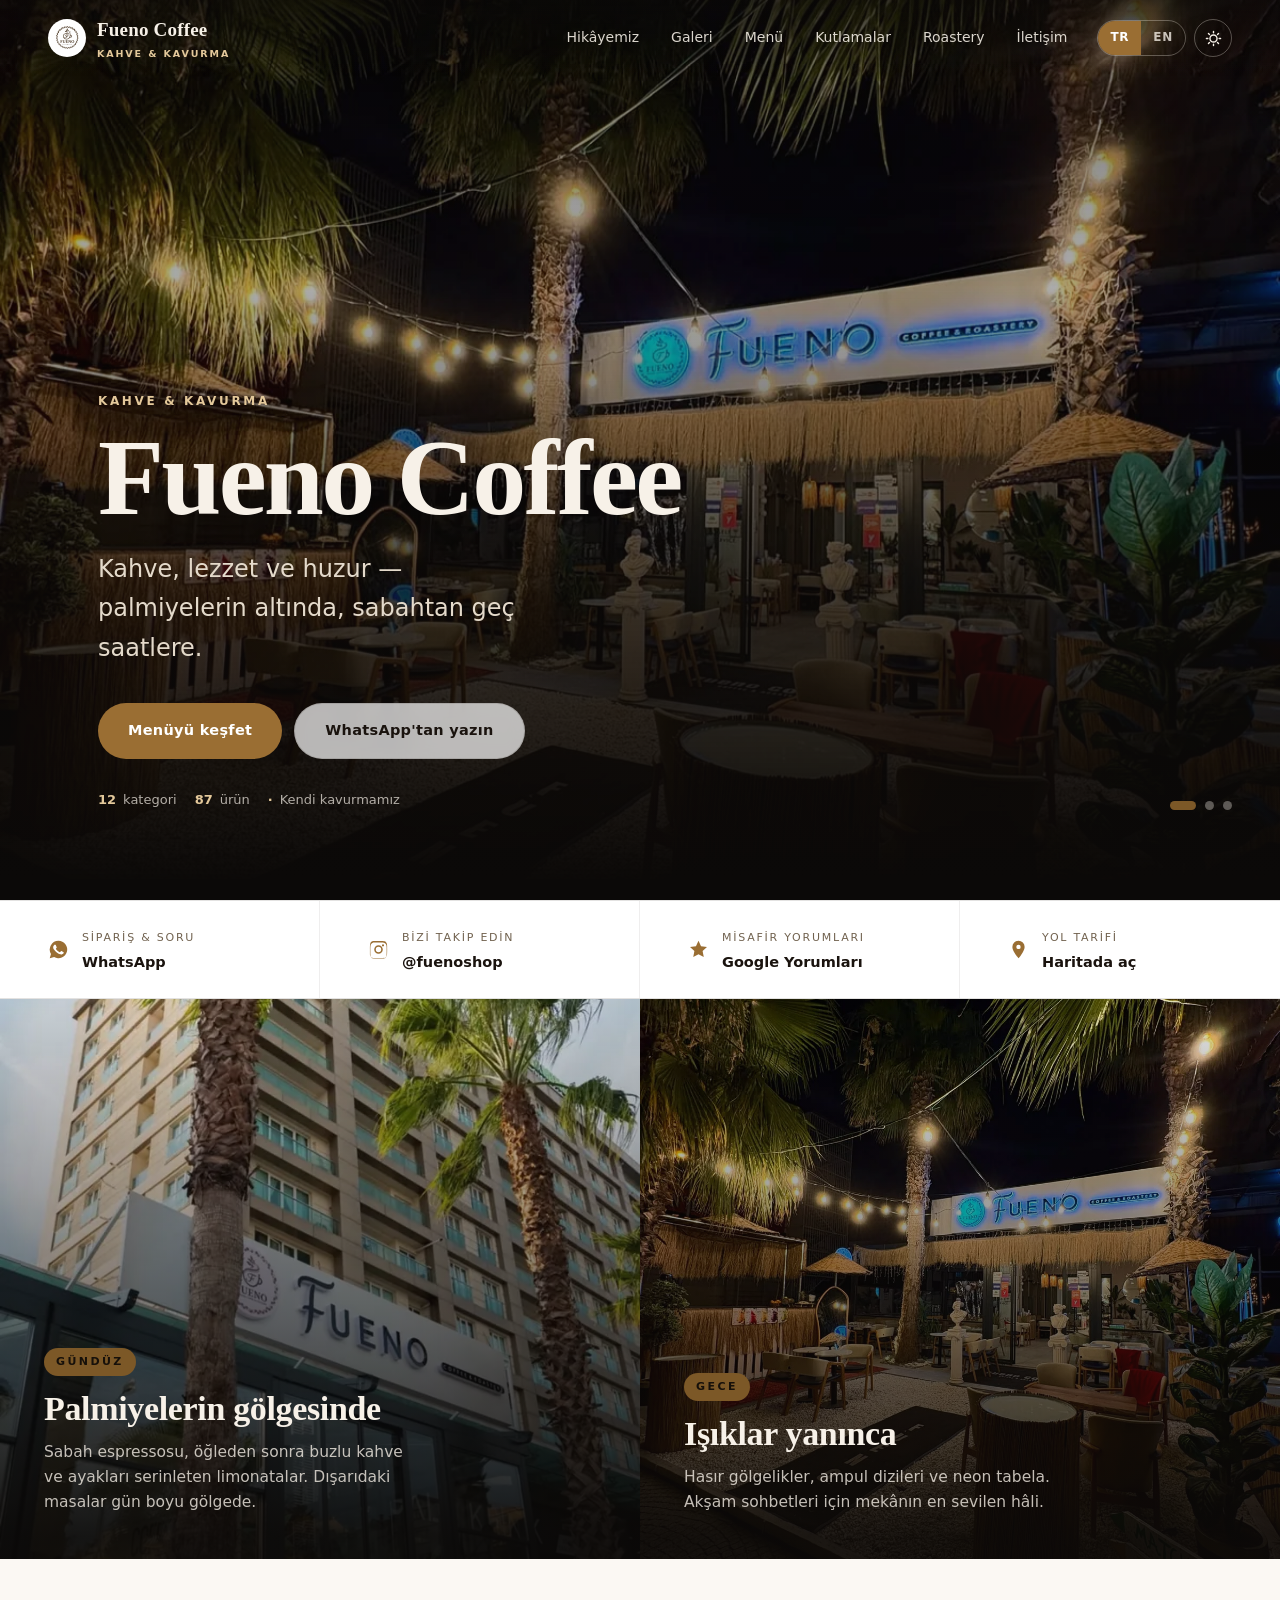
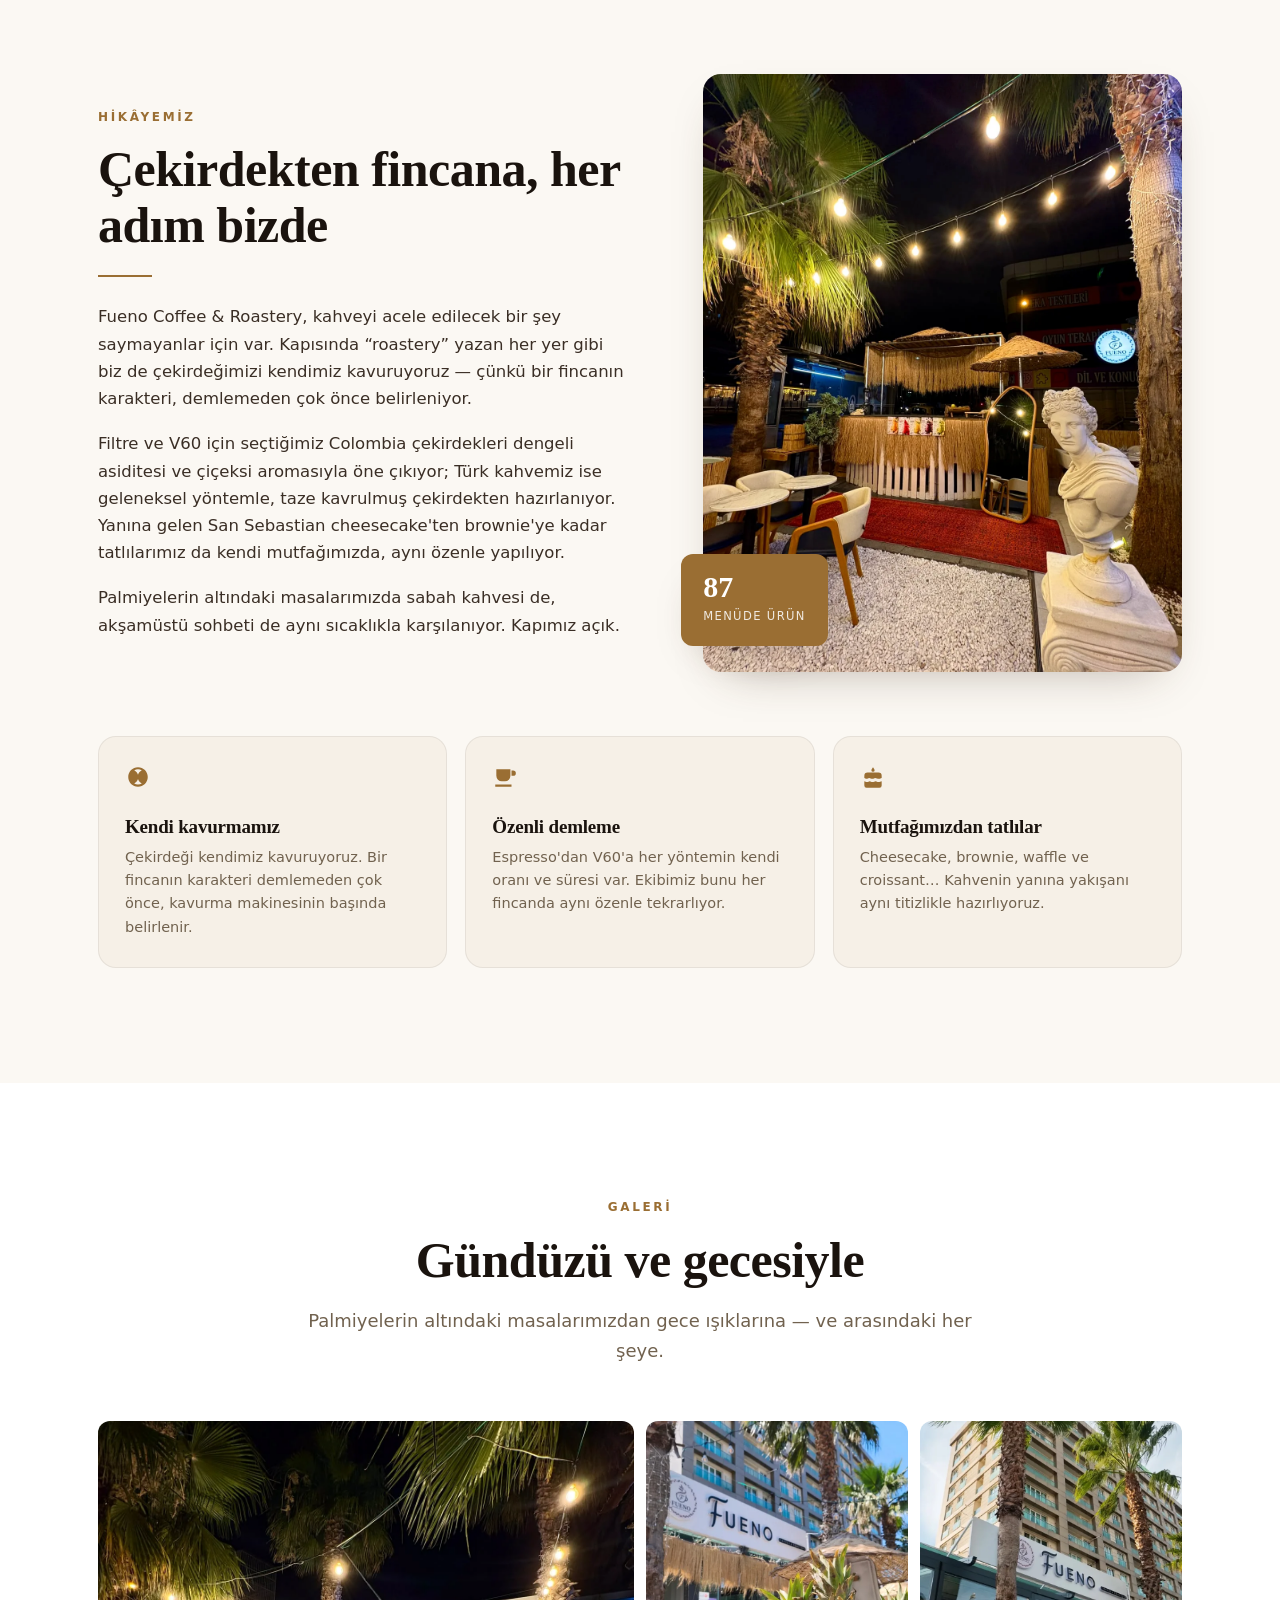
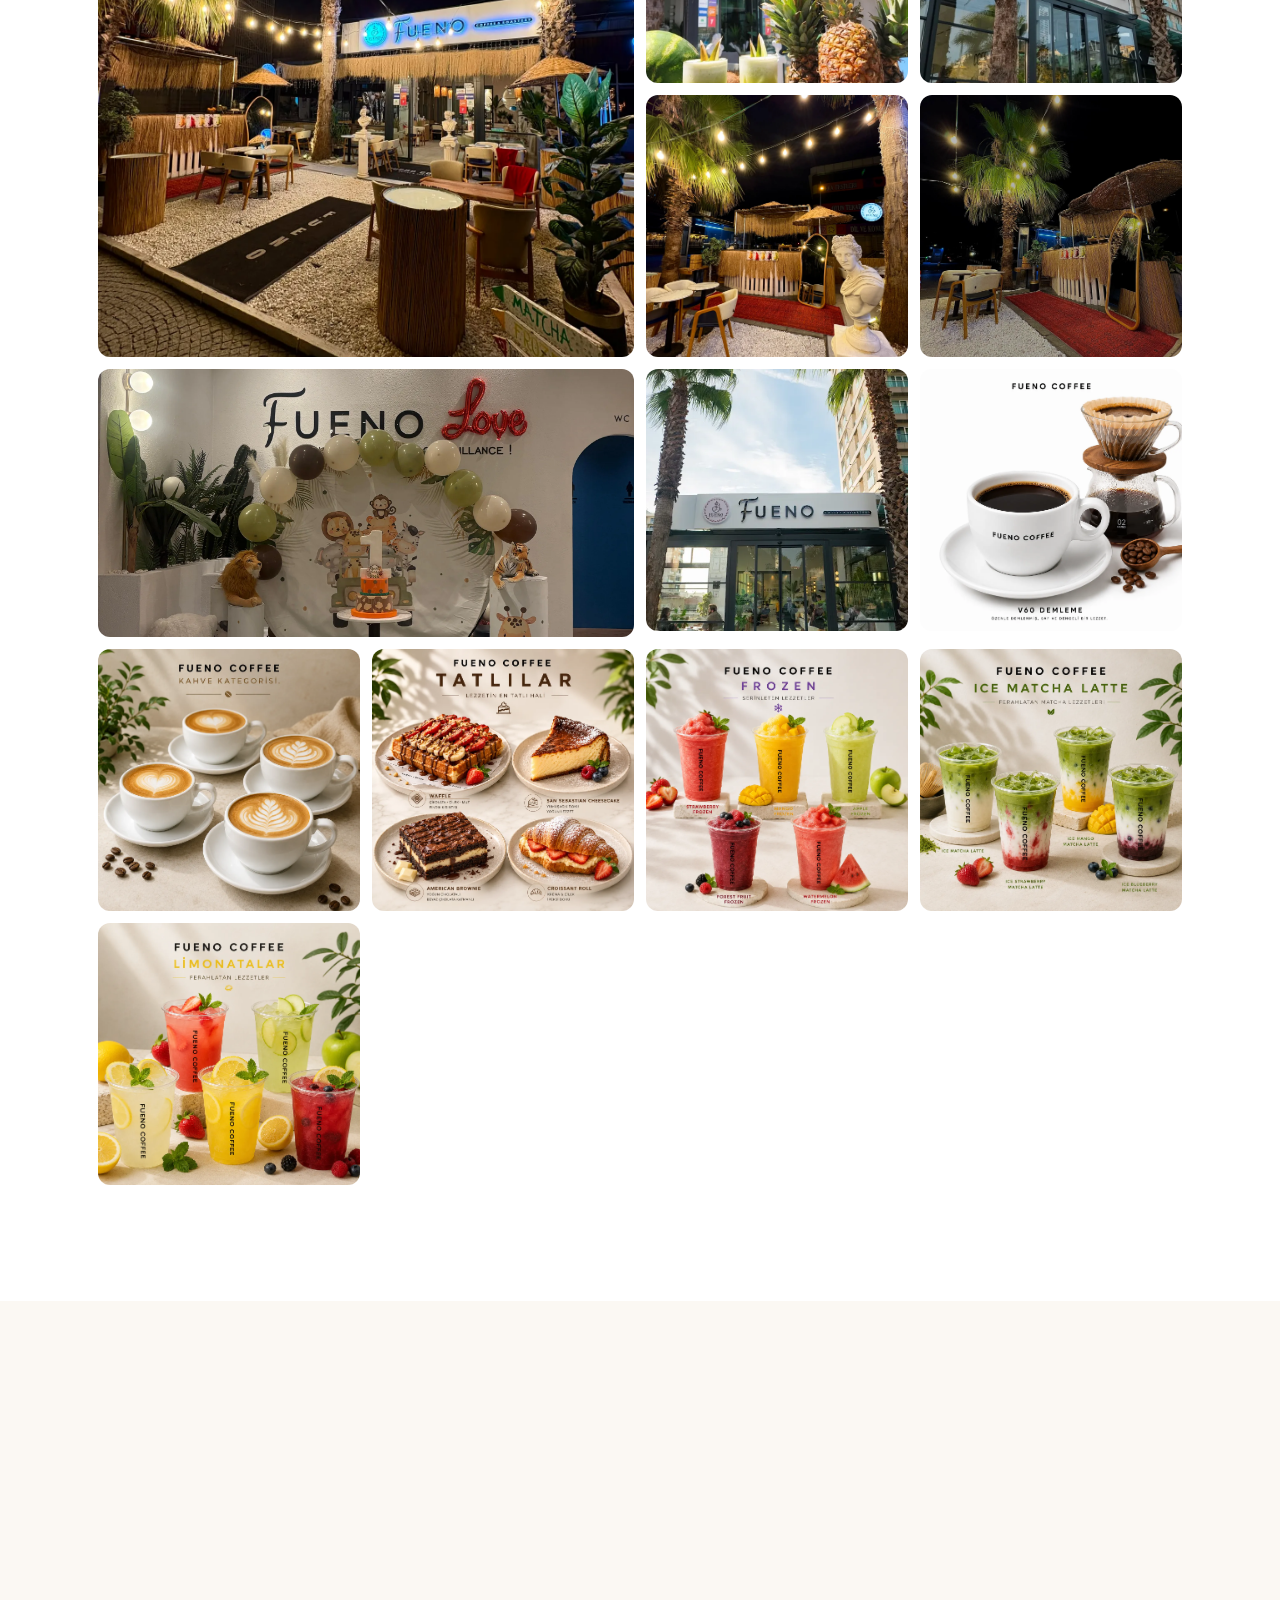
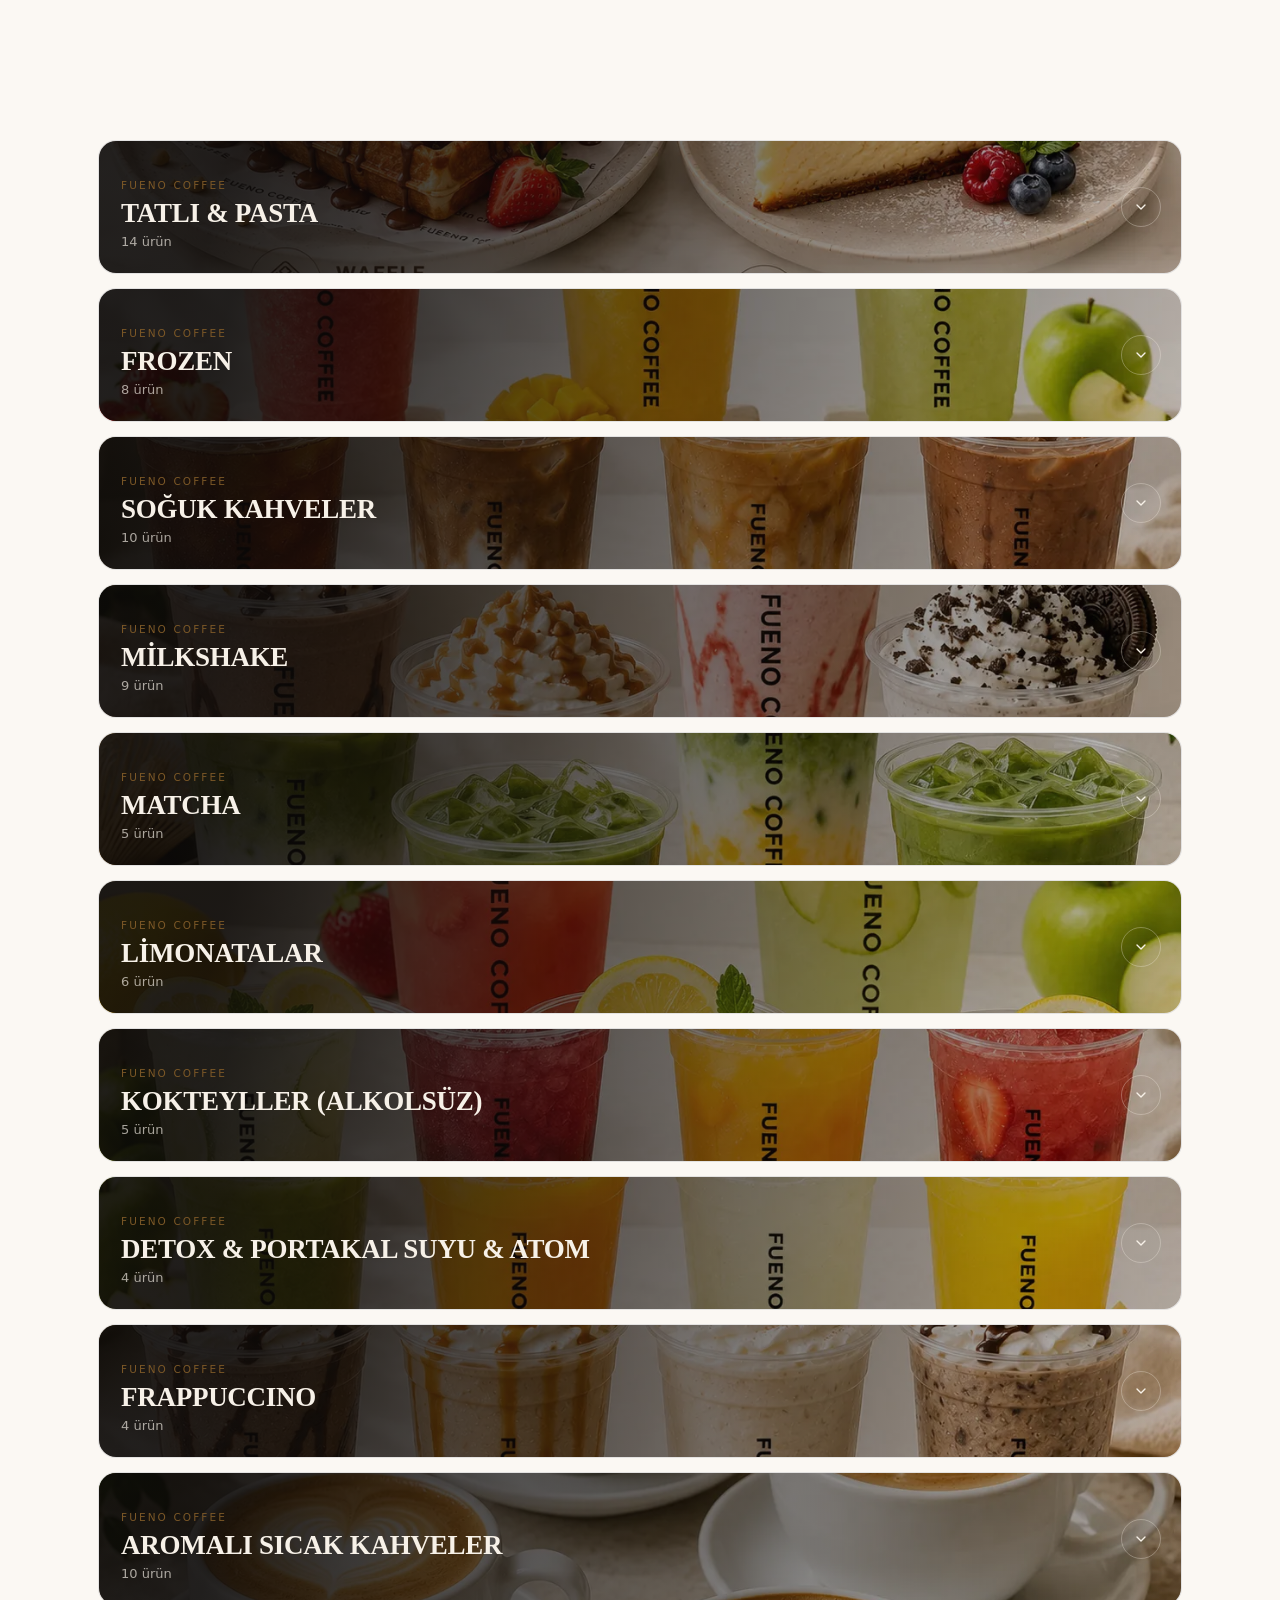
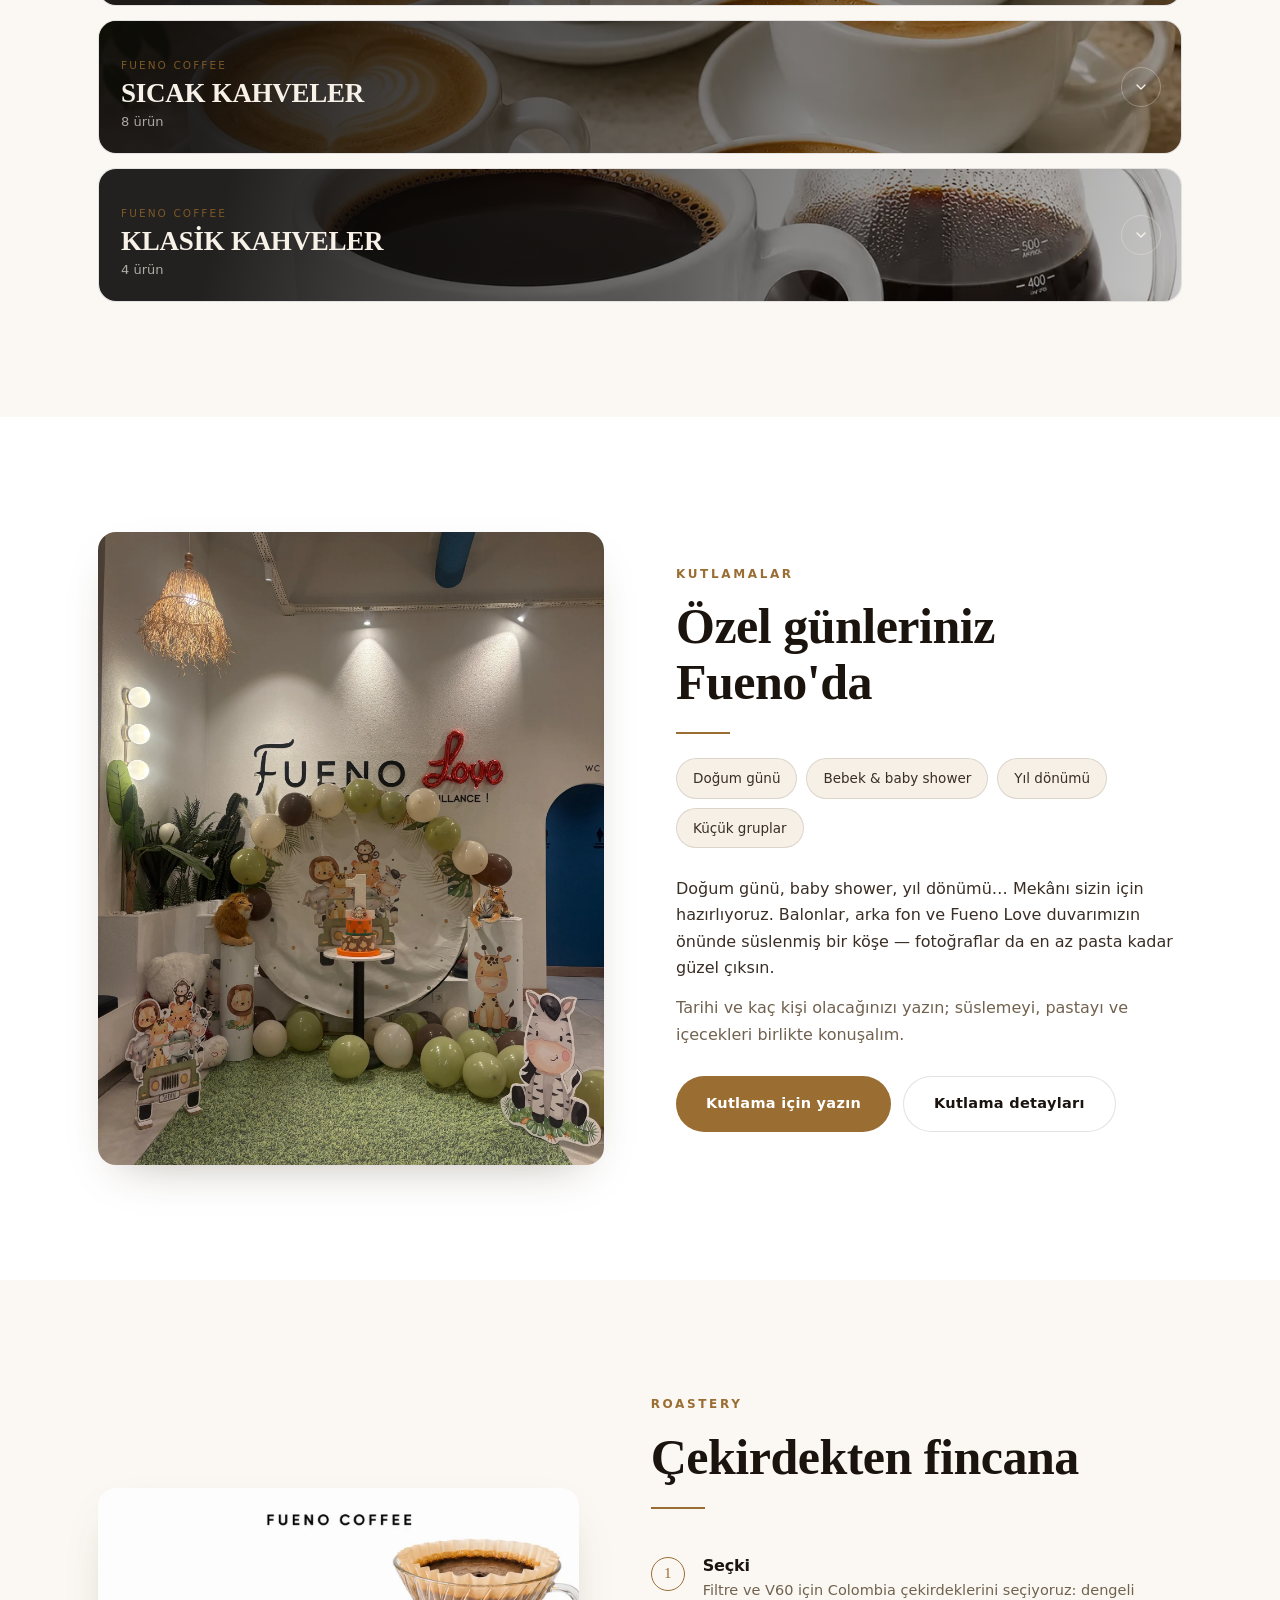
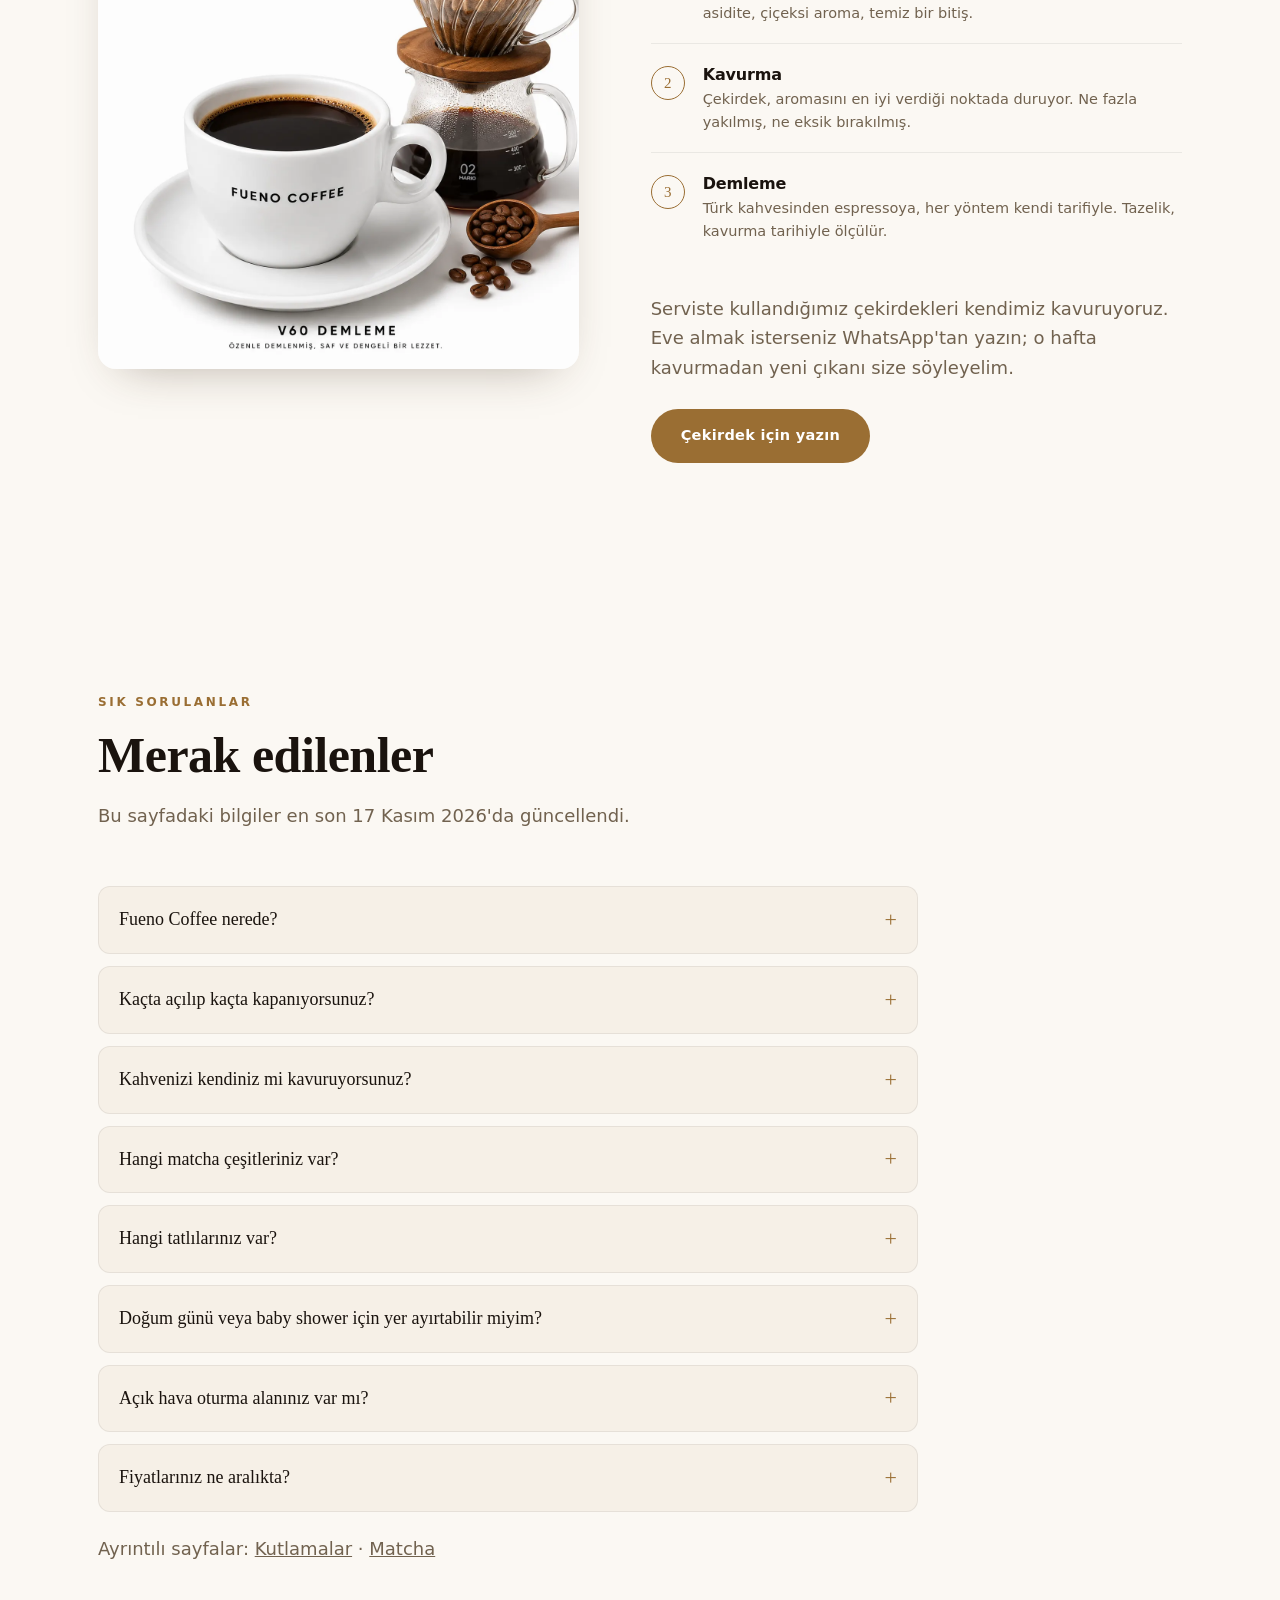
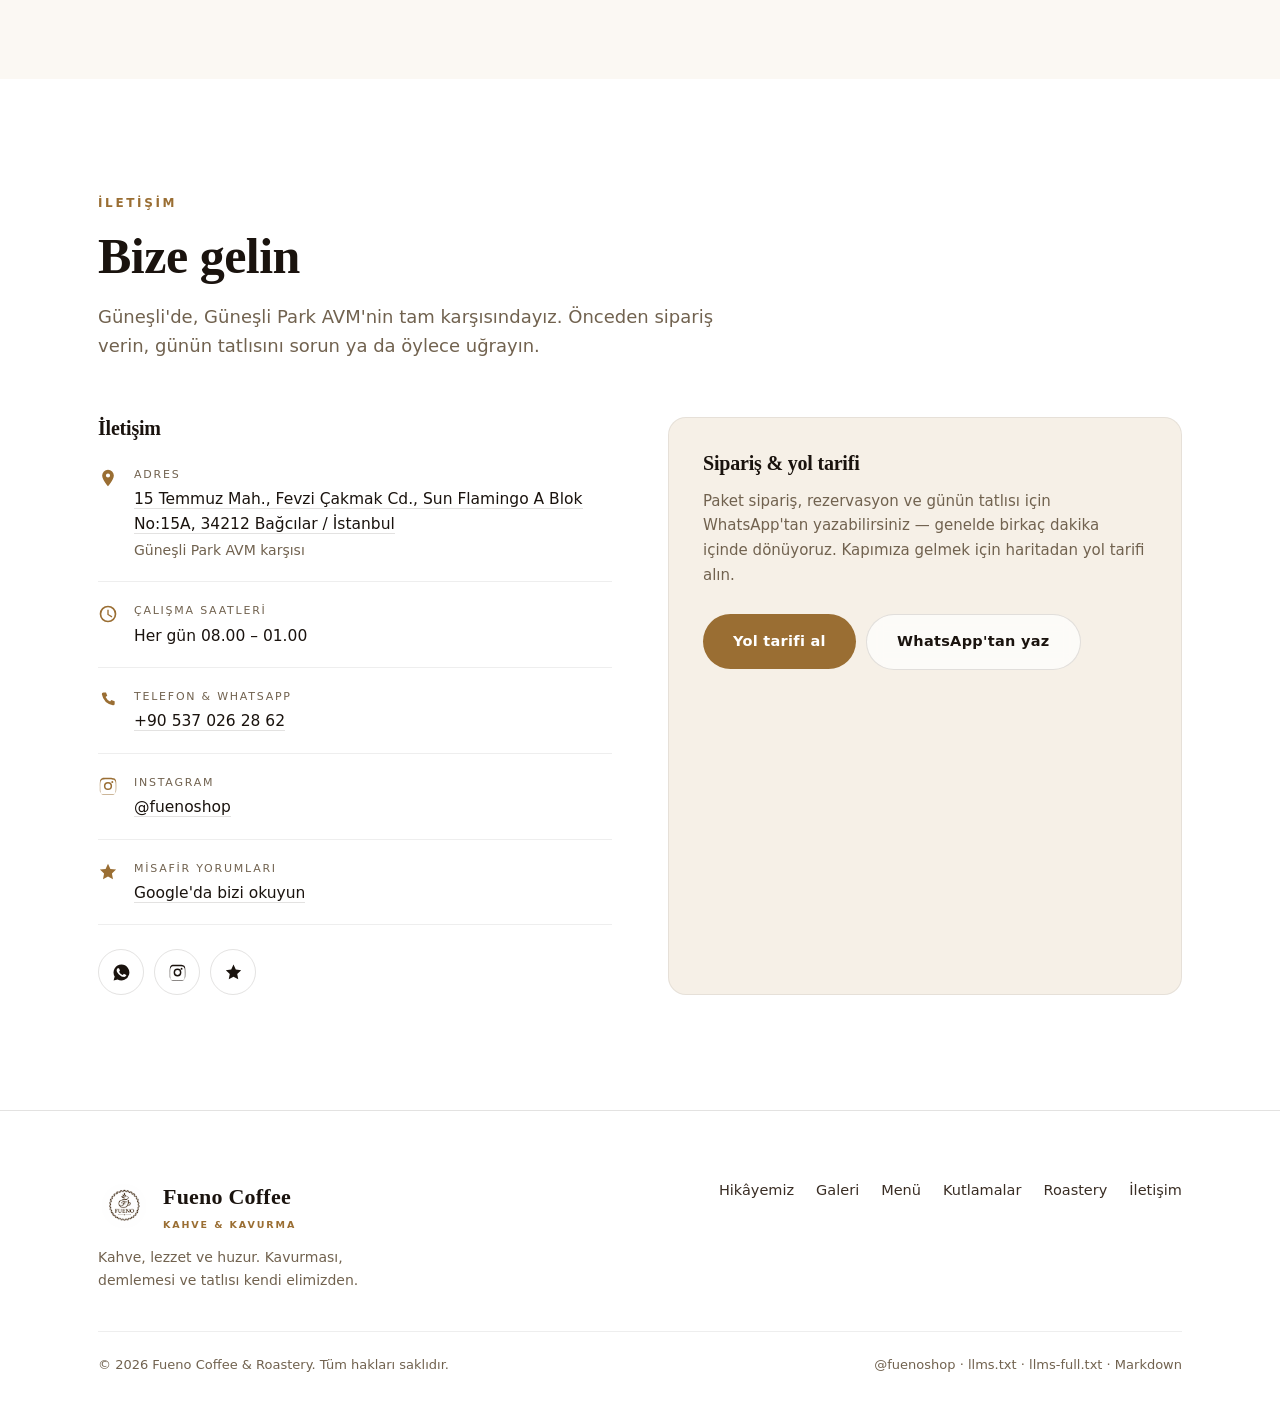
==== index.html @ aafc090a "Maps linkleri google.com/maps?cid= biçimine (Meta FindLocation tetikleyicisiyle uyumlu)" ====
<!DOCTYPE html>
<html lang="tr" data-theme="dark">
<head>
  <script async src="https://www.googletagmanager.com/gtm.js?id=GTM-WMSZH3JG"></script>
  <script>
    window.dataLayer = window.dataLayer || [];
    function gtag(){dataLayer.push(arguments);}
    gtag('js', new Date());
  </script>
<meta charset="UTF-8">
<meta name="viewport" content="width=device-width, initial-scale=1">

<title>Fueno Coffee &amp; Roastery | Güneşli'de Kahve, Matcha &amp; Tatlı — Bağcılar, İstanbul</title>
<meta name="description" content="Güneşli Park AVM karşısında, kahvesini kendi kavuran kafe: V60, Türk kahvesi, ice matcha latte, San Sebastian cheesecake ve el yapımı tatlılar. Her gün 08.00–01.00 açık. Menü, fiyatlar ve yol tarifi.">
<meta name="author" content="Fueno Coffee &amp; Roastery">
<meta name="theme-color" content="#0B0908">
<meta name="robots" content="index, follow, max-image-preview:large, max-snippet:-1">
<meta name="geo.region" content="TR-34">
<meta name="geo.placename" content="Bağcılar, İstanbul">
<meta name="geo.position" content="41.0327293;28.8230029">
<meta name="ICBM" content="41.0327293, 28.8230029">
<link rel="canonical" href="https://fuenoshop.com/">
<link rel="alternate" type="text/markdown" href="/index.md" title="Fueno Coffee — Markdown">
<link rel="alternate" type="text/plain" href="/llms.txt" title="llms.txt">
<link rel="alternate" hreflang="tr" href="https://fuenoshop.com/">
<link rel="alternate" hreflang="en" href="https://fuenoshop.com/?lang=en">
<link rel="alternate" hreflang="x-default" href="https://fuenoshop.com/">

<meta property="og:type" content="restaurant.restaurant">
<meta property="og:site_name" content="Fueno Coffee &amp; Roastery">
<meta property="og:locale" content="tr_TR">
<meta property="og:locale:alternate" content="en_US">
<meta property="og:title" content="Fueno Coffee &amp; Roastery — Güneşli, İstanbul">
<meta property="og:description" content="Sıcak ve soğuk kahveler, Türk kahvesi, V60, matcha, milkshake, tatlı &amp; pasta. Güncel menümüzü keşfedin.">
<meta property="og:url" content="https://fuenoshop.com/">
<meta property="og:image" content="https://fuenoshop.com/og-image.jpg">
<meta property="og:image:width" content="1200">
<meta property="og:image:height" content="630">
<meta property="og:image:alt" content="Fueno Coffee &amp; Roastery">
<meta name="twitter:card" content="summary_large_image">
<meta name="twitter:title" content="Fueno Coffee &amp; Roastery — Güneşli, İstanbul">
<meta name="twitter:description" content="Sıcak ve soğuk kahveler, Türk kahvesi, V60, matcha, milkshake, tatlı &amp; pasta.">
<meta name="twitter:image" content="https://fuenoshop.com/og-image.jpg">

<link rel="icon" href="/favicon.ico" sizes="any">
<link rel="icon" type="image/png" sizes="32x32" href="/icons/favicon-32.png">
<link rel="apple-touch-icon" sizes="180x180" href="/icons/apple-touch-icon.png">
<link rel="manifest" href="/site.webmanifest">

<link rel="preconnect" href="https://fonts.googleapis.com">
<link rel="preconnect" href="https://fonts.gstatic.com" crossorigin>
<link rel="preload" as="image" href="/images/mekan-gece-genis.webp" fetchpriority="high">
<link rel="stylesheet" href="/assets/fonts.css">
<link rel="stylesheet" href="/assets/site.css">
</head>
<body>

<a class="sr-only" href="#menu">Menüye geç</a>

<header class="site-header">
  <a class="brand" href="#top">
    <img src="/images/1784562322836-d685b6be70e5f.webp" alt="Fueno Coffee" width="38" height="38">
    <span class="brand-name">Fueno Coffee<span class="brand-sub" data-i18n="brand.sub">Kahve &amp; Kavurma</span></span>
  </a>
  <nav class="site-nav" id="site-nav" aria-label="Ana menü" data-i18n="nav.aria" data-i18n-attr="aria-label"><a href="#hikayemiz" data-i18n="nav#hikayemiz">Hikâyemiz</a><a href="#galeri" data-i18n="nav#galeri">Galeri</a><a href="#menu" data-i18n="nav#menu">Menü</a><a href="#kutlama" data-i18n="nav#kutlama">Kutlamalar</a><a href="#roastery" data-i18n="nav#roastery">Roastery</a><a href="#ziyaret" data-i18n="nav#ziyaret">İletişim</a></nav>
  <div class="header-tools">
    <div class="lang-switch" role="group" aria-label="Dil / Language">
      <button type="button" data-lang="tr" aria-pressed="true">TR</button>
      <button type="button" data-lang="en" aria-pressed="false">EN</button>
    </div>
    <button type="button" class="icon-btn" id="theme-toggle" aria-pressed="true"
            data-label-light="Açık moda geç" data-label-dark="Koyu moda geç">
      <svg viewBox="0 0 24 24" fill="currentColor" aria-hidden="true"><path d="M12 17a5 5 0 1 0 0-10 5 5 0 0 0 0 10Zm0-13V2m0 20v-2m8-8h2M2 12h2m13.7-5.7 1.4-1.4M4.9 19.1l1.4-1.4m11.4 0 1.4 1.4M4.9 4.9l1.4 1.4" fill="none" stroke="currentColor" stroke-width="2" stroke-linecap="round"/></svg><span class="sr-only" data-i18n="theme.toLight">Açık moda geç</span>
    </button>
    <button type="button" class="icon-btn nav-toggle" id="nav-toggle" aria-expanded="false" aria-controls="site-nav">
      <svg class="ic-open" viewBox="0 0 24 24" fill="currentColor" aria-hidden="true"><path d="M4 7h16M4 12h16M4 17h16" fill="none" stroke="currentColor" stroke-width="2" stroke-linecap="round"/></svg>
      <svg class="ic-close" viewBox="0 0 24 24" fill="currentColor" aria-hidden="true"><path d="M6 6l12 12M18 6L6 18" fill="none" stroke="currentColor" stroke-width="2" stroke-linecap="round"/></svg>
      <span class="sr-only">Menüyü aç / kapat</span>
    </button>
  </div>
</header>
<div class="nav-scrim" id="nav-scrim"></div>

<main id="top">

<!-- ============================================================ HERO -->
<section class="hero">
  <div class="hero-media">
    <img class="hero-slide is-active" src="/images/mekan-gece-genis.webp"
         alt="Fueno Coffee gece terası" data-i18n="hero.slide.0" data-i18n-attr="alt"
         fetchpriority="high">
    <img class="hero-slide" src="/images/cephe-gunduz.webp"
         alt="Fueno Coffee dış cephe" data-i18n="hero.slide.1" data-i18n-attr="alt"
         loading="lazy">
    <img class="hero-slide" src="/images/kokteyl-gunduz.webp"
         alt="Taze meyveli kokteyller" data-i18n="hero.slide.2" data-i18n-attr="alt"
         loading="lazy">
  </div>
  <div class="hero-dots" role="group" aria-label="Fotoğraflar"><button type="button" data-slide="0" aria-current="true" aria-label="1. fotoğraf"></button><button type="button" data-slide="1" aria-current="false" aria-label="2. fotoğraf"></button><button type="button" data-slide="2" aria-current="false" aria-label="3. fotoğraf"></button></div>
  <div class="wrap">
    <span class="eyebrow hero-eyebrow" data-i18n="hero.eyebrow">Kahve &amp; Kavurma</span>
    <h1>Fueno Coffee</h1>
    <p class="hero-tagline" data-i18n="hero.tagline">Kahve, lezzet ve huzur — palmiyelerin altında, sabahtan geç saatlere.</p>
    <div class="hero-actions">
      <a class="btn btn--primary" href="#menu" data-i18n="hero.cta1">Menüyü keşfet</a>
      <a class="btn btn--ghost" href="https://wa.me/905370262862" target="_blank" rel="noopener" data-i18n="hero.cta2">WhatsApp'tan yazın</a>
    </div>
    <p class="hero-note">
      <span><b>12</b> <span data-i18n="hero.note1">kategori</span></span>
      <span><b>87</b> <span data-i18n="hero.note2">ürün</span></span>
      <span><b>·</b> <span data-i18n="hero.note3">Kendi kavurmamız</span></span>
    </p>
  </div>
</section>

<!-- ========================================================== STRIP -->
<section class="strip">
  <div class="strip-inner">
    <a href="https://wa.me/905370262862" target="_blank" rel="noopener">
      <svg viewBox="0 0 24 24" fill="currentColor" aria-hidden="true"><path d="M12 2a10 10 0 0 0-8.6 15.1L2 22l5-1.3A10 10 0 1 0 12 2Zm5.6 14.2c-.2.7-1.4 1.3-2 1.4-.5.1-1.1.1-1.8-.1-.4-.1-1-.3-1.7-.6-3-1.3-4.9-4.3-5-4.5-.2-.2-1.2-1.6-1.2-3s.8-2.1 1-2.4c.3-.3.6-.4.8-.4h.6c.2 0 .4 0 .7.5l.9 2.2c.1.2.1.4 0 .6l-.4.5-.3.4c-.1.1-.3.3-.1.6.2.3.8 1.3 1.7 2.1 1.2 1 2.1 1.4 2.4 1.5.3.1.5.1.7-.1l.9-1c.2-.2.4-.2.6-.1l2 1c.3.1.5.2.5.3.1.2.1.8-.2 1.5Z"/></svg><span><span class="strip-label" data-i18n="strip.wa.l">Sipariş &amp; soru</span><br><span class="strip-value" data-i18n="strip.wa.v">WhatsApp</span></span>
    </a>
    <a href="https://www.instagram.com/fuenoshop/" target="_blank" rel="noopener">
      <svg viewBox="0 0 24 24" fill="currentColor" aria-hidden="true"><path d="M12 2.2c3.2 0 3.6 0 4.9.1 1.2.1 1.8.2 2.2.4.6.2 1 .5 1.4.9.4.4.7.8.9 1.4.2.4.4 1 .4 2.2.1 1.3.1 1.7.1 4.9s0 3.6-.1 4.9c-.1 1.2-.2 1.8-.4 2.2-.2.6-.5 1-.9 1.4-.4.4-.8.7-1.4.9-.4.2-1 .4-2.2.4-1.3.1-1.7.1-4.9.1s-3.6 0-4.9-.1c-1.2-.1-1.8-.2-2.2-.4-.6-.2-1-.5-1.4-.9-.4-.4-.7-.8-.9-1.4-.2-.4-.4-1-.4-2.2C2.2 15.6 2.2 15.2 2.2 12s0-3.6.1-4.9c.1-1.2.2-1.8.4-2.2.2-.6.5-1 .9-1.4.4-.4.8-.7 1.4-.9.4-.2 1-.4 2.2-.4C8.4 2.2 8.8 2.2 12 2.2Zm0 1.8c-3.1 0-3.5 0-4.7.1-1.1 0-1.7.2-2.1.4-.5.2-.9.4-1.2.8-.4.3-.6.7-.8 1.2-.2.4-.3 1-.4 2.1-.1 1.2-.1 1.6-.1 4.7s0 3.5.1 4.7c0 1.1.2 1.7.4 2.1.2.5.4.9.8 1.2.3.4.7.6 1.2.8.4.2 1 .3 2.1.4 1.2.1 1.6.1 4.7.1s3.5 0 4.7-.1c1.1 0 1.7-.2 2.1-.4.5-.2.9-.4 1.2-.8.4-.3.6-.7.8-1.2.2-.4.3-1 .4-2.1.1-1.2.1-1.6.1-4.7s0-3.5-.1-4.7c0-1.1-.2-1.7-.4-2.1a3.2 3.2 0 0 0-.8-1.2 3.2 3.2 0 0 0-1.2-.8c-.4-.2-1-.3-2.1-.4-1.2-.1-1.6-.1-4.7-.1Zm0 3.1a4.9 4.9 0 1 1 0 9.8 4.9 4.9 0 0 1 0-9.8Zm0 8a3.1 3.1 0 1 0 0-6.2 3.1 3.1 0 0 0 0 6.2Zm6.3-8.2a1.2 1.2 0 1 1-2.3 0 1.2 1.2 0 0 1 2.3 0Z"/></svg><span><span class="strip-label" data-i18n="strip.ig.l">Bizi takip edin</span><br><span class="strip-value" data-i18n="strip.ig.v">@fuenoshop</span></span>
    </a>
    <a href="https://www.google.com/maps?cid=3563461678465468717" target="_blank" rel="noopener">
      <svg viewBox="0 0 24 24" fill="currentColor" aria-hidden="true"><path d="m12 2 2.9 6.3 6.8.8-5 4.7 1.3 6.8L12 17.3 6 20.6l1.3-6.8-5-4.7 6.8-.8L12 2Z"/></svg><span><span class="strip-label" data-i18n="strip.rev.l">Misafir yorumları</span><br><span class="strip-value" data-i18n="strip.rev.v">Google Yorumları</span></span>
    </a>
    <a href="https://www.google.com/maps?cid=3563461678465468717" target="_blank" rel="noopener">
      <svg viewBox="0 0 24 24" fill="currentColor" aria-hidden="true"><path d="M12 2a7 7 0 0 0-7 7c0 5 7 13 7 13s7-8 7-13a7 7 0 0 0-7-7Zm0 9.5A2.5 2.5 0 1 1 12 6.5a2.5 2.5 0 0 1 0 5Z"/></svg><span><span class="strip-label" data-i18n="strip.map.l">Yol tarifi</span><br><span class="strip-value" data-i18n="strip.map.v">Haritada aç</span></span>
    </a>
  </div>
</section>

<!-- =================================================== GÜNDÜZ / GECE -->
<section class="split">
  <article class="split-panel">
    <img src="/images/cephe-gunduz.webp" alt="Palmiyelerin gölgesinde" loading="lazy">
    <div class="split-body">
      <span class="split-kicker" data-i18n="split.0.k">Gündüz</span>
      <h3 data-i18n="split.0.t">Palmiyelerin gölgesinde</h3>
      <p data-i18n="split.0.d">Sabah espressosu, öğleden sonra buzlu kahve ve ayakları serinleten limonatalar. Dışarıdaki masalar gün boyu gölgede.</p>
    </div>
  </article>
  <article class="split-panel">
    <img src="/images/mekan-gece-genis.webp" alt="Işıklar yanınca" loading="lazy">
    <div class="split-body">
      <span class="split-kicker" data-i18n="split.1.k">Gece</span>
      <h3 data-i18n="split.1.t">Işıklar yanınca</h3>
      <p data-i18n="split.1.d">Hasır gölgelikler, ampul dizileri ve neon tabela. Akşam sohbetleri için mekânın en sevilen hâli.</p>
    </div>
  </article>
</section>

<!-- ========================================================== STORY -->
<section class="section" id="hikayemiz">
  <div class="wrap">
    <div class="story-grid reveal">
      <div class="story-copy">
        <span class="eyebrow" data-i18n="story.eyebrow">Hikâyemiz</span>
        <h2 class="section-title" data-i18n="story.title">Çekirdekten fincana, her adım bizde</h2>
        <hr class="rule">
        <div style="margin-top:26px">
          <p data-i18n="story.p1">Fueno Coffee &amp; Roastery, kahveyi acele edilecek bir şey saymayanlar için var. Kapısında “roastery” yazan her yer gibi biz de çekirdeğimizi kendimiz kavuruyoruz — çünkü bir fincanın karakteri, demlemeden çok önce belirleniyor.</p>
          <p data-i18n="story.p2">Filtre ve V60 için seçtiğimiz Colombia çekirdekleri dengeli asiditesi ve çiçeksi aromasıyla öne çıkıyor; Türk kahvemiz ise geleneksel yöntemle, taze kavrulmuş çekirdekten hazırlanıyor. Yanına gelen San Sebastian cheesecake'ten brownie'ye kadar tatlılarımız da kendi mutfağımızda, aynı özenle yapılıyor.</p>
          <p data-i18n="story.p3">Palmiyelerin altındaki masalarımızda sabah kahvesi de, akşamüstü sohbeti de aynı sıcaklıkla karşılanıyor. Kapımız açık.</p>
        </div>
      </div>
      <div class="story-media">
        <img src="/images/teras-gece-bar.webp" alt="Fueno Coffee gece terası ve hasır bar" loading="lazy" width="1200" height="1600">
        <div class="story-badge">
          <b data-i18n="story.badge.n">87</b>
          <span data-i18n="story.badge.l">menüde ürün</span>
        </div>
      </div>
    </div>

    <div class="pillars">
      <article class="pillar reveal">
        <svg viewBox="0 0 24 24" fill="currentColor" aria-hidden="true"><path d="M12 2C7 2 3 6 3 11s4 9 9 9 9-4 9-9-4-9-9-9Zm0 2c1.3 0 2.5.4 3.5 1-1.9.8-3 2.3-3.5 4-.5-1.7-1.6-3.2-3.5-4 1-.6 2.2-1 3.5-1Zm0 14c-1.3 0-2.5-.4-3.5-1 1.9-.8 3-2.3 3.5-4 .5 1.7 1.6 3.2 3.5 4-1 .6-2.2 1-3.5 1Z"/></svg>
        <h3 data-i18n="pillar.0.t">Kendi kavurmamız</h3>
        <p data-i18n="pillar.0.d">Çekirdeği kendimiz kavuruyoruz. Bir fincanın karakteri demlemeden çok önce, kavurma makinesinin başında belirlenir.</p>
      </article>
      <article class="pillar reveal">
        <svg viewBox="0 0 24 24" fill="currentColor" aria-hidden="true"><path d="M4 4h13v6a5 5 0 0 1-5 5H9a5 5 0 0 1-5-5V4Zm14 1h1.5a2.5 2.5 0 0 1 0 5H18V5ZM3 18h15v2H3v-2Z"/></svg>
        <h3 data-i18n="pillar.1.t">Özenli demleme</h3>
        <p data-i18n="pillar.1.d">Espresso&#x27;dan V60&#x27;a her yöntemin kendi oranı ve süresi var. Ekibimiz bunu her fincanda aynı özenle tekrarlıyor.</p>
      </article>
      <article class="pillar reveal">
        <svg viewBox="0 0 24 24" fill="currentColor" aria-hidden="true"><path d="M12 2c.9 1.2 1.5 2 1.5 2.8a1.5 1.5 0 1 1-3 0C10.5 4 11.1 3.2 12 2ZM7 7h10a3 3 0 0 1 3 3v2c-1 0-1.3.8-2.5.8S15 12 14 12s-1.3.8-2.5.8S9.5 12 8.5 12 7 12.8 6 12.8 5 12 4 12v-2a3 3 0 0 1 3-3Zm13 8v4a2 2 0 0 1-2 2H6a2 2 0 0 1-2-2v-4c1 0 1.3.8 2.5.8S8 15 9 15s1.3.8 2.5.8S13.5 15 14.5 15s1.3.8 2.5.8S19 15 20 15Z"/></svg>
        <h3 data-i18n="pillar.2.t">Mutfağımızdan tatlılar</h3>
        <p data-i18n="pillar.2.d">Cheesecake, brownie, waffle ve croissant… Kahvenin yanına yakışanı aynı titizlikle hazırlıyoruz.</p>
      </article>
    </div>
  </div>
</section>

<!-- ======================================================== GALLERY -->
<section class="section section--alt" id="galeri">
  <div class="wrap">
    <div class="section-head section-head--center reveal">
      <span class="eyebrow" data-i18n="gallery.eyebrow">Galeri</span>
      <h2 class="section-title" data-i18n="gallery.title">Gündüzü ve gecesiyle</h2>
      <p class="section-lede" data-i18n="gallery.lede">Palmiyelerin altındaki masalarımızdan gece ışıklarına — ve arasındaki her şeye.</p>
    </div>
    <div class="gallery reveal">
      <button type="button" data-full="/images/mekan-gece-genis.webp" aria-label="Gece terası, neon tabela ve ışıklar">
        <img src="/images/mekan-gece-genis.webp" alt="Gece terası, neon tabela ve ışıklar" loading="lazy" data-i18n="gal.0" data-i18n-attr="alt">
      </button>
      <button type="button" data-full="/images/kokteyl-gunduz.webp" aria-label="Taze meyveli kokteyller">
        <img src="/images/kokteyl-gunduz.webp" alt="Taze meyveli kokteyller" loading="lazy" data-i18n="gal.1" data-i18n-attr="alt">
      </button>
      <button type="button" data-full="/images/cephe-gunduz.webp" aria-label="Palmiyelerin altında dış cephe">
        <img src="/images/cephe-gunduz.webp" alt="Palmiyelerin altında dış cephe" loading="lazy" data-i18n="gal.2" data-i18n-attr="alt">
      </button>
      <button type="button" data-full="/images/teras-gece-bar.webp" aria-label="Gece hasır bar">
        <img src="/images/teras-gece-bar.webp" alt="Gece hasır bar" loading="lazy" data-i18n="gal.3" data-i18n-attr="alt">
      </button>
      <button type="button" data-full="/images/teras-gece-fener.webp" aria-label="Işıklar altında dış oturma alanı">
        <img src="/images/teras-gece-fener.webp" alt="Işıklar altında dış oturma alanı" loading="lazy" data-i18n="gal.4" data-i18n-attr="alt">
      </button>
      <button type="button" data-full="/images/kutlama-ic-mekan.webp" aria-label="İç mekân ve kutlama alanı">
        <img src="/images/kutlama-ic-mekan.webp" alt="İç mekân ve kutlama alanı" loading="lazy" data-i18n="gal.5" data-i18n-attr="alt">
      </button>
      <button type="button" data-full="/images/1784562232582-9fb1624ead2f5.webp" aria-label="Fueno Coffee girişi">
        <img src="/images/1784562232582-9fb1624ead2f5.webp" alt="Fueno Coffee girişi" loading="lazy" data-i18n="gal.6" data-i18n-attr="alt">
      </button>
      <button type="button" data-full="/images/1784837890788-c1b47b716d0b2.webp" aria-label="V60 demleme">
        <img src="/images/1784837890788-c1b47b716d0b2.webp" alt="V60 demleme" loading="lazy" data-i18n="gal.7" data-i18n-attr="alt">
      </button>
      <button type="button" data-full="/images/1784837874986-f2c3549566315.webp" aria-label="Sıcak kahveler">
        <img src="/images/1784837874986-f2c3549566315.webp" alt="Sıcak kahveler" loading="lazy" data-i18n="gal.8" data-i18n-attr="alt">
      </button>
      <button type="button" data-full="/images/1784840693332-af03e63cc9982.webp" aria-label="Tatlı ve pastalar">
        <img src="/images/1784840693332-af03e63cc9982.webp" alt="Tatlı ve pastalar" loading="lazy" data-i18n="gal.9" data-i18n-attr="alt">
      </button>
      <button type="button" data-full="/images/1784839544255-85f1765cbc15f.webp" aria-label="Frozen içecekler">
        <img src="/images/1784839544255-85f1765cbc15f.webp" alt="Frozen içecekler" loading="lazy" data-i18n="gal.10" data-i18n-attr="alt">
      </button>
      <button type="button" data-full="/images/1784839444552-3e74b4aeb8b8d.webp" aria-label="Matcha">
        <img src="/images/1784839444552-3e74b4aeb8b8d.webp" alt="Matcha" loading="lazy" data-i18n="gal.11" data-i18n-attr="alt">
      </button>
      <button type="button" data-full="/images/1784839430939-f5a6090f46d79.webp" aria-label="Limonatalar">
        <img src="/images/1784839430939-f5a6090f46d79.webp" alt="Limonatalar" loading="lazy" data-i18n="gal.12" data-i18n-attr="alt">
      </button>
    </div>
  </div>
</section>

<!-- =========================================================== MENU -->
<section class="section" id="menu">
  <div class="wrap">
    <div class="section-head section-head--center reveal">
      <span class="eyebrow" data-i18n="menu.eyebrow">Menü</span>
      <h2 class="section-title" data-i18n="menu.title">Menümüz</h2>
      <p class="section-lede" data-i18n="menu.lede">12 kategori, 87 ürün. Kategoriye dokunarak açabilir ya da canınızın çektiğini aratabilirsiniz.</p>
    </div>

    <div class="menu-search reveal">
      <svg viewBox="0 0 24 24" fill="currentColor" aria-hidden="true" class="search-icon"><path d="M11 4a7 7 0 1 0 4.2 12.6l3.6 3.6 1.4-1.4-3.6-3.6A7 7 0 0 0 11 4Zm0 2a5 5 0 1 1 0 10 5 5 0 0 1 0-10Z"/></svg>
      <label class="sr-only" for="menu-search">Ürün ara</label>
      <input type="search" id="menu-search" autocomplete="off" placeholder="Menüde ara…"
             data-i18n="menu.search" data-i18n-attr="placeholder">
      <button type="button" class="clear-btn" id="menu-search-clear" hidden aria-label="Aramayı temizle">×</button>
    </div>
    <p class="search-empty" id="menu-search-empty" hidden data-i18n="menu.empty">Aramanıza uygun ürün bulunamadı.</p>

    <div class="categories">
      <details class="category" data-total="14">
        <summary>
          <div class="cat-head">
            <img src="/images/1784840693332-af03e63cc9982.webp" alt="Fueno Coffee Tatli &amp; Pasta" loading="lazy">
            <div class="cat-copy">
              <div class="cat-kicker">Fueno Coffee</div>
              <h3 class="cat-name">TATLI &amp; PASTA</h3>
              <div class="cat-count" data-tmpl="{n} ürün">14 ürün</div>
            </div>
            <span class="cat-toggle"><svg viewBox="0 0 24 24" fill="currentColor" aria-hidden="true"><path d="M6 9l6 6 6-6" fill="none" stroke="currentColor" stroke-width="2" stroke-linecap="round" stroke-linejoin="round"/></svg></span>
          </div>
        </summary>
        <div class="products">
          <article class="product" data-search="san sebastian cheesecake disi hafif karamelize, ici yogun kivamli ve ipeksi dokusuyla hazirlanan san sebastian cheesecake. kendine ozgu hafif yanik aromasi ve kremamsi lezzetiyle her lokmada essiz bir tat deneyimi sunar. belcika cikolatasiyla tavsiye edilir. tatli &amp; pasta">
            
            <div class="product-body">
              <div class="product-top">
                <span class="product-name">SAN SEBASTİAN CHEESECAKE</span>
                <span class="product-dots"></span>
                <span class="product-price">₺290</span>
              </div>
              <p class="product-desc">Dışı hafif karamelize, içi yoğun kıvamlı ve ipeksi dokusuyla hazırlanan San Sebastian Cheesecake. Kendine özgü hafif yanık aroması ve kremamsı lezzetiyle her lokmada eşsiz bir tat deneyimi sunar. Belçika çikolatasıyla tavsiye edilir.</p>
            </div>
          </article>
          <article class="product" data-search="fistikli san sebastian cheesecake disi hafif karamelize, ici yogun gercek antep fistigi ve ipeksi dokusuyla hazirlanan fistikli san sebastian cheesecake. kendine ozgu hafif yanik aromasi ve kremamsi lezzetiyle her lokmada essiz bir tat deneyimi sunar.belcika cikolatasiyla tavsiye edilir. tatli &amp; pasta">
            
            <div class="product-body">
              <div class="product-top">
                <span class="product-name">FISTIKLI SAN SEBASTİAN CHEESECAKE</span>
                <span class="product-dots"></span>
                <span class="product-price">₺300</span>
              </div>
              <p class="product-desc">Dışı hafif karamelize, içi yoğun gerçek antep fıstığı ve ipeksi dokusuyla hazırlanan Fıstıklı San Sebastian Cheesecake. Kendine özgü hafif yanık aroması ve kremamsı lezzetiyle her lokmada eşsiz bir tat deneyimi sunar.Belçika çikolatasıyla tavsiye edilir.</p>
            </div>
          </article>
          <article class="product" data-search="american brownie yogun kakao lezzeti, disi hafif kitir, ici yumusacik beyaz cikolatali dokusuyla american brownie. gercek cikolatanin zengin aromasiyla her lokmada essiz bir tatli keyfi sunar. tatli &amp; pasta">
            
            <div class="product-body">
              <div class="product-top">
                <span class="product-name">AMERİCAN BROWNİE</span>
                <span class="product-dots"></span>
                <span class="product-price">₺290</span>
              </div>
              <p class="product-desc">Yoğun kakao lezzeti, dışı hafif kıtır, içi yumuşacık beyaz çikolatalı dokusuyla American Brownie. Gerçek çikolatanın zengin aromasıyla her lokmada eşsiz bir tatlı keyfi sunar.</p>
            </div>
          </article>
          <article class="product" data-search="cilek cup (magnolia) en altta kek kirintilari, cilek parcaciklari ve nefis pastaci kremasinin birlestigi bir cup klasigi. tatli &amp; pasta">
            
            <div class="product-body">
              <div class="product-top">
                <span class="product-name">ÇİLEK CUP (MAGNOLİA)</span>
                <span class="product-dots"></span>
                <span class="product-price">₺230</span>
              </div>
              <p class="product-desc">En altta kek kırıntıları, çilek parçacıkları ve nefis pastacı kremasının birleştiği bir cup klasiği.</p>
            </div>
          </article>
          <article class="product" data-search="lotus cup (magnolia) en altta kek kirintilari, lotus cikolatasi, lotus biskuvi parcaciklari ve nefis pastaci kremasinin birlestigi bir cup klasigi. tatli &amp; pasta">
            
            <div class="product-body">
              <div class="product-top">
                <span class="product-name">LOTUS CUP (MAGNOLİA)</span>
                <span class="product-dots"></span>
                <span class="product-price">₺230</span>
              </div>
              <p class="product-desc">En altta kek kırıntıları, lotus çikolatası, lotus bisküvi parçacıkları ve nefis pastacı kremasının birleştiği bir cup klasiği.</p>
            </div>
          </article>
          <article class="product" data-search="fistik cup (magnolia) en altta kek kirintilari,lezzetli antep fistigi cikolatasi, antep fistigi kirintilari ve nefis pastaci kremasinin birlestigi bir cup klasigi. tatli &amp; pasta">
            
            <div class="product-body">
              <div class="product-top">
                <span class="product-name">FISTIK CUP (MAGNOLİA)</span>
                <span class="product-dots"></span>
                <span class="product-price">₺230</span>
              </div>
              <p class="product-desc">En altta kek kırıntıları,lezzetli antep fıstığı çikolatası, antep fıstığı kırıntıları ve nefis pastacı kremasının birleştiği bir cup klasiği.</p>
            </div>
          </article>
          <article class="product" data-search="oreo cup (magnolia) en altta kek kirintilari,oreo parcaciklari ve nefis pastaci kremasinin birlestigi bir cup klasigi. tatli &amp; pasta">
            
            <div class="product-body">
              <div class="product-top">
                <span class="product-name">OREO CUP (MAGNOLİA)</span>
                <span class="product-dots"></span>
                <span class="product-price">₺230</span>
              </div>
              <p class="product-desc">En altta kek kırıntıları,oreo parçacıkları ve nefis pastacı kremasının birleştiği bir cup klasiği.</p>
            </div>
          </article>
          <article class="product" data-search="kruvasan cream cilek nefis tereyagli kruvasan icerisine enfes pastaci kremasi,taze cilek marmelat ve taze cilek parcacilari ile olusan lezzetli bir fransiz esintisi. tatli &amp; pasta">
            
            <div class="product-body">
              <div class="product-top">
                <span class="product-name">KRUVASAN CREAM ÇİLEK</span>
                <span class="product-dots"></span>
                <span class="product-price">₺310</span>
              </div>
              <p class="product-desc">Nefis tereyağlı kruvasan içerisine enfes pastacı kreması,taze çilek marmelat ve taze çilek parçacıları ile oluşan lezzetli bir fransız esintisi.</p>
            </div>
          </article>
          <article class="product" data-search="kruvasan cream lotus nefis tereyagli kruvasan icerisine enfes pastaci kremasi,akiskan lotus cikolatasi ve lotus biskuvileri ile olusan lezzetli bir fransiz esintisi. tatli &amp; pasta">
            
            <div class="product-body">
              <div class="product-top">
                <span class="product-name">KRUVASAN CREAM LOTUS</span>
                <span class="product-dots"></span>
                <span class="product-price">₺310</span>
              </div>
              <p class="product-desc">Nefis tereyağlı kruvasan içerisine enfes pastacı kreması,akışkan lotus çikolatası ve lotus bisküvileri ile oluşan lezzetli bir fransız esintisi.</p>
            </div>
          </article>
          <article class="product" data-search="kruvasan cream fistik nefis tereyagli kruvasan icerisine enfes pastaci kremasi,antep fistigi cikolatasi ve antep fistigi parcaciklari ile olusan lezzetli bir fransiz esintisi. tatli &amp; pasta">
            
            <div class="product-body">
              <div class="product-top">
                <span class="product-name">KRUVASAN CREAM FISTIK</span>
                <span class="product-dots"></span>
                <span class="product-price">₺310</span>
              </div>
              <p class="product-desc">Nefis tereyağlı kruvasan içerisine enfes pastacı kreması,antep fıstığı çikolatası ve antep fıstığı parçacıkları ile oluşan lezzetli bir fransız esintisi.</p>
            </div>
          </article>
          <article class="product" data-search="cikolatali roll kruvasan nefis tereyagli roll kruvasan icerisine belcika cikolatasi dolgusu, en altta krem santi yatagi ve uzerine tekrar belcika cikolatasi ve fistik parcalari ile servis edilen bir fransiz esintisi. tatli &amp; pasta">
            
            <div class="product-body">
              <div class="product-top">
                <span class="product-name">ÇİKOLATALI ROLL KRUVASAN</span>
                <span class="product-dots"></span>
                <span class="product-price">₺310</span>
              </div>
              <p class="product-desc">Nefis tereyağlı roll kruvasan içerisine belçika çikolatası dolgusu, en altta krem şanti yatağı ve üzerine tekrar belçika çikolatası ve fıstık parçaları ile servis edilen bir fransız esintisi.</p>
            </div>
          </article>
          <article class="product" data-search="fueno waffle citir belcika hamuru uzerine, belcika cikolatasi, cilek, muz ve cesitli cikolata parcaciklari ile servis edilir. tatli &amp; pasta">
            
            <div class="product-body">
              <div class="product-top">
                <span class="product-name">FUENO WAFFLE</span>
                <span class="product-dots"></span>
                <span class="product-price">₺290</span>
              </div>
              <p class="product-desc">Çıtır belçika hamuru üzerine, belçika çikolatası, çilek, muz ve çeşitli çikolata parçacıkları ile servis edilir.</p>
            </div>
          </article>
          <article class="product" data-search="dondurmali american brownie yogun kakao lezzeti, disi hafif kitir, ici yumusacik beyaz cikolatali dokusuyla american brownie uzerine sececeginiz 1 top dondurma eklenerek servis edilir. tatli &amp; pasta">
            
            <div class="product-body">
              <div class="product-top">
                <span class="product-name">DONDURMALI AMERİCAN BROWNİE</span>
                <span class="product-dots"></span>
                <span class="product-price">₺360</span>
              </div>
              <p class="product-desc">Yoğun kakao lezzeti, dışı hafif kıtır, içi yumuşacık beyaz çikolatalı dokusuyla American Brownie üzerine seçeceğiniz 1 top dondurma eklenerek servis edilir.</p>
            </div>
          </article>
          <article class="product" data-search="cikolatali mousse yogun cikolata lezzeti ve ipeksi dokusuyla hazirlanan hafif bir tatli. her kasikta dengeli tatliligi ve kremsi yapisiyla keyifli bir lezzet deneyimi sunar. tatli &amp; pasta">
            <img class="product-thumb" src="/images/1785521035752-816d844d766bc.webp" alt="ÇİKOLATALI MOUSSE — Fueno Coffee" loading="lazy">
            <div class="product-body">
              <div class="product-top">
                <span class="product-name">ÇİKOLATALI MOUSSE</span>
                <span class="product-dots"></span>
                <span class="product-price">₺250</span>
              </div>
              <p class="product-desc">Yoğun çikolata lezzeti ve ipeksi dokusuyla hazırlanan hafif bir tatlı. Her kaşıkta dengeli tatlılığı ve kremsi yapısıyla keyifli bir lezzet deneyimi sunar.</p>
            </div>
          </article>
        </div>
      </details>
      <details class="category" data-total="8">
        <summary>
          <div class="cat-head">
            <img src="/images/1784839544255-85f1765cbc15f.webp" alt="Fueno Coffee Frozen" loading="lazy">
            <div class="cat-copy">
              <div class="cat-kicker">Fueno Coffee</div>
              <h3 class="cat-name">FROZEN</h3>
              <div class="cat-count" data-tmpl="{n} ürün">8 ürün</div>
            </div>
            <span class="cat-toggle"><svg viewBox="0 0 24 24" fill="currentColor" aria-hidden="true"><path d="M6 9l6 6 6-6" fill="none" stroke="currentColor" stroke-width="2" stroke-linecap="round" stroke-linejoin="round"/></svg></span>
          </div>
        </summary>
        <div class="products">
          <article class="product" data-search="cilek frozen taptaze cileklerin buzla mukemmel uyumuyla hazirlanan cilek frozen, yaz gunlerinde ferahlamanin en lezzetli yolunu sunuyor. yogun meyve aromasi ve buz gibi dokusuyla damaklarda kalici bir tat birakiyor. frozen">
            <img class="product-thumb" src="/images/1784640790477-67eac18ae7741.webp" alt="ÇİLEK FROZEN — Fueno Coffee" loading="lazy">
            <div class="product-body">
              <div class="product-top">
                <span class="product-name">ÇİLEK FROZEN</span>
                <span class="product-dots"></span>
                <span class="product-price">₺250</span>
              </div>
              <p class="product-desc">Taptaze çileklerin buzla mükemmel uyumuyla hazırlanan Çilek Frozen, yaz günlerinde ferahlamanın en lezzetli yolunu sunuyor. Yoğun meyve aroması ve buz gibi dokusuyla damaklarda kalıcı bir tat bırakıyor.</p>
            </div>
          </article>
          <article class="product" data-search="yesil elma frozen yesil elmanin canlandirici ve keskin eksimsi lezzeti, buzun serinligiyle bu bardakta bulusuyor. her yudumda enerjinizi tazeleyecek ferahlatici bir mola sunuyor. frozen">
            <img class="product-thumb" src="/images/1784640854867-a4e4011eeff5e.webp" alt="YEŞİL ELMA FROZEN — Fueno Coffee" loading="lazy">
            <div class="product-body">
              <div class="product-top">
                <span class="product-name">YEŞİL ELMA FROZEN</span>
                <span class="product-dots"></span>
                <span class="product-price">₺250</span>
              </div>
              <p class="product-desc">Yeşil elmanın canlandırıcı ve keskin ekşimsi lezzeti, buzun serinliğiyle bu bardakta buluşuyor. Her yudumda enerjinizi tazeleyecek ferahlatıcı bir mola sunuyor.</p>
            </div>
          </article>
          <article class="product" data-search="karpuz frozen karpuzun canlandirici ve ferah lezzeti, buzun serinligiyle bu bardakta bulusuyor. her yudumda enerjinizi tazeleyecek ferahlatici bir mola sunuyor. frozen">
            <img class="product-thumb" src="/images/1784640950855-97d23483532ec.webp" alt="KARPUZ FROZEN — Fueno Coffee" loading="lazy">
            <div class="product-body">
              <div class="product-top">
                <span class="product-name">KARPUZ FROZEN</span>
                <span class="product-dots"></span>
                <span class="product-price">₺250</span>
              </div>
              <p class="product-desc">Karpuzun canlandırıcı ve ferah lezzeti, buzun serinliğiyle bu bardakta buluşuyor. Her yudumda enerjinizi tazeleyecek ferahlatıcı bir mola sunuyor.</p>
            </div>
          </article>
          <article class="product" data-search="mango frozen tropik tatta olan mangolarin buzla bulustugu bu serinletici icecek, yogun tropikal aromasiyla yaz gunlerinin favorisidir. buz gibi yapisiyla aninda ferahlik saglar. frozen">
            <img class="product-thumb" src="/images/1784641136862-6acd6b6233097.webp" alt="MANGO FROZEN — Fueno Coffee" loading="lazy">
            <div class="product-body">
              <div class="product-top">
                <span class="product-name">MANGO FROZEN</span>
                <span class="product-dots"></span>
                <span class="product-price">₺250</span>
              </div>
              <p class="product-desc">Tropik tatta olan mangoların buzla buluştuğu bu serinletici içecek, yoğun tropikal aromasıyla yaz günlerinin favorisidir. Buz gibi yapısıyla anında ferahlık sağlar.</p>
            </div>
          </article>
          <article class="product" data-search="orman meyveli frozen kirmizi orman meyvelerinin buzla bulustugu bu serinletici icecek, yogun meyve aromasiyla yaz gunlerinin favorisidir. buz gibi yapisiyla aninda ferahlik saglar. frozen">
            <img class="product-thumb" src="/images/1784641217608-d6c97f4d8352e.webp" alt="ORMAN MEYVELİ FROZEN — Fueno Coffee" loading="lazy">
            <div class="product-body">
              <div class="product-top">
                <span class="product-name">ORMAN MEYVELİ FROZEN</span>
                <span class="product-dots"></span>
                <span class="product-price">₺250</span>
              </div>
              <p class="product-desc">Kırmızı orman meyvelerinin buzla buluştuğu bu serinletici içecek, yoğun meyve aromasıyla yaz günlerinin favorisidir. Buz gibi yapısıyla anında ferahlık sağlar.</p>
            </div>
          </article>
          <article class="product" data-search="yaban mersini frozen ozenle secilen yaban mersinlerinin buzla harmanlandigi bu lezzet, hafif eksimsi ve tatli dengesiyle damakta kalici bir ferahlik birakir. frozen">
            <img class="product-thumb" src="/images/1784647307476-01598c6170b4e.webp" alt="YABAN MERSİNİ FROZEN — Fueno Coffee" loading="lazy">
            <div class="product-body">
              <div class="product-top">
                <span class="product-name">YABAN MERSİNİ FROZEN</span>
                <span class="product-dots"></span>
                <span class="product-price">₺250</span>
              </div>
              <p class="product-desc">Özenle seçilen yaban mersinlerinin buzla harmanlandığı bu lezzet, hafif ekşimsi ve tatlı dengesiyle damakta kalıcı bir ferahlık bırakır.</p>
            </div>
          </article>
          <article class="product" data-search="ananas frozen tropikal ananas lezzetinin en tatli ve serin hali olan bu icecek, ferahlatici yapisiyla gun boyu enerji verir. frozen">
            <img class="product-thumb" src="/images/1784647440979-72c6e1418c8a.webp" alt="ANANAS FROZEN — Fueno Coffee" loading="lazy">
            <div class="product-body">
              <div class="product-top">
                <span class="product-name">ANANAS FROZEN</span>
                <span class="product-dots"></span>
                <span class="product-price">₺250</span>
              </div>
              <p class="product-desc">Tropikal ananas lezzetinin en tatlı ve serin hali olan bu içecek, ferahlatıcı yapısıyla gün boyu enerji verir.</p>
            </div>
          </article>
          <article class="product" data-search="eksi - tatli frozen birkac meyveden olusan ve eksi-tatli lezzetinin en serin hali olan bu icecek, ferahlatici yapisiyla gun boyu enerji verir. frozen">
            <img class="product-thumb" src="/images/1784647642523-a461f4747f0a9.webp" alt="EKŞİ - TATLI FROZEN — Fueno Coffee" loading="lazy">
            <div class="product-body">
              <div class="product-top">
                <span class="product-name">EKŞİ - TATLI FROZEN</span>
                <span class="product-dots"></span>
                <span class="product-price">₺250</span>
              </div>
              <p class="product-desc">Birkaç meyveden oluşan ve ekşi-tatlı lezzetinin en serin hali olan bu içecek, ferahlatıcı yapısıyla gün boyu enerji verir.</p>
            </div>
          </article>
        </div>
      </details>
      <details class="category" data-total="10">
        <summary>
          <div class="cat-head">
            <img src="/images/1784840685387-dab4f01f4e828.webp" alt="Fueno Coffee Soğuk Kahveler" loading="lazy">
            <div class="cat-copy">
              <div class="cat-kicker">Fueno Coffee</div>
              <h3 class="cat-name">SOĞUK KAHVELER</h3>
              <div class="cat-count" data-tmpl="{n} ürün">10 ürün</div>
            </div>
            <span class="cat-toggle"><svg viewBox="0 0 24 24" fill="currentColor" aria-hidden="true"><path d="M6 9l6 6 6-6" fill="none" stroke="currentColor" stroke-width="2" stroke-linecap="round" stroke-linejoin="round"/></svg></span>
          </div>
        </summary>
        <div class="products">
          <article class="product" data-search="ice lungo klasik lungo&#x27;nun en serin hali. uzun cekim espresso ve buzun essiz uyumuyla hazirlanan bu lezzet, sert ve ferahlatici bir kahve deneyimi sunuyor. sicak gunlerde kahve krizinize en taze cozum. soguk kahveler">
            <img class="product-thumb" src="/images/1784567313662-934fa7482a3fc.webp" alt="ICE LUNGO — Fueno Coffee" loading="lazy">
            <div class="product-body">
              <div class="product-top">
                <span class="product-name">ICE LUNGO</span>
                <span class="product-dots"></span>
                <span class="product-price">₺180</span>
              </div>
              <p class="product-desc">Klasik Lungo&#x27;nun en serin hali. Uzun çekim espresso ve buzun eşsiz uyumuyla hazırlanan bu lezzet, sert ve ferahlatıcı bir kahve deneyimi sunuyor. Sıcak günlerde kahve krizinize en taze çözüm.</p>
            </div>
          </article>
          <article class="product" data-search="ice americano cift shot espresso ve soguk su ile hazirlanir. yogun kahve aromasina sahip, sekersiz ve ferahlatici bir icecektir. sade kahve sevenler icin ideal bir secimdir. soguk kahveler">
            <img class="product-thumb" src="/images/1784568694380-1fd26cae644d7.webp" alt="ICE AMERİCANO — Fueno Coffee" loading="lazy">
            <div class="product-body">
              <div class="product-top">
                <span class="product-name">ICE AMERİCANO</span>
                <span class="product-dots"></span>
                <span class="product-price">₺180</span>
              </div>
              <p class="product-desc">Çift shot espresso ve soğuk su ile hazırlanır. Yoğun kahve aromasına sahip, şekersiz ve ferahlatıcı bir içecektir. Sade kahve sevenler için ideal bir seçimdir.</p>
            </div>
          </article>
          <article class="product" data-search="ice latte cift shot espresso ve soguk sut ile hazirlanir. yumusak icimi ve dengeli kahve aromasiyla one cikar. serinletici ve hafif bir kahve deneyimi sunar.sekersizdir . soguk kahveler">
            <img class="product-thumb" src="/images/1784572233668-58b5189cad703.webp" alt="ICE LATTE — Fueno Coffee" loading="lazy">
            <div class="product-body">
              <div class="product-top">
                <span class="product-name">ICE LATTE</span>
                <span class="product-dots"></span>
                <span class="product-price">₺200</span>
              </div>
              <p class="product-desc">Çift shot espresso ve soğuk süt ile hazırlanır. Yumuşak içimi ve dengeli kahve aromasıyla öne çıkar. Serinletici ve hafif bir kahve deneyimi sunar. Şekersizdir.</p>
            </div>
          </article>
          <article class="product" data-search="ice white mocha tatli beyaz cikolata, soguk sut ve espressonun bulustugu yumusak icimli, buz gibi bir kahve keyfi. soguk kahveler">
            <img class="product-thumb" src="/images/1784572680757-a07c2b840c0ca.webp" alt="ICE WHİTE MOCHA — Fueno Coffee" loading="lazy">
            <div class="product-body">
              <div class="product-top">
                <span class="product-name">ICE WHİTE MOCHA</span>
                <span class="product-dots"></span>
                <span class="product-price">₺250</span>
              </div>
              <p class="product-desc">Tatlı beyaz çikolata, soğuk süt ve espressonun buluştuğu yumuşak içimli, buz gibi bir kahve keyfi.</p>
            </div>
          </article>
          <article class="product" data-search="ice mocha zengin cikolata, soguk sut ve espressonun bulustugu yumusak icimli, buz gibi bir kahve keyfi. soguk kahveler">
            <img class="product-thumb" src="/images/1784572764954-6410487f0d562.webp" alt="ICE MOCHA — Fueno Coffee" loading="lazy">
            <div class="product-body">
              <div class="product-top">
                <span class="product-name">ICE MOCHA</span>
                <span class="product-dots"></span>
                <span class="product-price">₺250</span>
              </div>
              <p class="product-desc">Zengin çikolata, soğuk süt ve espressonun buluştuğu yumuşak içimli, buz gibi bir kahve keyfi.</p>
            </div>
          </article>
          <article class="product" data-search="ice caramel latte zengin karamel aromasi, soguk sut ve espressonun bulustugu yumusak icimli, buz gibi bir kahve keyfi. soguk kahveler">
            <img class="product-thumb" src="/images/1784572839621-ac61977c02fcc.webp" alt="ICE CARAMEL LATTE — Fueno Coffee" loading="lazy">
            <div class="product-body">
              <div class="product-top">
                <span class="product-name">ICE CARAMEL LATTE</span>
                <span class="product-dots"></span>
                <span class="product-price">₺250</span>
              </div>
              <p class="product-desc">Zengin karamel aroması, soğuk süt ve espressonun buluştuğu yumuşak içimli, buz gibi bir kahve keyfi.</p>
            </div>
          </article>
          <article class="product" data-search="ice salted caramel latte nefis tuzlu karamel, soguk sut ve espressonun bulustugu yumusak icimli, buz gibi bir kahve keyfi. soguk kahveler">
            <img class="product-thumb" src="/images/1784573033317-67956ec3dceb4.webp" alt="ICE SALTED CARAMEL LATTE — Fueno Coffee" loading="lazy">
            <div class="product-body">
              <div class="product-top">
                <span class="product-name">ICE SALTED CARAMEL LATTE</span>
                <span class="product-dots"></span>
                <span class="product-price">₺250</span>
              </div>
              <p class="product-desc">Nefis tuzlu karamel, soğuk süt ve espressonun buluştuğu yumuşak içimli, buz gibi bir kahve keyfi.</p>
            </div>
          </article>
          <article class="product" data-search="ice pistachio latte nefis antep fistigi lezzeti, soguk sut ve espressonun bulustugu yumusak icimli, buz gibi bir kahve keyfi. soguk kahveler">
            <img class="product-thumb" src="/images/1784573377836-527650083d732.webp" alt="ICE PİSTACHİO LATTE — Fueno Coffee" loading="lazy">
            <div class="product-body">
              <div class="product-top">
                <span class="product-name">ICE PİSTACHİO LATTE</span>
                <span class="product-dots"></span>
                <span class="product-price">₺250</span>
              </div>
              <p class="product-desc">Nefis Antep fıstığı lezzeti, soğuk süt ve espressonun buluştuğu yumuşak içimli, buz gibi bir kahve keyfi.</p>
            </div>
          </article>
          <article class="product" data-search="ice coconut latte nefis hindistan cevizi aromasi, soguk sut ve espressonun bulustugu yumusak icimli, buz gibi bir kahve keyfi. soguk kahveler">
            <img class="product-thumb" src="/images/1784573811018-4533b5dd7721.webp" alt="ICE COCONUT LATTE — Fueno Coffee" loading="lazy">
            <div class="product-body">
              <div class="product-top">
                <span class="product-name">ICE COCONUT LATTE</span>
                <span class="product-dots"></span>
                <span class="product-price">₺250</span>
              </div>
              <p class="product-desc">Nefis Hindistan cevizi aroması, soğuk süt ve espressonun buluştuğu yumuşak içimli, buz gibi bir kahve keyfi.</p>
            </div>
          </article>
          <article class="product" data-search="ice wega latte nefis vanilya, hindistan cevizi ve karamel aromasi, soguk sut ve espressonun bulustugu yumusak icimli, buz gibi bir kahve keyfi. soguk kahveler">
            <img class="product-thumb" src="/images/1784574522327-6c38839d44473.webp" alt="ICE WEGA LATTE — Fueno Coffee" loading="lazy">
            <div class="product-body">
              <div class="product-top">
                <span class="product-name">ICE WEGA LATTE</span>
                <span class="product-dots"></span>
                <span class="product-price">₺250</span>
              </div>
              <p class="product-desc">Nefis Vanilya, Hindistan cevizi ve Karamel aroması, soğuk süt ve espressonun buluştuğu yumuşak içimli, buz gibi bir kahve keyfi.</p>
            </div>
          </article>
        </div>
      </details>
      <details class="category" data-total="9">
        <summary>
          <div class="cat-head">
            <img src="/images/1784839571822-8115fa5a3c60e.webp" alt="Fueno Coffee Mi̇lkshake" loading="lazy">
            <div class="cat-copy">
              <div class="cat-kicker">Fueno Coffee</div>
              <h3 class="cat-name">MİLKSHAKE</h3>
              <div class="cat-count" data-tmpl="{n} ürün">9 ürün</div>
            </div>
            <span class="cat-toggle"><svg viewBox="0 0 24 24" fill="currentColor" aria-hidden="true"><path d="M6 9l6 6 6-6" fill="none" stroke="currentColor" stroke-width="2" stroke-linecap="round" stroke-linejoin="round"/></svg></span>
          </div>
        </summary>
        <div class="products">
          <article class="product" data-search="vanilla milkshake nefis vanilya dondurmasi ve soguk sutun bulustugu yumusak ve kremamsi icimli, serinletici bir klasik. milkshake">
            <img class="product-thumb" src="/images/1784639549598-7796d143a83d8.webp" alt="VANİLLA MİLKSHAKE — Fueno Coffee" loading="lazy">
            <div class="product-body">
              <div class="product-top">
                <span class="product-name">VANİLLA MİLKSHAKE</span>
                <span class="product-dots"></span>
                <span class="product-price">₺250</span>
              </div>
              <p class="product-desc">Nefis vanilya dondurması ve soğuk sütün buluştuğu yumuşak ve kremamsı içimli, serinletici bir klasik.</p>
            </div>
          </article>
          <article class="product" data-search="karamel milkshake nefis karamel, karamel dondurmasi ve soguk sutun bulustugu yumusak icimli, serinletici bir klasik. milkshake">
            <img class="product-thumb" src="/images/1784639609466-e8c9a03bccaf2.webp" alt="KARAMEL MİLKSHAKE — Fueno Coffee" loading="lazy">
            <div class="product-body">
              <div class="product-top">
                <span class="product-name">KARAMEL MİLKSHAKE</span>
                <span class="product-dots"></span>
                <span class="product-price">₺250</span>
              </div>
              <p class="product-desc">Nefis karamel, karamel dondurması ve soğuk sütün buluştuğu yumuşak içimli, serinletici bir klasik.</p>
            </div>
          </article>
          <article class="product" data-search="cilek milkshake ferahlatici cilek aromasi, vanilyali dondurma ve soguk sutun bulustugu yumusak icimli, meyveli bir serinlik. milkshake">
            <img class="product-thumb" src="/images/1784639677432-6c5df0837bd01.webp" alt="ÇİLEK MİLKSHAKE — Fueno Coffee" loading="lazy">
            <div class="product-body">
              <div class="product-top">
                <span class="product-name">ÇİLEK MİLKSHAKE</span>
                <span class="product-dots"></span>
                <span class="product-price">₺250</span>
              </div>
              <p class="product-desc">Ferahlatıcı çilek aroması, vanilyalı dondurma ve soğuk sütün buluştuğu yumuşak içimli, meyveli bir serinlik.</p>
            </div>
          </article>
          <article class="product" data-search="cikolatali milkshake yogun cikolata, cikolatali dondurma ve soguk sutun bulustugu yumusak icimli, cikolata dolu bir serinlik. milkshake">
            <img class="product-thumb" src="/images/1784639719900-0da5a116df8b5.webp" alt="ÇİKOLATALI MİLKSHAKE — Fueno Coffee" loading="lazy">
            <div class="product-body">
              <div class="product-top">
                <span class="product-name">ÇİKOLATALI MİLKSHAKE</span>
                <span class="product-dots"></span>
                <span class="product-price">₺250</span>
              </div>
              <p class="product-desc">Yoğun çikolata, çikolatalı dondurma ve soğuk sütün buluştuğu yumuşak içimli, çikolata dolu bir serinlik.</p>
            </div>
          </article>
          <article class="product" data-search="pistachio milkshake zengin antep fistigi lezzeti, dondurma ve soguk sutun bulustugu yumusak icimli, nefis bir milkshake keyfi. milkshake">
            <img class="product-thumb" src="/images/1784639757387-b01bf3cfeeeb.webp" alt="PİSTACHİO MİLKSHAKE — Fueno Coffee" loading="lazy">
            <div class="product-body">
              <div class="product-top">
                <span class="product-name">PİSTACHİO MİLKSHAKE</span>
                <span class="product-dots"></span>
                <span class="product-price">₺250</span>
              </div>
              <p class="product-desc">Zengin Antep fıstığı lezzeti, dondurma ve soğuk sütün buluştuğu yumuşak içimli, nefis bir milkshake keyfi.</p>
            </div>
          </article>
          <article class="product" data-search="lotus milkshake nefis lotus aromasi,lotus biskuvi, dondurma ve soguk sutun bulustugu yumusak icimli, nefis bir milkshake keyfi. milkshake">
            <img class="product-thumb" src="/images/1784639909915-d5019420e39fa.webp" alt="LOTUS MİLKSHAKE — Fueno Coffee" loading="lazy">
            <div class="product-body">
              <div class="product-top">
                <span class="product-name">LOTUS MİLKSHAKE</span>
                <span class="product-dots"></span>
                <span class="product-price">₺250</span>
              </div>
              <p class="product-desc">Nefis lotus aroması,lotus bisküvi, dondurma ve soğuk sütün buluştuğu yumuşak içimli, nefis bir milkshake keyfi.</p>
            </div>
          </article>
          <article class="product" data-search="sweet cookie milkshake cici bebe biskuvileri, beyaz cikolata, dondurma ve soguk sutun bulustugu yumusak icimli, nefis bir milkshake keyfi. milkshake">
            <img class="product-thumb" src="/images/1784639964178-dd21bf6f44532.webp" alt="SWEET COOKİE MİLKSHAKE — Fueno Coffee" loading="lazy">
            <div class="product-body">
              <div class="product-top">
                <span class="product-name">SWEET COOKİE MİLKSHAKE</span>
                <span class="product-dots"></span>
                <span class="product-price">₺250</span>
              </div>
              <p class="product-desc">Cici bebe bisküvileri, beyaz çikolata, dondurma ve soğuk sütün buluştuğu yumuşak içimli, nefis bir milkshake keyfi.</p>
            </div>
          </article>
          <article class="product" data-search="mango milkshake zengin mango lezzeti, dondurma ve soguk sutun bulustugu yumusak icimli, nefis bir milkshake keyfi. milkshake">
            <img class="product-thumb" src="/images/1784640042125-9328ef130b54f.webp" alt="MANGO MİLKSHAKE — Fueno Coffee" loading="lazy">
            <div class="product-body">
              <div class="product-top">
                <span class="product-name">MANGO MİLKSHAKE</span>
                <span class="product-dots"></span>
                <span class="product-price">₺250</span>
              </div>
              <p class="product-desc">Zengin mango lezzeti, dondurma ve soğuk sütün buluştuğu yumuşak içimli, nefis bir milkshake keyfi.</p>
            </div>
          </article>
          <article class="product" data-search="tropic milkshake mango, kavun ve seftalinin, dondurma ve soguk sut ile bulustugu yumusak icimli, nefis bir milkshake keyfi. milkshake">
            <img class="product-thumb" src="/images/1784640459887-be8f0be817def.webp" alt="TROPİC MİLKSHAKE — Fueno Coffee" loading="lazy">
            <div class="product-body">
              <div class="product-top">
                <span class="product-name">TROPİC MİLKSHAKE</span>
                <span class="product-dots"></span>
                <span class="product-price">₺250</span>
              </div>
              <p class="product-desc">Mango, kavun ve şeftalinin, dondurma ve soğuk süt ile buluştuğu yumuşak içimli, nefis bir milkshake keyfi.</p>
            </div>
          </article>
        </div>
      </details>
      <details class="category" data-total="5">
        <summary>
          <div class="cat-head">
            <img src="/images/1784839444552-3e74b4aeb8b8d.webp" alt="Fueno Coffee Matcha" loading="lazy">
            <div class="cat-copy">
              <div class="cat-kicker">Fueno Coffee</div>
              <h3 class="cat-name">MATCHA</h3>
              <div class="cat-count" data-tmpl="{n} ürün">5 ürün</div>
            </div>
            <span class="cat-toggle"><svg viewBox="0 0 24 24" fill="currentColor" aria-hidden="true"><path d="M6 9l6 6 6-6" fill="none" stroke="currentColor" stroke-width="2" stroke-linecap="round" stroke-linejoin="round"/></svg></span>
          </div>
        </summary>
        <div class="products">
          <article class="product" data-search="ice matcha latte ozenle hazirlanan japon matchasi ve taze sutun mukemmel uyumuyla hazirlanan ice matcha latte, yumusak icimi ve ferahlatici lezzetiyle gunun her anina eslik eder. matcha">
            <img class="product-thumb" src="/images/1784827694963-00ee3e3fa8d15.webp" alt="ICE MATCHA LATTE — Fueno Coffee" loading="lazy">
            <div class="product-body">
              <div class="product-top">
                <span class="product-name">ICE MATCHA LATTE</span>
                <span class="product-dots"></span>
                <span class="product-price">₺230</span>
              </div>
              <p class="product-desc">Özenle hazırlanan Japon matchası ve taze sütün mükemmel uyumuyla hazırlanan Ice Matcha Latte, yumuşak içimi ve ferahlatıcı lezzetiyle günün her anına eşlik eder.</p>
            </div>
          </article>
          <article class="product" data-search="ice strawberry matcha latte ozenle hazirlanan matcha, taze cilekler ve sutun mukemmel uyumuyla hazirlanan ice matcha latte, yumusak icimi ve ferahlatici lezzetiyle gunun her anina eslik eder. matcha">
            <img class="product-thumb" src="/images/1784827561799-c26565f20c841.webp" alt="ICE STRAWBERRY MATCHA LATTE — Fueno Coffee" loading="lazy">
            <div class="product-body">
              <div class="product-top">
                <span class="product-name">ICE STRAWBERRY MATCHA LATTE</span>
                <span class="product-dots"></span>
                <span class="product-price">₺250</span>
              </div>
              <p class="product-desc">Özenle hazırlanan matcha, taze çilekler ve sütün mükemmel uyumuyla hazırlanan Ice Matcha Latte, yumuşak içimi ve ferahlatıcı lezzetiyle günün her anına eşlik eder.</p>
            </div>
          </article>
          <article class="product" data-search="ice vanilla matcha latte ozenle hazirlanan matcha, nefis vanilla aromasi ve taze sutun mukemmel uyumuyla hazirlanan ice matcha latte, yumusak icimi ve ferahlatici lezzetiyle gunun her anina eslik eder. matcha">
            <img class="product-thumb" src="/images/1784827597576-92f016f84725b.webp" alt="ICE VANİLLA MATCHA LATTE — Fueno Coffee" loading="lazy">
            <div class="product-body">
              <div class="product-top">
                <span class="product-name">ICE VANİLLA MATCHA LATTE</span>
                <span class="product-dots"></span>
                <span class="product-price">₺250</span>
              </div>
              <p class="product-desc">Özenle hazırlanan matcha, nefis vanilla aroması ve taze sütün mükemmel uyumuyla hazırlanan Ice Matcha Latte, yumuşak içimi ve ferahlatıcı lezzetiyle günün her anına eşlik eder.</p>
            </div>
          </article>
          <article class="product" data-search="ice blueberry matcha latte ozenle hazirlanan matcha, yaban mersini aromasi ve taze sutun mukemmel uyumuyla hazirlanan ice matcha latte, yumusak icimi ve ferahlatici lezzetiyle gunun her anina eslik eder. matcha">
            <img class="product-thumb" src="/images/1784827631846-c3d129cbe2658.webp" alt="ICE BLUEBERRY MATCHA LATTE — Fueno Coffee" loading="lazy">
            <div class="product-body">
              <div class="product-top">
                <span class="product-name">ICE BLUEBERRY MATCHA LATTE</span>
                <span class="product-dots"></span>
                <span class="product-price">₺250</span>
              </div>
              <p class="product-desc">Özenle hazırlanan matcha, yaban mersini aroması ve taze sütün mükemmel uyumuyla hazırlanan Ice Matcha Latte, yumuşak içimi ve ferahlatıcı lezzetiyle günün her anına eşlik eder.</p>
            </div>
          </article>
          <article class="product" data-search="ice mango matcha latte ozenle hazirlanan matcha, tropik mango lezzeti ve taze sutun mukemmel uyumuyla hazirlanan ice matcha latte, yumusak icimi ve ferahlatici lezzetiyle gunun her anina eslik eder. matcha">
            <img class="product-thumb" src="/images/1784827666783-7030cbac67db9.webp" alt="ICE MANGO MATCHA LATTE — Fueno Coffee" loading="lazy">
            <div class="product-body">
              <div class="product-top">
                <span class="product-name">ICE MANGO MATCHA LATTE</span>
                <span class="product-dots"></span>
                <span class="product-price">₺250</span>
              </div>
              <p class="product-desc">Özenle hazırlanan matcha, tropik mango lezzeti ve taze sütün mükemmel uyumuyla hazırlanan Ice Matcha Latte, yumuşak içimi ve ferahlatıcı lezzetiyle günün her anına eşlik eder.</p>
            </div>
          </article>
        </div>
      </details>
      <details class="category" data-total="6">
        <summary>
          <div class="cat-head">
            <img src="/images/1784839430939-f5a6090f46d79.webp" alt="Fueno Coffee Li̇monatalar" loading="lazy">
            <div class="cat-copy">
              <div class="cat-kicker">Fueno Coffee</div>
              <h3 class="cat-name">LİMONATALAR</h3>
              <div class="cat-count" data-tmpl="{n} ürün">6 ürün</div>
            </div>
            <span class="cat-toggle"><svg viewBox="0 0 24 24" fill="currentColor" aria-hidden="true"><path d="M6 9l6 6 6-6" fill="none" stroke="currentColor" stroke-width="2" stroke-linecap="round" stroke-linejoin="round"/></svg></span>
          </div>
        </summary>
        <div class="products">
          <article class="product" data-search="original limonata taze sikilmis limonlarin ferahlatici eksiligi ve tam kivaminda tatliligiyla hazirlanan geleneksel bir lezzet. katkisiz, bol buzlu ferahligiyla sunulan, her yudumda serinleten tam bir klasik. limonatalar">
            <img class="product-thumb" src="/images/1784665031574-3f3e22e1b1b07.webp" alt="ORİGİNAL LİMONATA — Fueno Coffee" loading="lazy">
            <div class="product-body">
              <div class="product-top">
                <span class="product-name">ORİGİNAL LİMONATA</span>
                <span class="product-dots"></span>
                <span class="product-price">₺200</span>
              </div>
              <p class="product-desc">Taze sıkılmış limonların ferahlatıcı ekşiliği ve tam kıvamında tatlılığıyla hazırlanan geleneksel bir lezzet. Katkısız, bol buzlu ferahlığıyla sunulan, her yudumda serinleten tam bir klasik.</p>
            </div>
          </article>
          <article class="product" data-search="cilekli limonata taze el yapimi limonata gercek cileklerin tatli aromasiyla bulusuyor. eksi ve tatli dengesiyle serinleten, bol buzlu ve taptaze bir yaz klasigi. limonatalar">
            <img class="product-thumb" src="/images/1784665653365-85ad605df8517.webp" alt="ÇİLEKLİ LİMONATA — Fueno Coffee" loading="lazy">
            <div class="product-body">
              <div class="product-top">
                <span class="product-name">ÇİLEKLİ LİMONATA</span>
                <span class="product-dots"></span>
                <span class="product-price">₺230</span>
              </div>
              <p class="product-desc">Taze el yapımı limonata gerçek çileklerin tatlı aromasıyla buluşuyor. Ekşi ve tatlı dengesiyle serinleten, bol buzlu ve taptaze bir yaz klasiği.</p>
            </div>
          </article>
          <article class="product" data-search="naneli limonata nefis el yapimi limonata icerisine, taze ve ferah nane yapraklariyla bulusuyor. bol buzla sunulan, her yudumda ekstra serinlik ve tazelik veren vazgecilmez bir klasik. limonatalar">
            <img class="product-thumb" src="/images/1784665737326-988ef13458591.webp" alt="NANELİ LİMONATA — Fueno Coffee" loading="lazy">
            <div class="product-body">
              <div class="product-top">
                <span class="product-name">NANELİ LİMONATA</span>
                <span class="product-dots"></span>
                <span class="product-price">₺230</span>
              </div>
              <p class="product-desc">Nefis el yapımı limonata içerisine, taze ve ferah nane yapraklarıyla buluşuyor. Bol buzla sunulan, her yudumda ekstra serinlik ve tazelik veren vazgeçilmez bir klasik.</p>
            </div>
          </article>
          <article class="product" data-search="mangolu limonata nefis el yapimi limonata ,tropik mango lezzetiyle bulusuyor. bol buzla sunulan, her yudumda ekstra serinlik ve tazelik veren vazgecilmez bir fueno klasigi. limonatalar">
            <img class="product-thumb" src="/images/1784665990923-6c4478e429afb.webp" alt="MANGOLU LİMONATA — Fueno Coffee" loading="lazy">
            <div class="product-body">
              <div class="product-top">
                <span class="product-name">MANGOLU LİMONATA</span>
                <span class="product-dots"></span>
                <span class="product-price">₺240</span>
              </div>
              <p class="product-desc">Nefis el yapımı limonata ,tropik mango lezzetiyle buluşuyor. Bol buzla sunulan, her yudumda ekstra serinlik ve tazelik veren vazgeçilmez bir Fueno klasiği.</p>
            </div>
          </article>
          <article class="product" data-search="hibiscus limonata nefis el yapimi limonata efsane hibiscus lezzetiyle bulusuyor. bol buzla sunulan, her yudumda ekstra serinlik ve tazelik veren vazgecilmez bir fueno klasigi. limonatalar">
            <img class="product-thumb" src="/images/1784666245210-9026de36aceaa.webp" alt="HİBİSCUS LİMONATA — Fueno Coffee" loading="lazy">
            <div class="product-body">
              <div class="product-top">
                <span class="product-name">HİBİSCUS LİMONATA</span>
                <span class="product-dots"></span>
                <span class="product-price">₺240</span>
              </div>
              <p class="product-desc">Nefis el yapımı limonata efsane hibiscus lezzetiyle buluşuyor. Bol buzla sunulan, her yudumda ekstra serinlik ve tazelik veren vazgeçilmez bir Fueno klasiği.</p>
            </div>
          </article>
          <article class="product" data-search="blueberry limonata nefis el yapimi limonata zengin yaban mersini lezzetiyle bulusuyor. bol buzla sunulan, her yudumda ekstra serinlik ve tazelik veren vazgecilmez bir fueno klasigi. limonatalar">
            <img class="product-thumb" src="/images/1784666297456-6487d290ffca2.webp" alt="BLUEBERRY LİMONATA — Fueno Coffee" loading="lazy">
            <div class="product-body">
              <div class="product-top">
                <span class="product-name">BLUEBERRY LİMONATA</span>
                <span class="product-dots"></span>
                <span class="product-price">₺230</span>
              </div>
              <p class="product-desc">Nefis el yapımı limonata zengin yaban mersini lezzetiyle buluşuyor. Bol buzla sunulan, her yudumda ekstra serinlik ve tazelik veren vazgeçilmez bir Fueno klasiği.</p>
            </div>
          </article>
        </div>
      </details>
      <details class="category" data-total="5">
        <summary>
          <div class="cat-head">
            <img src="/images/1784840305168-238cb5751e7ff.webp" alt="Fueno Coffee Kokteyller (Alkolsüz)" loading="lazy">
            <div class="cat-copy">
              <div class="cat-kicker">Fueno Coffee</div>
              <h3 class="cat-name">KOKTEYLLER (ALKOLSÜZ)</h3>
              <div class="cat-count" data-tmpl="{n} ürün">5 ürün</div>
            </div>
            <span class="cat-toggle"><svg viewBox="0 0 24 24" fill="currentColor" aria-hidden="true"><path d="M6 9l6 6 6-6" fill="none" stroke="currentColor" stroke-width="2" stroke-linecap="round" stroke-linejoin="round"/></svg></span>
          </div>
        </summary>
        <div class="products">
          <article class="product" data-search="cool - lime ferahlatici misket limonu ve taze nane notalarinin buzlu dokusuyla birlestigi ferahlatici bir icecektir. canlandirici etkisiyle sicak gunlerde aninda serinlik saglar. her yudumda damakta temiz ve tazelik dolu bir tat birakir. kokteyller (alkolsuz)">
            <img class="product-thumb" src="/images/1784661767621-b25ca8d3216f9.webp" alt="COOL - LİME — Fueno Coffee" loading="lazy">
            <div class="product-body">
              <div class="product-top">
                <span class="product-name">COOL - LİME</span>
                <span class="product-dots"></span>
                <span class="product-price">₺230</span>
              </div>
              <p class="product-desc">Ferahlatıcı misket limonu ve taze nane notalarının buzlu dokusuyla birleştiği ferahlatıcı bir içecektir. Canlandırıcı etkisiyle sıcak günlerde anında serinlik sağlar. Her yudumda damakta temiz ve tazelik dolu bir tat bırakır.</p>
            </div>
          </article>
          <article class="product" data-search="hibiscus berry hibiscus&#x27;un ciceksi aromasi ve orman meyvelerinin canli lezzetiyle hazirlanan ferahlatici icecek. her yudumunda dengeli ve taze bir tat deneyimi sunar. kokteyller (alkolsuz)">
            <img class="product-thumb" src="/images/1784662104641-04ccd9883bca8.webp" alt="HİBİSCUS BERRY — Fueno Coffee" loading="lazy">
            <div class="product-body">
              <div class="product-top">
                <span class="product-name">HİBİSCUS BERRY</span>
                <span class="product-dots"></span>
                <span class="product-price">₺230</span>
              </div>
              <p class="product-desc">Hibiscus&#x27;un çiçeksi aroması ve orman meyvelerinin canlı lezzetiyle hazırlanan ferahlatıcı içecek. Her yudumunda dengeli ve taze bir tat deneyimi sunar.</p>
            </div>
          </article>
          <article class="product" data-search="orange mango taze portakalin ferahlatici tadi ve tropikal mangonun dogal tatliligi bir arada. gunun her aninda serinlemek ve enerji dolmak icin ideal, buz gibi bir lezzet. kokteyller (alkolsuz)">
            <img class="product-thumb" src="/images/1784663723802-f3ce690e17cbc.webp" alt="ORANGE MANGO — Fueno Coffee" loading="lazy">
            <div class="product-body">
              <div class="product-top">
                <span class="product-name">ORANGE MANGO</span>
                <span class="product-dots"></span>
                <span class="product-price">₺230</span>
              </div>
              <p class="product-desc">Taze portakalın ferahlatıcı tadı ve tropikal mangonun doğal tatlılığı bir arada. Günün her anında serinlemek ve enerji dolmak için ideal, buz gibi bir lezzet.</p>
            </div>
          </article>
          <article class="product" data-search="strawberry &amp; acai taze cileklerin tatli aromasi, antioksidan deposu tropikal acai meyvesiyle bulusuyor. gunun her aninda tazelenmek icin hafif, ferahlatici ve buz gibi bir tercih. kokteyller (alkolsuz)">
            <img class="product-thumb" src="/images/1784663897362-1b1695377658f.webp" alt="STRAWBERRY &amp; ACAİ — Fueno Coffee" loading="lazy">
            <div class="product-body">
              <div class="product-top">
                <span class="product-name">STRAWBERRY &amp; ACAİ</span>
                <span class="product-dots"></span>
                <span class="product-price">₺230</span>
              </div>
              <p class="product-desc">Taze çileklerin tatlı aroması, antioksidan deposu tropikal acai meyvesiyle buluşuyor. Günün her anında tazelenmek için hafif, ferahlatıcı ve buz gibi bir tercih.</p>
            </div>
          </article>
          <article class="product" data-search="mango cool- lime taze misket limonu, nane ferahligi ve tropikal mangonun dogal tatliligi bir arada. buz gibi icimi ve hafif yapisiyla gun boyu serinlemek icin birebir. kokteyller (alkolsuz)">
            <img class="product-thumb" src="/images/1784666493159-99d4c8a2bb4c7.webp" alt="MANGO COOL- LİME — Fueno Coffee" loading="lazy">
            <div class="product-body">
              <div class="product-top">
                <span class="product-name">MANGO COOL- LİME</span>
                <span class="product-dots"></span>
                <span class="product-price">₺230</span>
              </div>
              <p class="product-desc">Taze misket limonu, nane ferahlığı ve tropikal mangonun doğal tatlılığı bir arada. Buz gibi içimi ve hafif yapısıyla gün boyu serinlemek için birebir.</p>
            </div>
          </article>
        </div>
      </details>
      <details class="category" data-total="4">
        <summary>
          <div class="cat-head">
            <img src="/images/1784839906907-de1dfee6e1f7.webp" alt="Fueno Coffee Detox &amp; Portakal Suyu &amp; Atom" loading="lazy">
            <div class="cat-copy">
              <div class="cat-kicker">Fueno Coffee</div>
              <h3 class="cat-name">DETOX &amp; PORTAKAL SUYU &amp; ATOM</h3>
              <div class="cat-count" data-tmpl="{n} ürün">4 ürün</div>
            </div>
            <span class="cat-toggle"><svg viewBox="0 0 24 24" fill="currentColor" aria-hidden="true"><path d="M6 9l6 6 6-6" fill="none" stroke="currentColor" stroke-width="2" stroke-linecap="round" stroke-linejoin="round"/></svg></span>
          </div>
        </summary>
        <div class="products">
          <article class="product" data-search="green detox taze yesil elma, limon , maydonoz, salatalik ve nane yapraklarinin dogal ferahligi tek bir bardakta. vucudunuzu tazelemek ve gune hafif, enerjik bir baslangic yapmak icin ideal bir secim. detox &amp; portakal suyu &amp; atom">
            <img class="product-thumb" src="/images/1784666639753-23723a851c0bb.webp" alt="GREEN DETOX — Fueno Coffee" loading="lazy">
            <div class="product-body">
              <div class="product-top">
                <span class="product-name">GREEN DETOX</span>
                <span class="product-dots"></span>
                <span class="product-price">₺230</span>
              </div>
              <p class="product-desc">Taze yeşil elma, limon , maydonoz, salatalık ve nane yapraklarının doğal ferahlığı tek bir bardakta. Vücudunuzu tazelemek ve güne hafif, enerjik bir başlangıç yapmak için ideal bir seçim.</p>
            </div>
          </article>
          <article class="product" data-search="aloevera blend saksidan kesilen aloevera, taze zencefil, salatalik , limon ve nane yapraklarinin dogal ferahligi tek bir bardakta. vucudunuzu tazelemek ve gune hafif, enerjik bir baslangic yapmak icin ideal bir secim. **imza urundur** detox &amp; portakal suyu &amp; atom">
            <img class="product-thumb" src="/images/1784666803721-9eed284e17ba7.webp" alt="ALOEVERA BLEND — Fueno Coffee" loading="lazy">
            <div class="product-body">
              <div class="product-top">
                <span class="product-name">ALOEVERA BLEND</span>
                <span class="product-dots"></span>
                <span class="product-price">₺250</span>
              </div>
              <p class="product-desc">Saksıdan kesilen Aloevera, taze zencefil, salatalık , limon ve nane yapraklarının doğal ferahlığı tek bir bardakta. Vücudunuzu tazelemek ve güne hafif, enerjik bir başlangıç yapmak için ideal bir seçim. **İMZA ÜRÜNDÜR**</p>
            </div>
          </article>
          <article class="product" data-search="taze sikilmis portakal suyu taze olarak sikilan portakal suyu.buzlu bardakta servis edilen taze portakal suyu tam bir c vitamini deposudur. cocuklar ve saglikli beslenmek isteyenler icin en ideal yaz icecegidir.katkisizdir. detox &amp; portakal suyu &amp; atom">
            <img class="product-thumb" src="/images/1784671917006-ae6bb2c3336ba.webp" alt="TAZE SIKILMIŞ PORTAKAL SUYU — Fueno Coffee" loading="lazy">
            <div class="product-body">
              <div class="product-top">
                <span class="product-name">TAZE SIKILMIŞ PORTAKAL SUYU</span>
                <span class="product-dots"></span>
                <span class="product-price">₺240</span>
              </div>
              <p class="product-desc">Taze olarak sıkılan portakal suyu.Buzlu bardakta servis edilen taze portakal suyu tam bir C vitamini deposudur. Çocuklar ve sağlıklı beslenmek isteyenler için en ideal yaz içeceğidir.Katkısızdır.</p>
            </div>
          </article>
          <article class="product" data-search="atom muz, bal, yulaf ve sutun muazzam birlesimi. hem doyurucu bir ogun, hem saglikli bir lezzet, hem de enerji deposu. detox &amp; portakal suyu &amp; atom">
            <img class="product-thumb" src="/images/1784828169425-7c88ce8d2e772.webp" alt="ATOM — Fueno Coffee" loading="lazy">
            <div class="product-body">
              <div class="product-top">
                <span class="product-name">ATOM</span>
                <span class="product-dots"></span>
                <span class="product-price">₺250</span>
              </div>
              <p class="product-desc">Muz, bal, yulaf ve sütün muazzam birleşimi. Hem doyurucu bir öğün, hem sağlıklı bir lezzet, hem de enerji deposu.</p>
            </div>
          </article>
        </div>
      </details>
      <details class="category" data-total="4">
        <summary>
          <div class="cat-head">
            <img src="/images/1784840855436-1adbb72781421.webp" alt="Fueno Coffee Frappucci̇noo&#x27;S" loading="lazy">
            <div class="cat-copy">
              <div class="cat-kicker">Fueno Coffee</div>
              <h3 class="cat-name">FRAPPUCCINO</h3>
              <div class="cat-count" data-tmpl="{n} ürün">4 ürün</div>
            </div>
            <span class="cat-toggle"><svg viewBox="0 0 24 24" fill="currentColor" aria-hidden="true"><path d="M6 9l6 6 6-6" fill="none" stroke="currentColor" stroke-width="2" stroke-linecap="round" stroke-linejoin="round"/></svg></span>
          </div>
        </summary>
        <div class="products">
          <article class="product" data-search="vanilla frappuccino vanilyanin ikonik lezzetinin kahve,buz ve krema ile mukemmel uyumu. sicak gunlerde tatli ve serinletici bir kacamak arayanlar icin ideal bir tercihtir. frappuccinoo&#x27;s">
            <img class="product-thumb" src="/images/1784841247235-fd7acef5345dd.webp" alt="VANİLLA FRAPPUCCİNO — Fueno Coffee" loading="lazy">
            <div class="product-body">
              <div class="product-top">
                <span class="product-name">VANİLLA FRAPPUCCİNO</span>
                <span class="product-dots"></span>
                <span class="product-price">₺250</span>
              </div>
              <p class="product-desc">Vanilyanın ikonik lezzetinin kahve,buz ve krema ile mükemmel uyumu. Sıcak günlerde tatlı ve serinletici bir kaçamak arayanlar için ideal bir tercihtir.</p>
            </div>
          </article>
          <article class="product" data-search="karamel frappuccino karamelin ikonik lezzetinin kahve,buz ve krema ile mukemmel uyumu. sicak gunlerde tatli ve serinletici bir kacamak arayanlar icin ideal bir tercihtir. frappuccinoo&#x27;s">
            <img class="product-thumb" src="/images/1784841301375-fac2297181a5d.webp" alt="KARAMEL FRAPPUCCİNO — Fueno Coffee" loading="lazy">
            <div class="product-body">
              <div class="product-top">
                <span class="product-name">KARAMEL FRAPPUCCİNO</span>
                <span class="product-dots"></span>
                <span class="product-price">₺250</span>
              </div>
              <p class="product-desc">Karamelin ikonik lezzetinin kahve,buz ve krema ile mükemmel uyumu. Sıcak günlerde tatlı ve serinletici bir kaçamak arayanlar için ideal bir tercihtir.</p>
            </div>
          </article>
          <article class="product" data-search="chocolate frappuccino cikolatanin ikonik lezzetinin kahve,buz ve krema ile mukemmel uyumu. sicak gunlerde tatli ve serinletici bir kacamak arayanlar icin ideal bir tercihtir. frappuccinoo&#x27;s">
            <img class="product-thumb" src="/images/1784841342155-c99f11d536c0f.webp" alt="CHOCOLATE FRAPPUCCİNO — Fueno Coffee" loading="lazy">
            <div class="product-body">
              <div class="product-top">
                <span class="product-name">CHOCOLATE FRAPPUCCİNO</span>
                <span class="product-dots"></span>
                <span class="product-price">₺250</span>
              </div>
              <p class="product-desc">Çikolatanın ikonik lezzetinin kahve,buz ve krema ile mükemmel uyumu. Sıcak günlerde tatlı ve serinletici bir kaçamak arayanlar için ideal bir tercihtir.</p>
            </div>
          </article>
          <article class="product" data-search="sugar free frappuccino sekersiz kahvenin,buz ve krema ile mukemmel uyumu. sicak gunlerde tatli ve serinletici bir kacamak arayanlar icin ideal bir tercihtir. frappuccinoo&#x27;s">
            <img class="product-thumb" src="/images/1784841475591-aa76a653d7d2c.webp" alt="SUGAR FREE FRAPPUCCİNO — Fueno Coffee" loading="lazy">
            <div class="product-body">
              <div class="product-top">
                <span class="product-name">SUGAR FREE FRAPPUCCİNO</span>
                <span class="product-dots"></span>
                <span class="product-price">₺250</span>
              </div>
              <p class="product-desc">Şekersiz kahvenin,buz ve krema ile mükemmel uyumu. Sıcak günlerde tatlı ve serinletici bir kaçamak arayanlar için ideal bir tercihtir.</p>
            </div>
          </article>
        </div>
      </details>
      <details class="category" data-total="10">
        <summary>
          <div class="cat-head">
            <img src="/images/1784839645246-06ebdaf4f139f.webp" alt="Fueno Coffee Aromali Sicak Kahveler" loading="lazy">
            <div class="cat-copy">
              <div class="cat-kicker">Fueno Coffee</div>
              <h3 class="cat-name">AROMALI SICAK KAHVELER</h3>
              <div class="cat-count" data-tmpl="{n} ürün">10 ürün</div>
            </div>
            <span class="cat-toggle"><svg viewBox="0 0 24 24" fill="currentColor" aria-hidden="true"><path d="M6 9l6 6 6-6" fill="none" stroke="currentColor" stroke-width="2" stroke-linecap="round" stroke-linejoin="round"/></svg></span>
          </div>
        </summary>
        <div class="products">
          <article class="product" data-search="white mocha tatli beyaz cikolata, sicak sut ve espressonun bulustugu yumusak icimli, sicacik bir kahve keyfi. aromali sicak kahveler">
            <img class="product-thumb" src="/images/1784577177407-c0b13d4d4ed93.webp" alt="WHİTE MOCHA — Fueno Coffee" loading="lazy">
            <div class="product-body">
              <div class="product-top">
                <span class="product-name">WHİTE MOCHA</span>
                <span class="product-dots"></span>
                <span class="product-price">₺240</span>
              </div>
              <p class="product-desc">Tatlı beyaz çikolata, sıcak süt ve espressonun buluştuğu yumuşak içimli, sıcacık bir kahve keyfi.</p>
            </div>
          </article>
          <article class="product" data-search="mocha zengin cikolata, sicak sut ve espressonun bulustugu yumusak icimli, sicacik bir kahve keyfi. aromali sicak kahveler">
            <img class="product-thumb" src="/images/1784577250875-c1f18ce0c4b69.webp" alt="MOCHA — Fueno Coffee" loading="lazy">
            <div class="product-body">
              <div class="product-top">
                <span class="product-name">MOCHA</span>
                <span class="product-dots"></span>
                <span class="product-price">₺240</span>
              </div>
              <p class="product-desc">Zengin çikolata, sıcak süt ve espressonun buluştuğu yumuşak içimli, sıcacık bir kahve keyfi.</p>
            </div>
          </article>
          <article class="product" data-search="vanilla latte nefis vanilya aromasi, sicak sut ve espressonun bulustugu yumusak icimli, sicacik bir kahve keyfi. aromali sicak kahveler">
            <img class="product-thumb" src="/images/1784577325772-421bc700f33f3.webp" alt="VANİLLA LATTE — Fueno Coffee" loading="lazy">
            <div class="product-body">
              <div class="product-top">
                <span class="product-name">VANİLLA LATTE</span>
                <span class="product-dots"></span>
                <span class="product-price">₺240</span>
              </div>
              <p class="product-desc">Nefis vanilya aroması, sıcak süt ve espressonun buluştuğu yumuşak içimli, sıcacık bir kahve keyfi.</p>
            </div>
          </article>
          <article class="product" data-search="caramel cream latte tatli karamel, sicak sut ve espressonun bulustugu yumusak icimli, sicacik bir kahve keyfi. aromali sicak kahveler">
            <img class="product-thumb" src="/images/1784577372853-46746df6387ed.webp" alt="CARAMEL CREAM LATTE — Fueno Coffee" loading="lazy">
            <div class="product-body">
              <div class="product-top">
                <span class="product-name">CARAMEL CREAM LATTE</span>
                <span class="product-dots"></span>
                <span class="product-price">₺240</span>
              </div>
              <p class="product-desc">Tatlı karamel, sıcak süt ve espressonun buluştuğu yumuşak içimli, sıcacık bir kahve keyfi.</p>
            </div>
          </article>
          <article class="product" data-search="salted caramel latte nefis tuzlu karamel, sicak sut ve espressonun bulustugu yumusak icimli, sicacik bir kahve keyfi. aromali sicak kahveler">
            <img class="product-thumb" src="/images/1784577396433-7c824d6f92b9a.webp" alt="SALTED CARAMEL LATTE — Fueno Coffee" loading="lazy">
            <div class="product-body">
              <div class="product-top">
                <span class="product-name">SALTED CARAMEL LATTE</span>
                <span class="product-dots"></span>
                <span class="product-price">₺240</span>
              </div>
              <p class="product-desc">Nefis tuzlu karamel, sıcak süt ve espressonun buluştuğu yumuşak içimli, sıcacık bir kahve keyfi.</p>
            </div>
          </article>
          <article class="product" data-search="toffeenut latte nefis karamel ve findik aromasi birlesimi, sicak sut ve espressonun bulustugu yumusak icimli, sicacik bir kahve keyfi. aromali sicak kahveler">
            <img class="product-thumb" src="/images/1784577525000-23f290f17ce11.webp" alt="TOFFEENUT LATTE — Fueno Coffee" loading="lazy">
            <div class="product-body">
              <div class="product-top">
                <span class="product-name">TOFFEENUT LATTE</span>
                <span class="product-dots"></span>
                <span class="product-price">₺240</span>
              </div>
              <p class="product-desc">Nefis karamel ve fındık aroması birleşimi, sıcak süt ve espressonun buluştuğu yumuşak içimli, sıcacık bir kahve keyfi.</p>
            </div>
          </article>
          <article class="product" data-search="lotus latte nefis lotus cikolatasi, sicak sut ve espressonun bulustugu yumusak icimli, sicacik bir kahve keyfi. aromali sicak kahveler">
            <img class="product-thumb" src="/images/1784577563212-538eab7df7f16.webp" alt="LOTUS LATTE — Fueno Coffee" loading="lazy">
            <div class="product-body">
              <div class="product-top">
                <span class="product-name">LOTUS LATTE</span>
                <span class="product-dots"></span>
                <span class="product-price">₺240</span>
              </div>
              <p class="product-desc">Nefis lotus çikolatası, sıcak süt ve espressonun buluştuğu yumuşak içimli, sıcacık bir kahve keyfi.</p>
            </div>
          </article>
          <article class="product" data-search="wega latte nefis vanilya,karamel,hindistan cevizi aromasi, sicak sut ve espressonun bulustugu yumusak icimli, sicacik bir kahve keyfi. aromali sicak kahveler">
            <img class="product-thumb" src="/images/1784577638927-6dd729e60efeb.webp" alt="WEGA LATTE — Fueno Coffee" loading="lazy">
            <div class="product-body">
              <div class="product-top">
                <span class="product-name">WEGA LATTE</span>
                <span class="product-dots"></span>
                <span class="product-price">₺240</span>
              </div>
              <p class="product-desc">Nefis vanilya,karamel,hindistan cevizi aroması, sıcak süt ve espressonun buluştuğu yumuşak içimli, sıcacık bir kahve keyfi.</p>
            </div>
          </article>
          <article class="product" data-search="coconut latte nefis hindistan cevizi, sicak sut ve espressonun bulustugu yumusak icimli, sicacik bir kahve keyfi. aromali sicak kahveler">
            <img class="product-thumb" src="/images/1784577680755-e49c0008ec06f.webp" alt="COCONUT LATTE — Fueno Coffee" loading="lazy">
            <div class="product-body">
              <div class="product-top">
                <span class="product-name">COCONUT LATTE</span>
                <span class="product-dots"></span>
                <span class="product-price">₺240</span>
              </div>
              <p class="product-desc">Nefis hindistan cevizi, sıcak süt ve espressonun buluştuğu yumuşak içimli, sıcacık bir kahve keyfi.</p>
            </div>
          </article>
          <article class="product" data-search="pistachio latte nefis antep fistigi cikolata, sicak sut ve espressonun bulustugu yumusak icimli, sicacik bir kahve keyfi. aromali sicak kahveler">
            <img class="product-thumb" src="/images/1784577748731-7688aa61e8164.webp" alt="PİSTACHİO LATTE — Fueno Coffee" loading="lazy">
            <div class="product-body">
              <div class="product-top">
                <span class="product-name">PİSTACHİO LATTE</span>
                <span class="product-dots"></span>
                <span class="product-price">₺240</span>
              </div>
              <p class="product-desc">Nefis antep fıstığı çikolata, sıcak süt ve espressonun buluştuğu yumuşak içimli, sıcacık bir kahve keyfi.</p>
            </div>
          </article>
        </div>
      </details>
      <details class="category" data-total="8">
        <summary>
          <div class="cat-head">
            <img src="/images/1784837874986-f2c3549566315.webp" alt="Fueno Coffee Sicak Kahveler" loading="lazy">
            <div class="cat-copy">
              <div class="cat-kicker">Fueno Coffee</div>
              <h3 class="cat-name">SICAK KAHVELER</h3>
              <div class="cat-count" data-tmpl="{n} ürün">8 ürün</div>
            </div>
            <span class="cat-toggle"><svg viewBox="0 0 24 24" fill="currentColor" aria-hidden="true"><path d="M6 9l6 6 6-6" fill="none" stroke="currentColor" stroke-width="2" stroke-linecap="round" stroke-linejoin="round"/></svg></span>
          </div>
        </summary>
        <div class="products">
          <article class="product" data-search="espresso zengin aroma, yogun govde ve dolgun krema. kahvenin en saf ve sert hali. sicak kahveler">
            <img class="product-thumb" src="/images/1784574988234-3a9c38c422e19.webp" alt="Espresso — Fueno Coffee" loading="lazy">
            <div class="product-body">
              <div class="product-top">
                <span class="product-name">Espresso</span>
                <span class="product-dots"></span>
                <span class="product-price">₺110</span>
              </div>
              <p class="product-desc">Zengin aroma, yoğun gövde ve dolgun krema. Kahvenin en saf ve sert hali.</p>
            </div>
          </article>
          <article class="product" data-search="double espresso cift shot espresso. daha yogun ve sert kahve lezzeti arayanlar icin. sicak kahveler">
            <img class="product-thumb" src="/images/1784575671128-35c3e4ebaba61.webp" alt="DOUBLE ESPRESSO — Fueno Coffee" loading="lazy">
            <div class="product-body">
              <div class="product-top">
                <span class="product-name">DOUBLE ESPRESSO</span>
                <span class="product-dots"></span>
                <span class="product-price">₺130</span>
              </div>
              <p class="product-desc">Çift shot espresso. Daha yoğun ve sert kahve lezzeti arayanlar için.</p>
            </div>
          </article>
          <article class="product" data-search="lungo daha uzun su akisiyla demlenen, yogun kahve lezzetini yumusak icimle sunan sicak kahve. ( uzun cekim espresso ) sicak kahveler">
            <img class="product-thumb" src="/images/1784576159948-7cf61208ecf2c.webp" alt="LUNGO — Fueno Coffee" loading="lazy">
            <div class="product-body">
              <div class="product-top">
                <span class="product-name">LUNGO</span>
                <span class="product-dots"></span>
                <span class="product-price">₺160</span>
              </div>
              <p class="product-desc">Daha uzun su akışıyla demlenen, yoğun kahve lezzetini yumuşak içimle sunan sıcak kahve. ( Uzun çekim espresso )</p>
            </div>
          </article>
          <article class="product" data-search="americano sicak su ile yumusatilmis double espresso. sert aromayi uzun icimle sevenler icin. sicak kahveler">
            <img class="product-thumb" src="/images/1784576287572-b37c33c2adb2.webp" alt="AMERİCANO — Fueno Coffee" loading="lazy">
            <div class="product-body">
              <div class="product-top">
                <span class="product-name">AMERİCANO</span>
                <span class="product-dots"></span>
                <span class="product-price">₺160</span>
              </div>
              <p class="product-desc">Sıcak su ile yumuşatılmış double espresso. Sert aromayı uzun içimle sevenler için.</p>
            </div>
          </article>
          <article class="product" data-search="cortado esit oranda espresso ve sicak sutun bulustugu, kahve tadi belirgin sutlu ve sert icimli bir lezzet. sicak kahveler">
            <img class="product-thumb" src="/images/1784576797090-b6f36f82661c6.webp" alt="CORTADO — Fueno Coffee" loading="lazy">
            <div class="product-body">
              <div class="product-top">
                <span class="product-name">CORTADO</span>
                <span class="product-dots"></span>
                <span class="product-price">₺180</span>
              </div>
              <p class="product-desc">Eşit oranda espresso ve sıcak sütün buluştuğu, kahve tadı belirgin sütlü ve sert içimli bir lezzet.</p>
            </div>
          </article>
          <article class="product" data-search="flat white cift shot espresso ve puruzsuz sicak sutun mukemmel uyumu. yogun kahve tadinda yumusak icim. sicak kahveler">
            <img class="product-thumb" src="/images/1784576935932-32410495ee2d2.webp" alt="FLAT WHİTE — Fueno Coffee" loading="lazy">
            <div class="product-body">
              <div class="product-top">
                <span class="product-name">FLAT WHİTE</span>
                <span class="product-dots"></span>
                <span class="product-price">₺200</span>
              </div>
              <p class="product-desc">Çift shot espresso ve pürüzsüz sıcak sütün mükemmel uyumu. Yoğun kahve tadında yumuşak içim.</p>
            </div>
          </article>
          <article class="product" data-search="latte taze espresso ve bol sicak sutun bulustugu, son derece yumusak icimli ve klasik bir kahve lezzeti. sicak kahveler">
            <img class="product-thumb" src="/images/1784576992563-c12996c9bdc85.webp" alt="LATTE — Fueno Coffee" loading="lazy">
            <div class="product-body">
              <div class="product-top">
                <span class="product-name">LATTE</span>
                <span class="product-dots"></span>
                <span class="product-price">₺190</span>
              </div>
              <p class="product-desc">Taze espresso ve bol sıcak sütün buluştuğu, son derece yumuşak içimli ve klasik bir kahve lezzeti.</p>
            </div>
          </article>
          <article class="product" data-search="cappuccino taze espresso, sicak sut ve yogun sut kopugunun bulustugu, kopuksu dokusuyla yumusak icimli klasik bir lezzet. sicak kahveler">
            <img class="product-thumb" src="/images/1784577110419-d7ef08b5a1c5e.webp" alt="CAPPUCCİNO — Fueno Coffee" loading="lazy">
            <div class="product-body">
              <div class="product-top">
                <span class="product-name">CAPPUCCİNO</span>
                <span class="product-dots"></span>
                <span class="product-price">₺190</span>
              </div>
              <p class="product-desc">Taze espresso, sıcak süt ve yoğun süt köpüğünün buluştuğu, köpüksü dokusuyla yumuşak içimli klasik bir lezzet.</p>
            </div>
          </article>
        </div>
      </details>
      <details class="category" data-total="4">
        <summary>
          <div class="cat-head">
            <img src="/images/1784837890788-c1b47b716d0b2.webp" alt="Fueno Coffee Klasi̇k Kahveler" loading="lazy">
            <div class="cat-copy">
              <div class="cat-kicker">Fueno Coffee</div>
              <h3 class="cat-name">KLASİK KAHVELER</h3>
              <div class="cat-count" data-tmpl="{n} ürün">4 ürün</div>
            </div>
            <span class="cat-toggle"><svg viewBox="0 0 24 24" fill="currentColor" aria-hidden="true"><path d="M6 9l6 6 6-6" fill="none" stroke="currentColor" stroke-width="2" stroke-linecap="round" stroke-linejoin="round"/></svg></span>
          </div>
        </summary>
        <div class="products">
          <article class="product" data-search="turk kahvesi geleneksel yontemle ve ozenle kavrulmus taze cekirdeklerle hazirlanan turk kahvemiz, yogun aromasi ve essiz kopuguyle her yudumda gercek kahve keyfi sunar. klasik kahveler">
            <img class="product-thumb" src="/images/1784672943994-4ea8f0afdbe44.webp" alt="TÜRK KAHVESİ — Fueno Coffee" loading="lazy">
            <div class="product-body">
              <div class="product-top">
                <span class="product-name">TÜRK KAHVESİ</span>
                <span class="product-dots"></span>
                <span class="product-price">₺150</span>
              </div>
              <p class="product-desc">Geleneksel yöntemle ve özenle kavrulmuş taze çekirdeklerle hazırlanan Türk kahvemiz, yoğun aroması ve eşsiz köpüğüyle her yudumda gerçek kahve keyfi sunar.</p>
            </div>
          </article>
          <article class="product" data-search="double turk kahvesi geleneksel yontemle ve ozenle kavrulmus cekirdeklerle hazirlanan turk kahvemiz, yogun aromasi ve essiz kopuguyle her yudumda gercek kahve keyfi sunar. klasik kahveler">
            <img class="product-thumb" src="/images/1784673092446-fbcf9246c069b.webp" alt="DOUBLE TÜRK KAHVESİ — Fueno Coffee" loading="lazy">
            <div class="product-body">
              <div class="product-top">
                <span class="product-name">DOUBLE TÜRK KAHVESİ</span>
                <span class="product-dots"></span>
                <span class="product-price">₺180</span>
              </div>
              <p class="product-desc">Geleneksel yöntemle ve özenle kavrulmuş çekirdeklerle hazırlanan Türk kahvemiz, yoğun aroması ve eşsiz köpüğüyle her yudumda gerçek kahve keyfi sunar.</p>
            </div>
          </article>
          <article class="product" data-search="filtre kahve seckin colombia cekirdeklerinden demlenen filtre kahvemiz, dengeli aromasi ve yumusak icimiyle kahve keyfini en dogal haliyle sunar. gunun her ani icin ideal bir secim. klasik kahveler">
            <img class="product-thumb" src="/images/1784673412776-c6a12877be5c5.webp" alt="FİLTRE KAHVE — Fueno Coffee" loading="lazy">
            <div class="product-body">
              <div class="product-top">
                <span class="product-name">FİLTRE KAHVE</span>
                <span class="product-dots"></span>
                <span class="product-price">₺160</span>
              </div>
              <p class="product-desc">Seçkin Colombia çekirdeklerinden demlenen filtre kahvemiz, dengeli aroması ve yumuşak içimiyle kahve keyfini en doğal haliyle sunar. Günün her anı için ideal bir seçim.</p>
            </div>
          </article>
          <article class="product" data-search="v60 demleme colombia cekirdeklerinden v60 demleme yontemiyle ozenle hazirlanan kahvemiz, ciceksi aromalari, dengeli asiditesi ve temiz icimiyle one cikar. her fincanda cekirdegin dogal karakterini en saf haliyle kesfedin. klasik kahveler">
            <img class="product-thumb" src="/images/1784673631089-0f6a6319fd14f.webp" alt="V60 DEMLEME — Fueno Coffee" loading="lazy">
            <div class="product-body">
              <div class="product-top">
                <span class="product-name">V60 DEMLEME</span>
                <span class="product-dots"></span>
                <span class="product-price">₺250</span>
              </div>
              <p class="product-desc">Colombia çekirdeklerinden V60 demleme yöntemiyle özenle hazırlanan kahvemiz, çiçeksi aromaları, dengeli asiditesi ve temiz içimiyle öne çıkar. Her fincanda çekirdeğin doğal karakterini en saf haliyle keşfedin.</p>
            </div>
          </article>
        </div>
      </details>
    </div>
  </div>
</section>

<!-- ====================================================== KUTLAMALAR -->
<section class="section section--alt" id="kutlama">
  <div class="wrap">
    <div class="celebrate-grid reveal">
      <div class="celebrate-media">
        <img src="/images/kutlama-ic-mekan.webp" alt="Fueno Coffee iç mekânında hazırlanmış doğum günü kutlaması" loading="lazy" width="1800" height="2400">
      </div>
      <div>
        <span class="eyebrow" data-i18n="celeb.eyebrow">Kutlamalar</span>
        <h2 class="section-title" data-i18n="celeb.title">Özel günleriniz Fueno'da</h2>
        <hr class="rule">
        <div class="tag-row"><span class="tag" data-i18n="tag.0">Doğum günü</span><span class="tag" data-i18n="tag.1">Bebek &amp; baby shower</span><span class="tag" data-i18n="tag.2">Yıl dönümü</span><span class="tag" data-i18n="tag.3">Küçük gruplar</span></div>
        <p style="color:var(--text)" data-i18n="celeb.p1">Doğum günü, baby shower, yıl dönümü… Mekânı sizin için hazırlıyoruz. Balonlar, arka fon ve <em>Fueno Love</em> duvarımızın önünde süslenmiş bir köşe — fotoğraflar da en az pasta kadar güzel çıksın.</p>
        <p style="color:var(--muted);margin-top:14px" data-i18n="celeb.p2">Tarihi ve kaç kişi olacağınızı yazın; süslemeyi, pastayı ve içecekleri birlikte konuşalım.</p>
        <div class="hero-actions" style="margin-top:28px">
          <a class="btn btn--primary" href="https://wa.me/905370262862" target="_blank" rel="noopener" data-i18n="celeb.cta">Kutlama için yazın</a>
          <a class="btn btn--ghost" href="/kutlamalar/" data-i18n="celeb.more">Kutlama detayları</a>
        </div>
      </div>
    </div>
  </div>
</section>

<!-- ======================================================= ROASTERY -->
<section class="section roast" id="roastery">
  <div class="wrap">
    <div class="roast-grid reveal">
      <div class="roast-media">
        <img src="/images/1784837890788-c1b47b716d0b2.webp" alt="V60 demleme ve kahve çekirdekleri" loading="lazy">
      </div>
      <div>
        <span class="eyebrow" data-i18n="roast.eyebrow">Roastery</span>
        <h2 class="section-title" data-i18n="roast.title">Çekirdekten fincana</h2>
        <hr class="rule">
        <div class="steps">
          <div class="step">
            <span class="step-num">1</span>
            <div>
              <h3 data-i18n="step.0.t">Seçki</h3>
              <p data-i18n="step.0.d">Filtre ve V60 için Colombia çekirdeklerini seçiyoruz: dengeli asidite, çiçeksi aroma, temiz bir bitiş.</p>
            </div>
          </div>
          <div class="step">
            <span class="step-num">2</span>
            <div>
              <h3 data-i18n="step.1.t">Kavurma</h3>
              <p data-i18n="step.1.d">Çekirdek, aromasını en iyi verdiği noktada duruyor. Ne fazla yakılmış, ne eksik bırakılmış.</p>
            </div>
          </div>
          <div class="step">
            <span class="step-num">3</span>
            <div>
              <h3 data-i18n="step.2.t">Demleme</h3>
              <p data-i18n="step.2.d">Türk kahvesinden espressoya, her yöntem kendi tarifiyle. Tazelik, kavurma tarihiyle ölçülür.</p>
            </div>
          </div>
        </div>
        <p class="section-lede" style="margin-top:0" data-i18n="roast.lede">Serviste kullandığımız çekirdekleri kendimiz kavuruyoruz. Eve almak isterseniz WhatsApp'tan yazın; o hafta kavurmadan yeni çıkanı size söyleyelim.</p>
        <div class="hero-actions" style="margin-top:26px">
          <a class="btn btn--primary" href="https://wa.me/905370262862" target="_blank" rel="noopener" data-i18n="roast.cta">Çekirdek için yazın</a>
        </div>
      </div>
    </div>
  </div>
</section>

<!-- ========================================================== VISIT -->
<!-- ============================================================ SSS -->
<section class="section" id="sss">
  <div class="wrap">
    <div class="section-head reveal">
      <span class="eyebrow" data-i18n="faq.eyebrow">Sık sorulanlar</span>
      <h2 class="section-title" data-i18n="faq.title">Merak edilenler</h2>
      <p class="section-lede" data-i18n="faq.updated">Bu sayfadaki bilgiler en son 17 Kasım 2026'da güncellendi.</p>
    </div>
    <div class="faq-list reveal">
      <details class="faq-item"><summary data-i18n="faq.0.q">Fueno Coffee nerede?</summary><p data-i18n="faq.0.a">İstanbul Bağcılar'da, Güneşli Park AVM'nin karşısındaki Sun Flamingo'dayız: 15 Temmuz Mah., Fevzi Çakmak Cd., Sun Flamingo A Blok No:15A, 34212 Bağcılar / İstanbul.</p></details>
      <details class="faq-item"><summary data-i18n="faq.1.q">Kaçta açılıp kaçta kapanıyorsunuz?</summary><p data-i18n="faq.1.a">Haftanın her günü 08.00'de açılıp gece 01.00'de kapanıyoruz.</p></details>
      <details class="faq-item"><summary data-i18n="faq.2.q">Kahvenizi kendiniz mi kavuruyorsunuz?</summary><p data-i18n="faq.2.a">Evet. Fueno bir roastery; filtre kahve ve V60 için Kolombiya çekirdeklerini kendimiz kavuruyoruz. Türk kahvemizi de taze kavrulmuş çekirdekten, geleneksel yöntemle hazırlıyoruz. Çekirdek almak isterseniz WhatsApp'tan yazabilirsiniz.</p></details>
      <details class="faq-item"><summary data-i18n="faq.3.q">Hangi matcha çeşitleriniz var?</summary><p data-i18n="faq.3.a">Japon matchası ve taze sütle hazırladığımız beş ice matcha latte var: klasik, çilekli, vanilyalı, yaban mersinli ve mangolu. Fiyatlar 230–250 TL arasında.</p></details>
      <details class="faq-item"><summary data-i18n="faq.4.q">Hangi tatlılarınız var?</summary><p data-i18n="faq.4.a">Tatlılarımızı kendi mutfağımızda yapıyoruz: San Sebastian cheesecake (sade ve Antep fıstıklı), American brownie, Magnolia kupları, kremalı kruvasanlar, Fueno waffle ve çikolatalı mousse.</p></details>
      <details class="faq-item"><summary data-i18n="faq.5.q">Doğum günü veya baby shower için yer ayırtabilir miyim?</summary><p data-i18n="faq.5.a">Evet. Doğum günü, baby shower, yıl dönümü ve küçük grup kutlamaları için mekânı süslüyoruz. Tarihi ve kişi sayısını WhatsApp'tan (+90 537 026 28 62) yazmanız yeterli.</p></details>
      <details class="faq-item"><summary data-i18n="faq.6.q">Açık hava oturma alanınız var mı?</summary><p data-i18n="faq.6.a">Evet. Palmiyelerin altında, gündüz gölgeli, akşam ışıklarla aydınlanan bir terasımız var.</p></details>
      <details class="faq-item"><summary data-i18n="faq.7.q">Fiyatlarınız ne aralıkta?</summary><p data-i18n="faq.7.a">Menüdeki ürünler yaklaşık 110 ile 360 TL arasında. Kişi başı harcama genellikle 200–400 TL.</p></details>
    </div>
    <p class="section-lede" style="margin-top:22px"><span data-i18n="faq.more">Ayrıntılı sayfalar:</span> <a href="/kutlamalar/">Kutlamalar</a> · <a href="/matcha/">Matcha</a></p>
  </div>
</section>

<section class="section section--alt" id="ziyaret">
  <div class="wrap">
    <div class="section-head reveal">
      <span class="eyebrow" data-i18n="visit.eyebrow">İletişim</span>
      <h2 class="section-title" data-i18n="visit.title">Bize gelin</h2>
      <p class="section-lede" data-i18n="visit.lede">Güneşli'de, Güneşli Park AVM'nin tam karşısındayız. Önceden sipariş verin, günün tatlısını sorun ya da öylece uğrayın.</p>
    </div>

    <div class="visit-grid reveal">
      <div>
        <h3 style="font-size:20px" data-i18n="visit.contact">İletişim</h3>
        <div class="info-list">
          <div class="info-row">
            <svg viewBox="0 0 24 24" fill="currentColor" aria-hidden="true"><path d="M12 2a7 7 0 0 0-7 7c0 5.2 7 13 7 13s7-7.8 7-13a7 7 0 0 0-7-7Zm0 9.5A2.5 2.5 0 1 1 12 6.5a2.5 2.5 0 0 1 0 5Z"/></svg>
            <div><div class="info-label" data-i18n="visit.address.l">Adres</div>
                 <div class="info-value"><a href="https://www.google.com/maps?cid=3563461678465468717" target="_blank" rel="noopener">15 Temmuz Mah., Fevzi Çakmak Cd., Sun Flamingo A Blok No:15A, 34212 Bağcılar / İstanbul</a><br><span style="color:var(--muted);font-size:14px" data-i18n="visit.address.note">Güneşli Park AVM karşısı</span></div></div>
          </div>
          <div class="info-row">
            <svg viewBox="0 0 24 24" fill="currentColor" aria-hidden="true"><path d="M12 2a10 10 0 1 0 0 20 10 10 0 0 0 0-20Zm0 18a8 8 0 1 1 0-16 8 8 0 0 1 0 16Zm.8-13h-1.6v6l5.2 3.1.8-1.3-4.4-2.6V7Z"/></svg>
            <div><div class="info-label" data-i18n="visit.hours">Çalışma saatleri</div>
                 <div class="info-value" data-i18n="visit.hours.v">Her gün 08.00 – 01.00</div></div>
          </div>
          <div class="info-row">
            <svg viewBox="0 0 24 24" fill="currentColor" aria-hidden="true"><path d="M6.6 3h3l1.5 4-2 1.5a12 12 0 0 0 5.4 5.4l1.5-2 4 1.5v3a2 2 0 0 1-2.2 2A16.9 16.9 0 0 1 4.6 5.2 2 2 0 0 1 6.6 3Z"/></svg>
            <div><div class="info-label" data-i18n="visit.phone.l">Telefon &amp; WhatsApp</div>
                 <div class="info-value"><a href="tel:+905370262862">+90 537 026 28 62</a></div></div>
          </div>
          <div class="info-row">
            <svg viewBox="0 0 24 24" fill="currentColor" aria-hidden="true"><path d="M12 2.2c3.2 0 3.6 0 4.9.1 1.2.1 1.8.2 2.2.4.6.2 1 .5 1.4.9.4.4.7.8.9 1.4.2.4.4 1 .4 2.2.1 1.3.1 1.7.1 4.9s0 3.6-.1 4.9c-.1 1.2-.2 1.8-.4 2.2-.2.6-.5 1-.9 1.4-.4.4-.8.7-1.4.9-.4.2-1 .4-2.2.4-1.3.1-1.7.1-4.9.1s-3.6 0-4.9-.1c-1.2-.1-1.8-.2-2.2-.4-.6-.2-1-.5-1.4-.9-.4-.4-.7-.8-.9-1.4-.2-.4-.4-1-.4-2.2C2.2 15.6 2.2 15.2 2.2 12s0-3.6.1-4.9c.1-1.2.2-1.8.4-2.2.2-.6.5-1 .9-1.4.4-.4.8-.7 1.4-.9.4-.2 1-.4 2.2-.4C8.4 2.2 8.8 2.2 12 2.2Zm0 1.8c-3.1 0-3.5 0-4.7.1-1.1 0-1.7.2-2.1.4-.5.2-.9.4-1.2.8-.4.3-.6.7-.8 1.2-.2.4-.3 1-.4 2.1-.1 1.2-.1 1.6-.1 4.7s0 3.5.1 4.7c0 1.1.2 1.7.4 2.1.2.5.4.9.8 1.2.3.4.7.6 1.2.8.4.2 1 .3 2.1.4 1.2.1 1.6.1 4.7.1s3.5 0 4.7-.1c1.1 0 1.7-.2 2.1-.4.5-.2.9-.4 1.2-.8.4-.3.6-.7.8-1.2.2-.4.3-1 .4-2.1.1-1.2.1-1.6.1-4.7s0-3.5-.1-4.7c0-1.1-.2-1.7-.4-2.1a3.2 3.2 0 0 0-.8-1.2 3.2 3.2 0 0 0-1.2-.8c-.4-.2-1-.3-2.1-.4-1.2-.1-1.6-.1-4.7-.1Zm0 3.1a4.9 4.9 0 1 1 0 9.8 4.9 4.9 0 0 1 0-9.8Zm0 8a3.1 3.1 0 1 0 0-6.2 3.1 3.1 0 0 0 0 6.2Zm6.3-8.2a1.2 1.2 0 1 1-2.3 0 1.2 1.2 0 0 1 2.3 0Z"/></svg>
            <div><div class="info-label" data-i18n="visit.ig.l">Instagram</div>
                 <div class="info-value"><a href="https://www.instagram.com/fuenoshop/" target="_blank" rel="noopener">@fuenoshop</a></div></div>
          </div>
          <div class="info-row">
            <svg viewBox="0 0 24 24" fill="currentColor" aria-hidden="true"><path d="m12 2 2.9 6.3 6.8.8-5 4.7 1.3 6.8L12 17.3 6 20.6l1.3-6.8-5-4.7 6.8-.8L12 2Z"/></svg>
            <div><div class="info-label" data-i18n="visit.rev.l">Misafir yorumları</div>
                 <div class="info-value"><a href="https://www.google.com/maps?cid=3563461678465468717" target="_blank" rel="noopener" data-i18n="visit.rev.v">Google'da bizi okuyun</a></div></div>
          </div>
        </div>

        <div class="social-row">
          <a href="https://wa.me/905370262862" target="_blank" rel="noopener" aria-label="WhatsApp"><svg viewBox="0 0 24 24" fill="currentColor" aria-hidden="true"><path d="M12 2a10 10 0 0 0-8.6 15.1L2 22l5-1.3A10 10 0 1 0 12 2Zm5.6 14.2c-.2.7-1.4 1.3-2 1.4-.5.1-1.1.1-1.8-.1-.4-.1-1-.3-1.7-.6-3-1.3-4.9-4.3-5-4.5-.2-.2-1.2-1.6-1.2-3s.8-2.1 1-2.4c.3-.3.6-.4.8-.4h.6c.2 0 .4 0 .7.5l.9 2.2c.1.2.1.4 0 .6l-.4.5-.3.4c-.1.1-.3.3-.1.6.2.3.8 1.3 1.7 2.1 1.2 1 2.1 1.4 2.4 1.5.3.1.5.1.7-.1l.9-1c.2-.2.4-.2.6-.1l2 1c.3.1.5.2.5.3.1.2.1.8-.2 1.5Z"/></svg></a>
          <a href="https://www.instagram.com/fuenoshop/" target="_blank" rel="noopener" aria-label="Instagram"><svg viewBox="0 0 24 24" fill="currentColor" aria-hidden="true"><path d="M12 2.2c3.2 0 3.6 0 4.9.1 1.2.1 1.8.2 2.2.4.6.2 1 .5 1.4.9.4.4.7.8.9 1.4.2.4.4 1 .4 2.2.1 1.3.1 1.7.1 4.9s0 3.6-.1 4.9c-.1 1.2-.2 1.8-.4 2.2-.2.6-.5 1-.9 1.4-.4.4-.8.7-1.4.9-.4.2-1 .4-2.2.4-1.3.1-1.7.1-4.9.1s-3.6 0-4.9-.1c-1.2-.1-1.8-.2-2.2-.4-.6-.2-1-.5-1.4-.9-.4-.4-.7-.8-.9-1.4-.2-.4-.4-1-.4-2.2C2.2 15.6 2.2 15.2 2.2 12s0-3.6.1-4.9c.1-1.2.2-1.8.4-2.2.2-.6.5-1 .9-1.4.4-.4.8-.7 1.4-.9.4-.2 1-.4 2.2-.4C8.4 2.2 8.8 2.2 12 2.2Zm0 1.8c-3.1 0-3.5 0-4.7.1-1.1 0-1.7.2-2.1.4-.5.2-.9.4-1.2.8-.4.3-.6.7-.8 1.2-.2.4-.3 1-.4 2.1-.1 1.2-.1 1.6-.1 4.7s0 3.5.1 4.7c0 1.1.2 1.7.4 2.1.2.5.4.9.8 1.2.3.4.7.6 1.2.8.4.2 1 .3 2.1.4 1.2.1 1.6.1 4.7.1s3.5 0 4.7-.1c1.1 0 1.7-.2 2.1-.4.5-.2.9-.4 1.2-.8.4-.3.6-.7.8-1.2.2-.4.3-1 .4-2.1.1-1.2.1-1.6.1-4.7s0-3.5-.1-4.7c0-1.1-.2-1.7-.4-2.1a3.2 3.2 0 0 0-.8-1.2 3.2 3.2 0 0 0-1.2-.8c-.4-.2-1-.3-2.1-.4-1.2-.1-1.6-.1-4.7-.1Zm0 3.1a4.9 4.9 0 1 1 0 9.8 4.9 4.9 0 0 1 0-9.8Zm0 8a3.1 3.1 0 1 0 0-6.2 3.1 3.1 0 0 0 0 6.2Zm6.3-8.2a1.2 1.2 0 1 1-2.3 0 1.2 1.2 0 0 1 2.3 0Z"/></svg></a>
          <a href="https://www.google.com/maps?cid=3563461678465468717" target="_blank" rel="noopener" aria-label="Google"><svg viewBox="0 0 24 24" fill="currentColor" aria-hidden="true"><path d="m12 2 2.9 6.3 6.8.8-5 4.7 1.3 6.8L12 17.3 6 20.6l1.3-6.8-5-4.7 6.8-.8L12 2Z"/></svg></a>
        </div>
      </div>

      <div class="visit-card">
        <h3 style="font-size:20px;margin-bottom:14px" data-i18n="visit.order.t">Sipariş &amp; yol tarifi</h3>
        <p style="color:var(--muted);font-size:15px" data-i18n="visit.order.d">Paket sipariş, rezervasyon ve günün tatlısı için WhatsApp'tan yazabilirsiniz — genelde birkaç dakika içinde dönüyoruz. Kapımıza gelmek için haritadan yol tarifi alın.</p>
        <div class="visit-actions">
          <a class="btn btn--primary" href="https://www.google.com/maps?cid=3563461678465468717" target="_blank" rel="noopener" data-i18n="visit.cta.map">Yol tarifi al</a>
          <a class="btn btn--ghost" href="https://wa.me/905370262862" target="_blank" rel="noopener" data-i18n="visit.cta.wa">WhatsApp'tan yaz</a>
        </div>
        <iframe class="visit-map" title="Fueno Coffee &amp; Roastery haritası" src="https://www.google.com/maps?q=41.0327293,28.8230029&amp;z=16&amp;output=embed" loading="lazy" referrerpolicy="no-referrer-when-downgrade"></iframe>
      </div>
    </div>
  </div>
</section>

</main>

<footer class="site-footer">
  <div class="wrap">
    <div class="footer-top">
      <div>
        <a class="footer-brand" href="#top">
          <img src="/images/1784562322836-d685b6be70e5f.webp" alt="Fueno Coffee" width="52" height="52" loading="lazy">
          <span class="brand-name" style="font-size:22px">Fueno Coffee<span class="brand-sub" data-i18n="brand.sub">Kahve &amp; Kavurma</span></span>
        </a>
        <p class="footer-tagline" data-i18n="footer.tagline">Kahve, lezzet ve huzur. Kavurması, demlemesi ve tatlısı kendi elimizden.</p>
      </div>
      <nav class="footer-nav" aria-label="Alt menü"><a href="#hikayemiz" data-i18n="nav#hikayemiz">Hikâyemiz</a><a href="#galeri" data-i18n="nav#galeri">Galeri</a><a href="#menu" data-i18n="nav#menu">Menü</a><a href="#kutlama" data-i18n="nav#kutlama">Kutlamalar</a><a href="#roastery" data-i18n="nav#roastery">Roastery</a><a href="#ziyaret" data-i18n="nav#ziyaret">İletişim</a></nav>
    </div>
    <div class="footer-bottom">
      <span>© 2026 Fueno Coffee &amp; Roastery. <span data-i18n="footer.rights">Tüm hakları saklıdır.</span></span>
      <span><a href="https://www.instagram.com/fuenoshop/" target="_blank" rel="noopener" style="text-decoration:none">@fuenoshop</a> · <a href="/llms.txt" style="text-decoration:none">llms.txt</a> · <a href="/llms-full.txt" style="text-decoration:none">llms-full.txt</a> · <a href="/index.md" style="text-decoration:none">Markdown</a></span>
    </div>
  </div>
</footer>

<div class="lightbox" id="lightbox" role="dialog" aria-modal="true" aria-label="Görsel">
  <button type="button" class="lightbox-close" aria-label="Kapat">×</button>
  <button type="button" class="lightbox-nav prev" aria-label="Önceki">‹</button>
  <img src="" alt="">
  <button type="button" class="lightbox-nav next" aria-label="Sonraki">›</button>
</div>

<button type="button" class="to-top" id="to-top" aria-label="Yukarı çık" data-i18n="totop" data-i18n-attr="aria-label"><svg viewBox="0 0 24 24" fill="currentColor" aria-hidden="true"><path d="M12 5l-7 7h4v7h6v-7h4l-7-7Z"/></svg></button>

<script type="application/ld+json">
{
 "@context": "https://schema.org",
 "@graph": [
  {
   "@type": "CafeOrCoffeeShop",
   "@id": "https://fuenoshop.com/#cafe",
   "name": "Fueno Coffee & Roastery",
   "alternateName": [
    "Fueno Coffee",
    "Fueno"
   ],
   "description": "İstanbul Güneşli'de, Güneşli Park AVM karşısında kahvesini kendi kavuran kafe. Kolombiya çekirdeğiyle filtre kahve ve V60, Türk kahvesi, Japon matchasıyla ice matcha latte, milkshake, frozen, limonata, alkolsüz kokteyl ve kendi mutfağında yapılan tatlılar (San Sebastian cheesecake, brownie, kruvasan, waffle). Palmiyeli açık terası var; doğum günü ve baby shower kutlamaları için rezervasyon alır.",
   "url": "https://fuenoshop.com/",
   "image": [
    "https://fuenoshop.com/og-image.jpg",
    "https://fuenoshop.com/images/kutlama-ic-mekan.webp"
   ],
   "logo": "https://fuenoshop.com/icons/icon-512.png",
   "telephone": "+905370262862",
   "priceRange": "₺200–400",
   "currenciesAccepted": "TRY",
   "servesCuisine": [
    "Kahve",
    "Specialty kahve",
    "Matcha",
    "Tatlı",
    "Pasta"
   ],
   "address": {
    "@type": "PostalAddress",
    "streetAddress": "15 Temmuz Mah., Fevzi Çakmak Cd., Sun Flamingo A Blok No:15A",
    "addressLocality": "Bağcılar",
    "addressRegion": "İstanbul",
    "postalCode": "34212",
    "addressCountry": "TR"
   },
   "geo": {
    "@type": "GeoCoordinates",
    "latitude": 41.0327293,
    "longitude": 28.8230029
   },
   "hasMap": "https://www.google.com/maps?cid=3563461678465468717",
   "areaServed": [
    "Güneşli",
    "Bağcılar",
    "İstanbul"
   ],
   "openingHoursSpecification": [
    {
     "@type": "OpeningHoursSpecification",
     "dayOfWeek": [
      "Monday",
      "Tuesday",
      "Wednesday",
      "Thursday",
      "Friday",
      "Saturday",
      "Sunday"
     ],
     "opens": "08:00",
     "closes": "01:00"
    }
   ],
   "acceptsReservations": "True",
   "amenityFeature": [
    {
     "@type": "LocationFeatureSpecification",
     "name": "Açık hava terası",
     "value": true
    },
    {
     "@type": "LocationFeatureSpecification",
     "name": "Özel gün kutlamaları",
     "value": true
    },
    {
     "@type": "LocationFeatureSpecification",
     "name": "Kendi kavurduğu kahve",
     "value": true
    }
   ],
   "hasMenu": {
    "@id": "https://fuenoshop.com/#menu"
   },
   "sameAs": [
    "https://www.instagram.com/fuenoshop/",
    "https://www.google.com/maps?cid=3563461678465468717",
    "https://www.facebook.com/61584094380142"
   ]
  },
  {
   "@type": "WebSite",
   "@id": "https://fuenoshop.com/#website",
   "url": "https://fuenoshop.com/",
   "name": "Fueno Coffee & Roastery",
   "inLanguage": [
    "tr-TR",
    "en"
   ],
   "publisher": {
    "@id": "https://fuenoshop.com/#cafe"
   }
  },
  {
   "@type": "Menu",
   "@id": "https://fuenoshop.com/#menu",
   "name": "Fueno Coffee Menü",
   "url": "https://fuenoshop.com/#menu",
   "inLanguage": "tr-TR",
   "hasMenuSection": [
    {
     "@type": "MenuSection",
     "name": "Tatlı & Pasta",
     "hasMenuItem": [
      {
       "@type": "MenuItem",
       "name": "San Sebastian Cheesecake",
       "description": "Dışı hafif karamelize, içi yoğun kıvamlı ve ipeksi dokusuyla hazırlanan San Sebastian Cheesecake. Kendine özgü hafif yanık aroması ve kremamsı lezzetiyle her lokmada eşsiz bir tat deneyimi sunar. Belçika çikolatasıyla tavsiye edilir.",
       "offers": {
        "@type": "Offer",
        "price": "290",
        "priceCurrency": "TRY"
       }
      },
      {
       "@type": "MenuItem",
       "name": "Fıstıklı San Sebastian Cheesecake",
       "description": "Dışı hafif karamelize, içi yoğun gerçek antep fıstığı ve ipeksi dokusuyla hazırlanan Fıstıklı San Sebastian Cheesecake. Kendine özgü hafif yanık aroması ve kremamsı lezzetiyle her lokmada eşsiz bir tat deneyimi sunar.Belçika çikolatasıyla tavsiye edilir.",
       "offers": {
        "@type": "Offer",
        "price": "300",
        "priceCurrency": "TRY"
       }
      },
      {
       "@type": "MenuItem",
       "name": "American Brownie",
       "description": "Yoğun kakao lezzeti, dışı hafif kıtır, içi yumuşacık beyaz çikolatalı dokusuyla American Brownie. Gerçek çikolatanın zengin aromasıyla her lokmada eşsiz bir tatlı keyfi sunar.",
       "offers": {
        "@type": "Offer",
        "price": "290",
        "priceCurrency": "TRY"
       }
      },
      {
       "@type": "MenuItem",
       "name": "Çilek Cup (Magnolia)",
       "description": "En altta kek kırıntıları, çilek parçacıkları ve nefis pastacı kremasının birleştiği bir cup klasiği.",
       "offers": {
        "@type": "Offer",
        "price": "230",
        "priceCurrency": "TRY"
       }
      },
      {
       "@type": "MenuItem",
       "name": "Lotus Cup (Magnolia)",
       "description": "En altta kek kırıntıları, lotus çikolatası, lotus bisküvi parçacıkları ve nefis pastacı kremasının birleştiği bir cup klasiği.",
       "offers": {
        "@type": "Offer",
        "price": "230",
        "priceCurrency": "TRY"
       }
      },
      {
       "@type": "MenuItem",
       "name": "Fıstık Cup (Magnolia)",
       "description": "En altta kek kırıntıları,lezzetli antep fıstığı çikolatası, antep fıstığı kırıntıları ve nefis pastacı kremasının birleştiği bir cup klasiği.",
       "offers": {
        "@type": "Offer",
        "price": "230",
        "priceCurrency": "TRY"
       }
      },
      {
       "@type": "MenuItem",
       "name": "Oreo Cup (Magnolia)",
       "description": "En altta kek kırıntıları,oreo parçacıkları ve nefis pastacı kremasının birleştiği bir cup klasiği.",
       "offers": {
        "@type": "Offer",
        "price": "230",
        "priceCurrency": "TRY"
       }
      },
      {
       "@type": "MenuItem",
       "name": "Kruvasan Cream Çilek",
       "description": "Nefis tereyağlı kruvasan içerisine enfes pastacı kreması,taze çilek marmelat ve taze çilek parçacıları ile oluşan lezzetli bir fransız esintisi.",
       "offers": {
        "@type": "Offer",
        "price": "310",
        "priceCurrency": "TRY"
       }
      },
      {
       "@type": "MenuItem",
       "name": "Kruvasan Cream Lotus",
       "description": "Nefis tereyağlı kruvasan içerisine enfes pastacı kreması,akışkan lotus çikolatası ve lotus bisküvileri ile oluşan lezzetli bir fransız esintisi.",
       "offers": {
        "@type": "Offer",
        "price": "310",
        "priceCurrency": "TRY"
       }
      },
      {
       "@type": "MenuItem",
       "name": "Kruvasan Cream Fıstık",
       "description": "Nefis tereyağlı kruvasan içerisine enfes pastacı kreması,antep fıstığı çikolatası ve antep fıstığı parçacıkları ile oluşan lezzetli bir fransız esintisi.",
       "offers": {
        "@type": "Offer",
        "price": "310",
        "priceCurrency": "TRY"
       }
      },
      {
       "@type": "MenuItem",
       "name": "Çikolatalı Roll Kruvasan",
       "description": "Nefis tereyağlı roll kruvasan içerisine belçika çikolatası dolgusu, en altta krem şanti yatağı ve üzerine tekrar belçika çikolatası ve fıstık parçaları ile servis edilen bir fransız esintisi.",
       "offers": {
        "@type": "Offer",
        "price": "310",
        "priceCurrency": "TRY"
       }
      },
      {
       "@type": "MenuItem",
       "name": "Fueno Waffle",
       "description": "Çıtır belçika hamuru üzerine, belçika çikolatası, çilek, muz ve çeşitli çikolata parçacıkları ile servis edilir.",
       "offers": {
        "@type": "Offer",
        "price": "290",
        "priceCurrency": "TRY"
       }
      },
      {
       "@type": "MenuItem",
       "name": "Dondurmalı American Brownie",
       "description": "Yoğun kakao lezzeti, dışı hafif kıtır, içi yumuşacık beyaz çikolatalı dokusuyla American Brownie üzerine seçeceğiniz 1 top dondurma eklenerek servis edilir.",
       "offers": {
        "@type": "Offer",
        "price": "360",
        "priceCurrency": "TRY"
       }
      },
      {
       "@type": "MenuItem",
       "name": "Çikolatalı Mousse",
       "description": "Yoğun çikolata lezzeti ve ipeksi dokusuyla hazırlanan hafif bir tatlı. Her kaşıkta dengeli tatlılığı ve kremsi yapısıyla keyifli bir lezzet deneyimi sunar.",
       "offers": {
        "@type": "Offer",
        "price": "250",
        "priceCurrency": "TRY"
       }
      }
     ]
    },
    {
     "@type": "MenuSection",
     "name": "Frozen",
     "hasMenuItem": [
      {
       "@type": "MenuItem",
       "name": "Çilek Frozen",
       "description": "Taptaze çileklerin buzla mükemmel uyumuyla hazırlanan Çilek Frozen, yaz günlerinde ferahlamanın en lezzetli yolunu sunuyor. Yoğun meyve aroması ve buz gibi dokusuyla damaklarda kalıcı bir tat bırakıyor.",
       "offers": {
        "@type": "Offer",
        "price": "250",
        "priceCurrency": "TRY"
       }
      },
      {
       "@type": "MenuItem",
       "name": "Yeşil Elma Frozen",
       "description": "Yeşil elmanın canlandırıcı ve keskin ekşimsi lezzeti, buzun serinliğiyle bu bardakta buluşuyor. Her yudumda enerjinizi tazeleyecek ferahlatıcı bir mola sunuyor.",
       "offers": {
        "@type": "Offer",
        "price": "250",
        "priceCurrency": "TRY"
       }
      },
      {
       "@type": "MenuItem",
       "name": "Karpuz Frozen",
       "description": "Karpuzun canlandırıcı ve ferah lezzeti, buzun serinliğiyle bu bardakta buluşuyor. Her yudumda enerjinizi tazeleyecek ferahlatıcı bir mola sunuyor.",
       "offers": {
        "@type": "Offer",
        "price": "250",
        "priceCurrency": "TRY"
       }
      },
      {
       "@type": "MenuItem",
       "name": "Mango Frozen",
       "description": "Tropik tatta olan mangoların buzla buluştuğu bu serinletici içecek, yoğun tropikal aromasıyla yaz günlerinin favorisidir. Buz gibi yapısıyla anında ferahlık sağlar.",
       "offers": {
        "@type": "Offer",
        "price": "250",
        "priceCurrency": "TRY"
       }
      },
      {
       "@type": "MenuItem",
       "name": "Orman Meyveli Frozen",
       "description": "Kırmızı orman meyvelerinin buzla buluştuğu bu serinletici içecek, yoğun meyve aromasıyla yaz günlerinin favorisidir. Buz gibi yapısıyla anında ferahlık sağlar.",
       "offers": {
        "@type": "Offer",
        "price": "250",
        "priceCurrency": "TRY"
       }
      },
      {
       "@type": "MenuItem",
       "name": "Yaban Mersini Frozen",
       "description": "Özenle seçilen yaban mersinlerinin buzla harmanlandığı bu lezzet, hafif ekşimsi ve tatlı dengesiyle damakta kalıcı bir ferahlık bırakır.",
       "offers": {
        "@type": "Offer",
        "price": "250",
        "priceCurrency": "TRY"
       }
      },
      {
       "@type": "MenuItem",
       "name": "Ananas Frozen",
       "description": "Tropikal ananas lezzetinin en tatlı ve serin hali olan bu içecek, ferahlatıcı yapısıyla gün boyu enerji verir.",
       "offers": {
        "@type": "Offer",
        "price": "250",
        "priceCurrency": "TRY"
       }
      },
      {
       "@type": "MenuItem",
       "name": "Ekşi - Tatlı Frozen",
       "description": "Birkaç meyveden oluşan ve ekşi-tatlı lezzetinin en serin hali olan bu içecek, ferahlatıcı yapısıyla gün boyu enerji verir.",
       "offers": {
        "@type": "Offer",
        "price": "250",
        "priceCurrency": "TRY"
       }
      }
     ]
    },
    {
     "@type": "MenuSection",
     "name": "Soğuk Kahveler",
     "hasMenuItem": [
      {
       "@type": "MenuItem",
       "name": "Ice Lungo",
       "description": "Klasik Lungo'nun en serin hali. Uzun çekim espresso ve buzun eşsiz uyumuyla hazırlanan bu lezzet, sert ve ferahlatıcı bir kahve deneyimi sunuyor. Sıcak günlerde kahve krizinize en taze çözüm.",
       "offers": {
        "@type": "Offer",
        "price": "180",
        "priceCurrency": "TRY"
       }
      },
      {
       "@type": "MenuItem",
       "name": "Ice Americano",
       "description": "Çift shot espresso ve soğuk su ile hazırlanır. Yoğun kahve aromasına sahip, şekersiz ve ferahlatıcı bir içecektir. Sade kahve sevenler için ideal bir seçimdir.",
       "offers": {
        "@type": "Offer",
        "price": "180",
        "priceCurrency": "TRY"
       }
      },
      {
       "@type": "MenuItem",
       "name": "Ice Latte",
       "description": "Çift shot espresso ve soğuk süt ile hazırlanır. Yumuşak içimi ve dengeli kahve aromasıyla öne çıkar. Serinletici ve hafif bir kahve deneyimi sunar. Şekersizdir.",
       "offers": {
        "@type": "Offer",
        "price": "200",
        "priceCurrency": "TRY"
       }
      },
      {
       "@type": "MenuItem",
       "name": "Ice White Mocha",
       "description": "Tatlı beyaz çikolata, soğuk süt ve espressonun buluştuğu yumuşak içimli, buz gibi bir kahve keyfi.",
       "offers": {
        "@type": "Offer",
        "price": "250",
        "priceCurrency": "TRY"
       }
      },
      {
       "@type": "MenuItem",
       "name": "Ice Mocha",
       "description": "Zengin çikolata, soğuk süt ve espressonun buluştuğu yumuşak içimli, buz gibi bir kahve keyfi.",
       "offers": {
        "@type": "Offer",
        "price": "250",
        "priceCurrency": "TRY"
       }
      },
      {
       "@type": "MenuItem",
       "name": "Ice Caramel Latte",
       "description": "Zengin karamel aroması, soğuk süt ve espressonun buluştuğu yumuşak içimli, buz gibi bir kahve keyfi.",
       "offers": {
        "@type": "Offer",
        "price": "250",
        "priceCurrency": "TRY"
       }
      },
      {
       "@type": "MenuItem",
       "name": "Ice Salted Caramel Latte",
       "description": "Nefis tuzlu karamel, soğuk süt ve espressonun buluştuğu yumuşak içimli, buz gibi bir kahve keyfi.",
       "offers": {
        "@type": "Offer",
        "price": "250",
        "priceCurrency": "TRY"
       }
      },
      {
       "@type": "MenuItem",
       "name": "Ice Pistachio Latte",
       "description": "Nefis Antep fıstığı lezzeti, soğuk süt ve espressonun buluştuğu yumuşak içimli, buz gibi bir kahve keyfi.",
       "offers": {
        "@type": "Offer",
        "price": "250",
        "priceCurrency": "TRY"
       }
      },
      {
       "@type": "MenuItem",
       "name": "Ice Coconut Latte",
       "description": "Nefis Hindistan cevizi aroması, soğuk süt ve espressonun buluştuğu yumuşak içimli, buz gibi bir kahve keyfi.",
       "offers": {
        "@type": "Offer",
        "price": "250",
        "priceCurrency": "TRY"
       }
      },
      {
       "@type": "MenuItem",
       "name": "Ice Wega Latte",
       "description": "Nefis Vanilya, Hindistan cevizi ve Karamel aroması, soğuk süt ve espressonun buluştuğu yumuşak içimli, buz gibi bir kahve keyfi.",
       "offers": {
        "@type": "Offer",
        "price": "250",
        "priceCurrency": "TRY"
       }
      }
     ]
    },
    {
     "@type": "MenuSection",
     "name": "Milkshake",
     "hasMenuItem": [
      {
       "@type": "MenuItem",
       "name": "Vanilla Milkshake",
       "description": "Nefis vanilya dondurması ve soğuk sütün buluştuğu yumuşak ve kremamsı içimli, serinletici bir klasik.",
       "offers": {
        "@type": "Offer",
        "price": "250",
        "priceCurrency": "TRY"
       }
      },
      {
       "@type": "MenuItem",
       "name": "Karamel Milkshake",
       "description": "Nefis karamel, karamel dondurması ve soğuk sütün buluştuğu yumuşak içimli, serinletici bir klasik.",
       "offers": {
        "@type": "Offer",
        "price": "250",
        "priceCurrency": "TRY"
       }
      },
      {
       "@type": "MenuItem",
       "name": "Çilek Milkshake",
       "description": "Ferahlatıcı çilek aroması, vanilyalı dondurma ve soğuk sütün buluştuğu yumuşak içimli, meyveli bir serinlik.",
       "offers": {
        "@type": "Offer",
        "price": "250",
        "priceCurrency": "TRY"
       }
      },
      {
       "@type": "MenuItem",
       "name": "Çikolatalı Milkshake",
       "description": "Yoğun çikolata, çikolatalı dondurma ve soğuk sütün buluştuğu yumuşak içimli, çikolata dolu bir serinlik.",
       "offers": {
        "@type": "Offer",
        "price": "250",
        "priceCurrency": "TRY"
       }
      },
      {
       "@type": "MenuItem",
       "name": "Pistachio Milkshake",
       "description": "Zengin Antep fıstığı lezzeti, dondurma ve soğuk sütün buluştuğu yumuşak içimli, nefis bir milkshake keyfi.",
       "offers": {
        "@type": "Offer",
        "price": "250",
        "priceCurrency": "TRY"
       }
      },
      {
       "@type": "MenuItem",
       "name": "Lotus Milkshake",
       "description": "Nefis lotus aroması,lotus bisküvi, dondurma ve soğuk sütün buluştuğu yumuşak içimli, nefis bir milkshake keyfi.",
       "offers": {
        "@type": "Offer",
        "price": "250",
        "priceCurrency": "TRY"
       }
      },
      {
       "@type": "MenuItem",
       "name": "Sweet Cookie Milkshake",
       "description": "Cici bebe bisküvileri, beyaz çikolata, dondurma ve soğuk sütün buluştuğu yumuşak içimli, nefis bir milkshake keyfi.",
       "offers": {
        "@type": "Offer",
        "price": "250",
        "priceCurrency": "TRY"
       }
      },
      {
       "@type": "MenuItem",
       "name": "Mango Milkshake",
       "description": "Zengin mango lezzeti, dondurma ve soğuk sütün buluştuğu yumuşak içimli, nefis bir milkshake keyfi.",
       "offers": {
        "@type": "Offer",
        "price": "250",
        "priceCurrency": "TRY"
       }
      },
      {
       "@type": "MenuItem",
       "name": "Tropic Milkshake",
       "description": "Mango, kavun ve şeftalinin, dondurma ve soğuk süt ile buluştuğu yumuşak içimli, nefis bir milkshake keyfi.",
       "offers": {
        "@type": "Offer",
        "price": "250",
        "priceCurrency": "TRY"
       }
      }
     ]
    },
    {
     "@type": "MenuSection",
     "name": "Matcha",
     "hasMenuItem": [
      {
       "@type": "MenuItem",
       "name": "Ice Matcha Latte",
       "description": "Özenle hazırlanan Japon matchası ve taze sütün mükemmel uyumuyla hazırlanan Ice Matcha Latte, yumuşak içimi ve ferahlatıcı lezzetiyle günün her anına eşlik eder.",
       "offers": {
        "@type": "Offer",
        "price": "230",
        "priceCurrency": "TRY"
       }
      },
      {
       "@type": "MenuItem",
       "name": "Ice Strawberry Matcha Latte",
       "description": "Özenle hazırlanan matcha, taze çilekler ve sütün mükemmel uyumuyla hazırlanan Ice Matcha Latte, yumuşak içimi ve ferahlatıcı lezzetiyle günün her anına eşlik eder.",
       "offers": {
        "@type": "Offer",
        "price": "250",
        "priceCurrency": "TRY"
       }
      },
      {
       "@type": "MenuItem",
       "name": "Ice Vanilla Matcha Latte",
       "description": "Özenle hazırlanan matcha, nefis vanilla aroması ve taze sütün mükemmel uyumuyla hazırlanan Ice Matcha Latte, yumuşak içimi ve ferahlatıcı lezzetiyle günün her anına eşlik eder.",
       "offers": {
        "@type": "Offer",
        "price": "250",
        "priceCurrency": "TRY"
       }
      },
      {
       "@type": "MenuItem",
       "name": "Ice Blueberry Matcha Latte",
       "description": "Özenle hazırlanan matcha, yaban mersini aroması ve taze sütün mükemmel uyumuyla hazırlanan Ice Matcha Latte, yumuşak içimi ve ferahlatıcı lezzetiyle günün her anına eşlik eder.",
       "offers": {
        "@type": "Offer",
        "price": "250",
        "priceCurrency": "TRY"
       }
      },
      {
       "@type": "MenuItem",
       "name": "Ice Mango Matcha Latte",
       "description": "Özenle hazırlanan matcha, tropik mango lezzeti ve taze sütün mükemmel uyumuyla hazırlanan Ice Matcha Latte, yumuşak içimi ve ferahlatıcı lezzetiyle günün her anına eşlik eder.",
       "offers": {
        "@type": "Offer",
        "price": "250",
        "priceCurrency": "TRY"
       }
      }
     ]
    },
    {
     "@type": "MenuSection",
     "name": "Limonatalar",
     "hasMenuItem": [
      {
       "@type": "MenuItem",
       "name": "Original Limonata",
       "description": "Taze sıkılmış limonların ferahlatıcı ekşiliği ve tam kıvamında tatlılığıyla hazırlanan geleneksel bir lezzet. Katkısız, bol buzlu ferahlığıyla sunulan, her yudumda serinleten tam bir klasik.",
       "offers": {
        "@type": "Offer",
        "price": "200",
        "priceCurrency": "TRY"
       }
      },
      {
       "@type": "MenuItem",
       "name": "Çilekli Limonata",
       "description": "Taze el yapımı limonata gerçek çileklerin tatlı aromasıyla buluşuyor. Ekşi ve tatlı dengesiyle serinleten, bol buzlu ve taptaze bir yaz klasiği.",
       "offers": {
        "@type": "Offer",
        "price": "230",
        "priceCurrency": "TRY"
       }
      },
      {
       "@type": "MenuItem",
       "name": "Naneli Limonata",
       "description": "Nefis el yapımı limonata içerisine, taze ve ferah nane yapraklarıyla buluşuyor. Bol buzla sunulan, her yudumda ekstra serinlik ve tazelik veren vazgeçilmez bir klasik.",
       "offers": {
        "@type": "Offer",
        "price": "230",
        "priceCurrency": "TRY"
       }
      },
      {
       "@type": "MenuItem",
       "name": "Mangolu Limonata",
       "description": "Nefis el yapımı limonata ,tropik mango lezzetiyle buluşuyor. Bol buzla sunulan, her yudumda ekstra serinlik ve tazelik veren vazgeçilmez bir Fueno klasiği.",
       "offers": {
        "@type": "Offer",
        "price": "240",
        "priceCurrency": "TRY"
       }
      },
      {
       "@type": "MenuItem",
       "name": "Hibiscus Limonata",
       "description": "Nefis el yapımı limonata efsane hibiscus lezzetiyle buluşuyor. Bol buzla sunulan, her yudumda ekstra serinlik ve tazelik veren vazgeçilmez bir Fueno klasiği.",
       "offers": {
        "@type": "Offer",
        "price": "240",
        "priceCurrency": "TRY"
       }
      },
      {
       "@type": "MenuItem",
       "name": "Blueberry Limonata",
       "description": "Nefis el yapımı limonata zengin yaban mersini lezzetiyle buluşuyor. Bol buzla sunulan, her yudumda ekstra serinlik ve tazelik veren vazgeçilmez bir Fueno klasiği.",
       "offers": {
        "@type": "Offer",
        "price": "230",
        "priceCurrency": "TRY"
       }
      }
     ]
    },
    {
     "@type": "MenuSection",
     "name": "Kokteyller (Alkolsüz)",
     "hasMenuItem": [
      {
       "@type": "MenuItem",
       "name": "Cool - Lime",
       "description": "Ferahlatıcı misket limonu ve taze nane notalarının buzlu dokusuyla birleştiği ferahlatıcı bir içecektir. Canlandırıcı etkisiyle sıcak günlerde anında serinlik sağlar. Her yudumda damakta temiz ve tazelik dolu bir tat bırakır.",
       "offers": {
        "@type": "Offer",
        "price": "230",
        "priceCurrency": "TRY"
       }
      },
      {
       "@type": "MenuItem",
       "name": "Hibiscus Berry",
       "description": "Hibiscus'un çiçeksi aroması ve orman meyvelerinin canlı lezzetiyle hazırlanan ferahlatıcı içecek. Her yudumunda dengeli ve taze bir tat deneyimi sunar.",
       "offers": {
        "@type": "Offer",
        "price": "230",
        "priceCurrency": "TRY"
       }
      },
      {
       "@type": "MenuItem",
       "name": "Orange Mango",
       "description": "Taze portakalın ferahlatıcı tadı ve tropikal mangonun doğal tatlılığı bir arada. Günün her anında serinlemek ve enerji dolmak için ideal, buz gibi bir lezzet.",
       "offers": {
        "@type": "Offer",
        "price": "230",
        "priceCurrency": "TRY"
       }
      },
      {
       "@type": "MenuItem",
       "name": "Strawberry & Acai",
       "description": "Taze çileklerin tatlı aroması, antioksidan deposu tropikal acai meyvesiyle buluşuyor. Günün her anında tazelenmek için hafif, ferahlatıcı ve buz gibi bir tercih.",
       "offers": {
        "@type": "Offer",
        "price": "230",
        "priceCurrency": "TRY"
       }
      },
      {
       "@type": "MenuItem",
       "name": "Mango Cool- Lime",
       "description": "Taze misket limonu, nane ferahlığı ve tropikal mangonun doğal tatlılığı bir arada. Buz gibi içimi ve hafif yapısıyla gün boyu serinlemek için birebir.",
       "offers": {
        "@type": "Offer",
        "price": "230",
        "priceCurrency": "TRY"
       }
      }
     ]
    },
    {
     "@type": "MenuSection",
     "name": "Detox & Portakal Suyu & Atom",
     "hasMenuItem": [
      {
       "@type": "MenuItem",
       "name": "Green Detox",
       "description": "Taze yeşil elma, limon , maydonoz, salatalık ve nane yapraklarının doğal ferahlığı tek bir bardakta. Vücudunuzu tazelemek ve güne hafif, enerjik bir başlangıç yapmak için ideal bir seçim.",
       "offers": {
        "@type": "Offer",
        "price": "230",
        "priceCurrency": "TRY"
       }
      },
      {
       "@type": "MenuItem",
       "name": "Aloevera Blend",
       "description": "Saksıdan kesilen Aloevera, taze zencefil, salatalık , limon ve nane yapraklarının doğal ferahlığı tek bir bardakta. Vücudunuzu tazelemek ve güne hafif, enerjik bir başlangıç yapmak için ideal bir seçim. **İMZA ÜRÜNDÜR**",
       "offers": {
        "@type": "Offer",
        "price": "250",
        "priceCurrency": "TRY"
       }
      },
      {
       "@type": "MenuItem",
       "name": "Taze Sıkılmış Portakal Suyu",
       "description": "Taze olarak sıkılan portakal suyu.Buzlu bardakta servis edilen taze portakal suyu tam bir C vitamini deposudur. Çocuklar ve sağlıklı beslenmek isteyenler için en ideal yaz içeceğidir.Katkısızdır.",
       "offers": {
        "@type": "Offer",
        "price": "240",
        "priceCurrency": "TRY"
       }
      },
      {
       "@type": "MenuItem",
       "name": "Atom",
       "description": "Muz, bal, yulaf ve sütün muazzam birleşimi. Hem doyurucu bir öğün, hem sağlıklı bir lezzet, hem de enerji deposu.",
       "offers": {
        "@type": "Offer",
        "price": "250",
        "priceCurrency": "TRY"
       }
      }
     ]
    },
    {
     "@type": "MenuSection",
     "name": "Frappuccino",
     "hasMenuItem": [
      {
       "@type": "MenuItem",
       "name": "Vanilla Frappuccino",
       "description": "Vanilyanın ikonik lezzetinin kahve,buz ve krema ile mükemmel uyumu. Sıcak günlerde tatlı ve serinletici bir kaçamak arayanlar için ideal bir tercihtir.",
       "offers": {
        "@type": "Offer",
        "price": "250",
        "priceCurrency": "TRY"
       }
      },
      {
       "@type": "MenuItem",
       "name": "Karamel Frappuccino",
       "description": "Karamelin ikonik lezzetinin kahve,buz ve krema ile mükemmel uyumu. Sıcak günlerde tatlı ve serinletici bir kaçamak arayanlar için ideal bir tercihtir.",
       "offers": {
        "@type": "Offer",
        "price": "250",
        "priceCurrency": "TRY"
       }
      },
      {
       "@type": "MenuItem",
       "name": "Chocolate Frappuccino",
       "description": "Çikolatanın ikonik lezzetinin kahve,buz ve krema ile mükemmel uyumu. Sıcak günlerde tatlı ve serinletici bir kaçamak arayanlar için ideal bir tercihtir.",
       "offers": {
        "@type": "Offer",
        "price": "250",
        "priceCurrency": "TRY"
       }
      },
      {
       "@type": "MenuItem",
       "name": "Sugar Free Frappuccino",
       "description": "Şekersiz kahvenin,buz ve krema ile mükemmel uyumu. Sıcak günlerde tatlı ve serinletici bir kaçamak arayanlar için ideal bir tercihtir.",
       "offers": {
        "@type": "Offer",
        "price": "250",
        "priceCurrency": "TRY"
       }
      }
     ]
    },
    {
     "@type": "MenuSection",
     "name": "Aromalı Sıcak Kahveler",
     "hasMenuItem": [
      {
       "@type": "MenuItem",
       "name": "White Mocha",
       "description": "Tatlı beyaz çikolata, sıcak süt ve espressonun buluştuğu yumuşak içimli, sıcacık bir kahve keyfi.",
       "offers": {
        "@type": "Offer",
        "price": "240",
        "priceCurrency": "TRY"
       }
      },
      {
       "@type": "MenuItem",
       "name": "Mocha",
       "description": "Zengin çikolata, sıcak süt ve espressonun buluştuğu yumuşak içimli, sıcacık bir kahve keyfi.",
       "offers": {
        "@type": "Offer",
        "price": "240",
        "priceCurrency": "TRY"
       }
      },
      {
       "@type": "MenuItem",
       "name": "Vanilla Latte",
       "description": "Nefis vanilya aroması, sıcak süt ve espressonun buluştuğu yumuşak içimli, sıcacık bir kahve keyfi.",
       "offers": {
        "@type": "Offer",
        "price": "240",
        "priceCurrency": "TRY"
       }
      },
      {
       "@type": "MenuItem",
       "name": "Caramel Cream Latte",
       "description": "Tatlı karamel, sıcak süt ve espressonun buluştuğu yumuşak içimli, sıcacık bir kahve keyfi.",
       "offers": {
        "@type": "Offer",
        "price": "240",
        "priceCurrency": "TRY"
       }
      },
      {
       "@type": "MenuItem",
       "name": "Salted Caramel Latte",
       "description": "Nefis tuzlu karamel, sıcak süt ve espressonun buluştuğu yumuşak içimli, sıcacık bir kahve keyfi.",
       "offers": {
        "@type": "Offer",
        "price": "240",
        "priceCurrency": "TRY"
       }
      },
      {
       "@type": "MenuItem",
       "name": "Toffeenut Latte",
       "description": "Nefis karamel ve fındık aroması birleşimi, sıcak süt ve espressonun buluştuğu yumuşak içimli, sıcacık bir kahve keyfi.",
       "offers": {
        "@type": "Offer",
        "price": "240",
        "priceCurrency": "TRY"
       }
      },
      {
       "@type": "MenuItem",
       "name": "Lotus Latte",
       "description": "Nefis lotus çikolatası, sıcak süt ve espressonun buluştuğu yumuşak içimli, sıcacık bir kahve keyfi.",
       "offers": {
        "@type": "Offer",
        "price": "240",
        "priceCurrency": "TRY"
       }
      },
      {
       "@type": "MenuItem",
       "name": "Wega Latte",
       "description": "Nefis vanilya,karamel,hindistan cevizi aroması, sıcak süt ve espressonun buluştuğu yumuşak içimli, sıcacık bir kahve keyfi.",
       "offers": {
        "@type": "Offer",
        "price": "240",
        "priceCurrency": "TRY"
       }
      },
      {
       "@type": "MenuItem",
       "name": "Coconut Latte",
       "description": "Nefis hindistan cevizi, sıcak süt ve espressonun buluştuğu yumuşak içimli, sıcacık bir kahve keyfi.",
       "offers": {
        "@type": "Offer",
        "price": "240",
        "priceCurrency": "TRY"
       }
      },
      {
       "@type": "MenuItem",
       "name": "Pistachio Latte",
       "description": "Nefis antep fıstığı çikolata, sıcak süt ve espressonun buluştuğu yumuşak içimli, sıcacık bir kahve keyfi.",
       "offers": {
        "@type": "Offer",
        "price": "240",
        "priceCurrency": "TRY"
       }
      }
     ]
    },
    {
     "@type": "MenuSection",
     "name": "Sıcak Kahveler",
     "hasMenuItem": [
      {
       "@type": "MenuItem",
       "name": "Espresso",
       "description": "Zengin aroma, yoğun gövde ve dolgun krema. Kahvenin en saf ve sert hali.",
       "offers": {
        "@type": "Offer",
        "price": "110",
        "priceCurrency": "TRY"
       }
      },
      {
       "@type": "MenuItem",
       "name": "Double Espresso",
       "description": "Çift shot espresso. Daha yoğun ve sert kahve lezzeti arayanlar için.",
       "offers": {
        "@type": "Offer",
        "price": "130",
        "priceCurrency": "TRY"
       }
      },
      {
       "@type": "MenuItem",
       "name": "Lungo",
       "description": "Daha uzun su akışıyla demlenen, yoğun kahve lezzetini yumuşak içimle sunan sıcak kahve. ( Uzun çekim espresso )",
       "offers": {
        "@type": "Offer",
        "price": "160",
        "priceCurrency": "TRY"
       }
      },
      {
       "@type": "MenuItem",
       "name": "Americano",
       "description": "Sıcak su ile yumuşatılmış double espresso. Sert aromayı uzun içimle sevenler için.",
       "offers": {
        "@type": "Offer",
        "price": "160",
        "priceCurrency": "TRY"
       }
      },
      {
       "@type": "MenuItem",
       "name": "Cortado",
       "description": "Eşit oranda espresso ve sıcak sütün buluştuğu, kahve tadı belirgin sütlü ve sert içimli bir lezzet.",
       "offers": {
        "@type": "Offer",
        "price": "180",
        "priceCurrency": "TRY"
       }
      },
      {
       "@type": "MenuItem",
       "name": "Flat White",
       "description": "Çift shot espresso ve pürüzsüz sıcak sütün mükemmel uyumu. Yoğun kahve tadında yumuşak içim.",
       "offers": {
        "@type": "Offer",
        "price": "200",
        "priceCurrency": "TRY"
       }
      },
      {
       "@type": "MenuItem",
       "name": "Latte",
       "description": "Taze espresso ve bol sıcak sütün buluştuğu, son derece yumuşak içimli ve klasik bir kahve lezzeti.",
       "offers": {
        "@type": "Offer",
        "price": "190",
        "priceCurrency": "TRY"
       }
      },
      {
       "@type": "MenuItem",
       "name": "Cappuccino",
       "description": "Taze espresso, sıcak süt ve yoğun süt köpüğünün buluştuğu, köpüksü dokusuyla yumuşak içimli klasik bir lezzet.",
       "offers": {
        "@type": "Offer",
        "price": "190",
        "priceCurrency": "TRY"
       }
      }
     ]
    },
    {
     "@type": "MenuSection",
     "name": "Klasik Kahveler",
     "hasMenuItem": [
      {
       "@type": "MenuItem",
       "name": "Türk Kahvesi",
       "description": "Geleneksel yöntemle ve özenle kavrulmuş taze çekirdeklerle hazırlanan Türk kahvemiz, yoğun aroması ve eşsiz köpüğüyle her yudumda gerçek kahve keyfi sunar.",
       "offers": {
        "@type": "Offer",
        "price": "150",
        "priceCurrency": "TRY"
       }
      },
      {
       "@type": "MenuItem",
       "name": "Double Türk Kahvesi",
       "description": "Geleneksel yöntemle ve özenle kavrulmuş çekirdeklerle hazırlanan Türk kahvemiz, yoğun aroması ve eşsiz köpüğüyle her yudumda gerçek kahve keyfi sunar.",
       "offers": {
        "@type": "Offer",
        "price": "180",
        "priceCurrency": "TRY"
       }
      },
      {
       "@type": "MenuItem",
       "name": "Filtre Kahve",
       "description": "Seçkin Colombia çekirdeklerinden demlenen filtre kahvemiz, dengeli aroması ve yumuşak içimiyle kahve keyfini en doğal haliyle sunar. Günün her anı için ideal bir seçim.",
       "offers": {
        "@type": "Offer",
        "price": "160",
        "priceCurrency": "TRY"
       }
      },
      {
       "@type": "MenuItem",
       "name": "V60 Demleme",
       "description": "Colombia çekirdeklerinden V60 demleme yöntemiyle özenle hazırlanan kahvemiz, çiçeksi aromaları, dengeli asiditesi ve temiz içimiyle öne çıkar. Her fincanda çekirdeğin doğal karakterini en saf haliyle keşfedin.",
       "offers": {
        "@type": "Offer",
        "price": "250",
        "priceCurrency": "TRY"
       }
      }
     ]
    }
   ]
  },
  {
   "@type": "FAQPage",
   "@id": "https://fuenoshop.com/#sss",
   "mainEntity": [
    {
     "@type": "Question",
     "name": "Fueno Coffee nerede?",
     "acceptedAnswer": {
      "@type": "Answer",
      "text": "İstanbul Bağcılar'da, Güneşli Park AVM'nin karşısındaki Sun Flamingo'dayız: 15 Temmuz Mah., Fevzi Çakmak Cd., Sun Flamingo A Blok No:15A, 34212 Bağcılar / İstanbul."
     }
    },
    {
     "@type": "Question",
     "name": "Kaçta açılıp kaçta kapanıyorsunuz?",
     "acceptedAnswer": {
      "@type": "Answer",
      "text": "Haftanın her günü 08.00'de açılıp gece 01.00'de kapanıyoruz."
     }
    },
    {
     "@type": "Question",
     "name": "Kahvenizi kendiniz mi kavuruyorsunuz?",
     "acceptedAnswer": {
      "@type": "Answer",
      "text": "Evet. Fueno bir roastery; filtre kahve ve V60 için Kolombiya çekirdeklerini kendimiz kavuruyoruz. Türk kahvemizi de taze kavrulmuş çekirdekten, geleneksel yöntemle hazırlıyoruz. Çekirdek almak isterseniz WhatsApp'tan yazabilirsiniz."
     }
    },
    {
     "@type": "Question",
     "name": "Hangi matcha çeşitleriniz var?",
     "acceptedAnswer": {
      "@type": "Answer",
      "text": "Japon matchası ve taze sütle hazırladığımız beş ice matcha latte var: klasik, çilekli, vanilyalı, yaban mersinli ve mangolu. Fiyatlar 230–250 TL arasında."
     }
    },
    {
     "@type": "Question",
     "name": "Hangi tatlılarınız var?",
     "acceptedAnswer": {
      "@type": "Answer",
      "text": "Tatlılarımızı kendi mutfağımızda yapıyoruz: San Sebastian cheesecake (sade ve Antep fıstıklı), American brownie, Magnolia kupları, kremalı kruvasanlar, Fueno waffle ve çikolatalı mousse."
     }
    },
    {
     "@type": "Question",
     "name": "Doğum günü veya baby shower için yer ayırtabilir miyim?",
     "acceptedAnswer": {
      "@type": "Answer",
      "text": "Evet. Doğum günü, baby shower, yıl dönümü ve küçük grup kutlamaları için mekânı süslüyoruz. Tarihi ve kişi sayısını WhatsApp'tan (+90 537 026 28 62) yazmanız yeterli."
     }
    },
    {
     "@type": "Question",
     "name": "Açık hava oturma alanınız var mı?",
     "acceptedAnswer": {
      "@type": "Answer",
      "text": "Evet. Palmiyelerin altında, gündüz gölgeli, akşam ışıklarla aydınlanan bir terasımız var."
     }
    },
    {
     "@type": "Question",
     "name": "Fiyatlarınız ne aralıkta?",
     "acceptedAnswer": {
      "@type": "Answer",
      "text": "Menüdeki ürünler yaklaşık 110 ile 360 TL arasında. Kişi başı harcama genellikle 200–400 TL."
     }
    }
   ]
  }
 ]
}
</script>

<script>
window.FUENO_UI_EN = {"meta.title": "Fueno Coffee & Roastery | Coffee, Matcha & Desserts in Güneşli, Istanbul", "meta.desc": "A café that roasts its own coffee, across from Güneşli Park mall in Istanbul: V60, Turkish coffee, iced matcha lattes, San Sebastian cheesecake and homemade desserts. Open daily 08:00–01:00.", "brand.sub": "Coffee & Roastery", "hero.eyebrow": "Coffee & Roastery", "hero.tagline": "Coffee, flavour and calm — under the palms, from morning to late.", "hero.cta1": "Explore the menu", "hero.cta2": "Message us on WhatsApp", "hero.note1": "12 categories", "hero.note2": "87 items", "hero.note3": "Roasted in-house", "strip.wa.l": "Order & ask", "strip.wa.v": "WhatsApp", "strip.ig.l": "Follow us", "strip.ig.v": "@fuenoshop", "strip.rev.l": "Guest reviews", "strip.rev.v": "Google Reviews", "strip.map.l": "Directions", "strip.map.v": "Open in Maps", "story.eyebrow": "Our Story", "story.title": "Every step from bean to cup", "story.p1": "Fueno Coffee & Roastery exists for people who think coffee is not something to rush. Like every place with “roastery” on the door, we roast our own beans — because the character of a cup is set long before it is brewed.", "story.p2": "The Colombian beans we pick for filter and V60 stand out with balanced acidity and a floral aroma; our Turkish coffee is prepared the traditional way, from freshly roasted beans. And the desserts beside it — from San Sebastian cheesecake to brownies — are made in our own kitchen with the same care.", "story.p3": "At our tables under the palms, the morning coffee and the late-afternoon conversation get the same welcome. The door is open.", "story.badge.n": "87", "story.badge.l": "items on the menu", "gallery.eyebrow": "Gallery", "gallery.title": "By day and by night", "gallery.lede": "From our tables under the palms to the lights after dark — and everything we serve in between.", "menu.eyebrow": "Menu", "menu.title": "Our menu", "menu.lede": "12 categories, 87 items. Tap a category to open it, or search for what you are craving.", "menu.search": "Search the menu…", "menu.empty": "No items match your search.", "menu.count": "{n} items", "roast.eyebrow": "Roastery", "roast.title": "From bean to cup", "roast.lede": "We roast the beans we serve. If you would like to take some home, write to us on WhatsApp and we will tell you what is fresh out of the roaster this week.", "roast.cta": "Ask about beans", "visit.eyebrow": "Visit Us", "visit.title": "Come and see us", "visit.lede": "We are in Güneşli, right across from Güneşli Park mall. Order ahead, ask about today's bakes, or just drop by.", "visit.contact": "Get in touch", "visit.hours": "Opening hours", "visit.address.l": "Address", "visit.phone.l": "Phone & WhatsApp", "visit.ig.l": "Instagram", "visit.rev.l": "Guest reviews", "visit.rev.v": "Read us on Google", "visit.order.t": "Order & directions", "visit.order.d": "Message us on WhatsApp for takeaway, reservations or today's bakes — we usually reply within a few minutes. Open the map for directions to our door.", "visit.cta.map": "Get directions", "visit.cta.wa": "Message on WhatsApp", "footer.tagline": "Coffee, flavour and calm. Roasted, brewed and baked in-house.", "footer.rights": "All rights reserved.", "nav.aria": "Main navigation", "theme.toLight": "Switch to light mode", "theme.toDark": "Switch to dark mode", "totop": "Back to top", "nav#hikayemiz": "Our Story", "nav#galeri": "Gallery", "nav#menu": "Menu", "nav#kutlama": "Celebrations", "nav#roastery": "Roastery", "nav#ziyaret": "Visit Us", "pillar.0.t": "Roasted in-house", "pillar.0.d": "We roast our own beans. A cup's character is decided long before brewing — at the roaster.", "pillar.1.t": "Careful brewing", "pillar.1.d": "From espresso to V60, every method has its own ratio and timing. Our team repeats it with the same care, cup after cup.", "pillar.2.t": "Desserts from our kitchen", "pillar.2.d": "Cheesecake, brownie, waffle, croissant — whatever belongs beside a good coffee, made with the same attention.", "step.0.t": "Sourcing", "step.0.d": "For filter and V60 we choose Colombian beans — balanced acidity, floral aroma, a clean finish.", "step.1.t": "Roasting", "step.1.d": "We stop the roast where the bean gives its best. Never scorched, never underdone.", "step.2.t": "Brewing", "step.2.d": "From Turkish coffee to espresso, each method by its own recipe. Freshness is measured from the roast date.", "hero.slide.0": "The Fueno terrace at night", "hero.slide.1": "Fueno Coffee storefront", "hero.slide.2": "Fresh fruit mocktails", "gal.0": "The terrace at night, neon sign and string lights", "gal.1": "Fresh fruit mocktails", "gal.2": "The storefront under the palms", "gal.3": "The straw bar at night", "gal.4": "Outdoor seating under the lights", "gal.5": "Indoor space set up for a celebration", "gal.6": "The entrance to Fueno Coffee", "gal.7": "V60 pour-over", "gal.8": "Hot coffees", "gal.9": "Desserts and pastries", "gal.10": "Frozen drinks", "gal.11": "Matcha", "gal.12": "Lemonades", "split.0.k": "Daytime", "split.0.t": "In the shade of the palms", "split.0.d": "Morning espresso, iced coffee in the afternoon and lemonades that cool you down. The outside tables stay shaded all day.", "split.1.k": "After dark", "split.1.t": "When the lights come on", "split.1.d": "Straw canopies, strings of bulbs and the neon sign. This is the place at its best — made for long evening conversations.", "tag.0": "Birthdays", "tag.1": "Baby showers", "tag.2": "Anniversaries", "tag.3": "Small groups", "hero.slidelabel": "Show photo {n}", "celeb.eyebrow": "Celebrations", "celeb.title": "Your special days, at Fueno", "celeb.p1": "Birthdays, baby showers, anniversaries — we set the room up for you. Balloons, a backdrop and a decorated corner in front of our Fueno Love wall, so the photos come out as good as the cake.", "celeb.p2": "Tell us the date and how many of you there will be; we will talk through the decoration, the cake and the drinks together.", "celeb.cta": "Ask about a celebration", "visit.address.note": "Across from Güneşli Park mall", "visit.hours.v": "Every day 08:00 – 01:00", "faq.eyebrow": "FAQ", "faq.title": "Good to know", "celeb.more": "Celebration details", "faq.more": "More details:", "faq.updated": "Information on this page was last updated on 17 November 2026.", "faq.0.q": "Where is Fueno Coffee?", "faq.0.a": "We are in Güneşli, Bağcılar (Istanbul), right across from Güneşli Park shopping mall, at Sun Flamingo: 15 Temmuz Mah., Fevzi Çakmak Cd., Sun Flamingo A Blok No:15A, 34212 Bağcılar / İstanbul.", "faq.1.q": "What are your opening hours?", "faq.1.a": "We are open every day from 08:00 until 01:00 (after midnight).", "faq.2.q": "Do you roast your own coffee?", "faq.2.a": "Yes. Fueno is a roastery: we roast Colombian beans ourselves for filter coffee and V60, and make our Turkish coffee the traditional way from freshly roasted beans. Message us on WhatsApp if you would like beans to take home.", "faq.3.q": "What matcha drinks do you serve?", "faq.3.a": "We make five iced matcha lattes with Japanese matcha and fresh milk: classic, strawberry, vanilla, blueberry and mango, priced 230–250 TL.", "faq.4.q": "Which desserts do you have?", "faq.4.a": "Our desserts are made in our own kitchen: San Sebastian cheesecake (plain and pistachio), American brownie, Magnolia cups, cream-filled croissants, the Fueno waffle and chocolate mousse.", "faq.5.q": "Can I book Fueno for a birthday or baby shower?", "faq.5.a": "Yes. We decorate the space for birthdays, baby showers, anniversaries and small groups. Just send the date and number of guests on WhatsApp (+90 537 026 28 62).", "faq.6.q": "Do you have outdoor seating?", "faq.6.a": "Yes. Our terrace sits under palm trees: shaded during the day and lit with string lights in the evening.", "faq.7.q": "How much does it cost?", "faq.7.a": "Menu items range from about 110 to 360 TL; most guests spend 200–400 TL per person."};
window.FUENO_MENU_EN = [{"name":"DESSERTS & PASTRY","products":[{"name":"SAN SEBASTIAN CHEESECAKE","desc":"San Sebastian Cheesecake, lightly caramelized on the outside, rich and silky within. Its distinctive gently burnt aroma and creamy flavour offer a unique taste experience in every bite. Recommended with Belgian chocolate."},{"name":"PISTACHIO SAN SEBASTIAN CHEESECAKE","desc":"Lightly caramelized on the outside, packed with real Antep pistachio and a silky texture, this is our Pistachio San Sebastian Cheesecake. Its distinctive gently burnt aroma and creamy flavour offer a unique taste experience in every bite. Recommended with Belgian chocolate."},{"name":"AMERICAN BROWNIE","desc":"American Brownie, with an intense cocoa flavour, a lightly crisp crust and a soft white-chocolate centre. The rich aroma of real chocolate makes every bite a true dessert pleasure."},{"name":"STRAWBERRY CUP (MAGNOLIA)","desc":"A cup classic bringing together cake crumbs at the bottom, strawberry pieces and delicious pastry cream."},{"name":"LOTUS CUP (MAGNOLIA)","desc":"A cup classic bringing together cake crumbs at the bottom, Lotus chocolate, Lotus biscuit pieces and delicious pastry cream."},{"name":"PISTACHIO CUP (MAGNOLIA)","desc":"A cup classic bringing together cake crumbs at the bottom, delicious Antep pistachio chocolate, pistachio crumbs and delicious pastry cream."},{"name":"OREO CUP (MAGNOLIA)","desc":"A cup classic bringing together cake crumbs at the bottom, Oreo pieces and delicious pastry cream."},{"name":"CROISSANT CREAM STRAWBERRY","desc":"A delicious French touch: a lovely buttery croissant filled with exquisite pastry cream, fresh strawberry jam and fresh strawberry pieces."},{"name":"CROISSANT CREAM LOTUS","desc":"A delicious French touch: a lovely buttery croissant filled with exquisite pastry cream, flowing Lotus chocolate and Lotus biscuits."},{"name":"CROISSANT CREAM PISTACHIO","desc":"A delicious French touch: a lovely buttery croissant filled with exquisite pastry cream, Antep pistachio chocolate and pistachio pieces."},{"name":"CHOCOLATE ROLL CROISSANT","desc":"A French touch: a lovely buttery roll croissant filled with Belgian chocolate, served on a bed of whipped cream and topped with more Belgian chocolate and pistachio pieces."},{"name":"FUENO WAFFLE","desc":"Crispy Belgian waffle served with Belgian chocolate, strawberry, banana and assorted chocolate pieces."},{"name":"AMERICAN BROWNIE WITH ICE CREAM","desc":"American Brownie, with an intense cocoa flavour, a lightly crisp crust and a soft white-chocolate centre, served with 1 scoop of the ice cream of your choice."},{"name":"CHOCOLATE MOUSSE","desc":"A light dessert made with an intense chocolate flavour and a silky texture. Its balanced sweetness and creamy body make every spoonful a delightful taste experience."}]},{"name":"FROZEN","products":[{"name":"STRAWBERRY FROZEN","desc":"Made with the perfect harmony of the freshest strawberries and ice, Strawberry Frozen is the tastiest way to cool down on summer days. Its intense fruit aroma and icy texture leave a lasting taste on the palate."},{"name":"GREEN APPLE FROZEN","desc":"The invigorating, sharp tartness of green apple meets the coolness of ice in this glass. Every sip is a refreshing break that renews your energy."},{"name":"WATERMELON FROZEN","desc":"The invigorating, refreshing flavour of watermelon meets the coolness of ice in this glass. Every sip is a refreshing break that renews your energy."},{"name":"MANGO FROZEN","desc":"This cooling drink, where tropical mangoes meet ice, is a summer favourite with its intense tropical aroma. Its icy body brings instant refreshment."},{"name":"MIXED BERRY FROZEN","desc":"This cooling drink, where red forest berries meet ice, is a summer favourite with its intense fruit aroma. Its icy body brings instant refreshment."},{"name":"BLUEBERRY FROZEN","desc":"Carefully selected blueberries blended with ice, leaving a lasting freshness on the palate with a balance of gentle tartness and sweetness."},{"name":"PINEAPPLE FROZEN","desc":"The sweetest, coolest form of tropical pineapple flavour, this drink gives energy all day long with its refreshing body."},{"name":"SWEET & SOUR FROZEN","desc":"Made from several fruits, this drink is the coolest form of sweet-and-sour flavour and gives energy all day long with its refreshing body."}]},{"name":"COLD COFFEES","products":[{"name":"ICE LUNGO","desc":"The coolest form of the classic Lungo. Made with the unique harmony of long-shot espresso and ice, this is a strong and refreshing coffee experience. The freshest answer to your coffee craving on hot days."},{"name":"ICE AMERICANO","desc":"Made with a double shot of espresso and cold water. An unsweetened, refreshing drink with an intense coffee aroma. An ideal choice for lovers of plain coffee."},{"name":"ICE LATTE","desc":"Made with a double shot of espresso and cold milk. Stands out with its smooth body and balanced coffee aroma. A cooling and light coffee experience. Unsweetened."},{"name":"ICE WHITE MOCHA","desc":"Sweet white chocolate, cold milk and espresso come together for a smooth, ice-cold coffee pleasure."},{"name":"ICE MOCHA","desc":"Rich chocolate, cold milk and espresso come together for a smooth, ice-cold coffee pleasure."},{"name":"ICE CARAMEL LATTE","desc":"Rich caramel aroma, cold milk and espresso come together for a smooth, ice-cold coffee pleasure."},{"name":"ICE SALTED CARAMEL LATTE","desc":"Delicious salted caramel, cold milk and espresso come together for a smooth, ice-cold coffee pleasure."},{"name":"ICE PISTACHIO LATTE","desc":"Delicious Antep pistachio flavour, cold milk and espresso come together for a smooth, ice-cold coffee pleasure."},{"name":"ICE COCONUT LATTE","desc":"Delicious coconut aroma, cold milk and espresso come together for a smooth, ice-cold coffee pleasure."},{"name":"ICE WEGA LATTE","desc":"Delicious vanilla, coconut and caramel aroma, cold milk and espresso come together for a smooth, ice-cold coffee pleasure."}]},{"name":"MILKSHAKES","products":[{"name":"VANILLA MILKSHAKE","desc":"Delicious vanilla ice cream and cold milk come together in a smooth, creamy, cooling classic."},{"name":"CARAMEL MILKSHAKE","desc":"Delicious caramel, caramel ice cream and cold milk come together in a smooth, cooling classic."},{"name":"STRAWBERRY MILKSHAKE","desc":"Refreshing strawberry aroma, vanilla ice cream and cold milk come together in a smooth, fruity coolness."},{"name":"CHOCOLATE MILKSHAKE","desc":"Rich chocolate, chocolate ice cream and cold milk come together in a smooth, chocolate-filled coolness."},{"name":"PISTACHIO MILKSHAKE","desc":"Rich Antep pistachio flavour, ice cream and cold milk come together for a smooth, delicious milkshake pleasure."},{"name":"LOTUS MILKSHAKE","desc":"Delicious Lotus aroma, Lotus biscuit, ice cream and cold milk come together for a smooth, delicious milkshake pleasure."},{"name":"SWEET COOKIE MILKSHAKE","desc":"Cici Bebe biscuits, white chocolate, ice cream and cold milk come together for a smooth, delicious milkshake pleasure."},{"name":"MANGO MILKSHAKE","desc":"Rich mango flavour, ice cream and cold milk come together for a smooth, delicious milkshake pleasure."},{"name":"TROPIC MILKSHAKE","desc":"Mango, melon and peach come together with ice cream and cold milk for a smooth, delicious milkshake pleasure."}]},{"name":"MATCHA","products":[{"name":"ICE MATCHA LATTE","desc":"Made with the perfect harmony of carefully prepared Japanese matcha and fresh milk, Ice Matcha Latte accompanies every moment of your day with its smooth body and refreshing flavour."},{"name":"ICE STRAWBERRY MATCHA LATTE","desc":"Made with the perfect harmony of carefully prepared matcha, fresh strawberries and milk, this Ice Matcha Latte accompanies every moment of your day with its smooth body and refreshing flavour."},{"name":"ICE VANILLA MATCHA LATTE","desc":"Made with the perfect harmony of carefully prepared matcha, delicious vanilla aroma and fresh milk, this Ice Matcha Latte accompanies every moment of your day with its smooth body and refreshing flavour."},{"name":"ICE BLUEBERRY MATCHA LATTE","desc":"Made with the perfect harmony of carefully prepared matcha, blueberry aroma and fresh milk, this Ice Matcha Latte accompanies every moment of your day with its smooth body and refreshing flavour."},{"name":"ICE MANGO MATCHA LATTE","desc":"Made with the perfect harmony of carefully prepared matcha, tropical mango flavour and fresh milk, this Ice Matcha Latte accompanies every moment of your day with its smooth body and refreshing flavour."}]},{"name":"LEMONADES","products":[{"name":"ORIGINAL LEMONADE","desc":"A traditional flavour made with the refreshing tartness of freshly squeezed lemons and just the right sweetness. Additive-free and served ice-cold, a true classic that cools you down with every sip."},{"name":"STRAWBERRY LEMONADE","desc":"Fresh handmade lemonade meets the sweet aroma of real strawberries. A summer classic, cooling with its sweet-and-sour balance, served ice-cold and perfectly fresh."},{"name":"MINT LEMONADE","desc":"Delicious handmade lemonade meets fresh, cool mint leaves. Served with plenty of ice, an indispensable classic that brings extra coolness and freshness with every sip."},{"name":"MANGO LEMONADE","desc":"Delicious handmade lemonade meets tropical mango flavour. Served with plenty of ice, an indispensable Fueno classic that brings extra coolness and freshness with every sip."},{"name":"HIBISCUS LEMONADE","desc":"Delicious handmade lemonade meets legendary hibiscus flavour. Served with plenty of ice, an indispensable Fueno classic that brings extra coolness and freshness with every sip."},{"name":"BLUEBERRY LEMONADE","desc":"Delicious handmade lemonade meets rich blueberry flavour. Served with plenty of ice, an indispensable Fueno classic that brings extra coolness and freshness with every sip."}]},{"name":"COCKTAILS (NON-ALCOHOLIC)","products":[{"name":"COOL - LIME","desc":"A refreshing drink where notes of zesty lime and fresh mint meet an icy texture. Its invigorating effect brings instant coolness on hot days. Every sip leaves a clean, fresh taste on the palate."},{"name":"HIBISCUS BERRY","desc":"A refreshing drink made with the floral aroma of hibiscus and the vivid flavour of forest berries. Every sip offers a balanced and fresh taste experience."},{"name":"ORANGE MANGO","desc":"The refreshing taste of fresh orange and the natural sweetness of tropical mango together. An ice-cold flavour, ideal for cooling down and recharging at any moment of the day."},{"name":"STRAWBERRY & ACAI","desc":"The sweet aroma of fresh strawberries meets tropical acai, a powerhouse of antioxidants. A light, refreshing and ice-cold choice for freshening up at any time of day."},{"name":"MANGO COOL - LIME","desc":"Fresh lime, the coolness of mint and the natural sweetness of tropical mango together. Its ice-cold body and light structure make it perfect for cooling down all day long."}]},{"name":"DETOX & ORANGE JUICE & ATOM","products":[{"name":"GREEN DETOX","desc":"The natural freshness of fresh green apple, lemon, parsley, cucumber and mint leaves in a single glass. An ideal choice to refresh your body and start the day light and energetic."},{"name":"ALOE VERA BLEND","desc":"The natural freshness of aloe vera cut straight from the pot, fresh ginger, cucumber, lemon and mint leaves in a single glass. An ideal choice to refresh your body and start the day light and energetic. **SIGNATURE PRODUCT**"},{"name":"FRESHLY SQUEEZED ORANGE JUICE","desc":"Freshly squeezed orange juice. Served in an iced glass, fresh orange juice is a true storehouse of vitamin C. The most ideal summer drink for children and anyone eating healthily. Additive-free."},{"name":"ATOM","desc":"A magnificent combination of banana, honey, oats and milk. A filling meal, a healthy treat and an energy store all at once."}]},{"name":"FRAPPUCCINOS","products":[{"name":"VANILLA FRAPPUCCINO","desc":"The perfect harmony of vanilla's iconic flavour with coffee, ice and cream. An ideal choice for anyone looking for a sweet, cooling indulgence on hot days."},{"name":"CARAMEL FRAPPUCCINO","desc":"The perfect harmony of caramel's iconic flavour with coffee, ice and cream. An ideal choice for anyone looking for a sweet, cooling indulgence on hot days."},{"name":"CHOCOLATE FRAPPUCCINO","desc":"The perfect harmony of chocolate's iconic flavour with coffee, ice and cream. An ideal choice for anyone looking for a sweet, cooling indulgence on hot days."},{"name":"SUGAR FREE FRAPPUCCINO","desc":"The perfect harmony of sugar-free coffee with ice and cream. An ideal choice for anyone looking for a sweet, cooling indulgence on hot days."}]},{"name":"FLAVOURED HOT COFFEES","products":[{"name":"WHITE MOCHA","desc":"Sweet white chocolate, hot milk and espresso come together for a smooth, warming coffee pleasure."},{"name":"MOCHA","desc":"Rich chocolate, hot milk and espresso come together for a smooth, warming coffee pleasure."},{"name":"VANILLA LATTE","desc":"Delicious vanilla aroma, hot milk and espresso come together for a smooth, warming coffee pleasure."},{"name":"CARAMEL CREAM LATTE","desc":"Sweet caramel, hot milk and espresso come together for a smooth, warming coffee pleasure."},{"name":"SALTED CARAMEL LATTE","desc":"Delicious salted caramel, hot milk and espresso come together for a smooth, warming coffee pleasure."},{"name":"TOFFEENUT LATTE","desc":"A delicious blend of caramel and hazelnut aroma, hot milk and espresso come together for a smooth, warming coffee pleasure."},{"name":"LOTUS LATTE","desc":"Delicious Lotus chocolate, hot milk and espresso come together for a smooth, warming coffee pleasure."},{"name":"WEGA LATTE","desc":"Delicious vanilla, caramel and coconut aroma, hot milk and espresso come together for a smooth, warming coffee pleasure."},{"name":"COCONUT LATTE","desc":"Delicious coconut, hot milk and espresso come together for a smooth, warming coffee pleasure."},{"name":"PISTACHIO LATTE","desc":"Delicious Antep pistachio chocolate, hot milk and espresso come together for a smooth, warming coffee pleasure."}]},{"name":"HOT COFFEES","products":[{"name":"Espresso","desc":"Rich aroma, intense body and full crema. Coffee in its purest and strongest form."},{"name":"DOUBLE ESPRESSO","desc":"A double shot of espresso. For those looking for a more intense and stronger coffee flavour."},{"name":"LUNGO","desc":"A hot coffee brewed with a longer water flow, offering an intense coffee flavour with a smooth body. ( Long-shot espresso )"},{"name":"AMERICANO","desc":"A double espresso softened with hot water. For those who love a strong aroma in a longer drink."},{"name":"CORTADO","desc":"Equal parts espresso and hot milk, a milky flavour with a pronounced coffee taste and a strong body."},{"name":"FLAT WHITE","desc":"The perfect harmony of a double shot of espresso and smooth hot milk. A smooth body with an intense coffee taste."},{"name":"LATTE","desc":"Fresh espresso meets plenty of hot milk in an extremely smooth, classic coffee flavour."},{"name":"CAPPUCCINO","desc":"Fresh espresso, hot milk and dense milk foam come together in a classic flavour with a foamy texture and smooth body."}]},{"name":"CLASSIC COFFEES","products":[{"name":"TURKISH COFFEE","desc":"Prepared by the traditional method with freshly and carefully roasted beans, our Turkish coffee offers real coffee pleasure in every sip with its intense aroma and unique foam."},{"name":"DOUBLE TURKISH COFFEE","desc":"Prepared by the traditional method with carefully roasted beans, our Turkish coffee offers real coffee pleasure in every sip with its intense aroma and unique foam."},{"name":"FILTER COFFEE","desc":"Brewed from select Colombian beans, our filter coffee offers coffee pleasure in its most natural form with a balanced aroma and smooth body. An ideal choice for any moment of the day."},{"name":"V60 POUR OVER","desc":"Carefully prepared from Colombian beans with the V60 brewing method, our coffee stands out with its floral aromas, balanced acidity and clean body. Discover the bean's natural character in its purest form in every cup."}]}];
</script>
<script src="/assets/site.js" defer></script>
</body>
</html>
---- assets/fonts.css ----
/* cyrillic-ext */
@font-face {
  font-family: 'Inter';
  font-style: normal;
  font-weight: 300;
  font-display: swap;
  src: url(https://fonts.gstatic.com/s/inter/v20/UcC73FwrK3iLTeHuS_nVMrMxCp50SjIa2JL7SUc.woff2) format('woff2');
  unicode-range: U+0460-052F, U+1C80-1C8A, U+20B4, U+2DE0-2DFF, U+A640-A69F, U+FE2E-FE2F;
}
/* cyrillic */
@font-face {
  font-family: 'Inter';
  font-style: normal;
  font-weight: 300;
  font-display: swap;
  src: url(https://fonts.gstatic.com/s/inter/v20/UcC73FwrK3iLTeHuS_nVMrMxCp50SjIa0ZL7SUc.woff2) format('woff2');
  unicode-range: U+0301, U+0400-045F, U+0490-0491, U+04B0-04B1, U+2116;
}
/* greek-ext */
@font-face {
  font-family: 'Inter';
  font-style: normal;
  font-weight: 300;
  font-display: swap;
  src: url(https://fonts.gstatic.com/s/inter/v20/UcC73FwrK3iLTeHuS_nVMrMxCp50SjIa2ZL7SUc.woff2) format('woff2');
  unicode-range: U+1F00-1FFF;
}
/* greek */
@font-face {
  font-family: 'Inter';
  font-style: normal;
  font-weight: 300;
  font-display: swap;
  src: url(https://fonts.gstatic.com/s/inter/v20/UcC73FwrK3iLTeHuS_nVMrMxCp50SjIa1pL7SUc.woff2) format('woff2');
  unicode-range: U+0370-0377, U+037A-037F, U+0384-038A, U+038C, U+038E-03A1, U+03A3-03FF;
}
/* vietnamese */
@font-face {
  font-family: 'Inter';
  font-style: normal;
  font-weight: 300;
  font-display: swap;
  src: url(https://fonts.gstatic.com/s/inter/v20/UcC73FwrK3iLTeHuS_nVMrMxCp50SjIa2pL7SUc.woff2) format('woff2');
  unicode-range: U+0102-0103, U+0110-0111, U+0128-0129, U+0168-0169, U+01A0-01A1, U+01AF-01B0, U+0300-0301, U+0303-0304, U+0308-0309, U+0323, U+0329, U+1EA0-1EF9, U+20AB;
}
/* latin-ext */
@font-face {
  font-family: 'Inter';
  font-style: normal;
  font-weight: 300;
  font-display: swap;
  src: url(https://fonts.gstatic.com/s/inter/v20/UcC73FwrK3iLTeHuS_nVMrMxCp50SjIa25L7SUc.woff2) format('woff2');
  unicode-range: U+0100-02BA, U+02BD-02C5, U+02C7-02CC, U+02CE-02D7, U+02DD-02FF, U+0304, U+0308, U+0329, U+1D00-1DBF, U+1E00-1E9F, U+1EF2-1EFF, U+2020, U+20A0-20AB, U+20AD-20C0, U+2113, U+2C60-2C7F, U+A720-A7FF;
}
/* latin */
@font-face {
  font-family: 'Inter';
  font-style: normal;
  font-weight: 300;
  font-display: swap;
  src: url(https://fonts.gstatic.com/s/inter/v20/UcC73FwrK3iLTeHuS_nVMrMxCp50SjIa1ZL7.woff2) format('woff2');
  unicode-range: U+0000-00FF, U+0131, U+0152-0153, U+02BB-02BC, U+02C6, U+02DA, U+02DC, U+0304, U+0308, U+0329, U+2000-206F, U+20AC, U+2122, U+2191, U+2193, U+2212, U+2215, U+FEFF, U+FFFD;
}
/* cyrillic-ext */
@font-face {
  font-family: 'Inter';
  font-style: normal;
  font-weight: 400;
  font-display: swap;
  src: url(https://fonts.gstatic.com/s/inter/v20/UcC73FwrK3iLTeHuS_nVMrMxCp50SjIa2JL7SUc.woff2) format('woff2');
  unicode-range: U+0460-052F, U+1C80-1C8A, U+20B4, U+2DE0-2DFF, U+A640-A69F, U+FE2E-FE2F;
}
/* cyrillic */
@font-face {
  font-family: 'Inter';
  font-style: normal;
  font-weight: 400;
  font-display: swap;
  src: url(https://fonts.gstatic.com/s/inter/v20/UcC73FwrK3iLTeHuS_nVMrMxCp50SjIa0ZL7SUc.woff2) format('woff2');
  unicode-range: U+0301, U+0400-045F, U+0490-0491, U+04B0-04B1, U+2116;
}
/* greek-ext */
@font-face {
  font-family: 'Inter';
  font-style: normal;
  font-weight: 400;
  font-display: swap;
  src: url(https://fonts.gstatic.com/s/inter/v20/UcC73FwrK3iLTeHuS_nVMrMxCp50SjIa2ZL7SUc.woff2) format('woff2');
  unicode-range: U+1F00-1FFF;
}
/* greek */
@font-face {
  font-family: 'Inter';
  font-style: normal;
  font-weight: 400;
  font-display: swap;
  src: url(https://fonts.gstatic.com/s/inter/v20/UcC73FwrK3iLTeHuS_nVMrMxCp50SjIa1pL7SUc.woff2) format('woff2');
  unicode-range: U+0370-0377, U+037A-037F, U+0384-038A, U+038C, U+038E-03A1, U+03A3-03FF;
}
/* vietnamese */
@font-face {
  font-family: 'Inter';
  font-style: normal;
  font-weight: 400;
  font-display: swap;
  src: url(https://fonts.gstatic.com/s/inter/v20/UcC73FwrK3iLTeHuS_nVMrMxCp50SjIa2pL7SUc.woff2) format('woff2');
  unicode-range: U+0102-0103, U+0110-0111, U+0128-0129, U+0168-0169, U+01A0-01A1, U+01AF-01B0, U+0300-0301, U+0303-0304, U+0308-0309, U+0323, U+0329, U+1EA0-1EF9, U+20AB;
}
/* latin-ext */
@font-face {
  font-family: 'Inter';
  font-style: normal;
  font-weight: 400;
  font-display: swap;
  src: url(https://fonts.gstatic.com/s/inter/v20/UcC73FwrK3iLTeHuS_nVMrMxCp50SjIa25L7SUc.woff2) format('woff2');
  unicode-range: U+0100-02BA, U+02BD-02C5, U+02C7-02CC, U+02CE-02D7, U+02DD-02FF, U+0304, U+0308, U+0329, U+1D00-1DBF, U+1E00-1E9F, U+1EF2-1EFF, U+2020, U+20A0-20AB, U+20AD-20C0, U+2113, U+2C60-2C7F, U+A720-A7FF;
}
/* latin */
@font-face {
  font-family: 'Inter';
  font-style: normal;
  font-weight: 400;
  font-display: swap;
  src: url(https://fonts.gstatic.com/s/inter/v20/UcC73FwrK3iLTeHuS_nVMrMxCp50SjIa1ZL7.woff2) format('woff2');
  unicode-range: U+0000-00FF, U+0131, U+0152-0153, U+02BB-02BC, U+02C6, U+02DA, U+02DC, U+0304, U+0308, U+0329, U+2000-206F, U+20AC, U+2122, U+2191, U+2193, U+2212, U+2215, U+FEFF, U+FFFD;
}
/* cyrillic-ext */
@font-face {
  font-family: 'Inter';
  font-style: normal;
  font-weight: 500;
  font-display: swap;
  src: url(https://fonts.gstatic.com/s/inter/v20/UcC73FwrK3iLTeHuS_nVMrMxCp50SjIa2JL7SUc.woff2) format('woff2');
  unicode-range: U+0460-052F, U+1C80-1C8A, U+20B4, U+2DE0-2DFF, U+A640-A69F, U+FE2E-FE2F;
}
/* cyrillic */
@font-face {
  font-family: 'Inter';
  font-style: normal;
  font-weight: 500;
  font-display: swap;
  src: url(https://fonts.gstatic.com/s/inter/v20/UcC73FwrK3iLTeHuS_nVMrMxCp50SjIa0ZL7SUc.woff2) format('woff2');
  unicode-range: U+0301, U+0400-045F, U+0490-0491, U+04B0-04B1, U+2116;
}
/* greek-ext */
@font-face {
  font-family: 'Inter';
  font-style: normal;
  font-weight: 500;
  font-display: swap;
  src: url(https://fonts.gstatic.com/s/inter/v20/UcC73FwrK3iLTeHuS_nVMrMxCp50SjIa2ZL7SUc.woff2) format('woff2');
  unicode-range: U+1F00-1FFF;
}
/* greek */
@font-face {
  font-family: 'Inter';
  font-style: normal;
  font-weight: 500;
  font-display: swap;
  src: url(https://fonts.gstatic.com/s/inter/v20/UcC73FwrK3iLTeHuS_nVMrMxCp50SjIa1pL7SUc.woff2) format('woff2');
  unicode-range: U+0370-0377, U+037A-037F, U+0384-038A, U+038C, U+038E-03A1, U+03A3-03FF;
}
/* vietnamese */
@font-face {
  font-family: 'Inter';
  font-style: normal;
  font-weight: 500;
  font-display: swap;
  src: url(https://fonts.gstatic.com/s/inter/v20/UcC73FwrK3iLTeHuS_nVMrMxCp50SjIa2pL7SUc.woff2) format('woff2');
  unicode-range: U+0102-0103, U+0110-0111, U+0128-0129, U+0168-0169, U+01A0-01A1, U+01AF-01B0, U+0300-0301, U+0303-0304, U+0308-0309, U+0323, U+0329, U+1EA0-1EF9, U+20AB;
}
/* latin-ext */
@font-face {
  font-family: 'Inter';
  font-style: normal;
  font-weight: 500;
  font-display: swap;
  src: url(https://fonts.gstatic.com/s/inter/v20/UcC73FwrK3iLTeHuS_nVMrMxCp50SjIa25L7SUc.woff2) format('woff2');
  unicode-range: U+0100-02BA, U+02BD-02C5, U+02C7-02CC, U+02CE-02D7, U+02DD-02FF, U+0304, U+0308, U+0329, U+1D00-1DBF, U+1E00-1E9F, U+1EF2-1EFF, U+2020, U+20A0-20AB, U+20AD-20C0, U+2113, U+2C60-2C7F, U+A720-A7FF;
}
/* latin */
@font-face {
  font-family: 'Inter';
  font-style: normal;
  font-weight: 500;
  font-display: swap;
  src: url(https://fonts.gstatic.com/s/inter/v20/UcC73FwrK3iLTeHuS_nVMrMxCp50SjIa1ZL7.woff2) format('woff2');
  unicode-range: U+0000-00FF, U+0131, U+0152-0153, U+02BB-02BC, U+02C6, U+02DA, U+02DC, U+0304, U+0308, U+0329, U+2000-206F, U+20AC, U+2122, U+2191, U+2193, U+2212, U+2215, U+FEFF, U+FFFD;
}
/* cyrillic-ext */
@font-face {
  font-family: 'Inter';
  font-style: normal;
  font-weight: 600;
  font-display: swap;
  src: url(https://fonts.gstatic.com/s/inter/v20/UcC73FwrK3iLTeHuS_nVMrMxCp50SjIa2JL7SUc.woff2) format('woff2');
  unicode-range: U+0460-052F, U+1C80-1C8A, U+20B4, U+2DE0-2DFF, U+A640-A69F, U+FE2E-FE2F;
}
/* cyrillic */
@font-face {
  font-family: 'Inter';
  font-style: normal;
  font-weight: 600;
  font-display: swap;
  src: url(https://fonts.gstatic.com/s/inter/v20/UcC73FwrK3iLTeHuS_nVMrMxCp50SjIa0ZL7SUc.woff2) format('woff2');
  unicode-range: U+0301, U+0400-045F, U+0490-0491, U+04B0-04B1, U+2116;
}
/* greek-ext */
@font-face {
  font-family: 'Inter';
  font-style: normal;
  font-weight: 600;
  font-display: swap;
  src: url(https://fonts.gstatic.com/s/inter/v20/UcC73FwrK3iLTeHuS_nVMrMxCp50SjIa2ZL7SUc.woff2) format('woff2');
  unicode-range: U+1F00-1FFF;
}
/* greek */
@font-face {
  font-family: 'Inter';
  font-style: normal;
  font-weight: 600;
  font-display: swap;
  src: url(https://fonts.gstatic.com/s/inter/v20/UcC73FwrK3iLTeHuS_nVMrMxCp50SjIa1pL7SUc.woff2) format('woff2');
  unicode-range: U+0370-0377, U+037A-037F, U+0384-038A, U+038C, U+038E-03A1, U+03A3-03FF;
}
/* vietnamese */
@font-face {
  font-family: 'Inter';
  font-style: normal;
  font-weight: 600;
  font-display: swap;
  src: url(https://fonts.gstatic.com/s/inter/v20/UcC73FwrK3iLTeHuS_nVMrMxCp50SjIa2pL7SUc.woff2) format('woff2');
  unicode-range: U+0102-0103, U+0110-0111, U+0128-0129, U+0168-0169, U+01A0-01A1, U+01AF-01B0, U+0300-0301, U+0303-0304, U+0308-0309, U+0323, U+0329, U+1EA0-1EF9, U+20AB;
}
/* latin-ext */
@font-face {
  font-family: 'Inter';
  font-style: normal;
  font-weight: 600;
  font-display: swap;
  src: url(https://fonts.gstatic.com/s/inter/v20/UcC73FwrK3iLTeHuS_nVMrMxCp50SjIa25L7SUc.woff2) format('woff2');
  unicode-range: U+0100-02BA, U+02BD-02C5, U+02C7-02CC, U+02CE-02D7, U+02DD-02FF, U+0304, U+0308, U+0329, U+1D00-1DBF, U+1E00-1E9F, U+1EF2-1EFF, U+2020, U+20A0-20AB, U+20AD-20C0, U+2113, U+2C60-2C7F, U+A720-A7FF;
}
/* latin */
@font-face {
  font-family: 'Inter';
  font-style: normal;
  font-weight: 600;
  font-display: swap;
  src: url(https://fonts.gstatic.com/s/inter/v20/UcC73FwrK3iLTeHuS_nVMrMxCp50SjIa1ZL7.woff2) format('woff2');
  unicode-range: U+0000-00FF, U+0131, U+0152-0153, U+02BB-02BC, U+02C6, U+02DA, U+02DC, U+0304, U+0308, U+0329, U+2000-206F, U+20AC, U+2122, U+2191, U+2193, U+2212, U+2215, U+FEFF, U+FFFD;
}
/* cyrillic-ext */
@font-face {
  font-family: 'Inter';
  font-style: normal;
  font-weight: 700;
  font-display: swap;
  src: url(https://fonts.gstatic.com/s/inter/v20/UcC73FwrK3iLTeHuS_nVMrMxCp50SjIa2JL7SUc.woff2) format('woff2');
  unicode-range: U+0460-052F, U+1C80-1C8A, U+20B4, U+2DE0-2DFF, U+A640-A69F, U+FE2E-FE2F;
}
/* cyrillic */
@font-face {
  font-family: 'Inter';
  font-style: normal;
  font-weight: 700;
  font-display: swap;
  src: url(https://fonts.gstatic.com/s/inter/v20/UcC73FwrK3iLTeHuS_nVMrMxCp50SjIa0ZL7SUc.woff2) format('woff2');
  unicode-range: U+0301, U+0400-045F, U+0490-0491, U+04B0-04B1, U+2116;
}
/* greek-ext */
@font-face {
  font-family: 'Inter';
  font-style: normal;
  font-weight: 700;
  font-display: swap;
  src: url(https://fonts.gstatic.com/s/inter/v20/UcC73FwrK3iLTeHuS_nVMrMxCp50SjIa2ZL7SUc.woff2) format('woff2');
  unicode-range: U+1F00-1FFF;
}
/* greek */
@font-face {
  font-family: 'Inter';
  font-style: normal;
  font-weight: 700;
  font-display: swap;
  src: url(https://fonts.gstatic.com/s/inter/v20/UcC73FwrK3iLTeHuS_nVMrMxCp50SjIa1pL7SUc.woff2) format('woff2');
  unicode-range: U+0370-0377, U+037A-037F, U+0384-038A, U+038C, U+038E-03A1, U+03A3-03FF;
}
/* vietnamese */
@font-face {
  font-family: 'Inter';
  font-style: normal;
  font-weight: 700;
  font-display: swap;
  src: url(https://fonts.gstatic.com/s/inter/v20/UcC73FwrK3iLTeHuS_nVMrMxCp50SjIa2pL7SUc.woff2) format('woff2');
  unicode-range: U+0102-0103, U+0110-0111, U+0128-0129, U+0168-0169, U+01A0-01A1, U+01AF-01B0, U+0300-0301, U+0303-0304, U+0308-0309, U+0323, U+0329, U+1EA0-1EF9, U+20AB;
}
/* latin-ext */
@font-face {
  font-family: 'Inter';
  font-style: normal;
  font-weight: 700;
  font-display: swap;
  src: url(https://fonts.gstatic.com/s/inter/v20/UcC73FwrK3iLTeHuS_nVMrMxCp50SjIa25L7SUc.woff2) format('woff2');
  unicode-range: U+0100-02BA, U+02BD-02C5, U+02C7-02CC, U+02CE-02D7, U+02DD-02FF, U+0304, U+0308, U+0329, U+1D00-1DBF, U+1E00-1E9F, U+1EF2-1EFF, U+2020, U+20A0-20AB, U+20AD-20C0, U+2113, U+2C60-2C7F, U+A720-A7FF;
}
/* latin */
@font-face {
  font-family: 'Inter';
  font-style: normal;
  font-weight: 700;
  font-display: swap;
  src: url(https://fonts.gstatic.com/s/inter/v20/UcC73FwrK3iLTeHuS_nVMrMxCp50SjIa1ZL7.woff2) format('woff2');
  unicode-range: U+0000-00FF, U+0131, U+0152-0153, U+02BB-02BC, U+02C6, U+02DA, U+02DC, U+0304, U+0308, U+0329, U+2000-206F, U+20AC, U+2122, U+2191, U+2193, U+2212, U+2215, U+FEFF, U+FFFD;
}
/* cyrillic-ext */
@font-face {
  font-family: 'Inter';
  font-style: normal;
  font-weight: 800;
  font-display: swap;
  src: url(https://fonts.gstatic.com/s/inter/v20/UcC73FwrK3iLTeHuS_nVMrMxCp50SjIa2JL7SUc.woff2) format('woff2');
  unicode-range: U+0460-052F, U+1C80-1C8A, U+20B4, U+2DE0-2DFF, U+A640-A69F, U+FE2E-FE2F;
}
/* cyrillic */
@font-face {
  font-family: 'Inter';
  font-style: normal;
  font-weight: 800;
  font-display: swap;
  src: url(https://fonts.gstatic.com/s/inter/v20/UcC73FwrK3iLTeHuS_nVMrMxCp50SjIa0ZL7SUc.woff2) format('woff2');
  unicode-range: U+0301, U+0400-045F, U+0490-0491, U+04B0-04B1, U+2116;
}
/* greek-ext */
@font-face {
  font-family: 'Inter';
  font-style: normal;
  font-weight: 800;
  font-display: swap;
  src: url(https://fonts.gstatic.com/s/inter/v20/UcC73FwrK3iLTeHuS_nVMrMxCp50SjIa2ZL7SUc.woff2) format('woff2');
  unicode-range: U+1F00-1FFF;
}
/* greek */
@font-face {
  font-family: 'Inter';
  font-style: normal;
  font-weight: 800;
  font-display: swap;
  src: url(https://fonts.gstatic.com/s/inter/v20/UcC73FwrK3iLTeHuS_nVMrMxCp50SjIa1pL7SUc.woff2) format('woff2');
  unicode-range: U+0370-0377, U+037A-037F, U+0384-038A, U+038C, U+038E-03A1, U+03A3-03FF;
}
/* vietnamese */
@font-face {
  font-family: 'Inter';
  font-style: normal;
  font-weight: 800;
  font-display: swap;
  src: url(https://fonts.gstatic.com/s/inter/v20/UcC73FwrK3iLTeHuS_nVMrMxCp50SjIa2pL7SUc.woff2) format('woff2');
  unicode-range: U+0102-0103, U+0110-0111, U+0128-0129, U+0168-0169, U+01A0-01A1, U+01AF-01B0, U+0300-0301, U+0303-0304, U+0308-0309, U+0323, U+0329, U+1EA0-1EF9, U+20AB;
}
/* latin-ext */
@font-face {
  font-family: 'Inter';
  font-style: normal;
  font-weight: 800;
  font-display: swap;
  src: url(https://fonts.gstatic.com/s/inter/v20/UcC73FwrK3iLTeHuS_nVMrMxCp50SjIa25L7SUc.woff2) format('woff2');
  unicode-range: U+0100-02BA, U+02BD-02C5, U+02C7-02CC, U+02CE-02D7, U+02DD-02FF, U+0304, U+0308, U+0329, U+1D00-1DBF, U+1E00-1E9F, U+1EF2-1EFF, U+2020, U+20A0-20AB, U+20AD-20C0, U+2113, U+2C60-2C7F, U+A720-A7FF;
}
/* latin */
@font-face {
  font-family: 'Inter';
  font-style: normal;
  font-weight: 800;
  font-display: swap;
  src: url(https://fonts.gstatic.com/s/inter/v20/UcC73FwrK3iLTeHuS_nVMrMxCp50SjIa1ZL7.woff2) format('woff2');
  unicode-range: U+0000-00FF, U+0131, U+0152-0153, U+02BB-02BC, U+02C6, U+02DA, U+02DC, U+0304, U+0308, U+0329, U+2000-206F, U+20AC, U+2122, U+2191, U+2193, U+2212, U+2215, U+FEFF, U+FFFD;
}
/* cyrillic */
@font-face {
  font-family: 'Playfair Display';
  font-style: italic;
  font-weight: 400;
  font-display: swap;
  src: url(https://fonts.gstatic.com/s/playfairdisplay/v40/nuFRD-vYSZviVYUb_rj3ij__anPXDTnCjmHKM4nYO7KN_qiTXtXA-W2r.woff2) format('woff2');
  unicode-range: U+0301, U+0400-045F, U+0490-0491, U+04B0-04B1, U+2116;
}
/* vietnamese */
@font-face {
  font-family: 'Playfair Display';
  font-style: italic;
  font-weight: 400;
  font-display: swap;
  src: url(https://fonts.gstatic.com/s/playfairdisplay/v40/nuFRD-vYSZviVYUb_rj3ij__anPXDTnCjmHKM4nYO7KN_qiTXt7A-W2r.woff2) format('woff2');
  unicode-range: U+0102-0103, U+0110-0111, U+0128-0129, U+0168-0169, U+01A0-01A1, U+01AF-01B0, U+0300-0301, U+0303-0304, U+0308-0309, U+0323, U+0329, U+1EA0-1EF9, U+20AB;
}
/* latin-ext */
@font-face {
  font-family: 'Playfair Display';
  font-style: italic;
  font-weight: 400;
  font-display: swap;
  src: url(https://fonts.gstatic.com/s/playfairdisplay/v40/nuFRD-vYSZviVYUb_rj3ij__anPXDTnCjmHKM4nYO7KN_qiTXt_A-W2r.woff2) format('woff2');
  unicode-range: U+0100-02BA, U+02BD-02C5, U+02C7-02CC, U+02CE-02D7, U+02DD-02FF, U+0304, U+0308, U+0329, U+1D00-1DBF, U+1E00-1E9F, U+1EF2-1EFF, U+2020, U+20A0-20AB, U+20AD-20C0, U+2113, U+2C60-2C7F, U+A720-A7FF;
}
/* latin */
@font-face {
  font-family: 'Playfair Display';
  font-style: italic;
  font-weight: 400;
  font-display: swap;
  src: url(https://fonts.gstatic.com/s/playfairdisplay/v40/nuFRD-vYSZviVYUb_rj3ij__anPXDTnCjmHKM4nYO7KN_qiTXtHA-Q.woff2) format('woff2');
  unicode-range: U+0000-00FF, U+0131, U+0152-0153, U+02BB-02BC, U+02C6, U+02DA, U+02DC, U+0304, U+0308, U+0329, U+2000-206F, U+20AC, U+2122, U+2191, U+2193, U+2212, U+2215, U+FEFF, U+FFFD;
}
/* cyrillic */
@font-face {
  font-family: 'Playfair Display';
  font-style: normal;
  font-weight: 400;
  font-display: swap;
  src: url(https://fonts.gstatic.com/s/playfairdisplay/v40/nuFiD-vYSZviVYUb_rj3ij__anPXDTjYgFE_.woff2) format('woff2');
  unicode-range: U+0301, U+0400-045F, U+0490-0491, U+04B0-04B1, U+2116;
}
/* vietnamese */
@font-face {
  font-family: 'Playfair Display';
  font-style: normal;
  font-weight: 400;
  font-display: swap;
  src: url(https://fonts.gstatic.com/s/playfairdisplay/v40/nuFiD-vYSZviVYUb_rj3ij__anPXDTPYgFE_.woff2) format('woff2');
  unicode-range: U+0102-0103, U+0110-0111, U+0128-0129, U+0168-0169, U+01A0-01A1, U+01AF-01B0, U+0300-0301, U+0303-0304, U+0308-0309, U+0323, U+0329, U+1EA0-1EF9, U+20AB;
}
/* latin-ext */
@font-face {
  font-family: 'Playfair Display';
  font-style: normal;
  font-weight: 400;
  font-display: swap;
  src: url(https://fonts.gstatic.com/s/playfairdisplay/v40/nuFiD-vYSZviVYUb_rj3ij__anPXDTLYgFE_.woff2) format('woff2');
  unicode-range: U+0100-02BA, U+02BD-02C5, U+02C7-02CC, U+02CE-02D7, U+02DD-02FF, U+0304, U+0308, U+0329, U+1D00-1DBF, U+1E00-1E9F, U+1EF2-1EFF, U+2020, U+20A0-20AB, U+20AD-20C0, U+2113, U+2C60-2C7F, U+A720-A7FF;
}
/* latin */
@font-face {
  font-family: 'Playfair Display';
  font-style: normal;
  font-weight: 400;
  font-display: swap;
  src: url(https://fonts.gstatic.com/s/playfairdisplay/v40/nuFiD-vYSZviVYUb_rj3ij__anPXDTzYgA.woff2) format('woff2');
  unicode-range: U+0000-00FF, U+0131, U+0152-0153, U+02BB-02BC, U+02C6, U+02DA, U+02DC, U+0304, U+0308, U+0329, U+2000-206F, U+20AC, U+2122, U+2191, U+2193, U+2212, U+2215, U+FEFF, U+FFFD;
}
/* cyrillic */
@font-face {
  font-family: 'Playfair Display';
  font-style: normal;
  font-weight: 600;
  font-display: swap;
  src: url(https://fonts.gstatic.com/s/playfairdisplay/v40/nuFiD-vYSZviVYUb_rj3ij__anPXDTjYgFE_.woff2) format('woff2');
  unicode-range: U+0301, U+0400-045F, U+0490-0491, U+04B0-04B1, U+2116;
}
/* vietnamese */
@font-face {
  font-family: 'Playfair Display';
  font-style: normal;
  font-weight: 600;
  font-display: swap;
  src: url(https://fonts.gstatic.com/s/playfairdisplay/v40/nuFiD-vYSZviVYUb_rj3ij__anPXDTPYgFE_.woff2) format('woff2');
  unicode-range: U+0102-0103, U+0110-0111, U+0128-0129, U+0168-0169, U+01A0-01A1, U+01AF-01B0, U+0300-0301, U+0303-0304, U+0308-0309, U+0323, U+0329, U+1EA0-1EF9, U+20AB;
}
/* latin-ext */
@font-face {
  font-family: 'Playfair Display';
  font-style: normal;
  font-weight: 600;
  font-display: swap;
  src: url(https://fonts.gstatic.com/s/playfairdisplay/v40/nuFiD-vYSZviVYUb_rj3ij__anPXDTLYgFE_.woff2) format('woff2');
  unicode-range: U+0100-02BA, U+02BD-02C5, U+02C7-02CC, U+02CE-02D7, U+02DD-02FF, U+0304, U+0308, U+0329, U+1D00-1DBF, U+1E00-1E9F, U+1EF2-1EFF, U+2020, U+20A0-20AB, U+20AD-20C0, U+2113, U+2C60-2C7F, U+A720-A7FF;
}
/* latin */
@font-face {
  font-family: 'Playfair Display';
  font-style: normal;
  font-weight: 600;
  font-display: swap;
  src: url(https://fonts.gstatic.com/s/playfairdisplay/v40/nuFiD-vYSZviVYUb_rj3ij__anPXDTzYgA.woff2) format('woff2');
  unicode-range: U+0000-00FF, U+0131, U+0152-0153, U+02BB-02BC, U+02C6, U+02DA, U+02DC, U+0304, U+0308, U+0329, U+2000-206F, U+20AC, U+2122, U+2191, U+2193, U+2212, U+2215, U+FEFF, U+FFFD;
}
/* cyrillic */
@font-face {
  font-family: 'Playfair Display';
  font-style: normal;
  font-weight: 700;
  font-display: swap;
  src: url(https://fonts.gstatic.com/s/playfairdisplay/v40/nuFiD-vYSZviVYUb_rj3ij__anPXDTjYgFE_.woff2) format('woff2');
  unicode-range: U+0301, U+0400-045F, U+0490-0491, U+04B0-04B1, U+2116;
}
/* vietnamese */
@font-face {
  font-family: 'Playfair Display';
  font-style: normal;
  font-weight: 700;
  font-display: swap;
  src: url(https://fonts.gstatic.com/s/playfairdisplay/v40/nuFiD-vYSZviVYUb_rj3ij__anPXDTPYgFE_.woff2) format('woff2');
  unicode-range: U+0102-0103, U+0110-0111, U+0128-0129, U+0168-0169, U+01A0-01A1, U+01AF-01B0, U+0300-0301, U+0303-0304, U+0308-0309, U+0323, U+0329, U+1EA0-1EF9, U+20AB;
}
/* latin-ext */
@font-face {
  font-family: 'Playfair Display';
  font-style: normal;
  font-weight: 700;
  font-display: swap;
  src: url(https://fonts.gstatic.com/s/playfairdisplay/v40/nuFiD-vYSZviVYUb_rj3ij__anPXDTLYgFE_.woff2) format('woff2');
  unicode-range: U+0100-02BA, U+02BD-02C5, U+02C7-02CC, U+02CE-02D7, U+02DD-02FF, U+0304, U+0308, U+0329, U+1D00-1DBF, U+1E00-1E9F, U+1EF2-1EFF, U+2020, U+20A0-20AB, U+20AD-20C0, U+2113, U+2C60-2C7F, U+A720-A7FF;
}
/* latin */
@font-face {
  font-family: 'Playfair Display';
  font-style: normal;
  font-weight: 700;
  font-display: swap;
  src: url(https://fonts.gstatic.com/s/playfairdisplay/v40/nuFiD-vYSZviVYUb_rj3ij__anPXDTzYgA.woff2) format('woff2');
  unicode-range: U+0000-00FF, U+0131, U+0152-0153, U+02BB-02BC, U+02C6, U+02DA, U+02DC, U+0304, U+0308, U+0329, U+2000-206F, U+20AC, U+2122, U+2191, U+2193, U+2212, U+2215, U+FEFF, U+FFFD;
}
/* cyrillic-ext */
@font-face {
  font-family: 'Plus Jakarta Sans';
  font-style: normal;
  font-weight: 300;
  font-display: swap;
  src: url(https://fonts.gstatic.com/s/plusjakartasans/v12/LDIoaomQNQcsA88c7O9yZ4KMCoOg4Ko70yyygA.woff2) format('woff2');
  unicode-range: U+0460-052F, U+1C80-1C8A, U+20B4, U+2DE0-2DFF, U+A640-A69F, U+FE2E-FE2F;
}
/* vietnamese */
@font-face {
  font-family: 'Plus Jakarta Sans';
  font-style: normal;
  font-weight: 300;
  font-display: swap;
  src: url(https://fonts.gstatic.com/s/plusjakartasans/v12/LDIoaomQNQcsA88c7O9yZ4KMCoOg4Ko50yyygA.woff2) format('woff2');
  unicode-range: U+0102-0103, U+0110-0111, U+0128-0129, U+0168-0169, U+01A0-01A1, U+01AF-01B0, U+0300-0301, U+0303-0304, U+0308-0309, U+0323, U+0329, U+1EA0-1EF9, U+20AB;
}
/* latin-ext */
@font-face {
  font-family: 'Plus Jakarta Sans';
  font-style: normal;
  font-weight: 300;
  font-display: swap;
  src: url(https://fonts.gstatic.com/s/plusjakartasans/v12/LDIoaomQNQcsA88c7O9yZ4KMCoOg4Ko40yyygA.woff2) format('woff2');
  unicode-range: U+0100-02BA, U+02BD-02C5, U+02C7-02CC, U+02CE-02D7, U+02DD-02FF, U+0304, U+0308, U+0329, U+1D00-1DBF, U+1E00-1E9F, U+1EF2-1EFF, U+2020, U+20A0-20AB, U+20AD-20C0, U+2113, U+2C60-2C7F, U+A720-A7FF;
}
/* latin */
@font-face {
  font-family: 'Plus Jakarta Sans';
  font-style: normal;
  font-weight: 300;
  font-display: swap;
  src: url(https://fonts.gstatic.com/s/plusjakartasans/v12/LDIoaomQNQcsA88c7O9yZ4KMCoOg4Ko20yw.woff2) format('woff2');
  unicode-range: U+0000-00FF, U+0131, U+0152-0153, U+02BB-02BC, U+02C6, U+02DA, U+02DC, U+0304, U+0308, U+0329, U+2000-206F, U+20AC, U+2122, U+2191, U+2193, U+2212, U+2215, U+FEFF, U+FFFD;
}
/* cyrillic-ext */
@font-face {
  font-family: 'Plus Jakarta Sans';
  font-style: normal;
  font-weight: 400;
  font-display: swap;
  src: url(https://fonts.gstatic.com/s/plusjakartasans/v12/LDIoaomQNQcsA88c7O9yZ4KMCoOg4Ko70yyygA.woff2) format('woff2');
  unicode-range: U+0460-052F, U+1C80-1C8A, U+20B4, U+2DE0-2DFF, U+A640-A69F, U+FE2E-FE2F;
}
/* vietnamese */
@font-face {
  font-family: 'Plus Jakarta Sans';
  font-style: normal;
  font-weight: 400;
  font-display: swap;
  src: url(https://fonts.gstatic.com/s/plusjakartasans/v12/LDIoaomQNQcsA88c7O9yZ4KMCoOg4Ko50yyygA.woff2) format('woff2');
  unicode-range: U+0102-0103, U+0110-0111, U+0128-0129, U+0168-0169, U+01A0-01A1, U+01AF-01B0, U+0300-0301, U+0303-0304, U+0308-0309, U+0323, U+0329, U+1EA0-1EF9, U+20AB;
}
/* latin-ext */
@font-face {
  font-family: 'Plus Jakarta Sans';
  font-style: normal;
  font-weight: 400;
  font-display: swap;
  src: url(https://fonts.gstatic.com/s/plusjakartasans/v12/LDIoaomQNQcsA88c7O9yZ4KMCoOg4Ko40yyygA.woff2) format('woff2');
  unicode-range: U+0100-02BA, U+02BD-02C5, U+02C7-02CC, U+02CE-02D7, U+02DD-02FF, U+0304, U+0308, U+0329, U+1D00-1DBF, U+1E00-1E9F, U+1EF2-1EFF, U+2020, U+20A0-20AB, U+20AD-20C0, U+2113, U+2C60-2C7F, U+A720-A7FF;
}
/* latin */
@font-face {
  font-family: 'Plus Jakarta Sans';
  font-style: normal;
  font-weight: 400;
  font-display: swap;
  src: url(https://fonts.gstatic.com/s/plusjakartasans/v12/LDIoaomQNQcsA88c7O9yZ4KMCoOg4Ko20yw.woff2) format('woff2');
  unicode-range: U+0000-00FF, U+0131, U+0152-0153, U+02BB-02BC, U+02C6, U+02DA, U+02DC, U+0304, U+0308, U+0329, U+2000-206F, U+20AC, U+2122, U+2191, U+2193, U+2212, U+2215, U+FEFF, U+FFFD;
}
/* cyrillic-ext */
@font-face {
  font-family: 'Plus Jakarta Sans';
  font-style: normal;
  font-weight: 500;
  font-display: swap;
  src: url(https://fonts.gstatic.com/s/plusjakartasans/v12/LDIoaomQNQcsA88c7O9yZ4KMCoOg4Ko70yyygA.woff2) format('woff2');
  unicode-range: U+0460-052F, U+1C80-1C8A, U+20B4, U+2DE0-2DFF, U+A640-A69F, U+FE2E-FE2F;
}
/* vietnamese */
@font-face {
  font-family: 'Plus Jakarta Sans';
  font-style: normal;
  font-weight: 500;
  font-display: swap;
  src: url(https://fonts.gstatic.com/s/plusjakartasans/v12/LDIoaomQNQcsA88c7O9yZ4KMCoOg4Ko50yyygA.woff2) format('woff2');
  unicode-range: U+0102-0103, U+0110-0111, U+0128-0129, U+0168-0169, U+01A0-01A1, U+01AF-01B0, U+0300-0301, U+0303-0304, U+0308-0309, U+0323, U+0329, U+1EA0-1EF9, U+20AB;
}
/* latin-ext */
@font-face {
  font-family: 'Plus Jakarta Sans';
  font-style: normal;
  font-weight: 500;
  font-display: swap;
  src: url(https://fonts.gstatic.com/s/plusjakartasans/v12/LDIoaomQNQcsA88c7O9yZ4KMCoOg4Ko40yyygA.woff2) format('woff2');
  unicode-range: U+0100-02BA, U+02BD-02C5, U+02C7-02CC, U+02CE-02D7, U+02DD-02FF, U+0304, U+0308, U+0329, U+1D00-1DBF, U+1E00-1E9F, U+1EF2-1EFF, U+2020, U+20A0-20AB, U+20AD-20C0, U+2113, U+2C60-2C7F, U+A720-A7FF;
}
/* latin */
@font-face {
  font-family: 'Plus Jakarta Sans';
  font-style: normal;
  font-weight: 500;
  font-display: swap;
  src: url(https://fonts.gstatic.com/s/plusjakartasans/v12/LDIoaomQNQcsA88c7O9yZ4KMCoOg4Ko20yw.woff2) format('woff2');
  unicode-range: U+0000-00FF, U+0131, U+0152-0153, U+02BB-02BC, U+02C6, U+02DA, U+02DC, U+0304, U+0308, U+0329, U+2000-206F, U+20AC, U+2122, U+2191, U+2193, U+2212, U+2215, U+FEFF, U+FFFD;
}
/* cyrillic-ext */
@font-face {
  font-family: 'Plus Jakarta Sans';
  font-style: normal;
  font-weight: 600;
  font-display: swap;
  src: url(https://fonts.gstatic.com/s/plusjakartasans/v12/LDIoaomQNQcsA88c7O9yZ4KMCoOg4Ko70yyygA.woff2) format('woff2');
  unicode-range: U+0460-052F, U+1C80-1C8A, U+20B4, U+2DE0-2DFF, U+A640-A69F, U+FE2E-FE2F;
}
/* vietnamese */
@font-face {
  font-family: 'Plus Jakarta Sans';
  font-style: normal;
  font-weight: 600;
  font-display: swap;
  src: url(https://fonts.gstatic.com/s/plusjakartasans/v12/LDIoaomQNQcsA88c7O9yZ4KMCoOg4Ko50yyygA.woff2) format('woff2');
  unicode-range: U+0102-0103, U+0110-0111, U+0128-0129, U+0168-0169, U+01A0-01A1, U+01AF-01B0, U+0300-0301, U+0303-0304, U+0308-0309, U+0323, U+0329, U+1EA0-1EF9, U+20AB;
}
/* latin-ext */
@font-face {
  font-family: 'Plus Jakarta Sans';
  font-style: normal;
  font-weight: 600;
  font-display: swap;
  src: url(https://fonts.gstatic.com/s/plusjakartasans/v12/LDIoaomQNQcsA88c7O9yZ4KMCoOg4Ko40yyygA.woff2) format('woff2');
  unicode-range: U+0100-02BA, U+02BD-02C5, U+02C7-02CC, U+02CE-02D7, U+02DD-02FF, U+0304, U+0308, U+0329, U+1D00-1DBF, U+1E00-1E9F, U+1EF2-1EFF, U+2020, U+20A0-20AB, U+20AD-20C0, U+2113, U+2C60-2C7F, U+A720-A7FF;
}
/* latin */
@font-face {
  font-family: 'Plus Jakarta Sans';
  font-style: normal;
  font-weight: 600;
  font-display: swap;
  src: url(https://fonts.gstatic.com/s/plusjakartasans/v12/LDIoaomQNQcsA88c7O9yZ4KMCoOg4Ko20yw.woff2) format('woff2');
  unicode-range: U+0000-00FF, U+0131, U+0152-0153, U+02BB-02BC, U+02C6, U+02DA, U+02DC, U+0304, U+0308, U+0329, U+2000-206F, U+20AC, U+2122, U+2191, U+2193, U+2212, U+2215, U+FEFF, U+FFFD;
}
/* cyrillic-ext */
@font-face {
  font-family: 'Plus Jakarta Sans';
  font-style: normal;
  font-weight: 700;
  font-display: swap;
  src: url(https://fonts.gstatic.com/s/plusjakartasans/v12/LDIoaomQNQcsA88c7O9yZ4KMCoOg4Ko70yyygA.woff2) format('woff2');
  unicode-range: U+0460-052F, U+1C80-1C8A, U+20B4, U+2DE0-2DFF, U+A640-A69F, U+FE2E-FE2F;
}
/* vietnamese */
@font-face {
  font-family: 'Plus Jakarta Sans';
  font-style: normal;
  font-weight: 700;
  font-display: swap;
  src: url(https://fonts.gstatic.com/s/plusjakartasans/v12/LDIoaomQNQcsA88c7O9yZ4KMCoOg4Ko50yyygA.woff2) format('woff2');
  unicode-range: U+0102-0103, U+0110-0111, U+0128-0129, U+0168-0169, U+01A0-01A1, U+01AF-01B0, U+0300-0301, U+0303-0304, U+0308-0309, U+0323, U+0329, U+1EA0-1EF9, U+20AB;
}
/* latin-ext */
@font-face {
  font-family: 'Plus Jakarta Sans';
  font-style: normal;
  font-weight: 700;
  font-display: swap;
  src: url(https://fonts.gstatic.com/s/plusjakartasans/v12/LDIoaomQNQcsA88c7O9yZ4KMCoOg4Ko40yyygA.woff2) format('woff2');
  unicode-range: U+0100-02BA, U+02BD-02C5, U+02C7-02CC, U+02CE-02D7, U+02DD-02FF, U+0304, U+0308, U+0329, U+1D00-1DBF, U+1E00-1E9F, U+1EF2-1EFF, U+2020, U+20A0-20AB, U+20AD-20C0, U+2113, U+2C60-2C7F, U+A720-A7FF;
}
/* latin */
@font-face {
  font-family: 'Plus Jakarta Sans';
  font-style: normal;
  font-weight: 700;
  font-display: swap;
  src: url(https://fonts.gstatic.com/s/plusjakartasans/v12/LDIoaomQNQcsA88c7O9yZ4KMCoOg4Ko20yw.woff2) format('woff2');
  unicode-range: U+0000-00FF, U+0131, U+0152-0153, U+02BB-02BC, U+02C6, U+02DA, U+02DC, U+0304, U+0308, U+0329, U+2000-206F, U+20AC, U+2122, U+2191, U+2193, U+2212, U+2215, U+FEFF, U+FFFD;
}
/* cyrillic-ext */
@font-face {
  font-family: 'Plus Jakarta Sans';
  font-style: normal;
  font-weight: 800;
  font-display: swap;
  src: url(https://fonts.gstatic.com/s/plusjakartasans/v12/LDIoaomQNQcsA88c7O9yZ4KMCoOg4Ko70yyygA.woff2) format('woff2');
  unicode-range: U+0460-052F, U+1C80-1C8A, U+20B4, U+2DE0-2DFF, U+A640-A69F, U+FE2E-FE2F;
}
/* vietnamese */
@font-face {
  font-family: 'Plus Jakarta Sans';
  font-style: normal;
  font-weight: 800;
  font-display: swap;
  src: url(https://fonts.gstatic.com/s/plusjakartasans/v12/LDIoaomQNQcsA88c7O9yZ4KMCoOg4Ko50yyygA.woff2) format('woff2');
  unicode-range: U+0102-0103, U+0110-0111, U+0128-0129, U+0168-0169, U+01A0-01A1, U+01AF-01B0, U+0300-0301, U+0303-0304, U+0308-0309, U+0323, U+0329, U+1EA0-1EF9, U+20AB;
}
/* latin-ext */
@font-face {
  font-family: 'Plus Jakarta Sans';
  font-style: normal;
  font-weight: 800;
  font-display: swap;
  src: url(https://fonts.gstatic.com/s/plusjakartasans/v12/LDIoaomQNQcsA88c7O9yZ4KMCoOg4Ko40yyygA.woff2) format('woff2');
  unicode-range: U+0100-02BA, U+02BD-02C5, U+02C7-02CC, U+02CE-02D7, U+02DD-02FF, U+0304, U+0308, U+0329, U+1D00-1DBF, U+1E00-1E9F, U+1EF2-1EFF, U+2020, U+20A0-20AB, U+20AD-20C0, U+2113, U+2C60-2C7F, U+A720-A7FF;
}
/* latin */
@font-face {
  font-family: 'Plus Jakarta Sans';
  font-style: normal;
  font-weight: 800;
  font-display: swap;
  src: url(https://fonts.gstatic.com/s/plusjakartasans/v12/LDIoaomQNQcsA88c7O9yZ4KMCoOg4Ko20yw.woff2) format('woff2');
  unicode-range: U+0000-00FF, U+0131, U+0152-0153, U+02BB-02BC, U+02C6, U+02DA, U+02DC, U+0304, U+0308, U+0329, U+2000-206F, U+20AC, U+2122, U+2191, U+2193, U+2212, U+2215, U+FEFF, U+FFFD;
}
---- assets/site.css ----
/* ==========================================================================
   Fueno Coffee & Roastery — fuenoshop.com
   ========================================================================== */

/* --- Tokens --------------------------------------------------------------- */
:root {
  --ink:        #0B0908;
  --surface-1:  #141010;
  --surface-2:  #1D1715;
  --surface-3:  #262020;
  --line:       rgba(247, 241, 232, .10);
  --line-soft:  rgba(247, 241, 232, .06);
  --heading:    #F7F1E8;
  --text:       #DDD3C6;
  --muted:      #9E9184;
  --gold:       #C9A87C;
  --gold-soft:  #E4C99B;
  --gold-ghost: rgba(201, 168, 124, .12);
  --on-gold:    #16100A;
  --shadow:     0 18px 50px -20px rgba(0, 0, 0, .75);
  --radius:     18px;
  --radius-sm:  12px;
  --maxw:       1180px;
  --gutter:     clamp(18px, 5vw, 48px);
  --sans: 'Inter', system-ui, -apple-system, 'Segoe UI', Roboto, sans-serif;
  --serif: 'Playfair Display', Georgia, 'Times New Roman', serif;
  color-scheme: dark;
}

[data-theme="light"] {
  --ink:        #FBF8F3;
  --surface-1:  #FFFFFF;
  --surface-2:  #F6F0E7;
  --surface-3:  #EFE7DA;
  --line:       rgba(24, 18, 14, .12);
  --line-soft:  rgba(24, 18, 14, .07);
  --heading:    #1A130E;
  --text:       #3A2E25;
  --muted:      #71624F;
  --gold:       #9A6E33;
  --gold-soft:  #7C5827;
  --gold-ghost: rgba(154, 110, 51, .10);
  --on-gold:    #FFFFFF;
  --shadow:     0 18px 46px -24px rgba(64, 44, 24, .40);
  color-scheme: light;
}

/* --- Reset ---------------------------------------------------------------- */
*, *::before, *::after { box-sizing: border-box; }
html { scroll-behavior: smooth; scroll-padding-top: 84px; -webkit-text-size-adjust: 100%; }
@media (prefers-reduced-motion: reduce) {
  html { scroll-behavior: auto; }
  *, *::before, *::after { animation-duration: .01ms !important; transition-duration: .01ms !important; }
}
body {
  margin: 0;
  background: var(--ink);
  color: var(--text);
  font-family: var(--sans);
  font-size: 16px;
  line-height: 1.65;
  -webkit-font-smoothing: antialiased;
  overflow-x: hidden;
  transition: background .35s ease, color .35s ease;
}
img { display: block; max-width: 100%; height: auto; }
button { font: inherit; color: inherit; background: none; border: 0; cursor: pointer; }
a { color: inherit; }
h1, h2, h3, h4 { color: var(--heading); font-family: var(--serif); font-weight: 600; line-height: 1.12; margin: 0; letter-spacing: -.01em; }
p { margin: 0; }
:focus-visible { outline: 2px solid var(--gold); outline-offset: 3px; border-radius: 6px; }

/* --- Layout helpers ------------------------------------------------------- */
.wrap { width: 100%; max-width: var(--maxw); margin-inline: auto; padding-inline: var(--gutter); }
.section { padding-block: clamp(64px, 9vw, 116px); position: relative; }
.section--alt { background: var(--surface-1); }
.eyebrow {
  font-size: 12px; font-weight: 600; letter-spacing: .22em; text-transform: uppercase;
  color: var(--gold); margin: 0 0 14px; display: block;
}
.section-title { font-size: clamp(30px, 5.2vw, 50px); }
.section-lede { color: var(--muted); font-size: clamp(16px, 1.9vw, 18px); max-width: 58ch; margin-top: 18px; }
.section-head { margin-bottom: clamp(34px, 5vw, 56px); }
.section-head--center { text-align: center; }
.section-head--center .section-lede { margin-inline: auto; }
.rule { width: 54px; height: 2px; background: var(--gold); border: 0; margin: 22px 0 0; }
.section-head--center .rule { margin-inline: auto; }

/* --- Buttons -------------------------------------------------------------- */
.btn {
  display: inline-flex; align-items: center; justify-content: center; gap: 10px;
  padding: 15px 30px; border-radius: 999px; text-decoration: none;
  font-size: 14.5px; font-weight: 600; letter-spacing: .02em;
  transition: transform .2s ease, background .2s ease, border-color .2s ease, color .2s ease;
  white-space: nowrap;
}
.btn:hover { transform: translateY(-2px); }
.btn--primary { background: var(--gold); color: var(--on-gold); }
.btn--primary:hover { background: var(--gold-soft); }
.btn--ghost { border: 1px solid var(--line); color: var(--heading); background: rgba(255,255,255,.04); backdrop-filter: blur(8px); }
[data-theme="light"] .btn--ghost { background: rgba(255,255,255,.7); }
.btn--ghost:hover { border-color: var(--gold); color: var(--gold); }

/* --- Header --------------------------------------------------------------- */
.site-header {
  position: fixed; inset: 0 0 auto 0; z-index: 60;
  display: flex; align-items: center; gap: 16px;
  padding: 14px var(--gutter);
  transition: background .3s ease, border-color .3s ease, padding .3s ease;
  border-bottom: 1px solid transparent;
}
.site-header.is-stuck {
  background: color-mix(in srgb, var(--ink) 88%, transparent);
  backdrop-filter: blur(14px) saturate(140%);
  -webkit-backdrop-filter: blur(14px) saturate(140%);
  border-bottom-color: var(--line);
  padding-block: 10px;
}
/* backdrop-filter, position:fixed alt öğeler için başlığı "containing block"
   yapıyor — bu da mobil çekmeceyi başlık kutusunun içine hapsediyordu.
   Çekmece açıkken bulanıklığı kapatıp yerine düz zemin veriyoruz. */
.site-header.nav-open {
  backdrop-filter: none;
  -webkit-backdrop-filter: none;
  background: var(--ink);
  border-bottom-color: var(--line);
}
.brand { display: flex; align-items: center; gap: 11px; text-decoration: none; margin-right: auto; }
.brand img { width: 38px; height: 38px; border-radius: 50%; background: #fff; padding: 3px; flex: none; }
.brand-name { font-family: var(--serif); font-size: 19px; font-weight: 600; color: var(--heading); letter-spacing: .01em; white-space: nowrap; }
.brand-sub { display: block; font-family: var(--sans); font-size: 9.5px; font-weight: 600; letter-spacing: .2em; color: var(--gold); text-transform: uppercase; margin-top: 1px; }

.site-nav { display: flex; align-items: center; gap: 4px; }
.site-nav a {
  padding: 9px 14px; border-radius: 999px; text-decoration: none;
  font-size: 14px; font-weight: 500; color: var(--text);
  transition: color .2s ease, background .2s ease;
}
.site-nav a:hover, .site-nav a.is-active { color: var(--gold); background: var(--gold-ghost); }

.header-tools { display: flex; align-items: center; gap: 8px; }
.lang-switch { display: flex; align-items: center; border: 1px solid var(--line); border-radius: 999px; overflow: hidden; }
.lang-switch button {
  padding: 7px 12px; font-size: 12px; font-weight: 700; letter-spacing: .06em; color: var(--muted);
  transition: background .2s ease, color .2s ease;
}
.lang-switch button[aria-pressed="true"] { background: var(--gold); color: var(--on-gold); }
.icon-btn {
  width: 38px; height: 38px; display: grid; place-items: center;
  border: 1px solid var(--line); border-radius: 50%; color: var(--heading);
  transition: border-color .2s ease, color .2s ease, background .2s ease;
}
.icon-btn:hover { border-color: var(--gold); color: var(--gold); }
.icon-btn svg { width: 17px; height: 17px; }
.nav-toggle { display: none; }
.nav-toggle .ic-close { display: none; }
.nav-toggle[aria-expanded="true"] .ic-open { display: none; }
.nav-toggle[aria-expanded="true"] .ic-close { display: block; }
.nav-toggle[aria-expanded="true"] { background: var(--gold); border-color: var(--gold); color: var(--on-gold); }

/* Şeffaf başlık hero fotoğrafının üstünde duruyor: her iki temada da
   açık renk metin kullanılmalı, yoksa açık temada okunmuyor. */
.site-header:not(.is-stuck)::before {
  content: ''; position: absolute; inset: 0; z-index: -1; pointer-events: none;
  background: linear-gradient(to bottom, rgba(11, 9, 8, .55), rgba(11, 9, 8, 0));
}
.site-header:not(.is-stuck) .brand-name { color: #F7F1E8; }
.site-header:not(.is-stuck) .brand-sub { color: #E4C99B; }
.site-header:not(.is-stuck) .icon-btn { color: #F7F1E8; border-color: rgba(247, 241, 232, .30); }
.site-header:not(.is-stuck) .icon-btn:hover { color: #E4C99B; border-color: #E4C99B; }
.site-header:not(.is-stuck) .lang-switch { border-color: rgba(247, 241, 232, .30); }
.site-header:not(.is-stuck) .lang-switch button[aria-pressed="false"] { color: rgba(247, 241, 232, .78); }
@media (min-width: 901px) {
  .site-header:not(.is-stuck) .site-nav a { color: rgba(247, 241, 232, .88); }
  .site-header:not(.is-stuck) .site-nav a:hover,
  .site-header:not(.is-stuck) .site-nav a.is-active { color: #E4C99B; background: rgba(247, 241, 232, .14); }
}

@media (max-width: 900px) {
  .brand-sub { display: none; }
  .nav-toggle { display: grid; }
  /* Açık çekmece, başlıktaki dil/tema/kapat düğmelerinin üzerini örtmemeli. */
  .brand, .header-tools { position: relative; z-index: 3; }
  .site-nav {
    position: fixed; inset: 0 0 0 auto; width: min(320px, 84vw); z-index: 2;
    flex-direction: column; align-items: stretch; justify-content: center; gap: 6px;
    padding: 96px 28px 28px; background: var(--surface-1); border-left: 1px solid var(--line);
    transform: translateX(100%); transition: transform .32s cubic-bezier(.4,0,.2,1);
    box-shadow: var(--shadow);
  }
  .site-nav.is-open { transform: none; }
  .site-nav a { padding: 14px 18px; font-size: 17px; border-radius: var(--radius-sm); }
  .nav-scrim {
    position: fixed; inset: 0; background: rgba(0,0,0,.55); backdrop-filter: blur(2px);
    opacity: 0; pointer-events: none; transition: opacity .3s ease; z-index: 55;
  }
  .nav-scrim.is-open { opacity: 1; pointer-events: auto; }
}

/* --- Hero ----------------------------------------------------------------- */
/* Hero her iki temada da koyu kalır: üzerinde fotoğraf var, açık temada
   beyaz metin okunmaz hâle geliyordu. */
.hero {
  position: relative; min-height: 100svh; display: grid; align-items: end;
  padding: 120px 0 clamp(48px, 8vw, 90px); overflow: hidden;
  background: #0B0908;
}
.hero-media { position: absolute; inset: 0; z-index: 0; }
/* Geçişli hero slaytı: aktif kare yavaşça yakınlaşırken diğerine çapraz geçer. */
.hero-slide {
  position: absolute; inset: 0; width: 100%; height: 100%;
  object-fit: cover; object-position: center 45%;
  opacity: 0; transform: scale(1.07);
  transition: opacity 1.5s ease, transform 9s linear;
  will-change: opacity, transform;
}
.hero-slide.is-active { opacity: 1; transform: scale(1); }
@media (prefers-reduced-motion: reduce) {
  .hero-slide { transition: opacity .3s ease; transform: none; }
  .hero-slide.is-active { transform: none; }
}
@media (max-width: 700px) { .hero-slide { object-position: center 52%; } }

/* Slayt göstergeleri */
.hero-dots { position: absolute; right: var(--gutter); bottom: clamp(48px, 8vw, 90px); z-index: 2; display: flex; gap: 9px; }
.hero-dots button {
  width: 9px; height: 9px; border-radius: 50%; padding: 0;
  background: rgba(247, 241, 232, .35); transition: background .25s ease, width .25s ease;
}
.hero-dots button[aria-current="true"] { background: var(--gold-soft); width: 26px; border-radius: 999px; }
@media (max-width: 700px) { .hero-dots { bottom: 16px; right: 50%; transform: translateX(50%); } }
.hero-media::after {
  content: ''; position: absolute; inset: 0;
  background:
    linear-gradient(to top, #0B0908 2%, rgba(11,9,8,.80) 32%, rgba(11,9,8,.34) 68%, rgba(11,9,8,.58) 100%);
}
.hero .wrap { position: relative; z-index: 1; }
.hero-eyebrow { color: var(--gold-soft); }
[data-theme="light"] .hero-eyebrow { color: #E4C99B; }
.hero h1 { font-size: clamp(46px, 11vw, 108px); line-height: .96; letter-spacing: -.025em; color: #F7F1E8; }
.hero-tagline { font-size: clamp(17px, 2.6vw, 24px); color: #E4DACB; margin-top: 20px; max-width: 30ch; font-weight: 300; }
.hero-actions { display: flex; flex-wrap: wrap; gap: 12px; margin-top: 34px; }
.hero-note { margin-top: 30px; font-size: 13px; color: rgba(247,241,232,.70); display: flex; flex-wrap: wrap; gap: 8px 18px; }
.hero-note span { display: inline-flex; align-items: center; gap: 7px; }
.hero-note b { color: #E4C99B; font-weight: 600; }

/* --- Contact strip -------------------------------------------------------- */
.strip { background: var(--surface-1); border-block: 1px solid var(--line); }
.strip-inner { display: grid; grid-template-columns: repeat(auto-fit, minmax(190px, 1fr)); }
.strip a {
  display: flex; align-items: center; gap: 13px; padding: 22px var(--gutter);
  text-decoration: none; border-right: 1px solid var(--line-soft);
  transition: background .22s ease;
}
.strip a:last-child { border-right: 0; }
.strip a:hover { background: var(--surface-2); }
.strip svg { width: 21px; height: 21px; color: var(--gold); flex: none; }
.strip-label { font-size: 11px; letter-spacing: .16em; text-transform: uppercase; color: var(--muted); }
.strip-value { font-size: 14.5px; font-weight: 600; color: var(--heading); }

/* --- Gündüz / Gece ikili panel -------------------------------------------- */
.split { display: grid; grid-template-columns: 1fr 1fr; }
@media (max-width: 760px) { .split { grid-template-columns: 1fr; } }
.split-panel {
  position: relative; min-height: clamp(340px, 52vw, 560px);
  display: flex; align-items: flex-end; overflow: hidden;
}
.split-panel img {
  position: absolute; inset: 0; width: 100%; height: 100%; object-fit: cover;
  transition: transform .9s cubic-bezier(.2,.6,.2,1);
}
.split-panel:hover img { transform: scale(1.05); }
.split-panel::after {
  content: ''; position: absolute; inset: 0;
  background: linear-gradient(to top, rgba(11,9,8,.92) 4%, rgba(11,9,8,.55) 42%, rgba(11,9,8,.12) 100%);
}
.split-body { position: relative; z-index: 1; padding: clamp(26px, 4vw, 44px); max-width: 46ch; }
.split-kicker {
  display: inline-block; font-size: 11px; font-weight: 600; letter-spacing: .22em;
  text-transform: uppercase; color: #16100A; background: var(--gold-soft);
  padding: 5px 12px; border-radius: 999px; margin-bottom: 14px;
}
.split-body h3 { font-size: clamp(24px, 3.4vw, 34px); color: #F7F1E8; }
.split-body p { margin-top: 12px; color: rgba(247, 241, 232, .78); font-size: 15.5px; line-height: 1.6; }

/* --- Kutlamalar ------------------------------------------------------------ */
.celebrate-grid { display: grid; grid-template-columns: 1fr 1fr; gap: clamp(32px, 6vw, 72px); align-items: center; }
@media (max-width: 860px) { .celebrate-grid { grid-template-columns: 1fr; } }
.celebrate-media { position: relative; }
.celebrate-media img { border-radius: var(--radius); box-shadow: var(--shadow); width: 100%; aspect-ratio: 4/5; object-fit: cover; }
.tag-row { display: flex; flex-wrap: wrap; gap: 9px; margin: 24px 0 28px; }
.tag {
  font-size: 13.5px; padding: 8px 16px; border-radius: 999px;
  border: 1px solid var(--line); color: var(--text); background: var(--surface-2);
}

/* --- Story ---------------------------------------------------------------- */
.story-grid { display: grid; grid-template-columns: 1.05fr .95fr; gap: clamp(32px, 6vw, 76px); align-items: center; }
@media (max-width: 860px) { .story-grid { grid-template-columns: 1fr; } }
.story-copy p + p { margin-top: 18px; }
.story-copy p { color: var(--text); font-size: 16.5px; }
.story-media { position: relative; }
.story-media img { border-radius: var(--radius); box-shadow: var(--shadow); width: 100%; aspect-ratio: 4/5; object-fit: cover; }
.story-badge {
  position: absolute; left: -22px; bottom: 26px;
  background: var(--gold); color: var(--on-gold); padding: 18px 22px; border-radius: var(--radius-sm);
  box-shadow: var(--shadow); max-width: 210px;
}
.story-badge b { display: block; font-family: var(--serif); font-size: 30px; line-height: 1; }
.story-badge span { font-size: 11.5px; letter-spacing: .12em; text-transform: uppercase; opacity: .85; }
@media (max-width: 520px) { .story-badge { left: 12px; bottom: 12px; padding: 14px 18px; } }

.pillars { display: grid; grid-template-columns: repeat(auto-fit, minmax(230px, 1fr)); gap: 18px; margin-top: clamp(40px, 6vw, 64px); }
.pillar { background: var(--surface-2); border: 1px solid var(--line-soft); border-radius: var(--radius); padding: 28px 26px; transition: border-color .25s ease, transform .25s ease; }
.pillar:hover { border-color: var(--gold); transform: translateY(-3px); }
.pillar svg { width: 26px; height: 26px; color: var(--gold); margin-bottom: 16px; }
.pillar h3 { font-size: 19px; margin-bottom: 9px; }
.pillar p { font-size: 14.5px; color: var(--muted); line-height: 1.6; }

/* --- Gallery -------------------------------------------------------------- */
.gallery { display: grid; grid-template-columns: repeat(4, 1fr); gap: 12px; }
.gallery button {
  position: relative; overflow: hidden; border-radius: var(--radius-sm);
  aspect-ratio: 1; padding: 0; display: block; background: var(--surface-2);
}
.gallery button:nth-child(1) { grid-column: span 2; grid-row: span 2; aspect-ratio: 1; }
.gallery button:nth-child(6) { grid-column: span 2; aspect-ratio: 2/1; }
.gallery img { width: 100%; height: 100%; object-fit: cover; transition: transform .55s cubic-bezier(.2,.6,.2,1), filter .35s ease; }
.gallery button:hover img { transform: scale(1.06); }
.gallery button::after {
  content: ''; position: absolute; inset: 0; background: linear-gradient(to top, rgba(0,0,0,.35), transparent 55%);
  opacity: 0; transition: opacity .3s ease;
}
.gallery button:hover::after { opacity: 1; }
@media (max-width: 760px) { .gallery { grid-template-columns: repeat(2, 1fr); } .gallery button:nth-child(1) { grid-column: span 2; grid-row: auto; aspect-ratio: 16/11; } }

.lightbox {
  position: fixed; inset: 0; z-index: 90; display: none; place-items: center;
  background: rgba(6, 5, 4, .93); backdrop-filter: blur(8px); padding: 24px;
}
.lightbox.is-open { display: grid; }
.lightbox img { max-width: min(94vw, 900px); max-height: 86vh; border-radius: var(--radius-sm); box-shadow: var(--shadow); }
.lightbox-close { position: absolute; top: 18px; right: 18px; width: 44px; height: 44px; border-radius: 50%; background: rgba(255,255,255,.10); color: #fff; display: grid; place-items: center; font-size: 22px; }
.lightbox-nav { position: absolute; top: 50%; transform: translateY(-50%); width: 48px; height: 48px; border-radius: 50%; background: rgba(255,255,255,.10); color: #fff; display: grid; place-items: center; font-size: 24px; }
.lightbox-nav.prev { left: 16px; } .lightbox-nav.next { right: 16px; }
.lightbox-nav:hover, .lightbox-close:hover { background: rgba(255,255,255,.22); }

/* --- Menu ----------------------------------------------------------------- */
.menu-search { max-width: 480px; margin: 0 auto clamp(30px, 4vw, 44px); position: relative; }
.menu-search input {
  width: 100%; padding: 15px 46px 15px 46px; border-radius: 999px;
  background: var(--surface-2); border: 1px solid var(--line); color: var(--heading);
  font: inherit; font-size: 15px; transition: border-color .2s ease;
}
.menu-search input::placeholder { color: var(--muted); }
.menu-search input:focus { outline: none; border-color: var(--gold); }
.menu-search .search-icon { position: absolute; left: 17px; top: 50%; transform: translateY(-50%); width: 18px; height: 18px; color: var(--muted); pointer-events: none; }
.menu-search .clear-btn { position: absolute; right: 12px; top: 50%; transform: translateY(-50%); width: 30px; height: 30px; border-radius: 50%; display: grid; place-items: center; color: var(--muted); font-size: 18px; }
.menu-search .clear-btn:hover { background: var(--surface-3); color: var(--heading); }
.search-empty { text-align: center; color: var(--muted); padding: 28px 0; }

.categories { display: flex; flex-direction: column; gap: 14px; }
.category { border: 1px solid var(--line); border-radius: var(--radius); overflow: hidden; background: var(--surface-1); }
.category[open] { border-color: var(--gold); }
.category > summary { list-style: none; cursor: pointer; position: relative; display: block; }
.category > summary::-webkit-details-marker { display: none; }
.cat-head { position: relative; min-height: 132px; display: flex; align-items: flex-end; padding: 20px 22px; }
.cat-head img { position: absolute; inset: 0; width: 100%; height: 100%; object-fit: cover; }
.cat-head::after {
  content: ''; position: absolute; inset: 0;
  background: linear-gradient(105deg, rgba(11,9,8,.90) 12%, rgba(11,9,8,.62) 46%, rgba(11,9,8,.22) 100%);
}
.cat-copy { position: relative; z-index: 1; }
.cat-kicker { font-size: 10.5px; letter-spacing: .2em; text-transform: uppercase; color: var(--gold-soft); }
.cat-name { font-size: clamp(20px, 3.4vw, 27px); color: #F7F1E8; margin-top: 4px; }
.cat-count { font-size: 13px; color: rgba(247,241,232,.66); margin-top: 3px; }
.cat-toggle {
  position: absolute; right: 20px; top: 50%; transform: translateY(-50%); z-index: 1;
  width: 40px; height: 40px; border-radius: 50%; border: 1px solid rgba(247,241,232,.30);
  display: grid; place-items: center; color: #F7F1E8; transition: background .25s ease, transform .25s ease;
}
.category[open] .cat-toggle { background: var(--gold); border-color: var(--gold); color: var(--on-gold); transform: translateY(-50%) rotate(180deg); }
.cat-toggle svg { width: 16px; height: 16px; }

.products { display: flex; flex-direction: column; }
.product { display: flex; gap: 16px; padding: 18px 22px; border-top: 1px solid var(--line-soft); align-items: flex-start; }
.product:first-child { border-top: 1px solid var(--line); }
.product-thumb { width: 68px; height: 68px; border-radius: 10px; object-fit: cover; background: var(--surface-3); flex: none; }
.product-body { flex: 1; min-width: 0; }
.product-top { display: flex; align-items: baseline; gap: 14px; }
.product-name { font-family: var(--sans); font-size: 15.5px; font-weight: 600; color: var(--heading); flex: 1; letter-spacing: .005em; }
.product-dots { flex: 1; border-bottom: 1px dotted var(--line); transform: translateY(-4px); min-width: 12px; }
.product-price { font-family: var(--sans); font-size: 15.5px; font-weight: 700; color: var(--gold); white-space: nowrap; }
.product-desc { font-size: 14px; color: var(--muted); line-height: 1.58; margin-top: 5px; }
@media (max-width: 520px) {
  .product { padding: 15px 16px; gap: 13px; }
  .product-thumb { width: 56px; height: 56px; }
  .product-name, .product-price { font-size: 14.5px; }
  .product-desc { font-size: 13.2px; }
  .cat-head { padding: 16px 18px; min-height: 112px; }
  .cat-toggle { right: 14px; width: 34px; height: 34px; }
}

/* --- Roastery ------------------------------------------------------------- */
.roast-grid { display: grid; grid-template-columns: .95fr 1.05fr; gap: clamp(32px, 6vw, 72px); align-items: center; }
@media (max-width: 860px) { .roast-grid { grid-template-columns: 1fr; } }
.roast-media img { border-radius: var(--radius); box-shadow: var(--shadow); aspect-ratio: 1; object-fit: cover; width: 100%; }
.steps { display: flex; flex-direction: column; gap: 4px; margin: 30px 0 32px; }
.step { display: flex; gap: 18px; padding: 18px 0; border-bottom: 1px solid var(--line-soft); }
.step:last-child { border-bottom: 0; }
.step-num { font-family: var(--serif); font-size: 15px; color: var(--gold); border: 1px solid var(--gold); width: 34px; height: 34px; border-radius: 50%; display: grid; place-items: center; flex: none; }
.step h3 { font-family: var(--sans); font-size: 16px; font-weight: 600; margin-bottom: 4px; }
.step p { font-size: 14.5px; color: var(--muted); line-height: 1.6; }

/* --- Visit / contact ------------------------------------------------------ */
.visit-grid { display: grid; grid-template-columns: 1fr 1fr; gap: clamp(28px, 5vw, 56px); }
@media (max-width: 860px) { .visit-grid { grid-template-columns: 1fr; } }
.info-list { display: flex; flex-direction: column; gap: 2px; margin-top: 8px; }
.info-row { display: flex; gap: 16px; padding: 18px 0; border-bottom: 1px solid var(--line-soft); align-items: flex-start; }
.info-row svg { width: 20px; height: 20px; color: var(--gold); flex: none; margin-top: 2px; }
.info-label { font-size: 11px; letter-spacing: .16em; text-transform: uppercase; color: var(--muted); margin-bottom: 3px; }
.info-value { font-size: 15.5px; color: var(--heading); font-weight: 500; }
.info-value a { color: var(--heading); text-decoration: none; border-bottom: 1px solid var(--line); }
.info-value a:hover { color: var(--gold); border-color: var(--gold); }
.hours-table { width: 100%; border-collapse: collapse; }
.hours-table td { padding: 9px 0; font-size: 14.5px; border-bottom: 1px solid var(--line-soft); }
.hours-table td:last-child { text-align: right; color: var(--heading); font-weight: 600; font-variant-numeric: tabular-nums; }
.visit-card { background: var(--surface-2); border: 1px solid var(--line-soft); border-radius: var(--radius); padding: clamp(24px, 4vw, 34px); }
.visit-actions { display: flex; flex-wrap: wrap; gap: 10px; margin-top: 26px; }
.social-row { display: flex; gap: 10px; margin-top: 24px; }
.social-row a {
  width: 46px; height: 46px; border-radius: 50%; border: 1px solid var(--line);
  display: grid; place-items: center; color: var(--heading); text-decoration: none;
  transition: background .22s ease, color .22s ease, border-color .22s ease, transform .22s ease;
}
.social-row a:hover { background: var(--gold); border-color: var(--gold); color: var(--on-gold); transform: translateY(-2px); }
.social-row svg { width: 19px; height: 19px; }

/* --- Footer --------------------------------------------------------------- */
.site-footer { background: var(--surface-1); border-top: 1px solid var(--line); padding: clamp(46px, 6vw, 68px) 0 30px; }
.footer-top { display: flex; flex-wrap: wrap; gap: 30px; justify-content: space-between; align-items: flex-start; }
.footer-brand { display: flex; align-items: center; gap: 13px; text-decoration: none; }
.footer-brand img { width: 52px; height: 52px; border-radius: 50%; background: #fff; padding: 4px; }
.footer-tagline { color: var(--muted); font-size: 14px; margin-top: 14px; max-width: 34ch; }
.footer-nav { display: flex; flex-wrap: wrap; gap: 8px 22px; }
.footer-nav a { text-decoration: none; font-size: 14.5px; color: var(--text); }
.footer-nav a:hover { color: var(--gold); }
.footer-bottom {
  margin-top: 38px; padding-top: 22px; border-top: 1px solid var(--line-soft);
  display: flex; flex-wrap: wrap; gap: 10px 24px; justify-content: space-between;
  font-size: 13px; color: var(--muted);
}

/* --- Reveal on scroll ----------------------------------------------------- */
.reveal { opacity: 0; transform: translateY(22px); transition: opacity .7s ease, transform .7s cubic-bezier(.2,.6,.2,1); }
.reveal.is-in { opacity: 1; transform: none; }
@media (prefers-reduced-motion: reduce) { .reveal { opacity: 1; transform: none; } }

/* --- Utility -------------------------------------------------------------- */
[hidden] { display: none !important; }
.sr-only {
  position: absolute; width: 1px; height: 1px; padding: 0; margin: -1px;
  overflow: hidden; clip: rect(0 0 0 0); white-space: nowrap; border: 0;
}
.to-top {
  position: fixed; right: 20px; bottom: 20px; z-index: 50;
  width: 46px; height: 46px; border-radius: 50%; background: var(--gold); color: var(--on-gold);
  display: grid; place-items: center; box-shadow: var(--shadow);
  opacity: 0; pointer-events: none; transform: translateY(10px);
  transition: opacity .3s ease, transform .3s ease;
}
.to-top.is-visible { opacity: 1; pointer-events: auto; transform: none; }
.to-top svg { width: 18px; height: 18px; }

/* ------------------------------------------------------------ SSS + harita */
.faq-list { max-width: 820px; display: grid; gap: 12px; }
.faq-item { border: 1px solid var(--line-soft); border-radius: var(--radius-sm); background: var(--surface-2); padding: 0 20px; }
.faq-item summary { cursor: pointer; list-style: none; padding: 18px 28px 18px 0; position: relative; font-family: var(--serif); font-size: 18px; color: var(--heading); }
.faq-item summary::-webkit-details-marker { display: none; }
.faq-item summary::after { content: "+"; position: absolute; right: 0; top: 50%; transform: translateY(-50%); color: var(--gold); font-size: 22px; }
.faq-item[open] summary::after { content: "–"; }
.faq-item p { color: var(--muted); padding-bottom: 18px; margin: 0; }
.visit-map { display: block; width: 100%; height: 260px; border: 0; border-radius: var(--radius-sm); margin-top: 22px; }
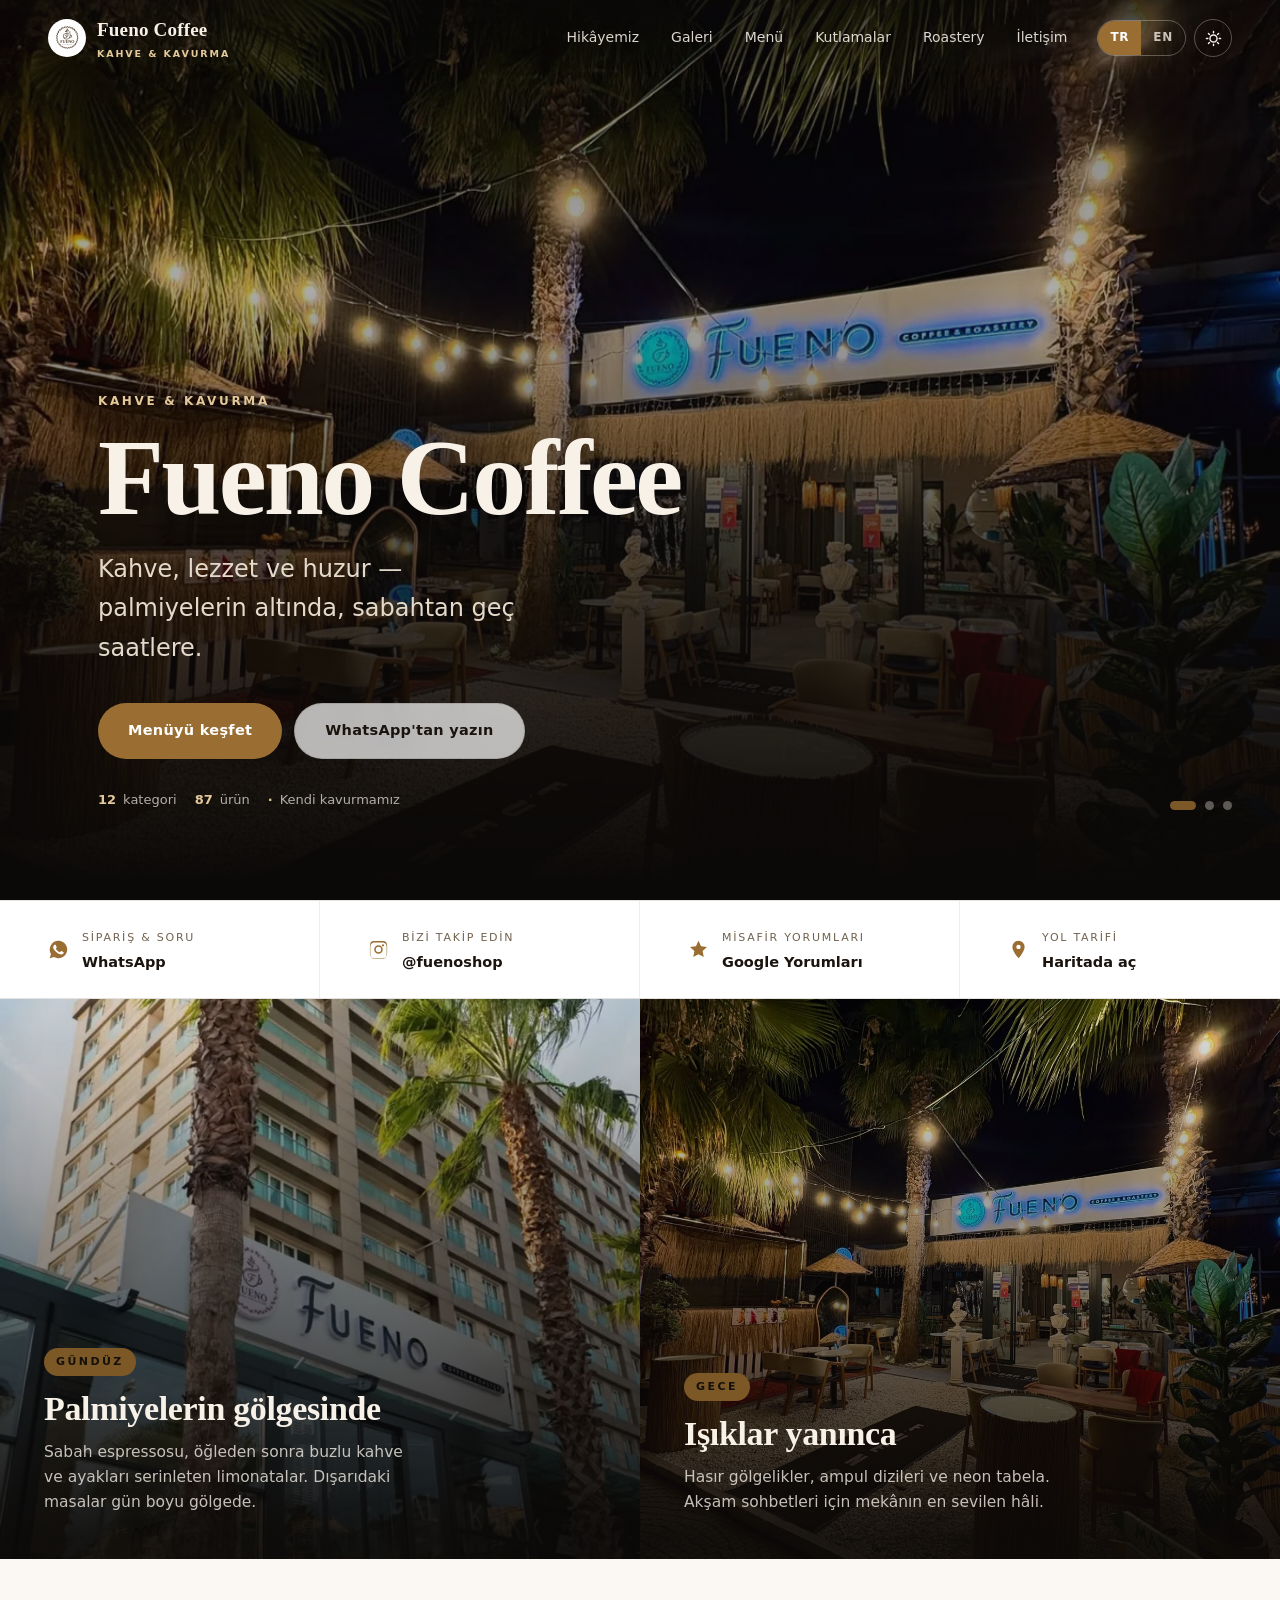
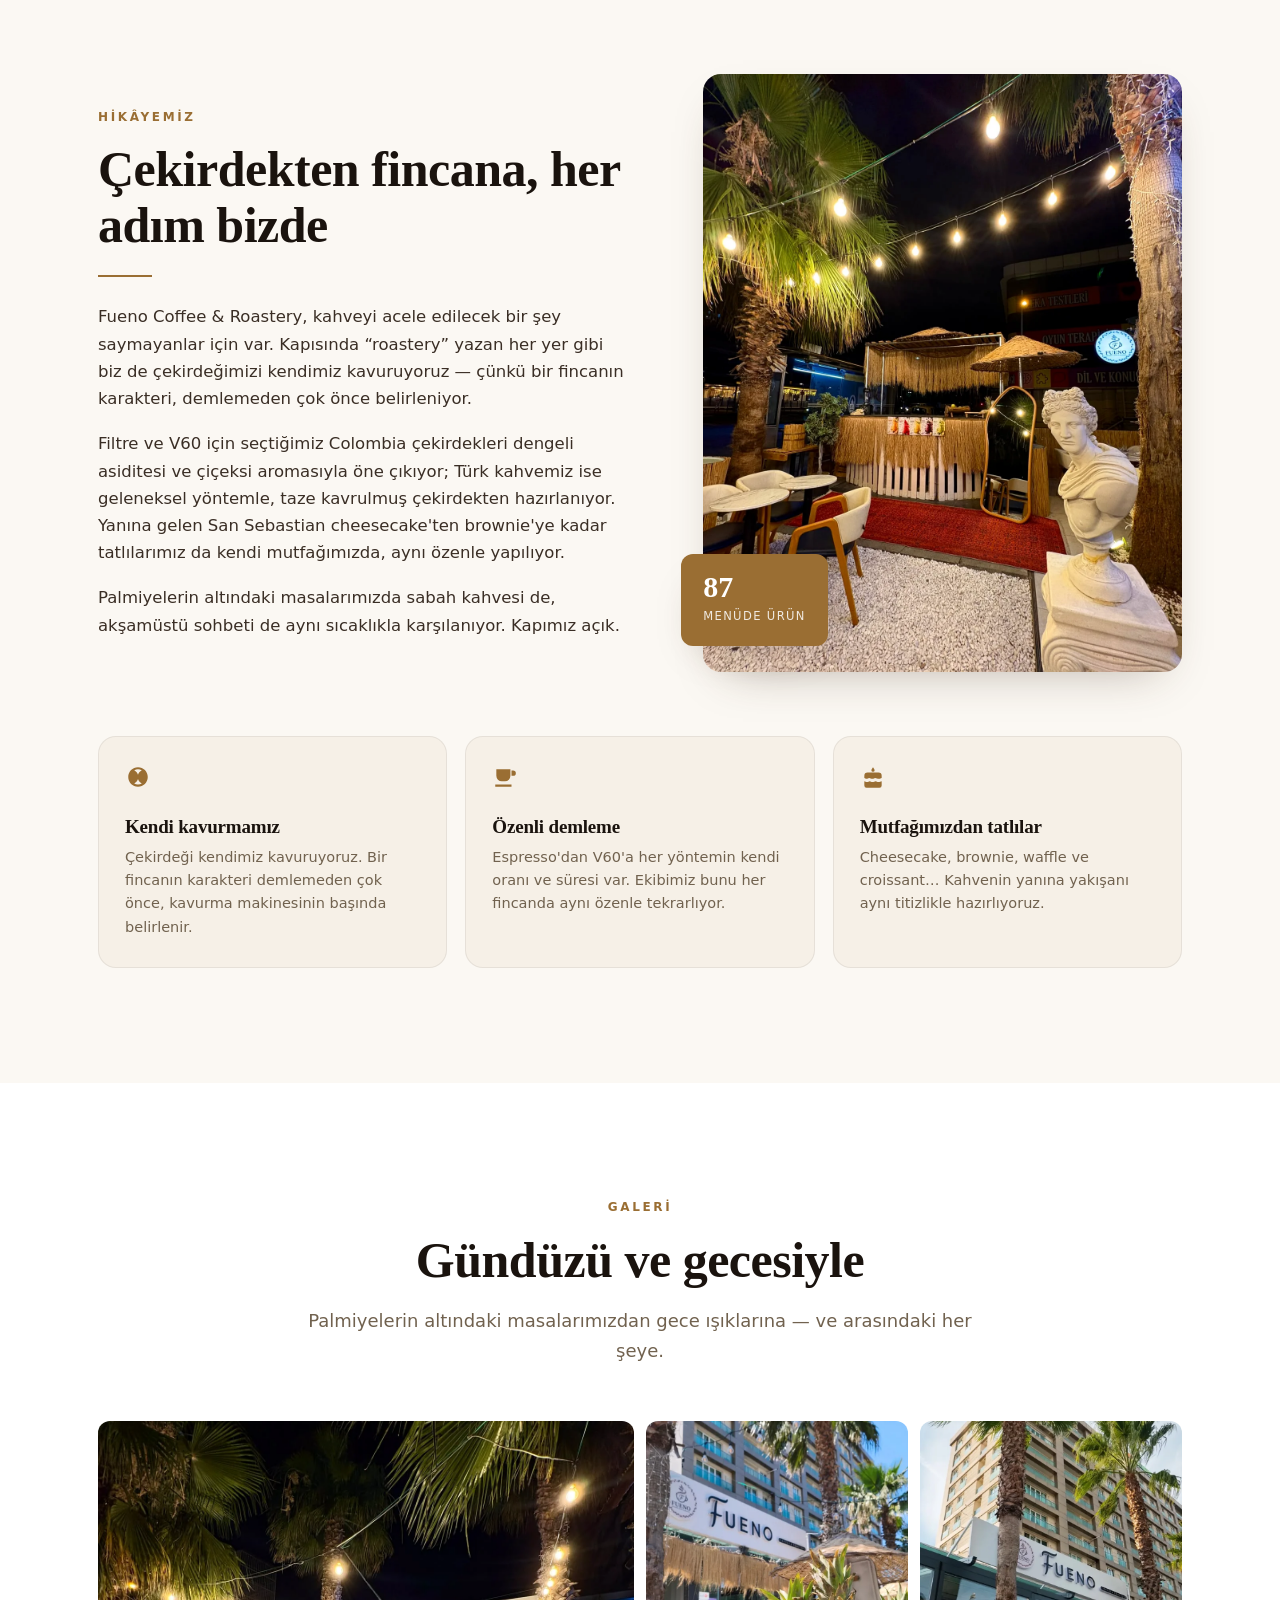
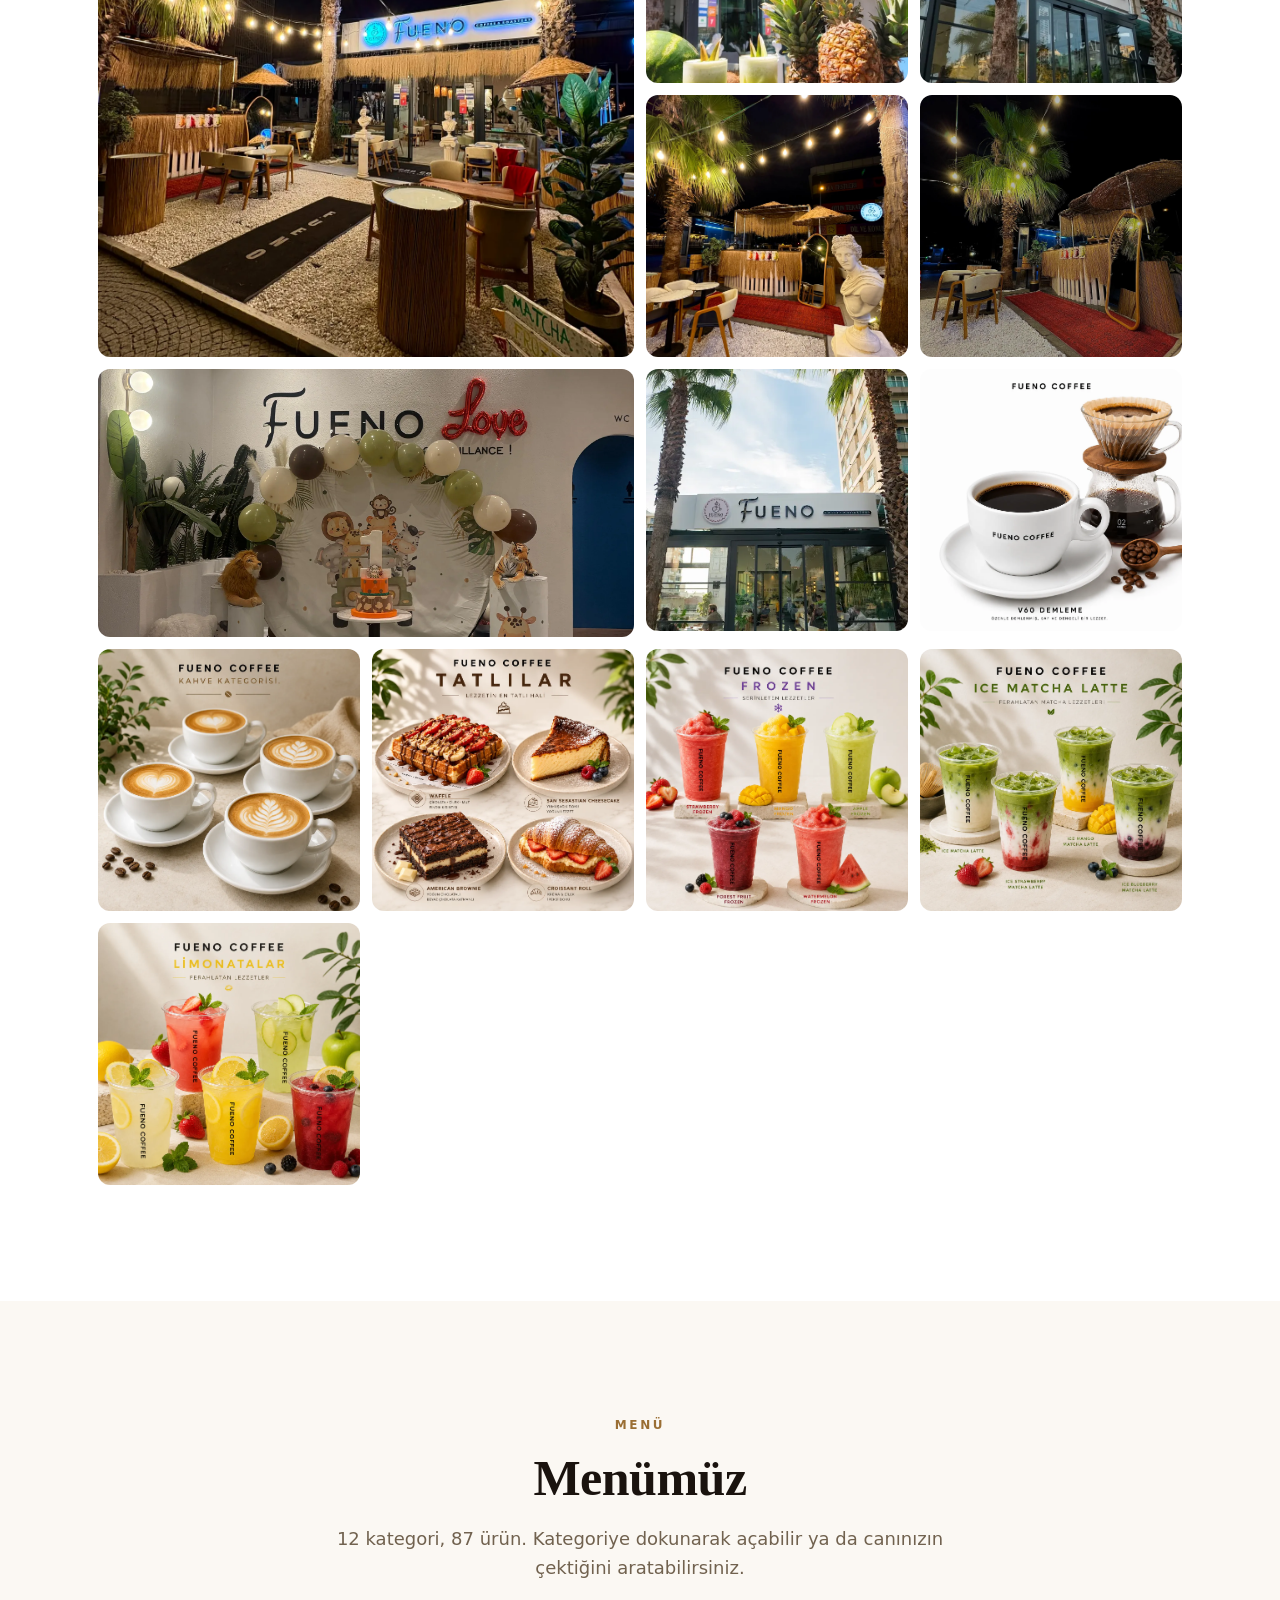
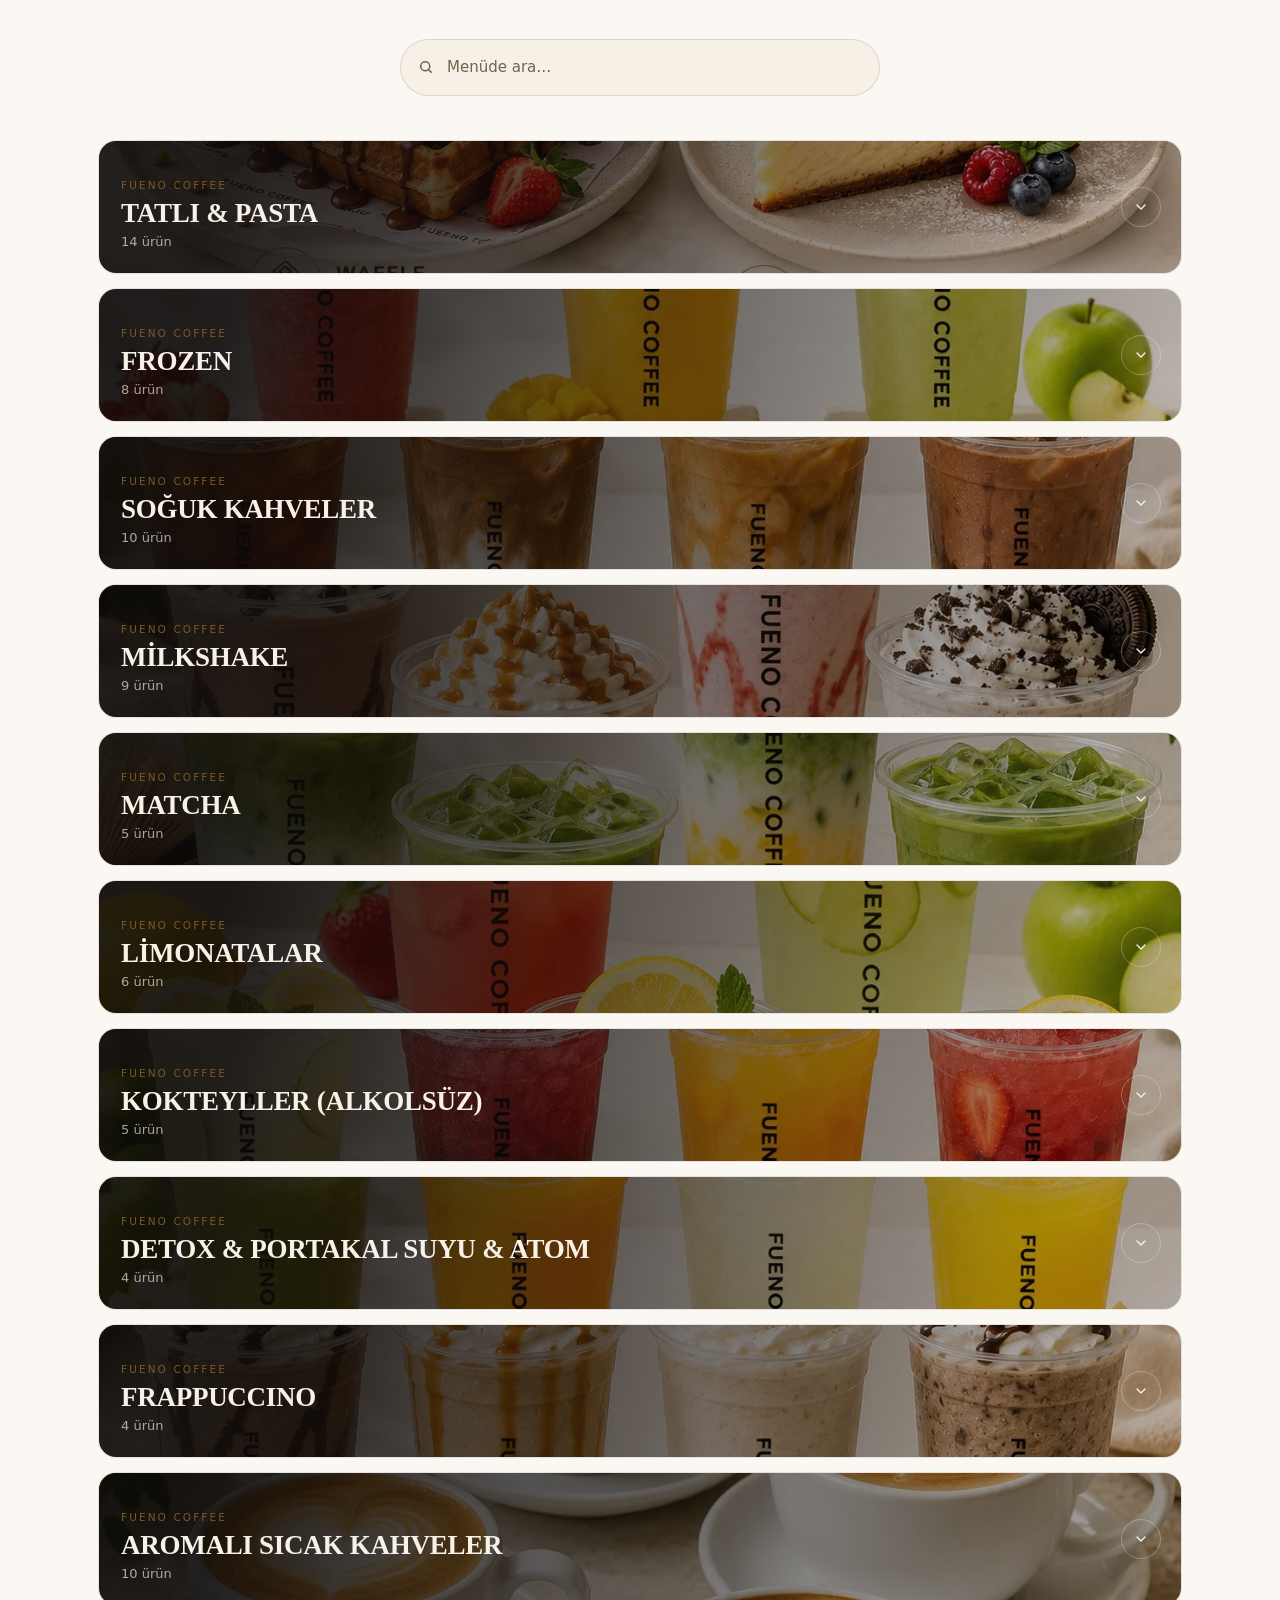
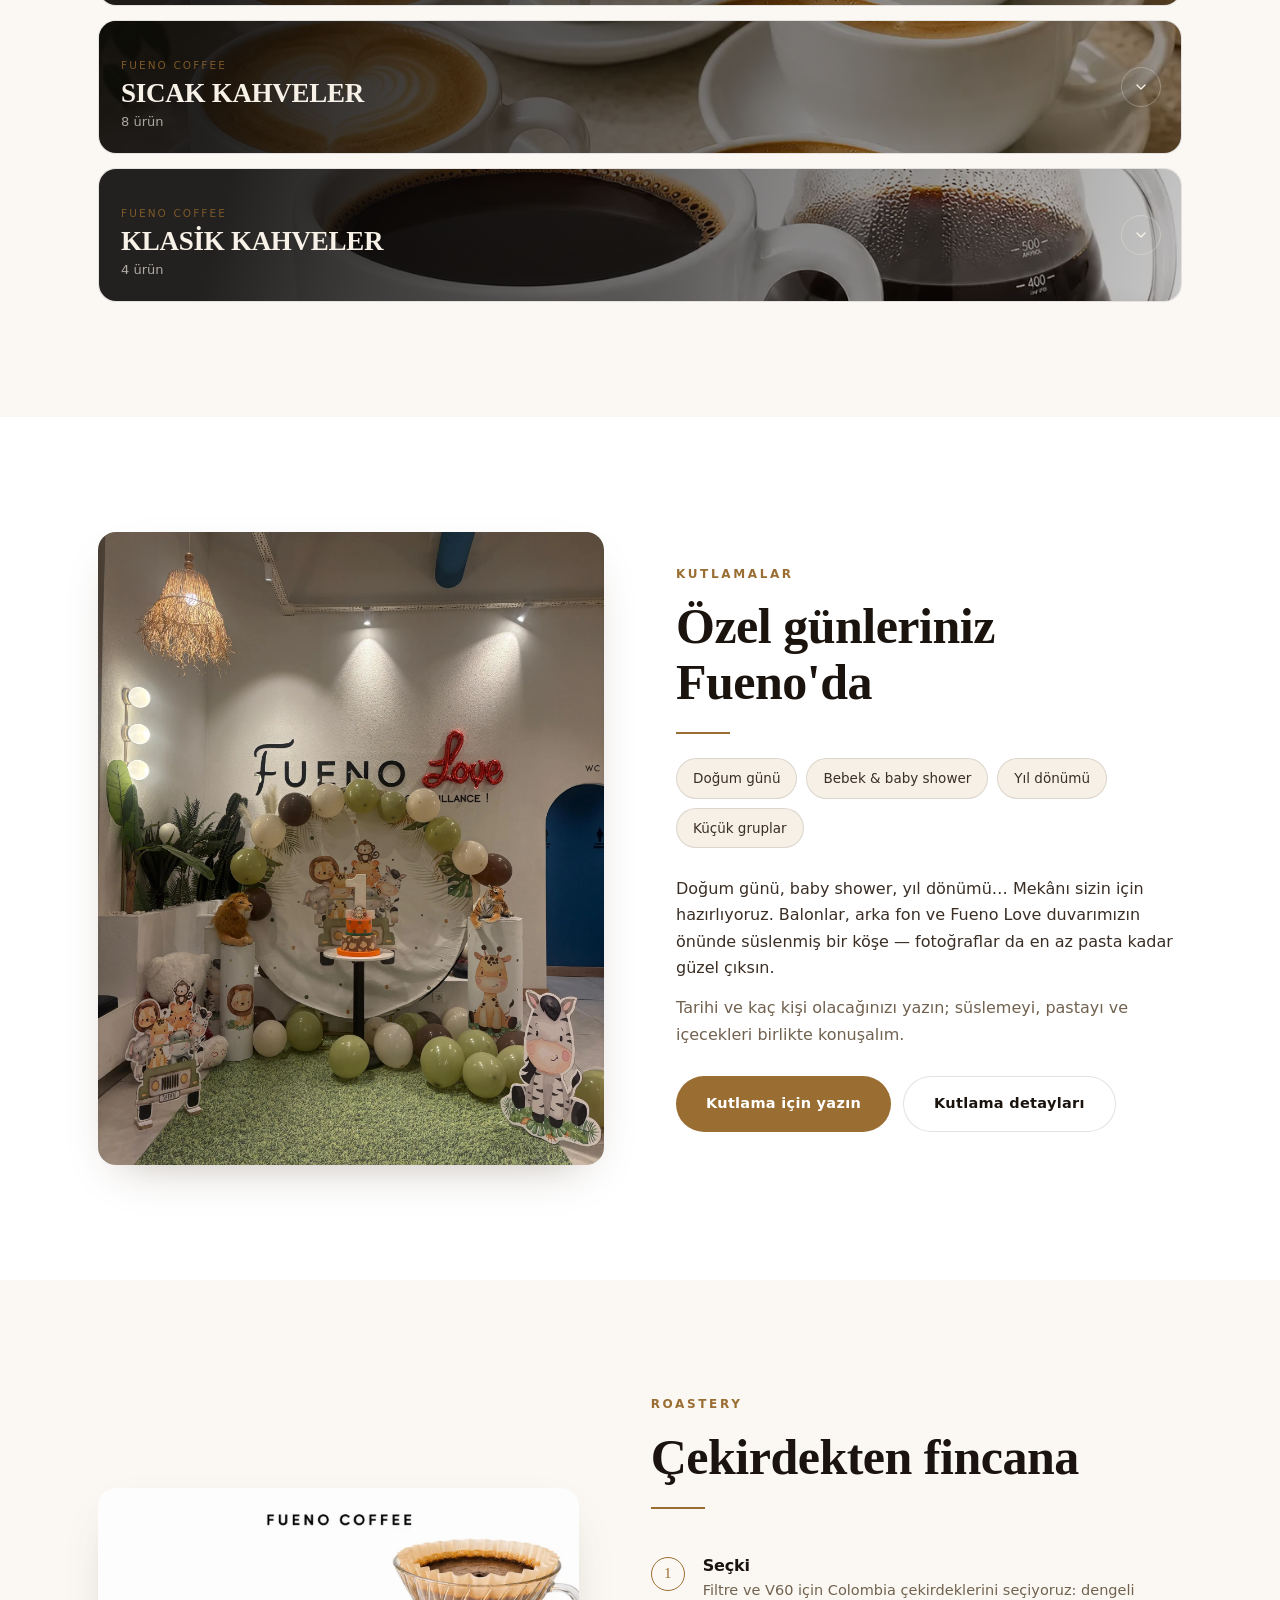
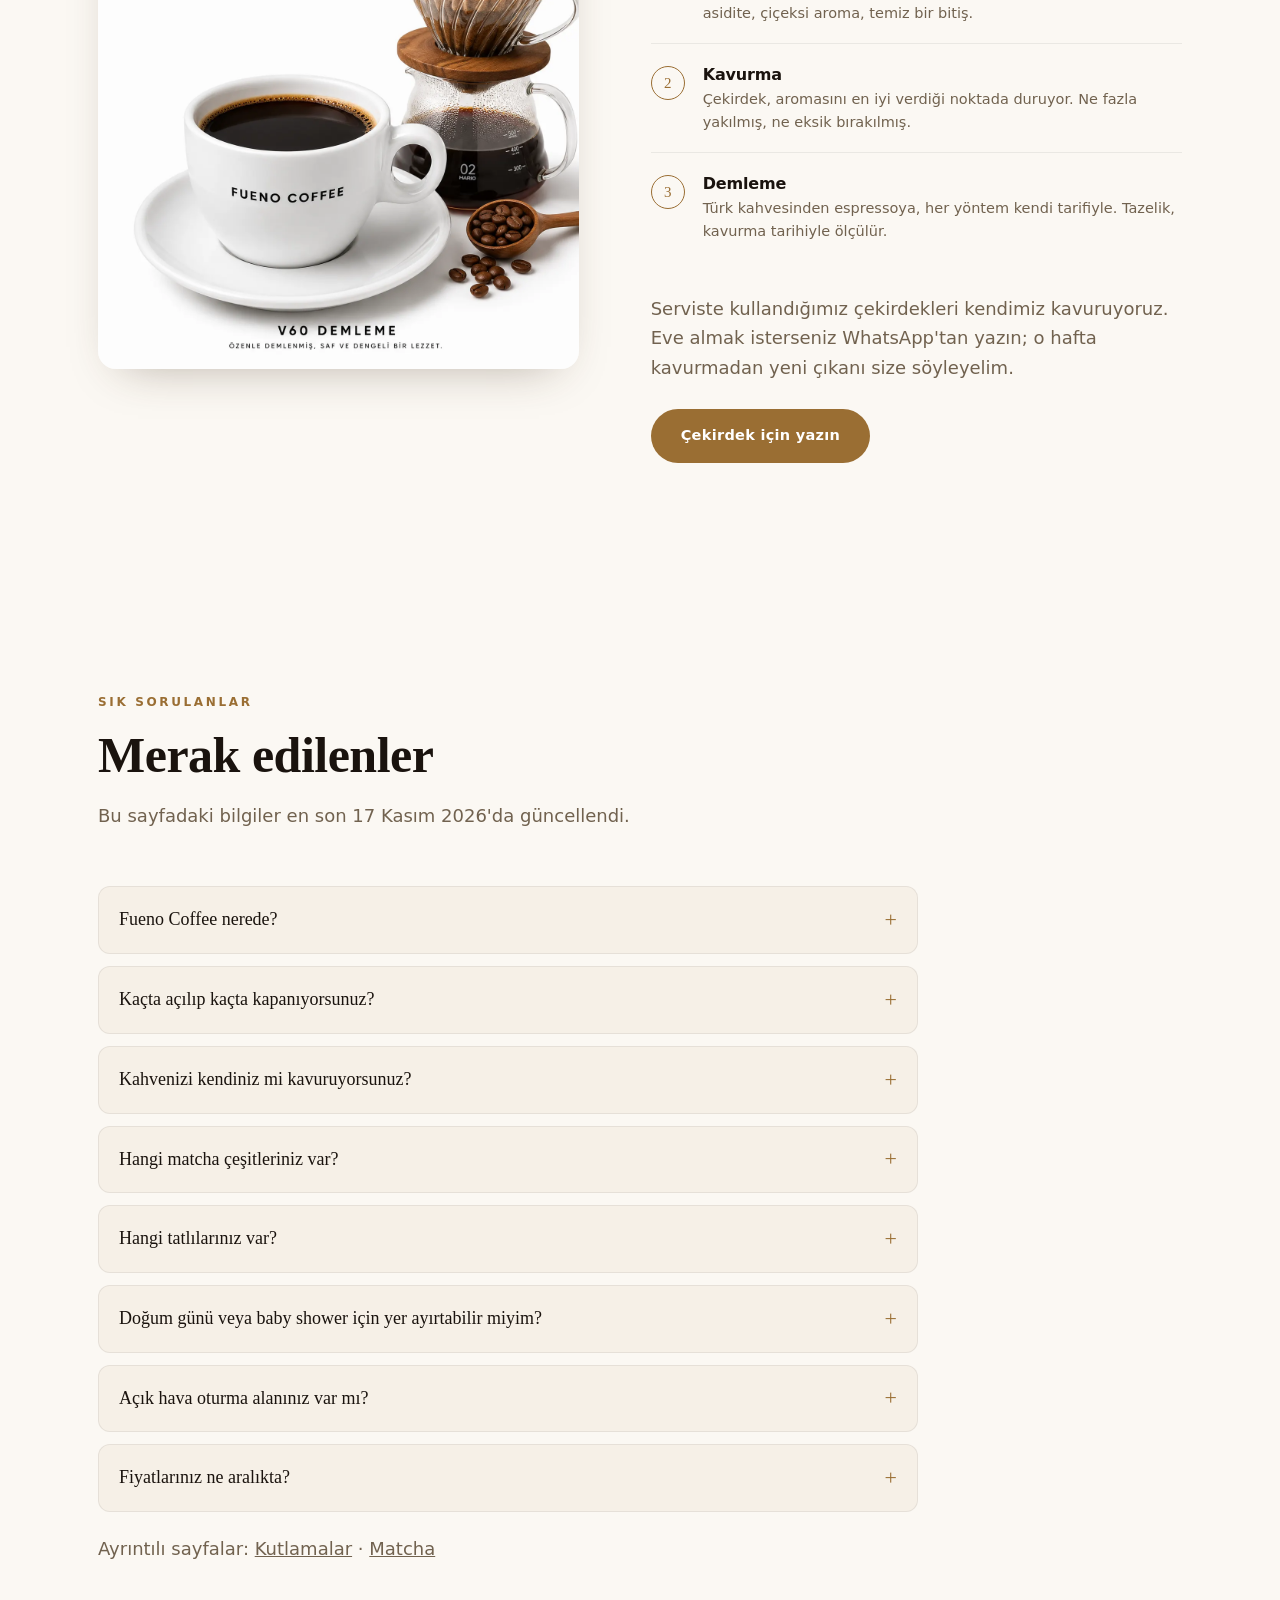
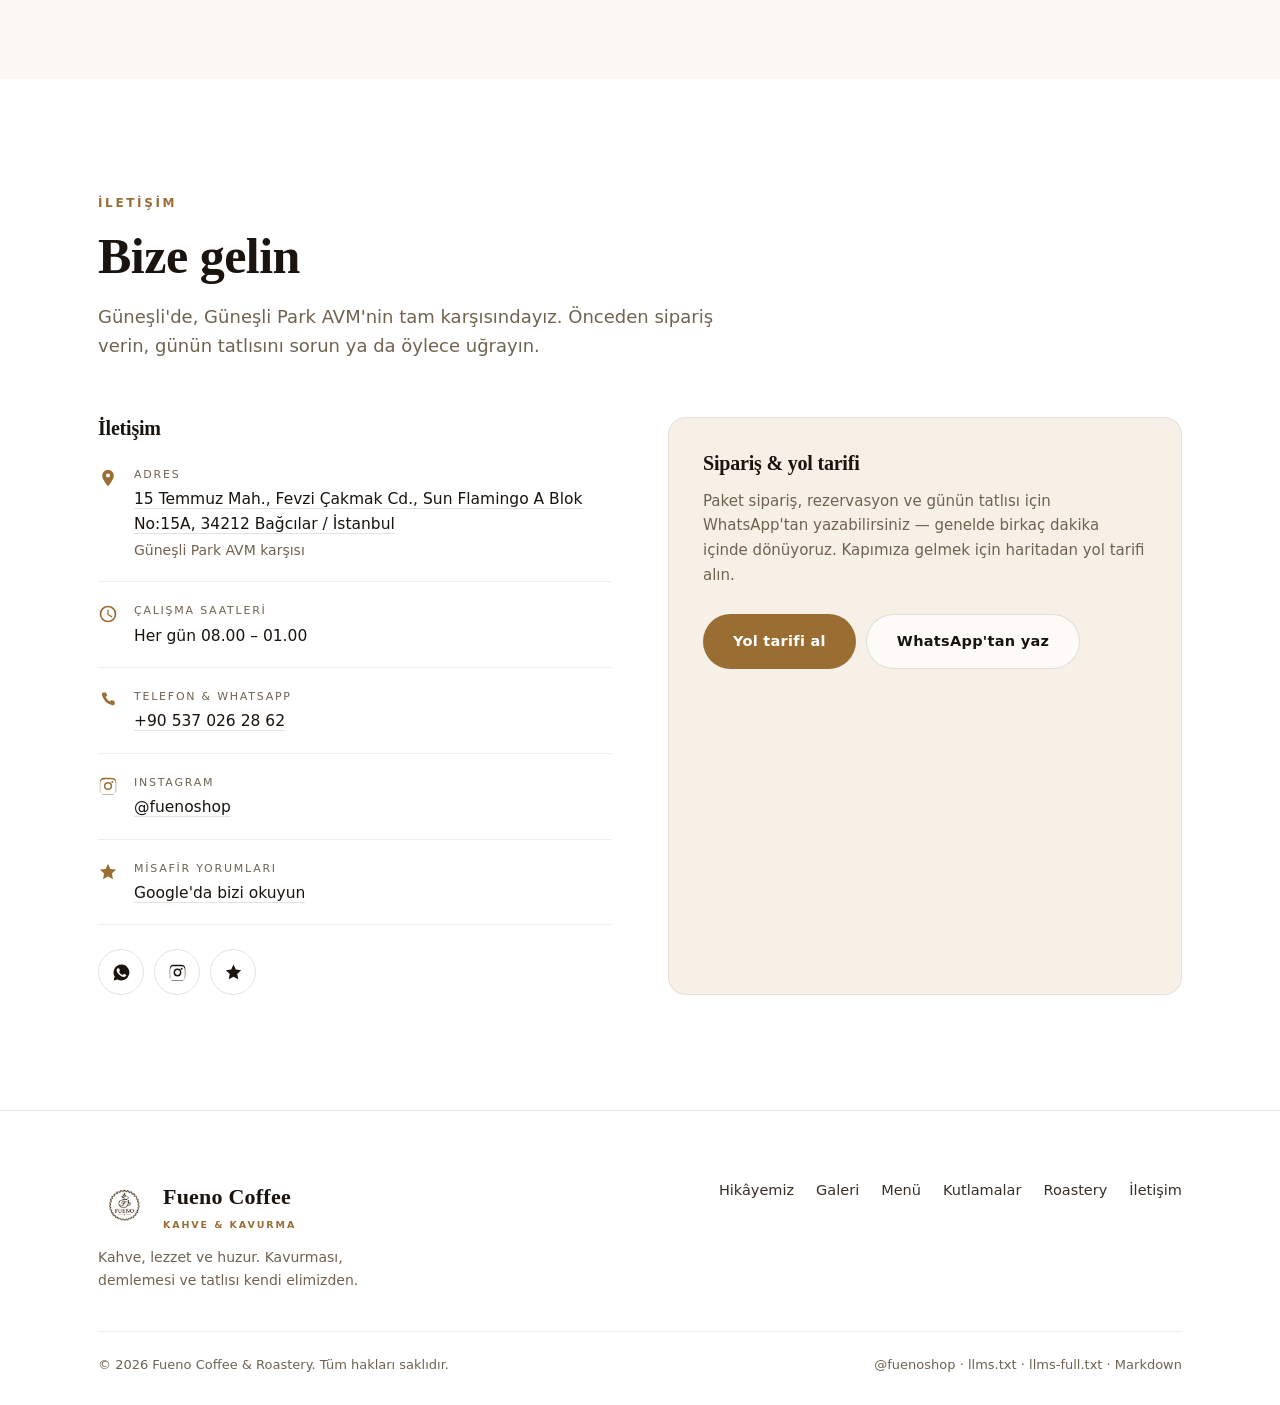
==== commit d3934d8e: "Add msvalidate meta tag for site verification" ====
--- a/index.html
+++ b/index.html
@@ -8,6 +8,7 @@
     gtag('js', new Date());
   </script>
 <meta charset="UTF-8">
+<meta name="msvalidate.01" content="3BB802B2A64888A231568D88E32F2717">
 <meta name="viewport" content="width=device-width, initial-scale=1">
 
 <title>Fueno Coffee &amp; Roastery | Güneşli'de Kahve, Matcha &amp; Tatlı — Bağcılar, İstanbul</title>
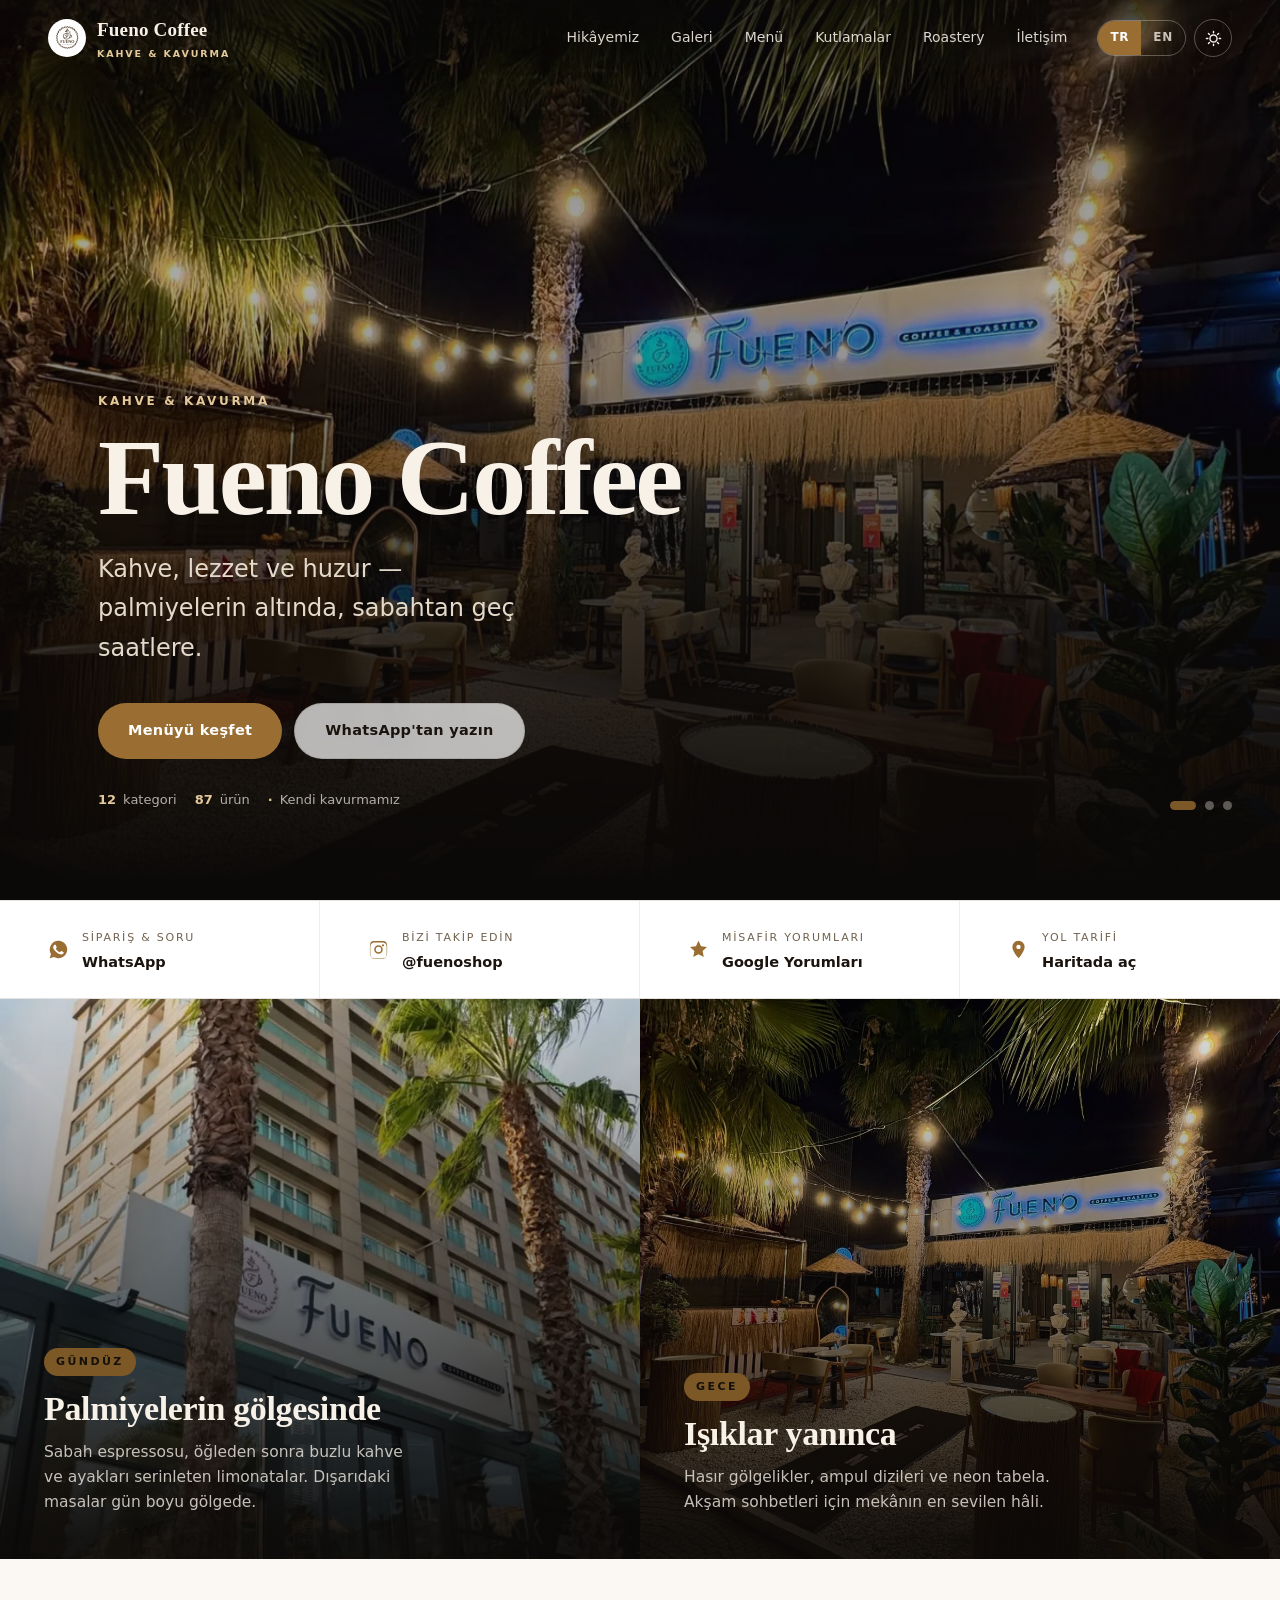
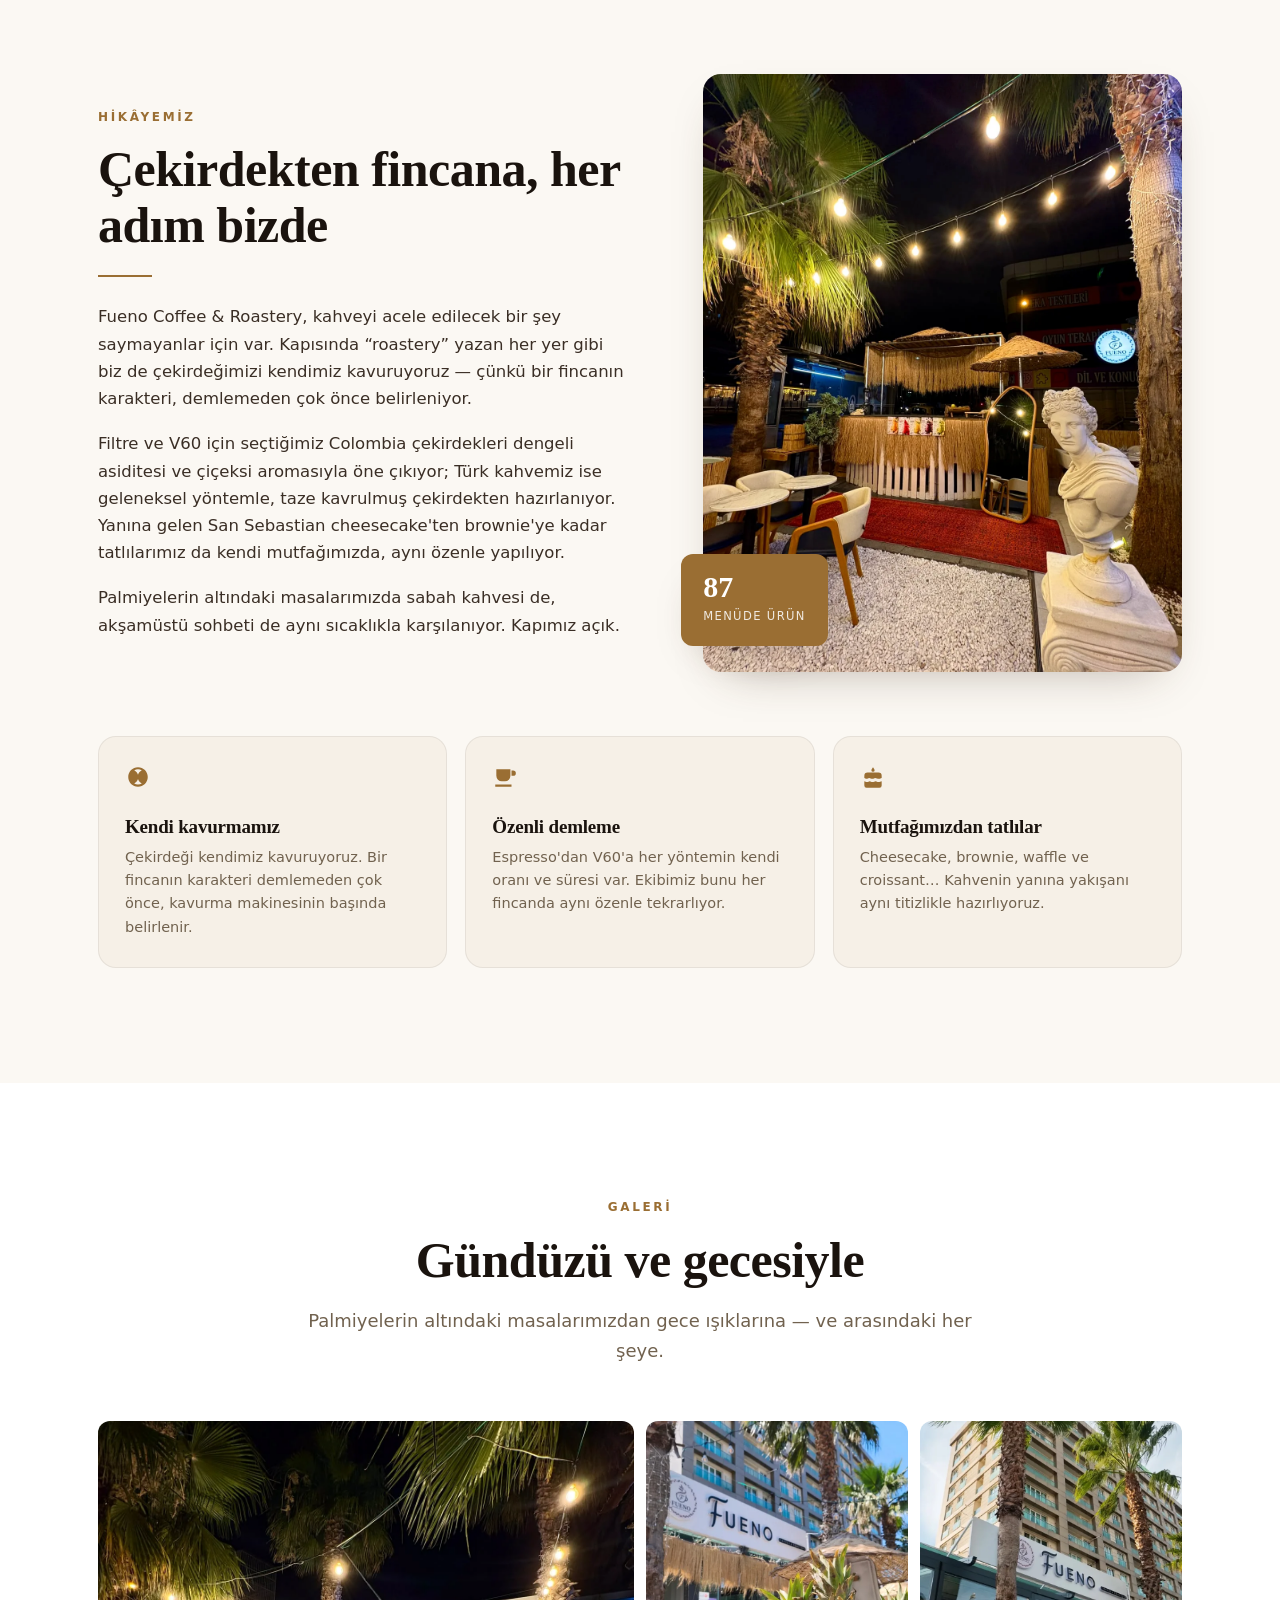
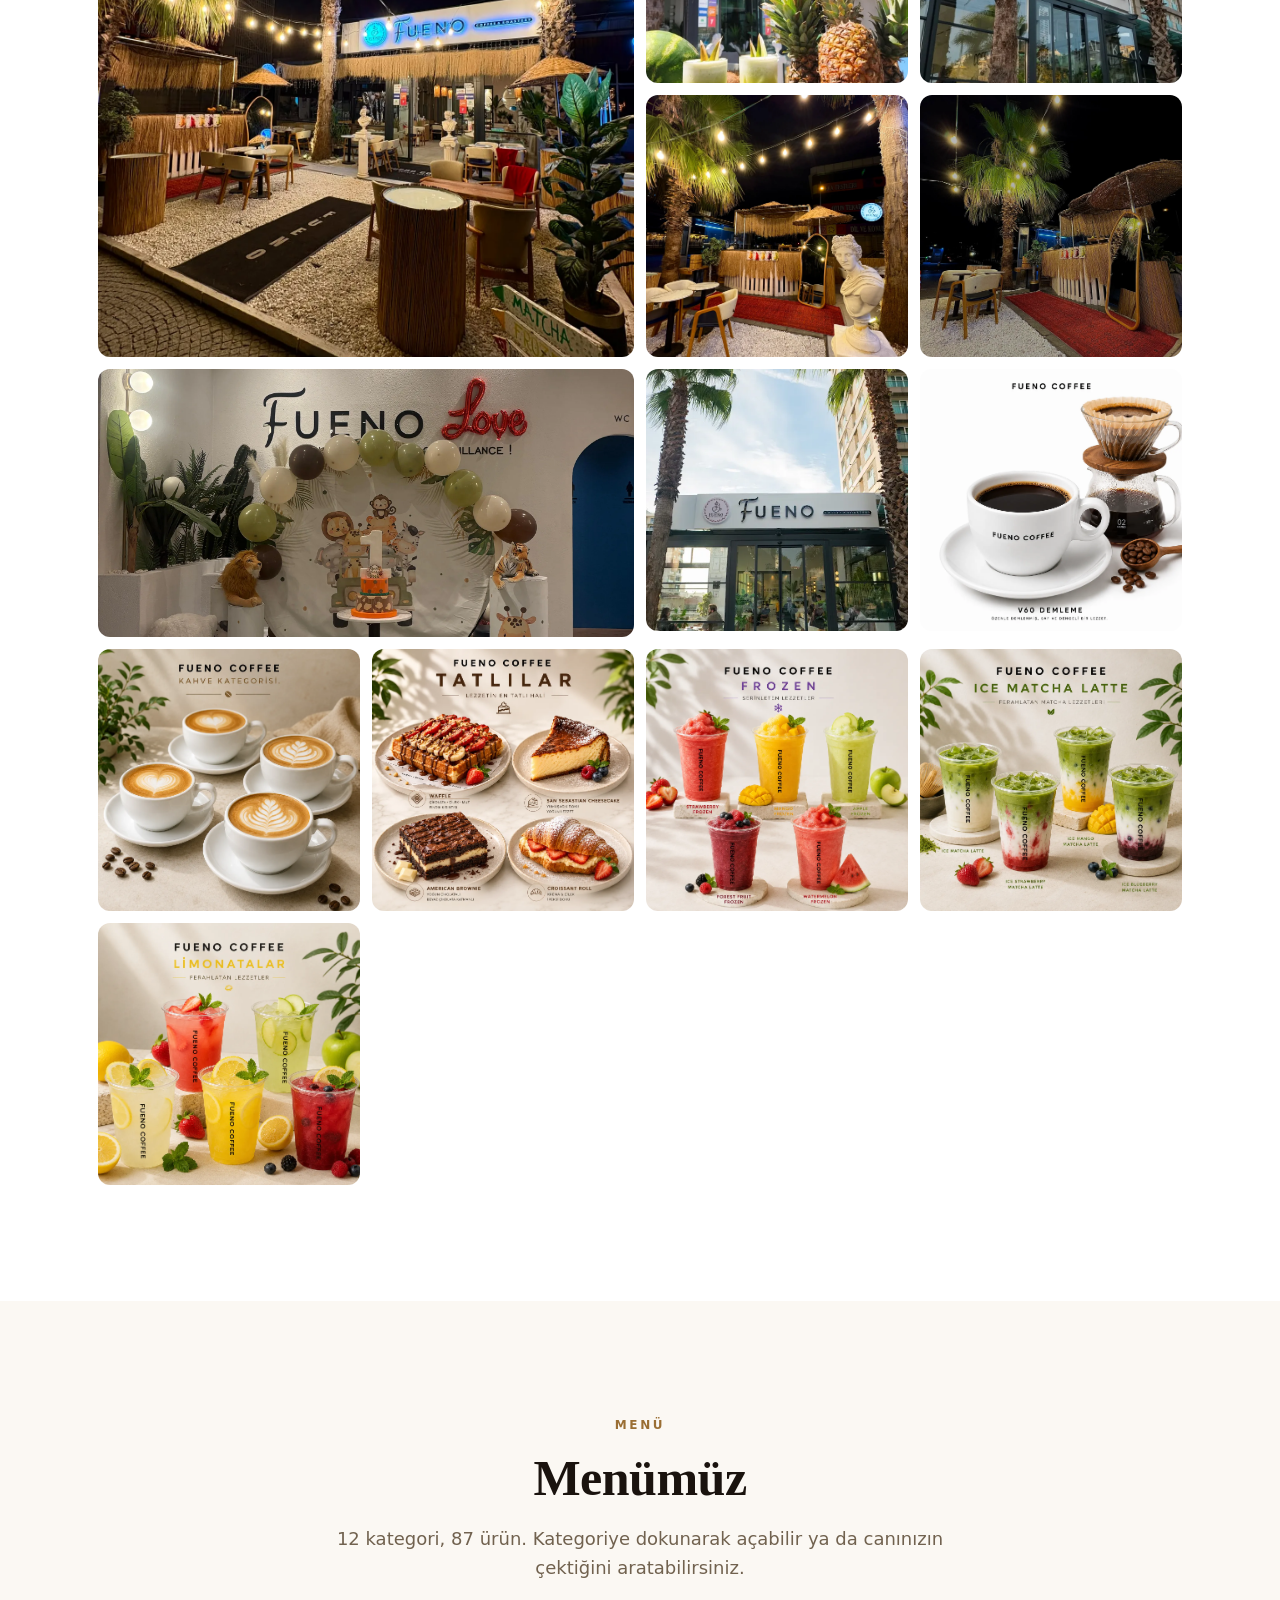
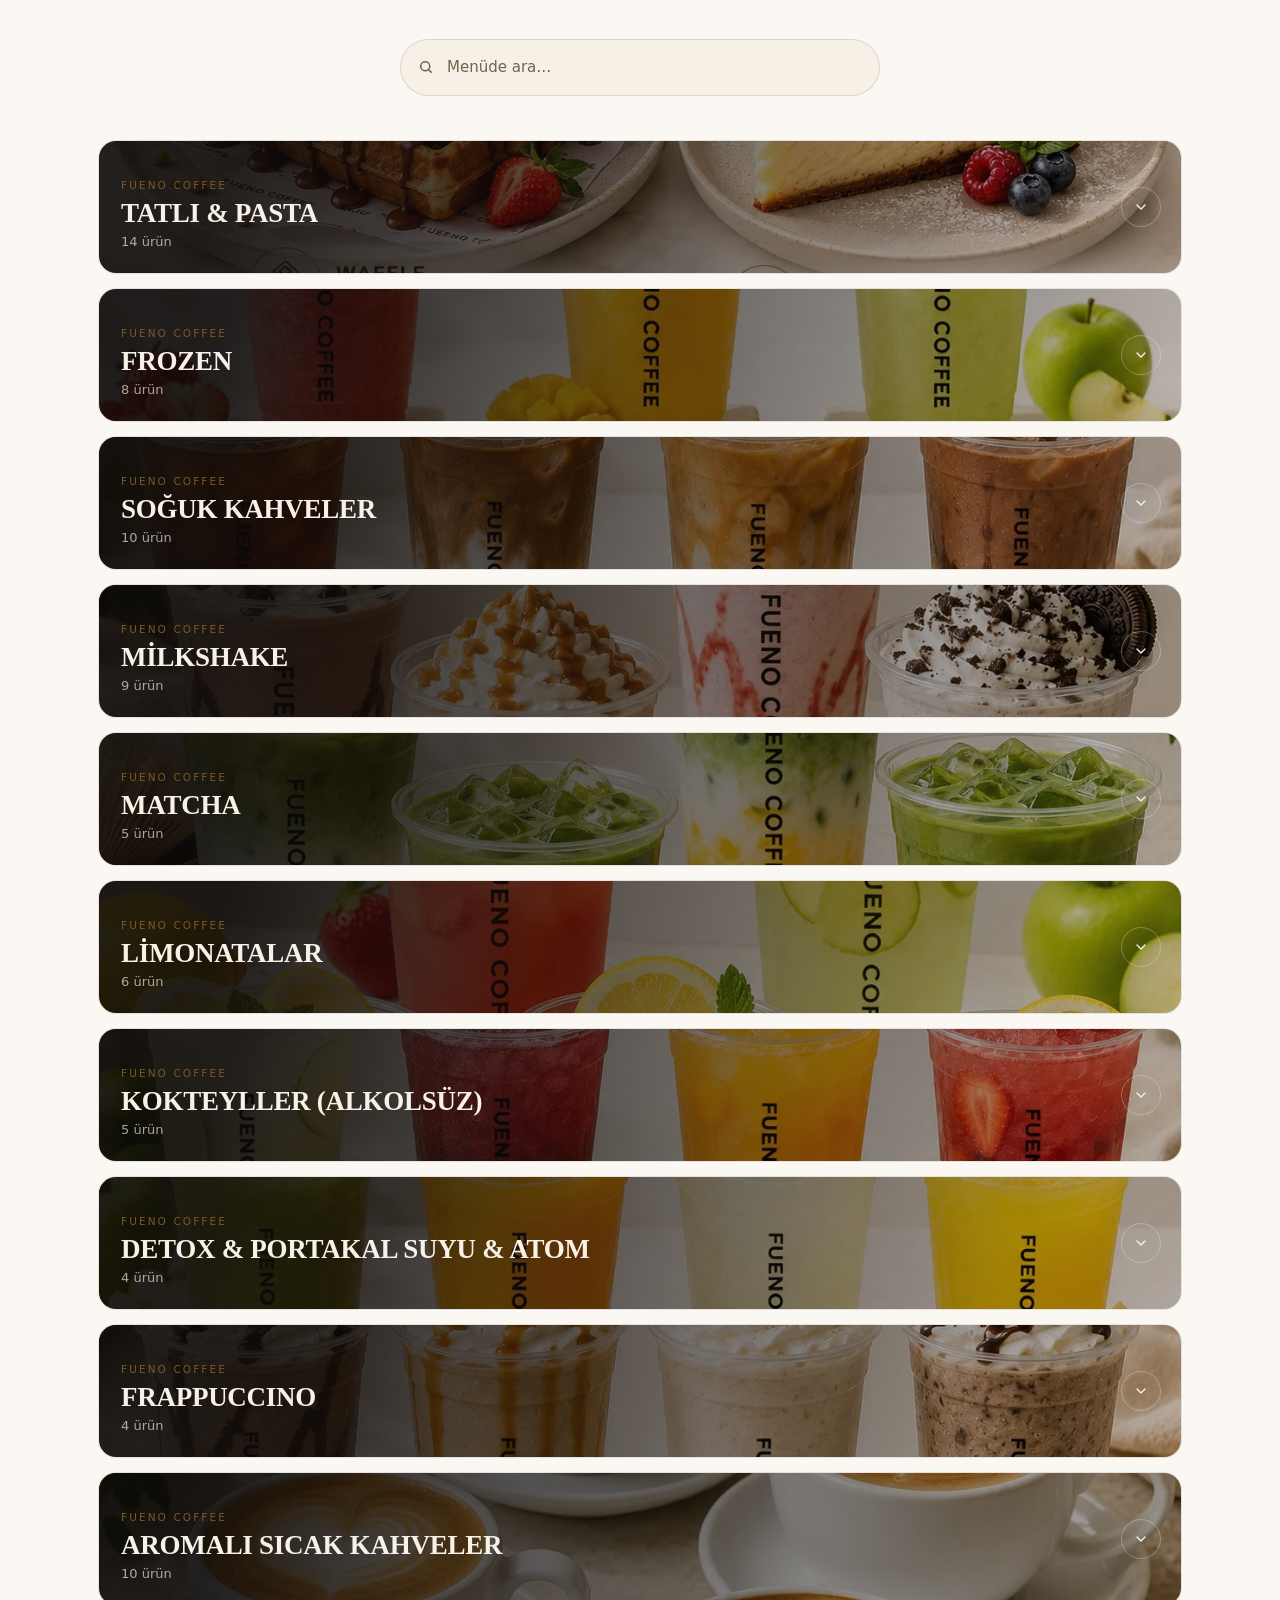
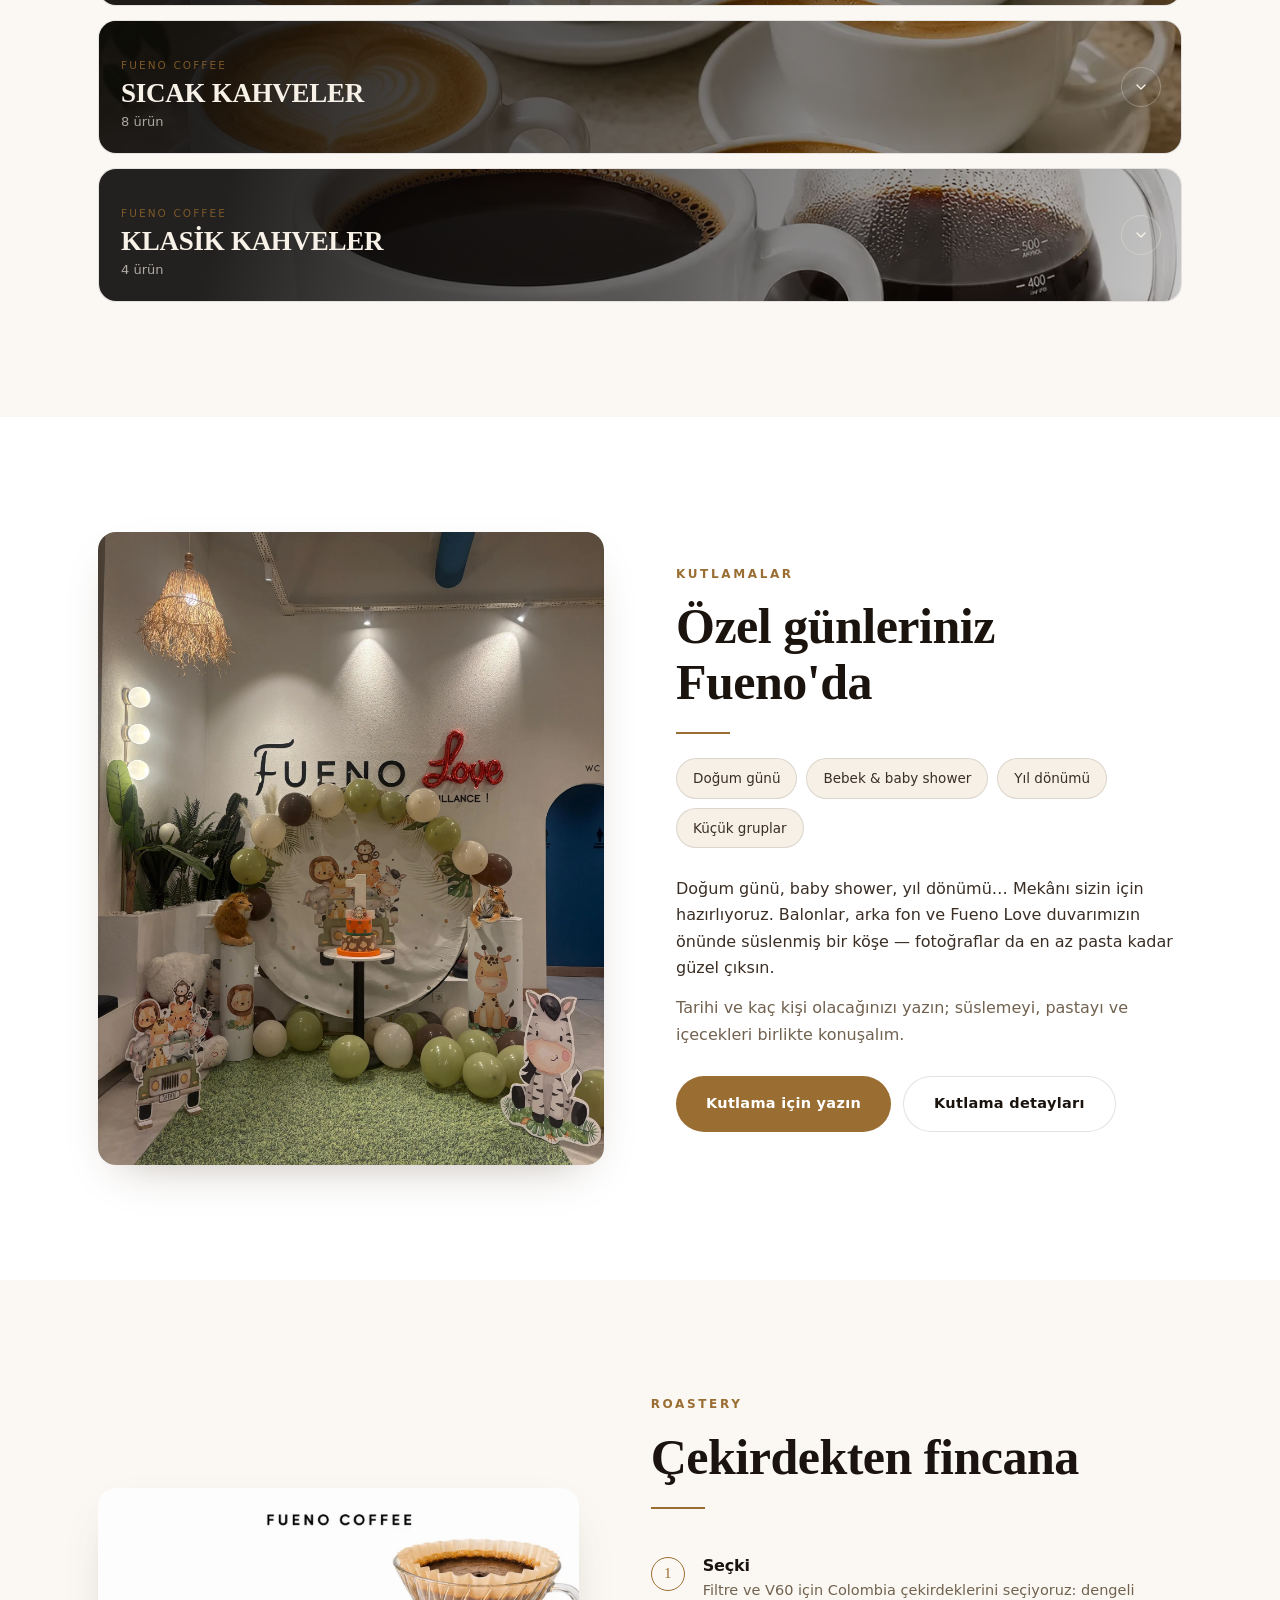
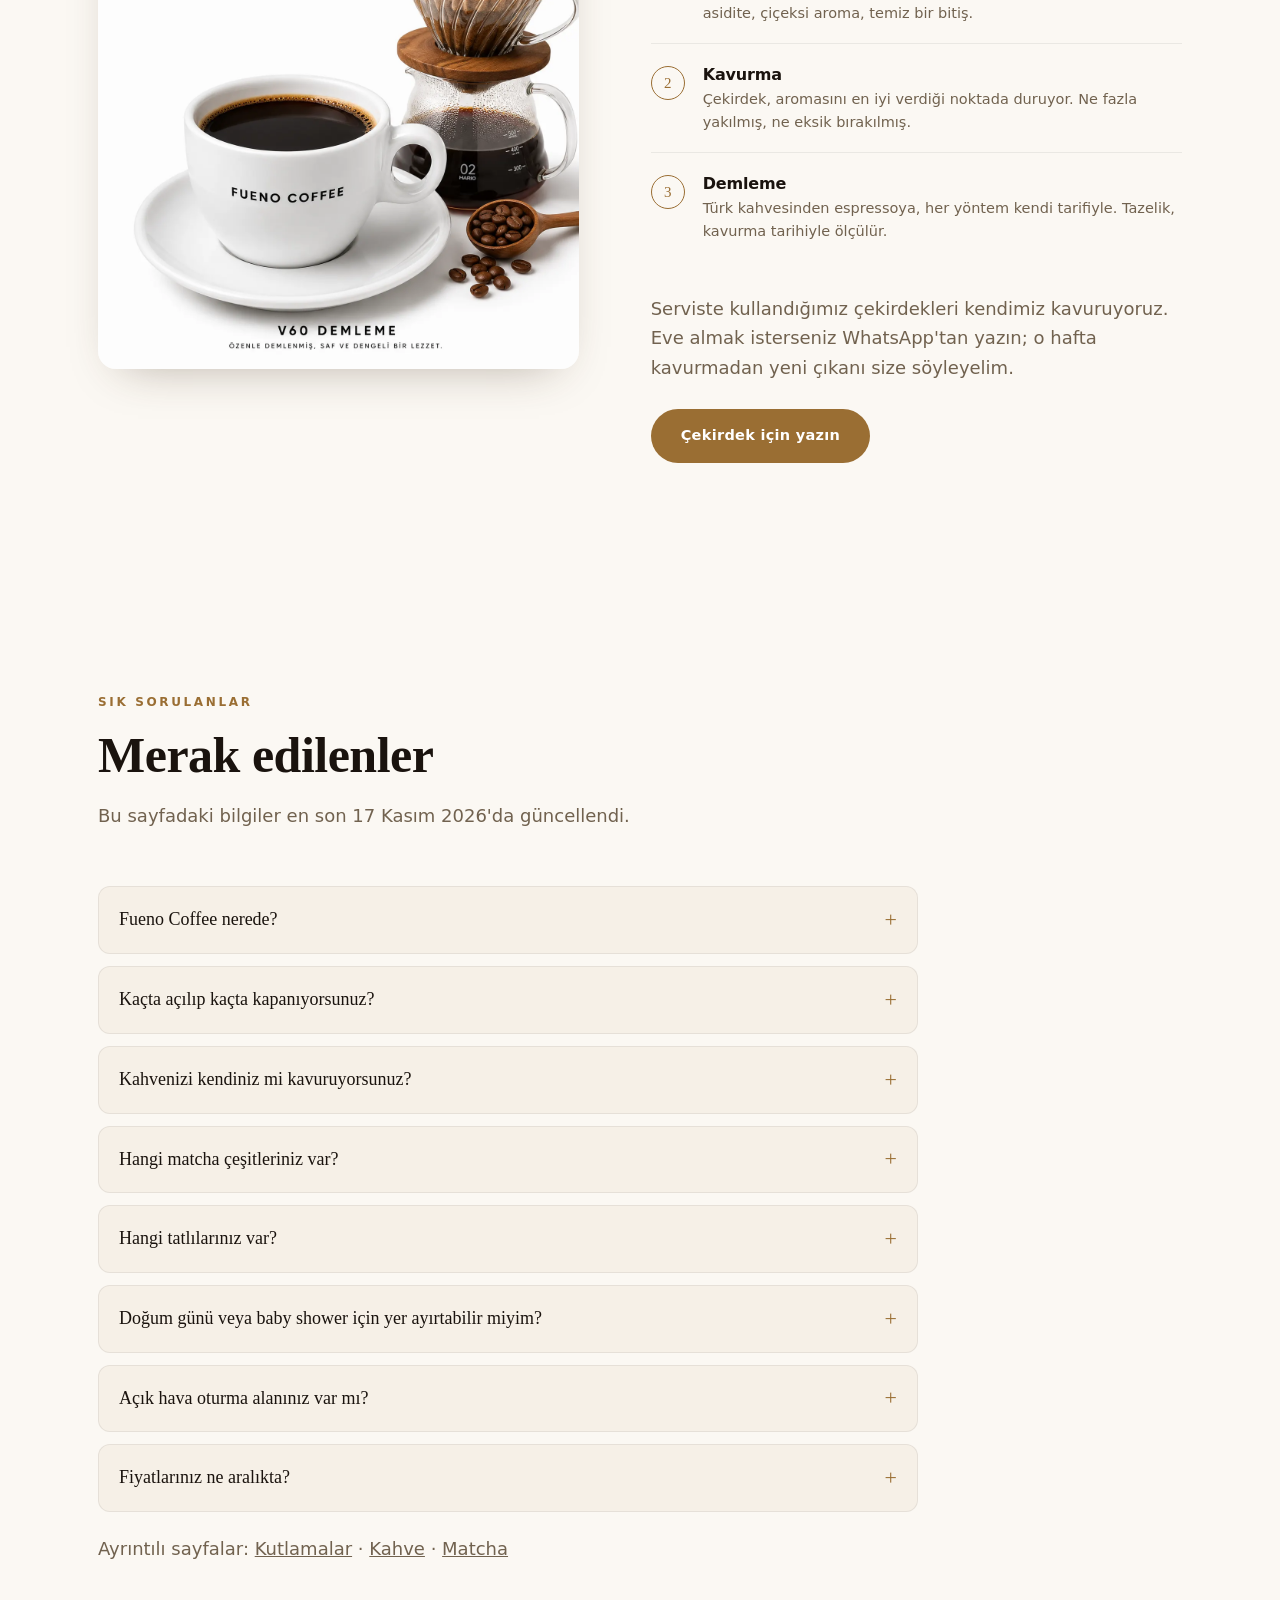
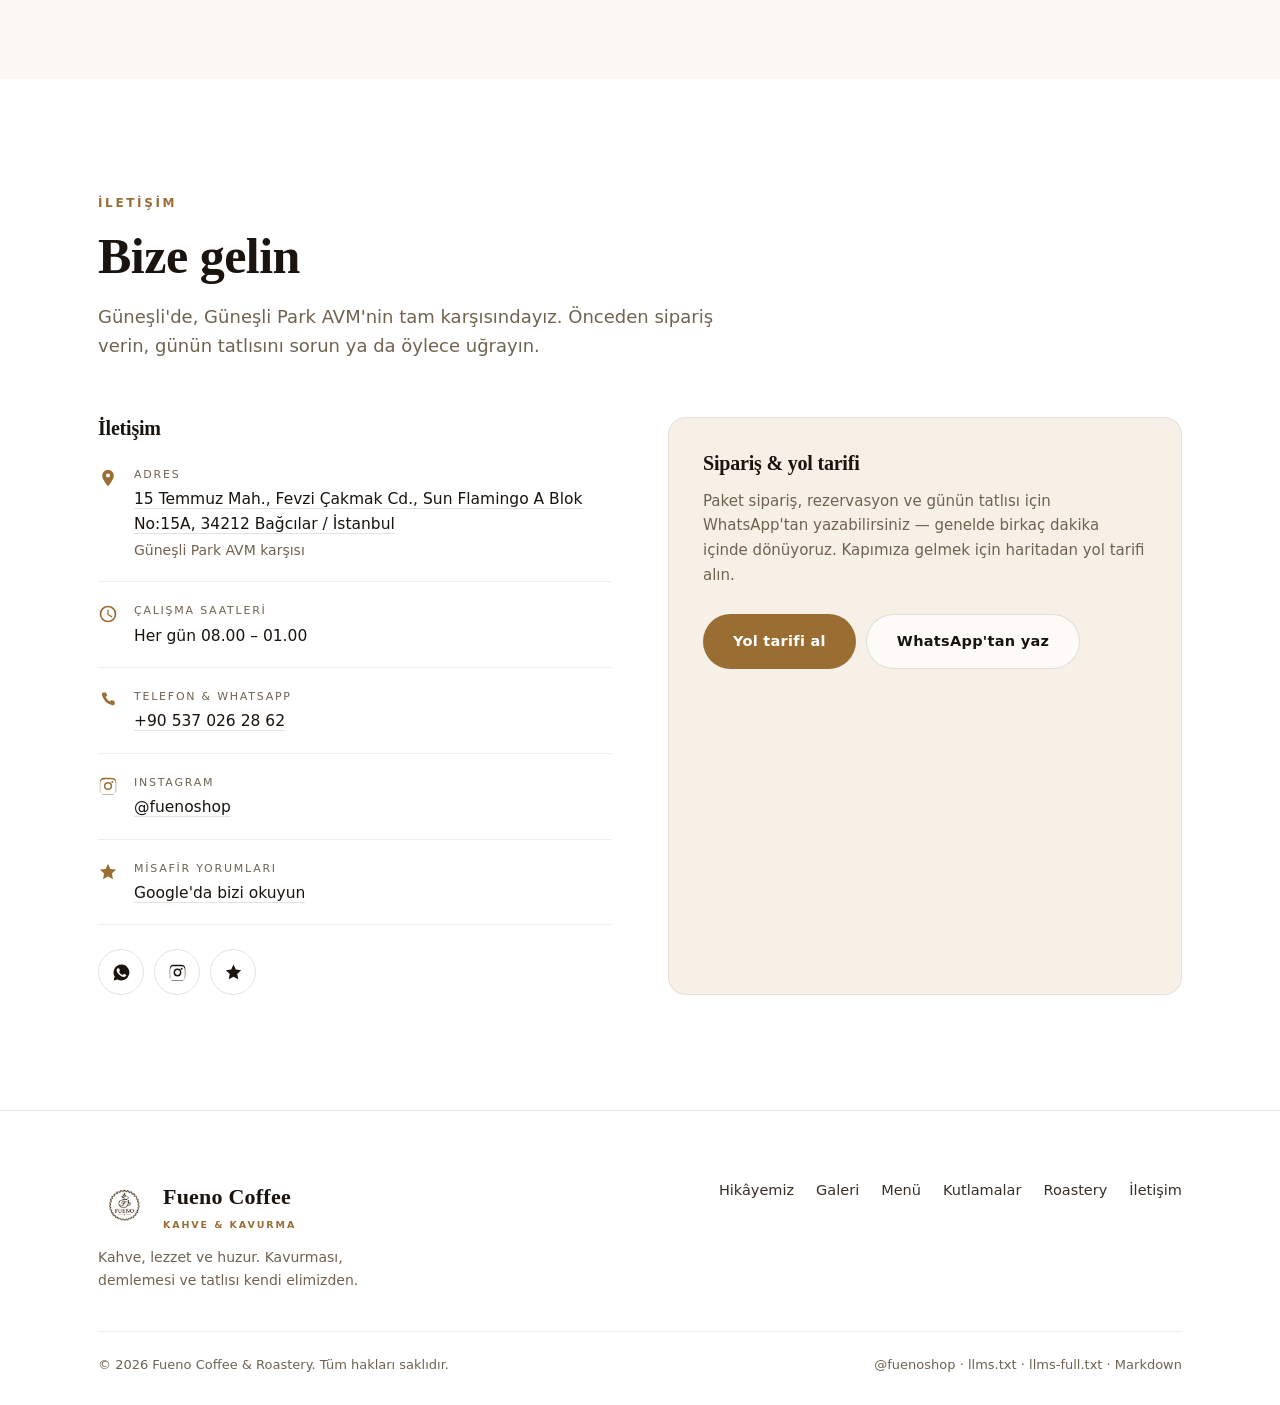
==== commit 6da6f85a: "Update FAQ section and links in index.html" ====
--- a/index.html
+++ b/index.html
@@ -1492,7 +1492,7 @@
       <details class="faq-item"><summary data-i18n="faq.6.q">Açık hava oturma alanınız var mı?</summary><p data-i18n="faq.6.a">Evet. Palmiyelerin altında, gündüz gölgeli, akşam ışıklarla aydınlanan bir terasımız var.</p></details>
       <details class="faq-item"><summary data-i18n="faq.7.q">Fiyatlarınız ne aralıkta?</summary><p data-i18n="faq.7.a">Menüdeki ürünler yaklaşık 110 ile 360 TL arasında. Kişi başı harcama genellikle 200–400 TL.</p></details>
     </div>
-    <p class="section-lede" style="margin-top:22px"><span data-i18n="faq.more">Ayrıntılı sayfalar:</span> <a href="/kutlamalar/">Kutlamalar</a> · <a href="/matcha/">Matcha</a></p>
+    <p class="section-lede" style="margin-top:22px"><span data-i18n="faq.more">Ayrıntılı sayfalar:</span> <a href="/kutlamalar/">Kutlamalar</a> · <a href="/kahve/">Kahve</a> · <a href="/matcha/">Matcha</a></p>
   </div>
 </section>
 
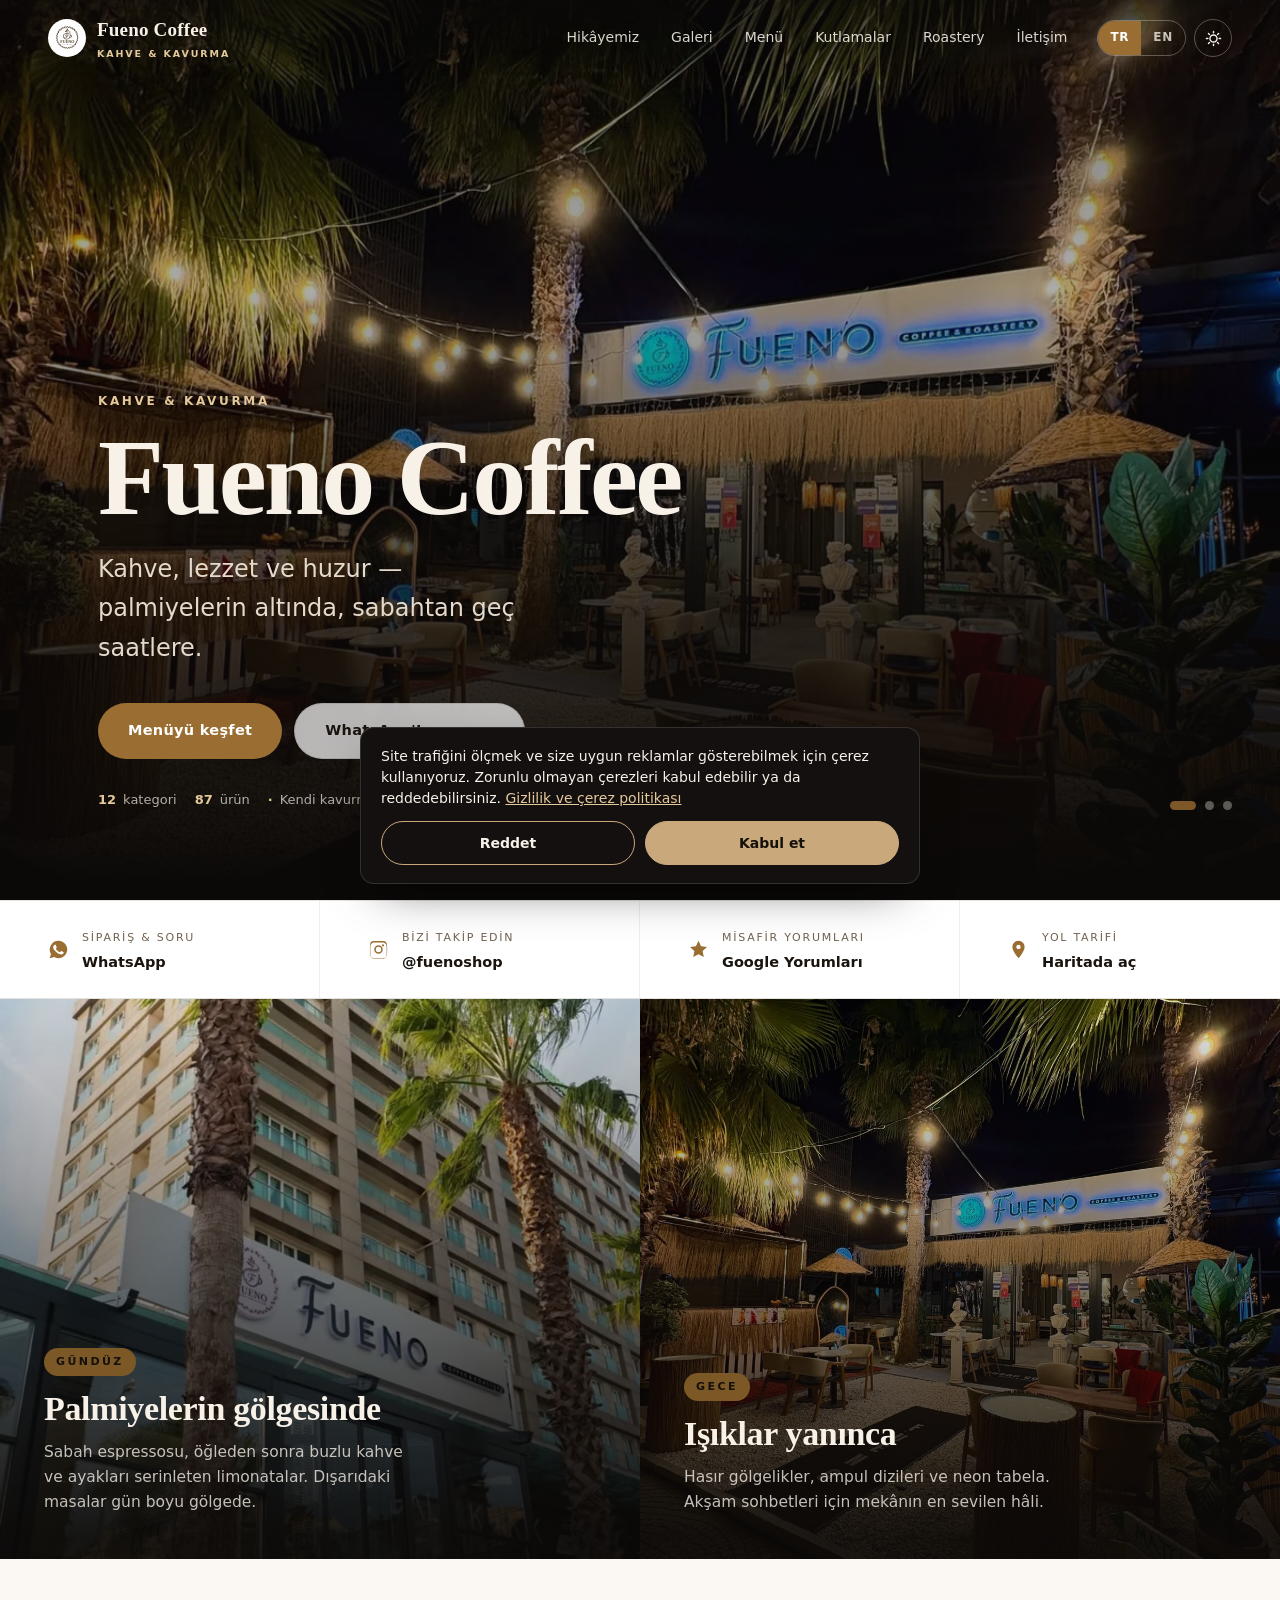
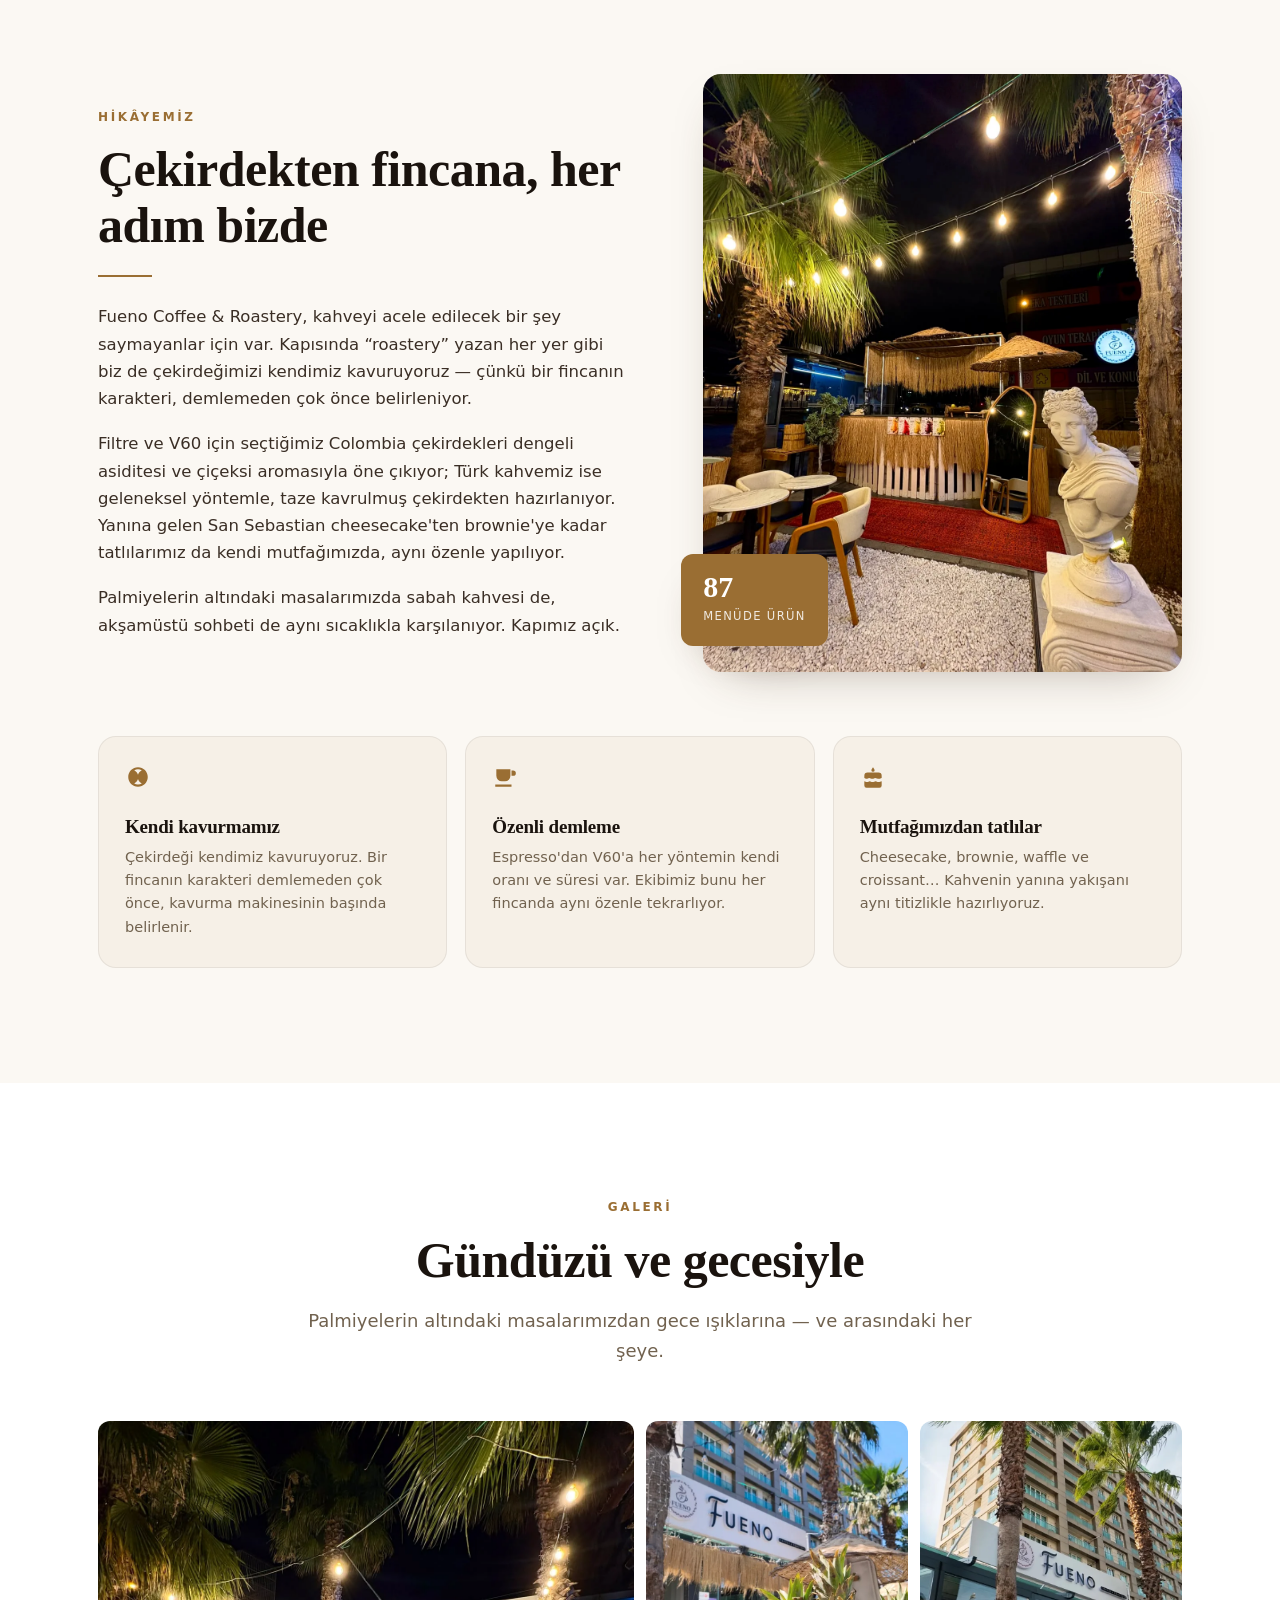
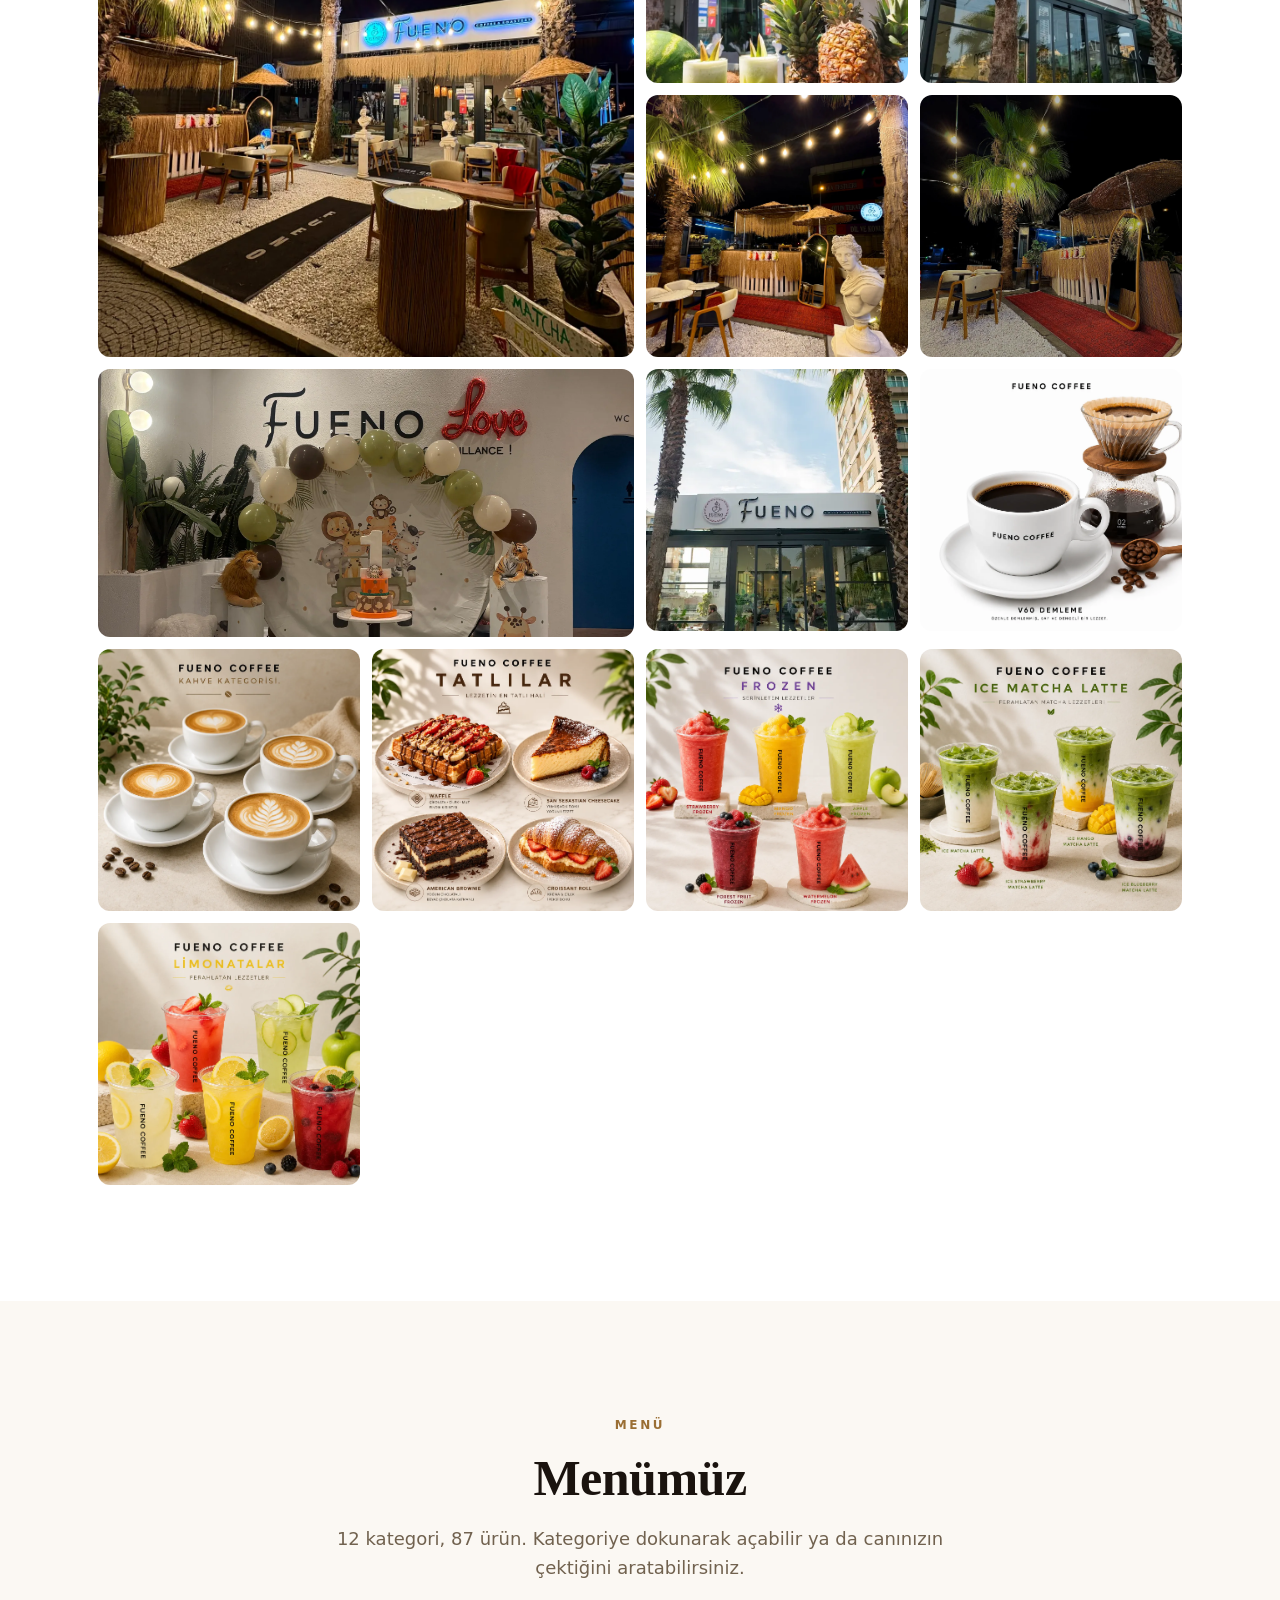
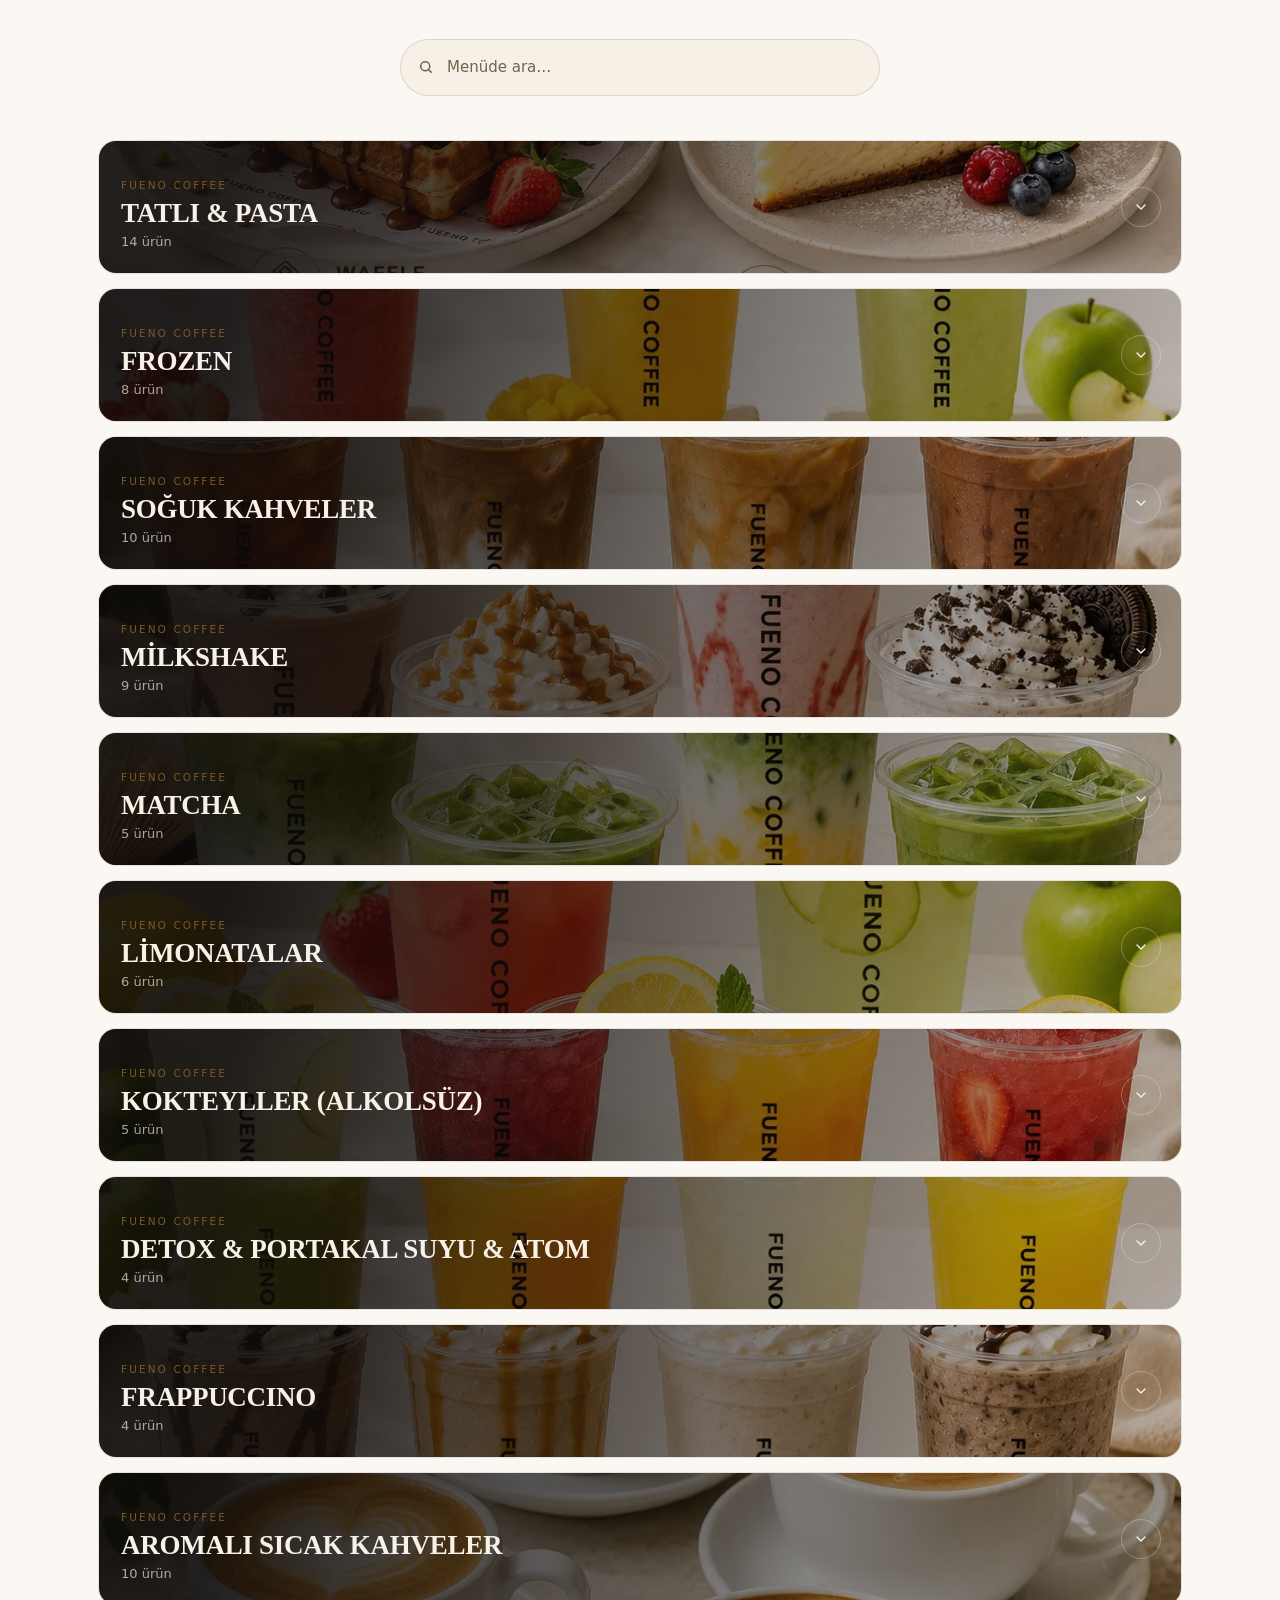
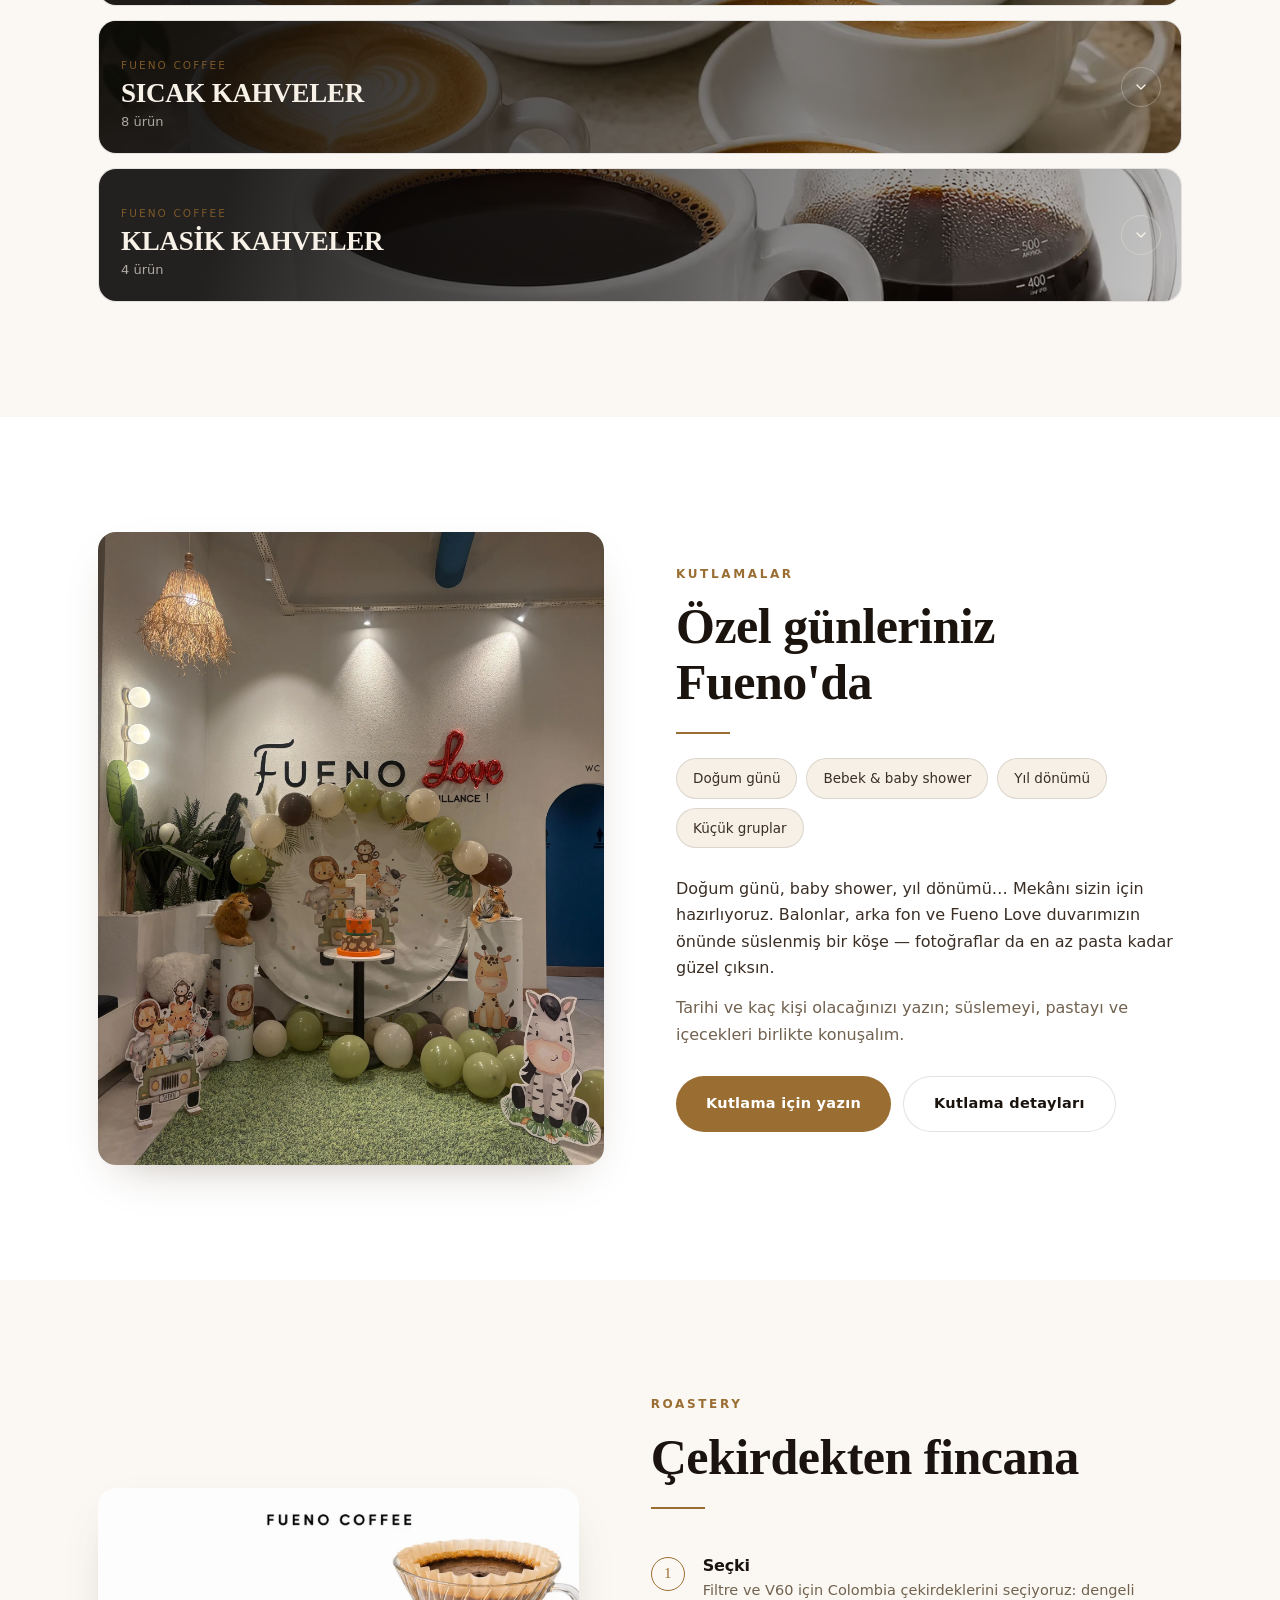
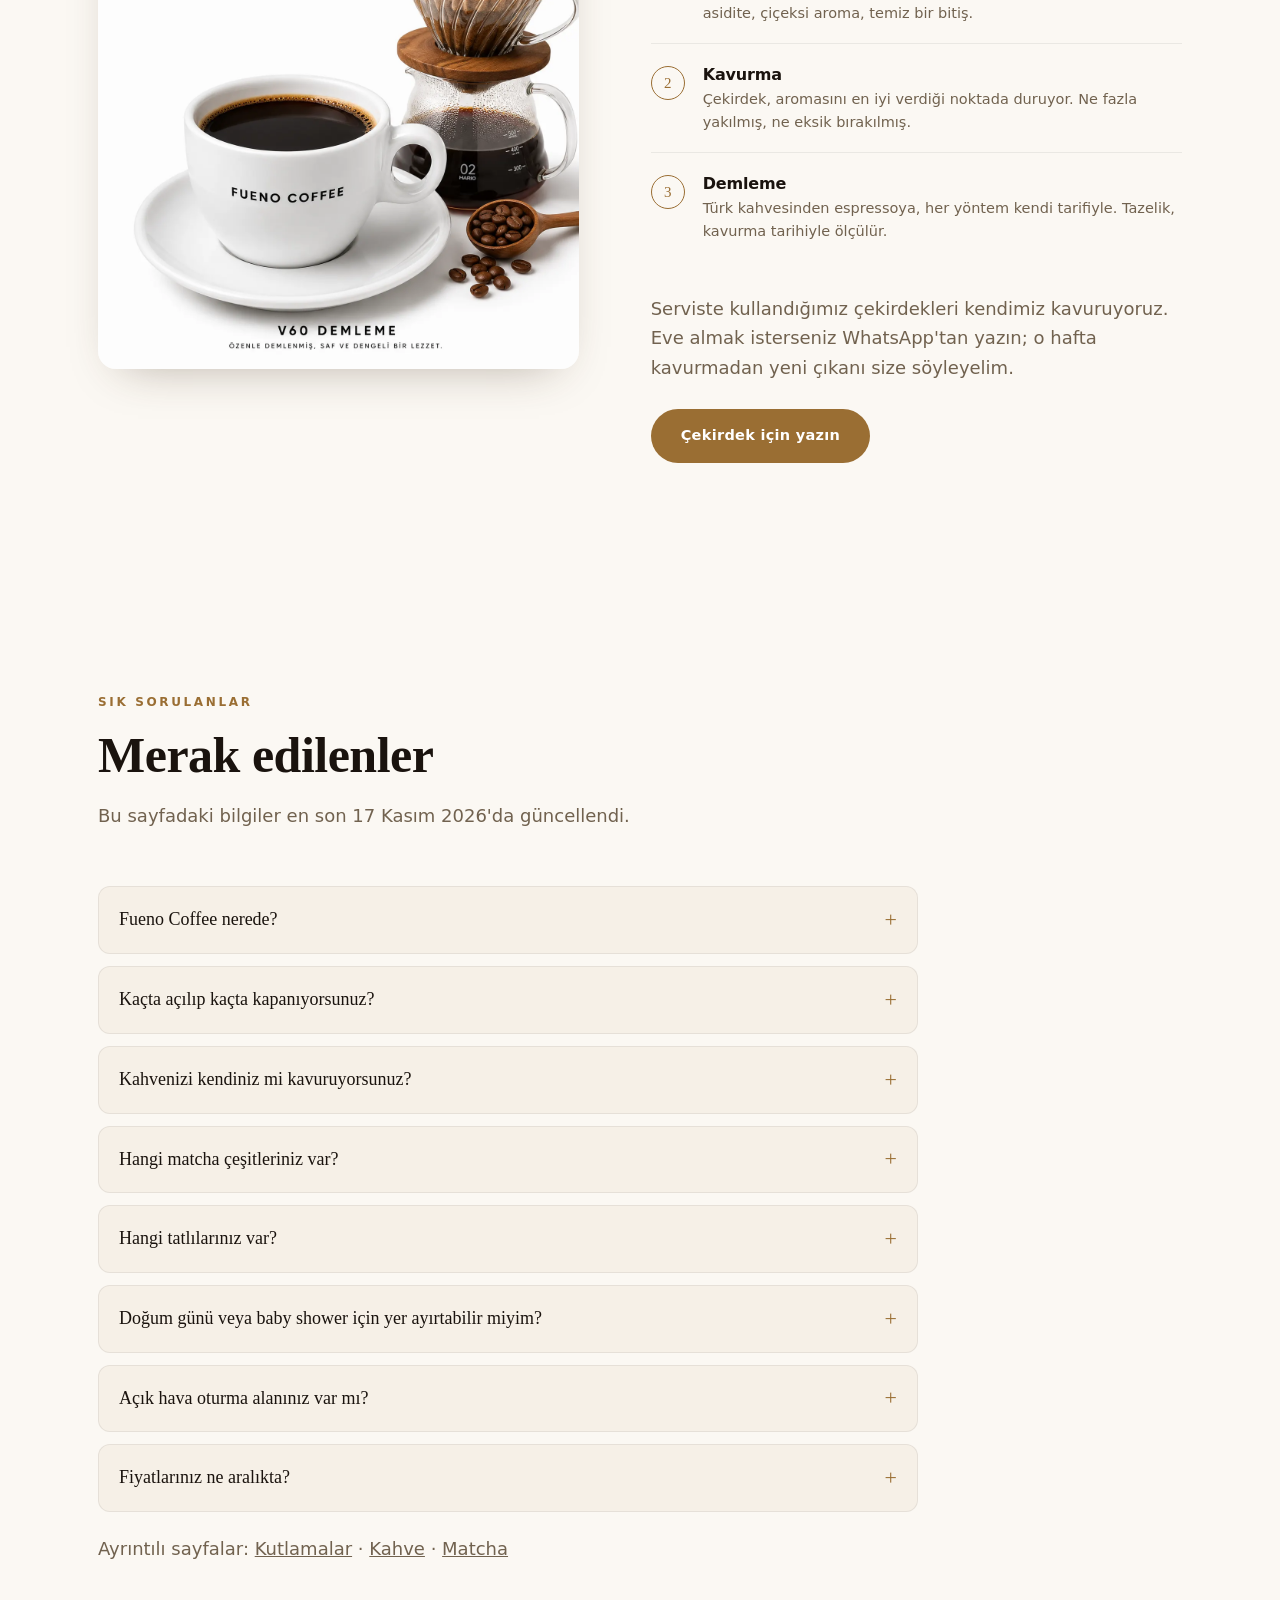
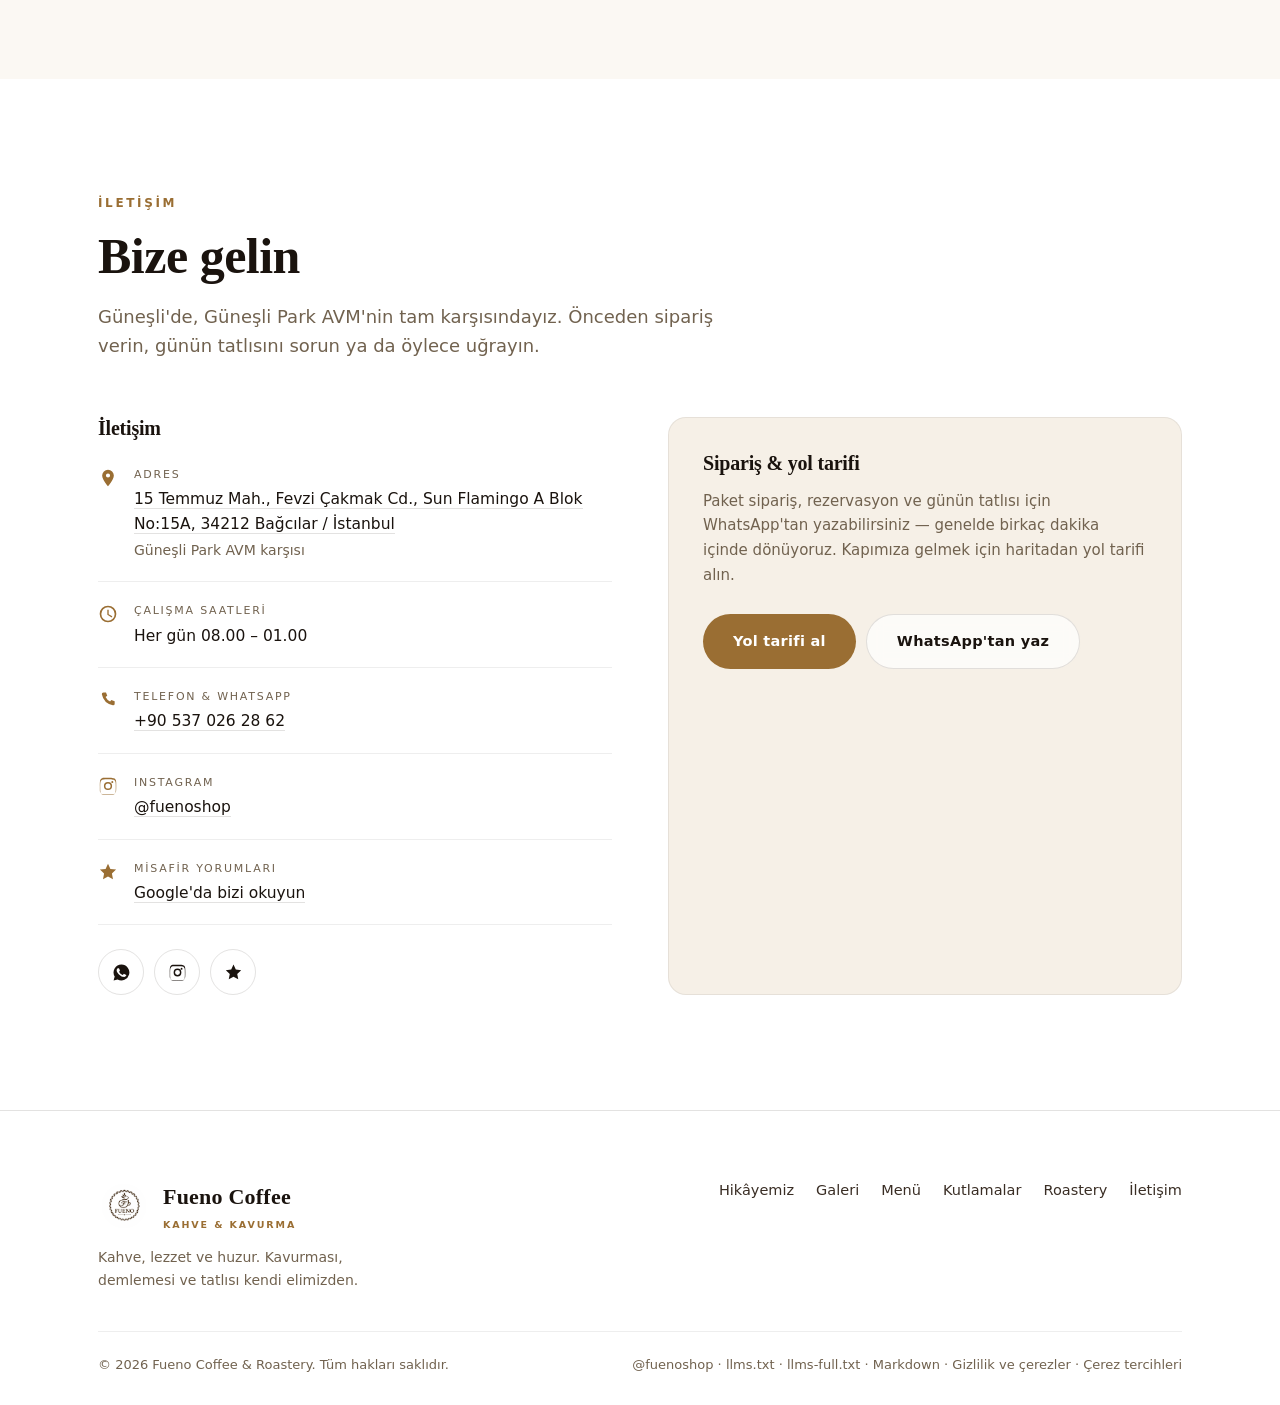
==== commit db8b8cf4: "Add consent.js and update Google Tag Manager script" ====
--- a/index.html
+++ b/index.html
@@ -1,12 +1,18 @@
 <!DOCTYPE html>
 <html lang="tr" data-theme="dark">
 <head>
-  <script async src="https://www.googletagmanager.com/gtm.js?id=GTM-WMSZH3JG"></script>
   <script>
     window.dataLayer = window.dataLayer || [];
     function gtag(){dataLayer.push(arguments);}
+    (function(){var c=null;try{c=localStorage.getItem('fueno_consent');}catch(e){}var g=c==='granted'?'granted':'denied';
+    gtag('consent','default',{ad_storage:g,ad_user_data:g,ad_personalization:g,analytics_storage:g,functionality_storage:'granted',security_storage:'granted',wait_for_update:500});
+    gtag('set','ads_data_redaction',true);gtag('set','url_passthrough',true);
+    !function(f,b,e,v,n,t,s){if(f.fbq)return;n=f.fbq=function(){n.callMethod?n.callMethod.apply(n,arguments):n.queue.push(arguments)};if(!f._fbq)f._fbq=n;n.push=n;n.loaded=!0;n.version='2.0';n.queue=[];t=b.createElement(e);t.async=!0;t.src=v;s=b.getElementsByTagName(e)[0];s.parentNode.insertBefore(t,s)}(window,document,'script','https://connect.facebook.net/en_US/fbevents.js');
+    fbq('consent',g==='granted'?'grant':'revoke');})();
     gtag('js', new Date());
   </script>
+  <script async src="https://www.googletagmanager.com/gtm.js?id=GTM-WMSZH3JG"></script>
+  <script src="/assets/consent.js" defer></script>
 <meta charset="UTF-8">
 <meta name="msvalidate.01" content="3BB802B2A64888A231568D88E32F2717">
 <meta name="viewport" content="width=device-width, initial-scale=1">
@@ -1486,7 +1492,7 @@
       <details class="faq-item"><summary data-i18n="faq.0.q">Fueno Coffee nerede?</summary><p data-i18n="faq.0.a">İstanbul Bağcılar'da, Güneşli Park AVM'nin karşısındaki Sun Flamingo'dayız: 15 Temmuz Mah., Fevzi Çakmak Cd., Sun Flamingo A Blok No:15A, 34212 Bağcılar / İstanbul.</p></details>
       <details class="faq-item"><summary data-i18n="faq.1.q">Kaçta açılıp kaçta kapanıyorsunuz?</summary><p data-i18n="faq.1.a">Haftanın her günü 08.00'de açılıp gece 01.00'de kapanıyoruz.</p></details>
       <details class="faq-item"><summary data-i18n="faq.2.q">Kahvenizi kendiniz mi kavuruyorsunuz?</summary><p data-i18n="faq.2.a">Evet. Fueno bir roastery; filtre kahve ve V60 için Kolombiya çekirdeklerini kendimiz kavuruyoruz. Türk kahvemizi de taze kavrulmuş çekirdekten, geleneksel yöntemle hazırlıyoruz. Çekirdek almak isterseniz WhatsApp'tan yazabilirsiniz.</p></details>
-      <details class="faq-item"><summary data-i18n="faq.3.q">Hangi matcha çeşitleriniz var?</summary><p data-i18n="faq.3.a">Japon matchası ve taze sütle hazırladığımız beş ice matcha latte var: klasik, çilekli, vanilyalı, yaban mersinli ve mangolu. Fiyatlar 230–250 TL arasında.</p></details>
+      <details class="faq-item"><summary data-i18n="faq.3.q">Hangi matcha çeşitleriniz var?</summary><p data-i18n="faq.3.a">Seremoni ve premium sınıfı Japon matchası ve taze sütle hazırladığımız beş ice matcha latte var: klasik, çilekli, vanilyalı, yaban mersinli ve mangolu. Fiyatlar 230–250 TL arasında.</p></details>
       <details class="faq-item"><summary data-i18n="faq.4.q">Hangi tatlılarınız var?</summary><p data-i18n="faq.4.a">Tatlılarımızı kendi mutfağımızda yapıyoruz: San Sebastian cheesecake (sade ve Antep fıstıklı), American brownie, Magnolia kupları, kremalı kruvasanlar, Fueno waffle ve çikolatalı mousse.</p></details>
       <details class="faq-item"><summary data-i18n="faq.5.q">Doğum günü veya baby shower için yer ayırtabilir miyim?</summary><p data-i18n="faq.5.a">Evet. Doğum günü, baby shower, yıl dönümü ve küçük grup kutlamaları için mekânı süslüyoruz. Tarihi ve kişi sayısını WhatsApp'tan (+90 537 026 28 62) yazmanız yeterli.</p></details>
       <details class="faq-item"><summary data-i18n="faq.6.q">Açık hava oturma alanınız var mı?</summary><p data-i18n="faq.6.a">Evet. Palmiyelerin altında, gündüz gölgeli, akşam ışıklarla aydınlanan bir terasımız var.</p></details>
@@ -1571,7 +1577,7 @@
     </div>
     <div class="footer-bottom">
       <span>© 2026 Fueno Coffee &amp; Roastery. <span data-i18n="footer.rights">Tüm hakları saklıdır.</span></span>
-      <span><a href="https://www.instagram.com/fuenoshop/" target="_blank" rel="noopener" style="text-decoration:none">@fuenoshop</a> · <a href="/llms.txt" style="text-decoration:none">llms.txt</a> · <a href="/llms-full.txt" style="text-decoration:none">llms-full.txt</a> · <a href="/index.md" style="text-decoration:none">Markdown</a></span>
+      <span><a href="https://www.instagram.com/fuenoshop/" target="_blank" rel="noopener" style="text-decoration:none">@fuenoshop</a> · <a href="/llms.txt" style="text-decoration:none">llms.txt</a> · <a href="/llms-full.txt" style="text-decoration:none">llms-full.txt</a> · <a href="/index.md" style="text-decoration:none">Markdown</a> · <a href="/gizlilik/" style="text-decoration:none">Gizlilik ve çerezler</a> · <a href="#" data-cookie-settings style="text-decoration:none">Çerez tercihleri</a></span>
     </div>
   </div>
 </footer>
@@ -2673,7 +2679,7 @@
      "name": "Hangi matcha çeşitleriniz var?",
      "acceptedAnswer": {
       "@type": "Answer",
-      "text": "Japon matchası ve taze sütle hazırladığımız beş ice matcha latte var: klasik, çilekli, vanilyalı, yaban mersinli ve mangolu. Fiyatlar 230–250 TL arasında."
+      "text": "Seremoni ve premium sınıfı Japon matchası ve taze sütle hazırladığımız beş ice matcha latte var: klasik, çilekli, vanilyalı, yaban mersinli ve mangolu. Fiyatlar 230–250 TL arasında."
      }
     },
     {
@@ -2715,7 +2721,7 @@
 </script>
 
 <script>
-window.FUENO_UI_EN = {"meta.title": "Fueno Coffee & Roastery | Coffee, Matcha & Desserts in Güneşli, Istanbul", "meta.desc": "A café that roasts its own coffee, across from Güneşli Park mall in Istanbul: V60, Turkish coffee, iced matcha lattes, San Sebastian cheesecake and homemade desserts. Open daily 08:00–01:00.", "brand.sub": "Coffee & Roastery", "hero.eyebrow": "Coffee & Roastery", "hero.tagline": "Coffee, flavour and calm — under the palms, from morning to late.", "hero.cta1": "Explore the menu", "hero.cta2": "Message us on WhatsApp", "hero.note1": "12 categories", "hero.note2": "87 items", "hero.note3": "Roasted in-house", "strip.wa.l": "Order & ask", "strip.wa.v": "WhatsApp", "strip.ig.l": "Follow us", "strip.ig.v": "@fuenoshop", "strip.rev.l": "Guest reviews", "strip.rev.v": "Google Reviews", "strip.map.l": "Directions", "strip.map.v": "Open in Maps", "story.eyebrow": "Our Story", "story.title": "Every step from bean to cup", "story.p1": "Fueno Coffee & Roastery exists for people who think coffee is not something to rush. Like every place with “roastery” on the door, we roast our own beans — because the character of a cup is set long before it is brewed.", "story.p2": "The Colombian beans we pick for filter and V60 stand out with balanced acidity and a floral aroma; our Turkish coffee is prepared the traditional way, from freshly roasted beans. And the desserts beside it — from San Sebastian cheesecake to brownies — are made in our own kitchen with the same care.", "story.p3": "At our tables under the palms, the morning coffee and the late-afternoon conversation get the same welcome. The door is open.", "story.badge.n": "87", "story.badge.l": "items on the menu", "gallery.eyebrow": "Gallery", "gallery.title": "By day and by night", "gallery.lede": "From our tables under the palms to the lights after dark — and everything we serve in between.", "menu.eyebrow": "Menu", "menu.title": "Our menu", "menu.lede": "12 categories, 87 items. Tap a category to open it, or search for what you are craving.", "menu.search": "Search the menu…", "menu.empty": "No items match your search.", "menu.count": "{n} items", "roast.eyebrow": "Roastery", "roast.title": "From bean to cup", "roast.lede": "We roast the beans we serve. If you would like to take some home, write to us on WhatsApp and we will tell you what is fresh out of the roaster this week.", "roast.cta": "Ask about beans", "visit.eyebrow": "Visit Us", "visit.title": "Come and see us", "visit.lede": "We are in Güneşli, right across from Güneşli Park mall. Order ahead, ask about today's bakes, or just drop by.", "visit.contact": "Get in touch", "visit.hours": "Opening hours", "visit.address.l": "Address", "visit.phone.l": "Phone & WhatsApp", "visit.ig.l": "Instagram", "visit.rev.l": "Guest reviews", "visit.rev.v": "Read us on Google", "visit.order.t": "Order & directions", "visit.order.d": "Message us on WhatsApp for takeaway, reservations or today's bakes — we usually reply within a few minutes. Open the map for directions to our door.", "visit.cta.map": "Get directions", "visit.cta.wa": "Message on WhatsApp", "footer.tagline": "Coffee, flavour and calm. Roasted, brewed and baked in-house.", "footer.rights": "All rights reserved.", "nav.aria": "Main navigation", "theme.toLight": "Switch to light mode", "theme.toDark": "Switch to dark mode", "totop": "Back to top", "nav#hikayemiz": "Our Story", "nav#galeri": "Gallery", "nav#menu": "Menu", "nav#kutlama": "Celebrations", "nav#roastery": "Roastery", "nav#ziyaret": "Visit Us", "pillar.0.t": "Roasted in-house", "pillar.0.d": "We roast our own beans. A cup's character is decided long before brewing — at the roaster.", "pillar.1.t": "Careful brewing", "pillar.1.d": "From espresso to V60, every method has its own ratio and timing. Our team repeats it with the same care, cup after cup.", "pillar.2.t": "Desserts from our kitchen", "pillar.2.d": "Cheesecake, brownie, waffle, croissant — whatever belongs beside a good coffee, made with the same attention.", "step.0.t": "Sourcing", "step.0.d": "For filter and V60 we choose Colombian beans — balanced acidity, floral aroma, a clean finish.", "step.1.t": "Roasting", "step.1.d": "We stop the roast where the bean gives its best. Never scorched, never underdone.", "step.2.t": "Brewing", "step.2.d": "From Turkish coffee to espresso, each method by its own recipe. Freshness is measured from the roast date.", "hero.slide.0": "The Fueno terrace at night", "hero.slide.1": "Fueno Coffee storefront", "hero.slide.2": "Fresh fruit mocktails", "gal.0": "The terrace at night, neon sign and string lights", "gal.1": "Fresh fruit mocktails", "gal.2": "The storefront under the palms", "gal.3": "The straw bar at night", "gal.4": "Outdoor seating under the lights", "gal.5": "Indoor space set up for a celebration", "gal.6": "The entrance to Fueno Coffee", "gal.7": "V60 pour-over", "gal.8": "Hot coffees", "gal.9": "Desserts and pastries", "gal.10": "Frozen drinks", "gal.11": "Matcha", "gal.12": "Lemonades", "split.0.k": "Daytime", "split.0.t": "In the shade of the palms", "split.0.d": "Morning espresso, iced coffee in the afternoon and lemonades that cool you down. The outside tables stay shaded all day.", "split.1.k": "After dark", "split.1.t": "When the lights come on", "split.1.d": "Straw canopies, strings of bulbs and the neon sign. This is the place at its best — made for long evening conversations.", "tag.0": "Birthdays", "tag.1": "Baby showers", "tag.2": "Anniversaries", "tag.3": "Small groups", "hero.slidelabel": "Show photo {n}", "celeb.eyebrow": "Celebrations", "celeb.title": "Your special days, at Fueno", "celeb.p1": "Birthdays, baby showers, anniversaries — we set the room up for you. Balloons, a backdrop and a decorated corner in front of our Fueno Love wall, so the photos come out as good as the cake.", "celeb.p2": "Tell us the date and how many of you there will be; we will talk through the decoration, the cake and the drinks together.", "celeb.cta": "Ask about a celebration", "visit.address.note": "Across from Güneşli Park mall", "visit.hours.v": "Every day 08:00 – 01:00", "faq.eyebrow": "FAQ", "faq.title": "Good to know", "celeb.more": "Celebration details", "faq.more": "More details:", "faq.updated": "Information on this page was last updated on 17 November 2026.", "faq.0.q": "Where is Fueno Coffee?", "faq.0.a": "We are in Güneşli, Bağcılar (Istanbul), right across from Güneşli Park shopping mall, at Sun Flamingo: 15 Temmuz Mah., Fevzi Çakmak Cd., Sun Flamingo A Blok No:15A, 34212 Bağcılar / İstanbul.", "faq.1.q": "What are your opening hours?", "faq.1.a": "We are open every day from 08:00 until 01:00 (after midnight).", "faq.2.q": "Do you roast your own coffee?", "faq.2.a": "Yes. Fueno is a roastery: we roast Colombian beans ourselves for filter coffee and V60, and make our Turkish coffee the traditional way from freshly roasted beans. Message us on WhatsApp if you would like beans to take home.", "faq.3.q": "What matcha drinks do you serve?", "faq.3.a": "We make five iced matcha lattes with Japanese matcha and fresh milk: classic, strawberry, vanilla, blueberry and mango, priced 230–250 TL.", "faq.4.q": "Which desserts do you have?", "faq.4.a": "Our desserts are made in our own kitchen: San Sebastian cheesecake (plain and pistachio), American brownie, Magnolia cups, cream-filled croissants, the Fueno waffle and chocolate mousse.", "faq.5.q": "Can I book Fueno for a birthday or baby shower?", "faq.5.a": "Yes. We decorate the space for birthdays, baby showers, anniversaries and small groups. Just send the date and number of guests on WhatsApp (+90 537 026 28 62).", "faq.6.q": "Do you have outdoor seating?", "faq.6.a": "Yes. Our terrace sits under palm trees: shaded during the day and lit with string lights in the evening.", "faq.7.q": "How much does it cost?", "faq.7.a": "Menu items range from about 110 to 360 TL; most guests spend 200–400 TL per person."};
+window.FUENO_UI_EN = {"meta.title": "Fueno Coffee & Roastery | Coffee, Matcha & Desserts in Güneşli, Istanbul", "meta.desc": "A café that roasts its own coffee, across from Güneşli Park mall in Istanbul: V60, Turkish coffee, iced matcha lattes, San Sebastian cheesecake and homemade desserts. Open daily 08:00–01:00.", "brand.sub": "Coffee & Roastery", "hero.eyebrow": "Coffee & Roastery", "hero.tagline": "Coffee, flavour and calm — under the palms, from morning to late.", "hero.cta1": "Explore the menu", "hero.cta2": "Message us on WhatsApp", "hero.note1": "12 categories", "hero.note2": "87 items", "hero.note3": "Roasted in-house", "strip.wa.l": "Order & ask", "strip.wa.v": "WhatsApp", "strip.ig.l": "Follow us", "strip.ig.v": "@fuenoshop", "strip.rev.l": "Guest reviews", "strip.rev.v": "Google Reviews", "strip.map.l": "Directions", "strip.map.v": "Open in Maps", "story.eyebrow": "Our Story", "story.title": "Every step from bean to cup", "story.p1": "Fueno Coffee & Roastery exists for people who think coffee is not something to rush. Like every place with “roastery” on the door, we roast our own beans — because the character of a cup is set long before it is brewed.", "story.p2": "The Colombian beans we pick for filter and V60 stand out with balanced acidity and a floral aroma; our Turkish coffee is prepared the traditional way, from freshly roasted beans. And the desserts beside it — from San Sebastian cheesecake to brownies — are made in our own kitchen with the same care.", "story.p3": "At our tables under the palms, the morning coffee and the late-afternoon conversation get the same welcome. The door is open.", "story.badge.n": "87", "story.badge.l": "items on the menu", "gallery.eyebrow": "Gallery", "gallery.title": "By day and by night", "gallery.lede": "From our tables under the palms to the lights after dark — and everything we serve in between.", "menu.eyebrow": "Menu", "menu.title": "Our menu", "menu.lede": "12 categories, 87 items. Tap a category to open it, or search for what you are craving.", "menu.search": "Search the menu…", "menu.empty": "No items match your search.", "menu.count": "{n} items", "roast.eyebrow": "Roastery", "roast.title": "From bean to cup", "roast.lede": "We roast the beans we serve. If you would like to take some home, write to us on WhatsApp and we will tell you what is fresh out of the roaster this week.", "roast.cta": "Ask about beans", "visit.eyebrow": "Visit Us", "visit.title": "Come and see us", "visit.lede": "We are in Güneşli, right across from Güneşli Park mall. Order ahead, ask about today's bakes, or just drop by.", "visit.contact": "Get in touch", "visit.hours": "Opening hours", "visit.address.l": "Address", "visit.phone.l": "Phone & WhatsApp", "visit.ig.l": "Instagram", "visit.rev.l": "Guest reviews", "visit.rev.v": "Read us on Google", "visit.order.t": "Order & directions", "visit.order.d": "Message us on WhatsApp for takeaway, reservations or today's bakes — we usually reply within a few minutes. Open the map for directions to our door.", "visit.cta.map": "Get directions", "visit.cta.wa": "Message on WhatsApp", "footer.tagline": "Coffee, flavour and calm. Roasted, brewed and baked in-house.", "footer.rights": "All rights reserved.", "nav.aria": "Main navigation", "theme.toLight": "Switch to light mode", "theme.toDark": "Switch to dark mode", "totop": "Back to top", "nav#hikayemiz": "Our Story", "nav#galeri": "Gallery", "nav#menu": "Menu", "nav#kutlama": "Celebrations", "nav#roastery": "Roastery", "nav#ziyaret": "Visit Us", "pillar.0.t": "Roasted in-house", "pillar.0.d": "We roast our own beans. A cup's character is decided long before brewing — at the roaster.", "pillar.1.t": "Careful brewing", "pillar.1.d": "From espresso to V60, every method has its own ratio and timing. Our team repeats it with the same care, cup after cup.", "pillar.2.t": "Desserts from our kitchen", "pillar.2.d": "Cheesecake, brownie, waffle, croissant — whatever belongs beside a good coffee, made with the same attention.", "step.0.t": "Sourcing", "step.0.d": "For filter and V60 we choose Colombian beans — balanced acidity, floral aroma, a clean finish.", "step.1.t": "Roasting", "step.1.d": "We stop the roast where the bean gives its best. Never scorched, never underdone.", "step.2.t": "Brewing", "step.2.d": "From Turkish coffee to espresso, each method by its own recipe. Freshness is measured from the roast date.", "hero.slide.0": "The Fueno terrace at night", "hero.slide.1": "Fueno Coffee storefront", "hero.slide.2": "Fresh fruit mocktails", "gal.0": "The terrace at night, neon sign and string lights", "gal.1": "Fresh fruit mocktails", "gal.2": "The storefront under the palms", "gal.3": "The straw bar at night", "gal.4": "Outdoor seating under the lights", "gal.5": "Indoor space set up for a celebration", "gal.6": "The entrance to Fueno Coffee", "gal.7": "V60 pour-over", "gal.8": "Hot coffees", "gal.9": "Desserts and pastries", "gal.10": "Frozen drinks", "gal.11": "Matcha", "gal.12": "Lemonades", "split.0.k": "Daytime", "split.0.t": "In the shade of the palms", "split.0.d": "Morning espresso, iced coffee in the afternoon and lemonades that cool you down. The outside tables stay shaded all day.", "split.1.k": "After dark", "split.1.t": "When the lights come on", "split.1.d": "Straw canopies, strings of bulbs and the neon sign. This is the place at its best — made for long evening conversations.", "tag.0": "Birthdays", "tag.1": "Baby showers", "tag.2": "Anniversaries", "tag.3": "Small groups", "hero.slidelabel": "Show photo {n}", "celeb.eyebrow": "Celebrations", "celeb.title": "Your special days, at Fueno", "celeb.p1": "Birthdays, baby showers, anniversaries — we set the room up for you. Balloons, a backdrop and a decorated corner in front of our Fueno Love wall, so the photos come out as good as the cake.", "celeb.p2": "Tell us the date and how many of you there will be; we will talk through the decoration, the cake and the drinks together.", "celeb.cta": "Ask about a celebration", "visit.address.note": "Across from Güneşli Park mall", "visit.hours.v": "Every day 08:00 – 01:00", "faq.eyebrow": "FAQ", "faq.title": "Good to know", "celeb.more": "Celebration details", "faq.more": "More details:", "faq.updated": "Information on this page was last updated on 17 November 2026.", "faq.0.q": "Where is Fueno Coffee?", "faq.0.a": "We are in Güneşli, Bağcılar (Istanbul), right across from Güneşli Park shopping mall, at Sun Flamingo: 15 Temmuz Mah., Fevzi Çakmak Cd., Sun Flamingo A Blok No:15A, 34212 Bağcılar / İstanbul.", "faq.1.q": "What are your opening hours?", "faq.1.a": "We are open every day from 08:00 until 01:00 (after midnight).", "faq.2.q": "Do you roast your own coffee?", "faq.2.a": "Yes. Fueno is a roastery: we roast Colombian beans ourselves for filter coffee and V60, and make our Turkish coffee the traditional way from freshly roasted beans. Message us on WhatsApp if you would like beans to take home.", "faq.3.q": "What matcha drinks do you serve?", "faq.3.a": "We make five iced matcha lattes with ceremonial and premium grade Japanese matcha and fresh milk: classic, strawberry, vanilla, blueberry and mango, priced 230–250 TL.", "faq.4.q": "Which desserts do you have?", "faq.4.a": "Our desserts are made in our own kitchen: San Sebastian cheesecake (plain and pistachio), American brownie, Magnolia cups, cream-filled croissants, the Fueno waffle and chocolate mousse.", "faq.5.q": "Can I book Fueno for a birthday or baby shower?", "faq.5.a": "Yes. We decorate the space for birthdays, baby showers, anniversaries and small groups. Just send the date and number of guests on WhatsApp (+90 537 026 28 62).", "faq.6.q": "Do you have outdoor seating?", "faq.6.a": "Yes. Our terrace sits under palm trees: shaded during the day and lit with string lights in the evening.", "faq.7.q": "How much does it cost?", "faq.7.a": "Menu items range from about 110 to 360 TL; most guests spend 200–400 TL per person."};
 window.FUENO_MENU_EN = [{"name":"DESSERTS & PASTRY","products":[{"name":"SAN SEBASTIAN CHEESECAKE","desc":"San Sebastian Cheesecake, lightly caramelized on the outside, rich and silky within. Its distinctive gently burnt aroma and creamy flavour offer a unique taste experience in every bite. Recommended with Belgian chocolate."},{"name":"PISTACHIO SAN SEBASTIAN CHEESECAKE","desc":"Lightly caramelized on the outside, packed with real Antep pistachio and a silky texture, this is our Pistachio San Sebastian Cheesecake. Its distinctive gently burnt aroma and creamy flavour offer a unique taste experience in every bite. Recommended with Belgian chocolate."},{"name":"AMERICAN BROWNIE","desc":"American Brownie, with an intense cocoa flavour, a lightly crisp crust and a soft white-chocolate centre. The rich aroma of real chocolate makes every bite a true dessert pleasure."},{"name":"STRAWBERRY CUP (MAGNOLIA)","desc":"A cup classic bringing together cake crumbs at the bottom, strawberry pieces and delicious pastry cream."},{"name":"LOTUS CUP (MAGNOLIA)","desc":"A cup classic bringing together cake crumbs at the bottom, Lotus chocolate, Lotus biscuit pieces and delicious pastry cream."},{"name":"PISTACHIO CUP (MAGNOLIA)","desc":"A cup classic bringing together cake crumbs at the bottom, delicious Antep pistachio chocolate, pistachio crumbs and delicious pastry cream."},{"name":"OREO CUP (MAGNOLIA)","desc":"A cup classic bringing together cake crumbs at the bottom, Oreo pieces and delicious pastry cream."},{"name":"CROISSANT CREAM STRAWBERRY","desc":"A delicious French touch: a lovely buttery croissant filled with exquisite pastry cream, fresh strawberry jam and fresh strawberry pieces."},{"name":"CROISSANT CREAM LOTUS","desc":"A delicious French touch: a lovely buttery croissant filled with exquisite pastry cream, flowing Lotus chocolate and Lotus biscuits."},{"name":"CROISSANT CREAM PISTACHIO","desc":"A delicious French touch: a lovely buttery croissant filled with exquisite pastry cream, Antep pistachio chocolate and pistachio pieces."},{"name":"CHOCOLATE ROLL CROISSANT","desc":"A French touch: a lovely buttery roll croissant filled with Belgian chocolate, served on a bed of whipped cream and topped with more Belgian chocolate and pistachio pieces."},{"name":"FUENO WAFFLE","desc":"Crispy Belgian waffle served with Belgian chocolate, strawberry, banana and assorted chocolate pieces."},{"name":"AMERICAN BROWNIE WITH ICE CREAM","desc":"American Brownie, with an intense cocoa flavour, a lightly crisp crust and a soft white-chocolate centre, served with 1 scoop of the ice cream of your choice."},{"name":"CHOCOLATE MOUSSE","desc":"A light dessert made with an intense chocolate flavour and a silky texture. Its balanced sweetness and creamy body make every spoonful a delightful taste experience."}]},{"name":"FROZEN","products":[{"name":"STRAWBERRY FROZEN","desc":"Made with the perfect harmony of the freshest strawberries and ice, Strawberry Frozen is the tastiest way to cool down on summer days. Its intense fruit aroma and icy texture leave a lasting taste on the palate."},{"name":"GREEN APPLE FROZEN","desc":"The invigorating, sharp tartness of green apple meets the coolness of ice in this glass. Every sip is a refreshing break that renews your energy."},{"name":"WATERMELON FROZEN","desc":"The invigorating, refreshing flavour of watermelon meets the coolness of ice in this glass. Every sip is a refreshing break that renews your energy."},{"name":"MANGO FROZEN","desc":"This cooling drink, where tropical mangoes meet ice, is a summer favourite with its intense tropical aroma. Its icy body brings instant refreshment."},{"name":"MIXED BERRY FROZEN","desc":"This cooling drink, where red forest berries meet ice, is a summer favourite with its intense fruit aroma. Its icy body brings instant refreshment."},{"name":"BLUEBERRY FROZEN","desc":"Carefully selected blueberries blended with ice, leaving a lasting freshness on the palate with a balance of gentle tartness and sweetness."},{"name":"PINEAPPLE FROZEN","desc":"The sweetest, coolest form of tropical pineapple flavour, this drink gives energy all day long with its refreshing body."},{"name":"SWEET & SOUR FROZEN","desc":"Made from several fruits, this drink is the coolest form of sweet-and-sour flavour and gives energy all day long with its refreshing body."}]},{"name":"COLD COFFEES","products":[{"name":"ICE LUNGO","desc":"The coolest form of the classic Lungo. Made with the unique harmony of long-shot espresso and ice, this is a strong and refreshing coffee experience. The freshest answer to your coffee craving on hot days."},{"name":"ICE AMERICANO","desc":"Made with a double shot of espresso and cold water. An unsweetened, refreshing drink with an intense coffee aroma. An ideal choice for lovers of plain coffee."},{"name":"ICE LATTE","desc":"Made with a double shot of espresso and cold milk. Stands out with its smooth body and balanced coffee aroma. A cooling and light coffee experience. Unsweetened."},{"name":"ICE WHITE MOCHA","desc":"Sweet white chocolate, cold milk and espresso come together for a smooth, ice-cold coffee pleasure."},{"name":"ICE MOCHA","desc":"Rich chocolate, cold milk and espresso come together for a smooth, ice-cold coffee pleasure."},{"name":"ICE CARAMEL LATTE","desc":"Rich caramel aroma, cold milk and espresso come together for a smooth, ice-cold coffee pleasure."},{"name":"ICE SALTED CARAMEL LATTE","desc":"Delicious salted caramel, cold milk and espresso come together for a smooth, ice-cold coffee pleasure."},{"name":"ICE PISTACHIO LATTE","desc":"Delicious Antep pistachio flavour, cold milk and espresso come together for a smooth, ice-cold coffee pleasure."},{"name":"ICE COCONUT LATTE","desc":"Delicious coconut aroma, cold milk and espresso come together for a smooth, ice-cold coffee pleasure."},{"name":"ICE WEGA LATTE","desc":"Delicious vanilla, coconut and caramel aroma, cold milk and espresso come together for a smooth, ice-cold coffee pleasure."}]},{"name":"MILKSHAKES","products":[{"name":"VANILLA MILKSHAKE","desc":"Delicious vanilla ice cream and cold milk come together in a smooth, creamy, cooling classic."},{"name":"CARAMEL MILKSHAKE","desc":"Delicious caramel, caramel ice cream and cold milk come together in a smooth, cooling classic."},{"name":"STRAWBERRY MILKSHAKE","desc":"Refreshing strawberry aroma, vanilla ice cream and cold milk come together in a smooth, fruity coolness."},{"name":"CHOCOLATE MILKSHAKE","desc":"Rich chocolate, chocolate ice cream and cold milk come together in a smooth, chocolate-filled coolness."},{"name":"PISTACHIO MILKSHAKE","desc":"Rich Antep pistachio flavour, ice cream and cold milk come together for a smooth, delicious milkshake pleasure."},{"name":"LOTUS MILKSHAKE","desc":"Delicious Lotus aroma, Lotus biscuit, ice cream and cold milk come together for a smooth, delicious milkshake pleasure."},{"name":"SWEET COOKIE MILKSHAKE","desc":"Cici Bebe biscuits, white chocolate, ice cream and cold milk come together for a smooth, delicious milkshake pleasure."},{"name":"MANGO MILKSHAKE","desc":"Rich mango flavour, ice cream and cold milk come together for a smooth, delicious milkshake pleasure."},{"name":"TROPIC MILKSHAKE","desc":"Mango, melon and peach come together with ice cream and cold milk for a smooth, delicious milkshake pleasure."}]},{"name":"MATCHA","products":[{"name":"ICE MATCHA LATTE","desc":"Made with the perfect harmony of carefully prepared Japanese matcha and fresh milk, Ice Matcha Latte accompanies every moment of your day with its smooth body and refreshing flavour."},{"name":"ICE STRAWBERRY MATCHA LATTE","desc":"Made with the perfect harmony of carefully prepared matcha, fresh strawberries and milk, this Ice Matcha Latte accompanies every moment of your day with its smooth body and refreshing flavour."},{"name":"ICE VANILLA MATCHA LATTE","desc":"Made with the perfect harmony of carefully prepared matcha, delicious vanilla aroma and fresh milk, this Ice Matcha Latte accompanies every moment of your day with its smooth body and refreshing flavour."},{"name":"ICE BLUEBERRY MATCHA LATTE","desc":"Made with the perfect harmony of carefully prepared matcha, blueberry aroma and fresh milk, this Ice Matcha Latte accompanies every moment of your day with its smooth body and refreshing flavour."},{"name":"ICE MANGO MATCHA LATTE","desc":"Made with the perfect harmony of carefully prepared matcha, tropical mango flavour and fresh milk, this Ice Matcha Latte accompanies every moment of your day with its smooth body and refreshing flavour."}]},{"name":"LEMONADES","products":[{"name":"ORIGINAL LEMONADE","desc":"A traditional flavour made with the refreshing tartness of freshly squeezed lemons and just the right sweetness. Additive-free and served ice-cold, a true classic that cools you down with every sip."},{"name":"STRAWBERRY LEMONADE","desc":"Fresh handmade lemonade meets the sweet aroma of real strawberries. A summer classic, cooling with its sweet-and-sour balance, served ice-cold and perfectly fresh."},{"name":"MINT LEMONADE","desc":"Delicious handmade lemonade meets fresh, cool mint leaves. Served with plenty of ice, an indispensable classic that brings extra coolness and freshness with every sip."},{"name":"MANGO LEMONADE","desc":"Delicious handmade lemonade meets tropical mango flavour. Served with plenty of ice, an indispensable Fueno classic that brings extra coolness and freshness with every sip."},{"name":"HIBISCUS LEMONADE","desc":"Delicious handmade lemonade meets legendary hibiscus flavour. Served with plenty of ice, an indispensable Fueno classic that brings extra coolness and freshness with every sip."},{"name":"BLUEBERRY LEMONADE","desc":"Delicious handmade lemonade meets rich blueberry flavour. Served with plenty of ice, an indispensable Fueno classic that brings extra coolness and freshness with every sip."}]},{"name":"COCKTAILS (NON-ALCOHOLIC)","products":[{"name":"COOL - LIME","desc":"A refreshing drink where notes of zesty lime and fresh mint meet an icy texture. Its invigorating effect brings instant coolness on hot days. Every sip leaves a clean, fresh taste on the palate."},{"name":"HIBISCUS BERRY","desc":"A refreshing drink made with the floral aroma of hibiscus and the vivid flavour of forest berries. Every sip offers a balanced and fresh taste experience."},{"name":"ORANGE MANGO","desc":"The refreshing taste of fresh orange and the natural sweetness of tropical mango together. An ice-cold flavour, ideal for cooling down and recharging at any moment of the day."},{"name":"STRAWBERRY & ACAI","desc":"The sweet aroma of fresh strawberries meets tropical acai, a powerhouse of antioxidants. A light, refreshing and ice-cold choice for freshening up at any time of day."},{"name":"MANGO COOL - LIME","desc":"Fresh lime, the coolness of mint and the natural sweetness of tropical mango together. Its ice-cold body and light structure make it perfect for cooling down all day long."}]},{"name":"DETOX & ORANGE JUICE & ATOM","products":[{"name":"GREEN DETOX","desc":"The natural freshness of fresh green apple, lemon, parsley, cucumber and mint leaves in a single glass. An ideal choice to refresh your body and start the day light and energetic."},{"name":"ALOE VERA BLEND","desc":"The natural freshness of aloe vera cut straight from the pot, fresh ginger, cucumber, lemon and mint leaves in a single glass. An ideal choice to refresh your body and start the day light and energetic. **SIGNATURE PRODUCT**"},{"name":"FRESHLY SQUEEZED ORANGE JUICE","desc":"Freshly squeezed orange juice. Served in an iced glass, fresh orange juice is a true storehouse of vitamin C. The most ideal summer drink for children and anyone eating healthily. Additive-free."},{"name":"ATOM","desc":"A magnificent combination of banana, honey, oats and milk. A filling meal, a healthy treat and an energy store all at once."}]},{"name":"FRAPPUCCINOS","products":[{"name":"VANILLA FRAPPUCCINO","desc":"The perfect harmony of vanilla's iconic flavour with coffee, ice and cream. An ideal choice for anyone looking for a sweet, cooling indulgence on hot days."},{"name":"CARAMEL FRAPPUCCINO","desc":"The perfect harmony of caramel's iconic flavour with coffee, ice and cream. An ideal choice for anyone looking for a sweet, cooling indulgence on hot days."},{"name":"CHOCOLATE FRAPPUCCINO","desc":"The perfect harmony of chocolate's iconic flavour with coffee, ice and cream. An ideal choice for anyone looking for a sweet, cooling indulgence on hot days."},{"name":"SUGAR FREE FRAPPUCCINO","desc":"The perfect harmony of sugar-free coffee with ice and cream. An ideal choice for anyone looking for a sweet, cooling indulgence on hot days."}]},{"name":"FLAVOURED HOT COFFEES","products":[{"name":"WHITE MOCHA","desc":"Sweet white chocolate, hot milk and espresso come together for a smooth, warming coffee pleasure."},{"name":"MOCHA","desc":"Rich chocolate, hot milk and espresso come together for a smooth, warming coffee pleasure."},{"name":"VANILLA LATTE","desc":"Delicious vanilla aroma, hot milk and espresso come together for a smooth, warming coffee pleasure."},{"name":"CARAMEL CREAM LATTE","desc":"Sweet caramel, hot milk and espresso come together for a smooth, warming coffee pleasure."},{"name":"SALTED CARAMEL LATTE","desc":"Delicious salted caramel, hot milk and espresso come together for a smooth, warming coffee pleasure."},{"name":"TOFFEENUT LATTE","desc":"A delicious blend of caramel and hazelnut aroma, hot milk and espresso come together for a smooth, warming coffee pleasure."},{"name":"LOTUS LATTE","desc":"Delicious Lotus chocolate, hot milk and espresso come together for a smooth, warming coffee pleasure."},{"name":"WEGA LATTE","desc":"Delicious vanilla, caramel and coconut aroma, hot milk and espresso come together for a smooth, warming coffee pleasure."},{"name":"COCONUT LATTE","desc":"Delicious coconut, hot milk and espresso come together for a smooth, warming coffee pleasure."},{"name":"PISTACHIO LATTE","desc":"Delicious Antep pistachio chocolate, hot milk and espresso come together for a smooth, warming coffee pleasure."}]},{"name":"HOT COFFEES","products":[{"name":"Espresso","desc":"Rich aroma, intense body and full crema. Coffee in its purest and strongest form."},{"name":"DOUBLE ESPRESSO","desc":"A double shot of espresso. For those looking for a more intense and stronger coffee flavour."},{"name":"LUNGO","desc":"A hot coffee brewed with a longer water flow, offering an intense coffee flavour with a smooth body. ( Long-shot espresso )"},{"name":"AMERICANO","desc":"A double espresso softened with hot water. For those who love a strong aroma in a longer drink."},{"name":"CORTADO","desc":"Equal parts espresso and hot milk, a milky flavour with a pronounced coffee taste and a strong body."},{"name":"FLAT WHITE","desc":"The perfect harmony of a double shot of espresso and smooth hot milk. A smooth body with an intense coffee taste."},{"name":"LATTE","desc":"Fresh espresso meets plenty of hot milk in an extremely smooth, classic coffee flavour."},{"name":"CAPPUCCINO","desc":"Fresh espresso, hot milk and dense milk foam come together in a classic flavour with a foamy texture and smooth body."}]},{"name":"CLASSIC COFFEES","products":[{"name":"TURKISH COFFEE","desc":"Prepared by the traditional method with freshly and carefully roasted beans, our Turkish coffee offers real coffee pleasure in every sip with its intense aroma and unique foam."},{"name":"DOUBLE TURKISH COFFEE","desc":"Prepared by the traditional method with carefully roasted beans, our Turkish coffee offers real coffee pleasure in every sip with its intense aroma and unique foam."},{"name":"FILTER COFFEE","desc":"Brewed from select Colombian beans, our filter coffee offers coffee pleasure in its most natural form with a balanced aroma and smooth body. An ideal choice for any moment of the day."},{"name":"V60 POUR OVER","desc":"Carefully prepared from Colombian beans with the V60 brewing method, our coffee stands out with its floral aromas, balanced acidity and clean body. Discover the bean's natural character in its purest form in every cup."}]}];
 </script>
 <script src="/assets/site.js" defer></script>
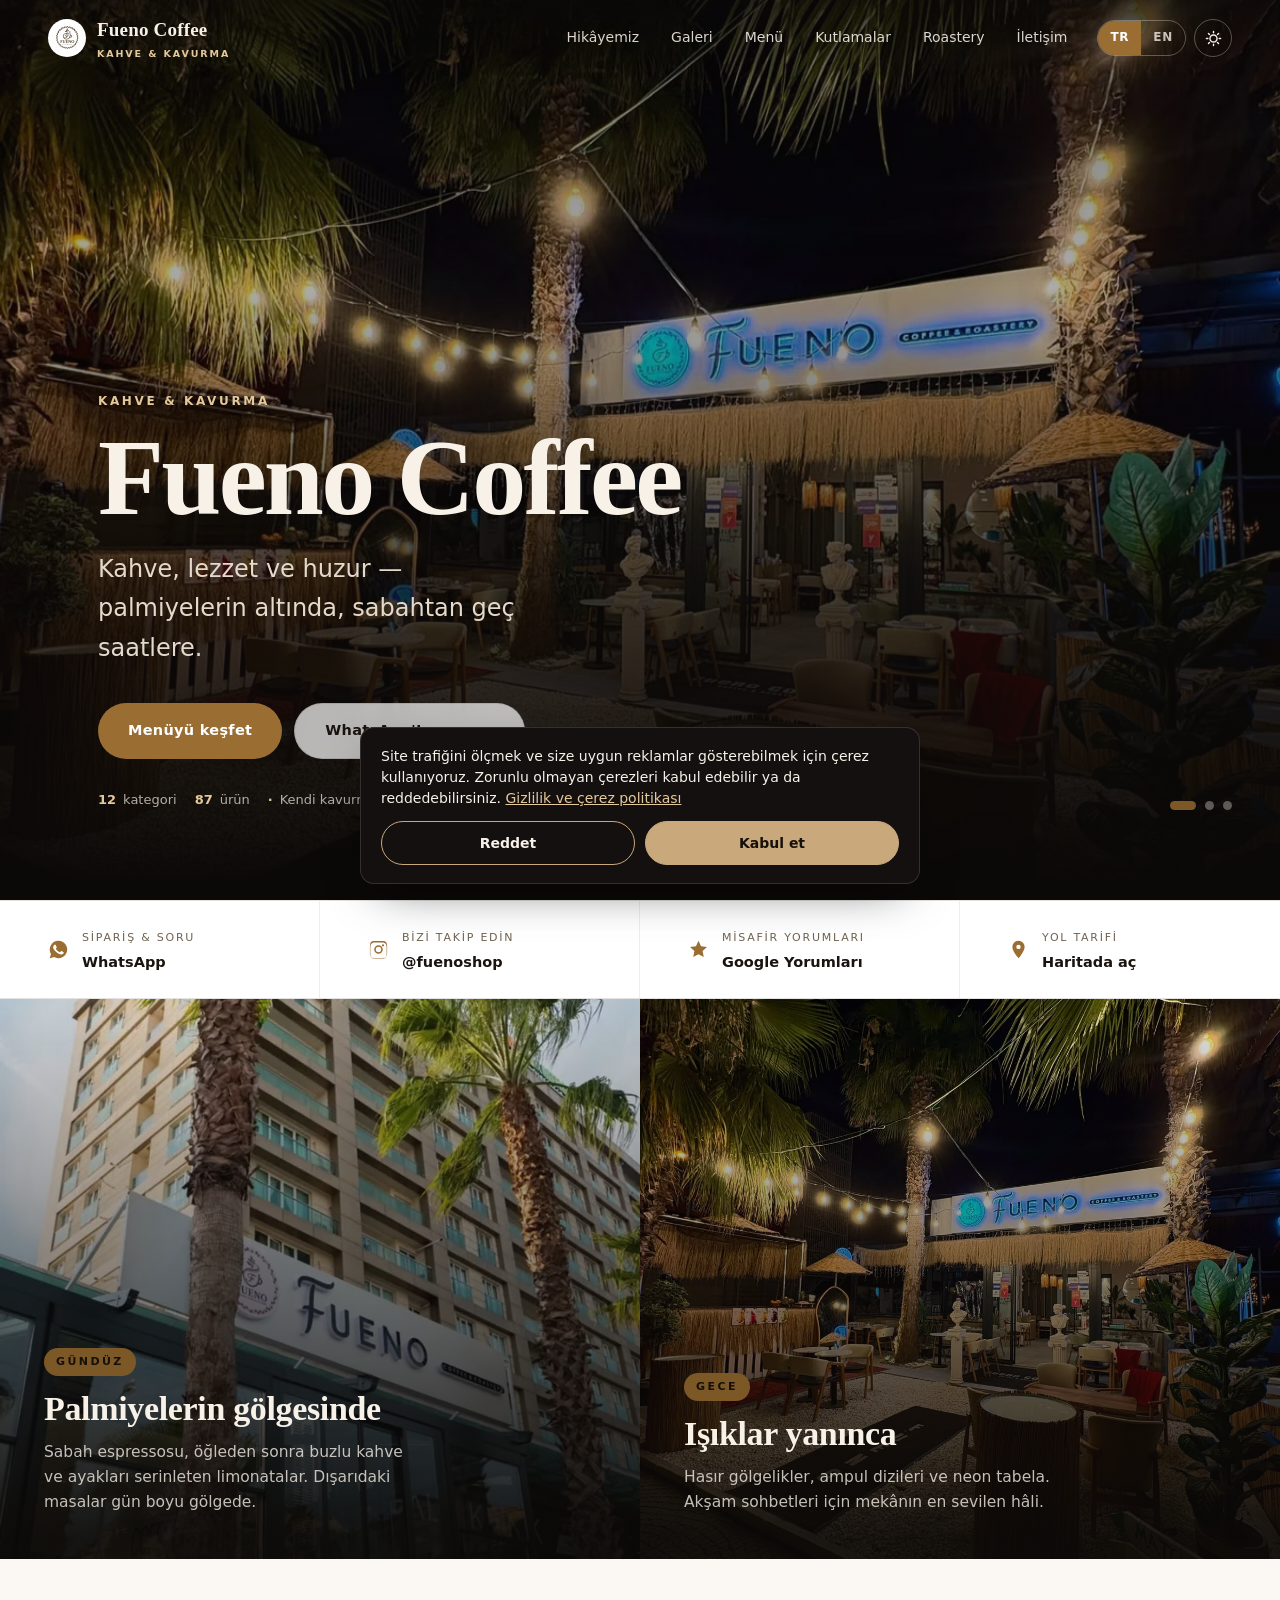
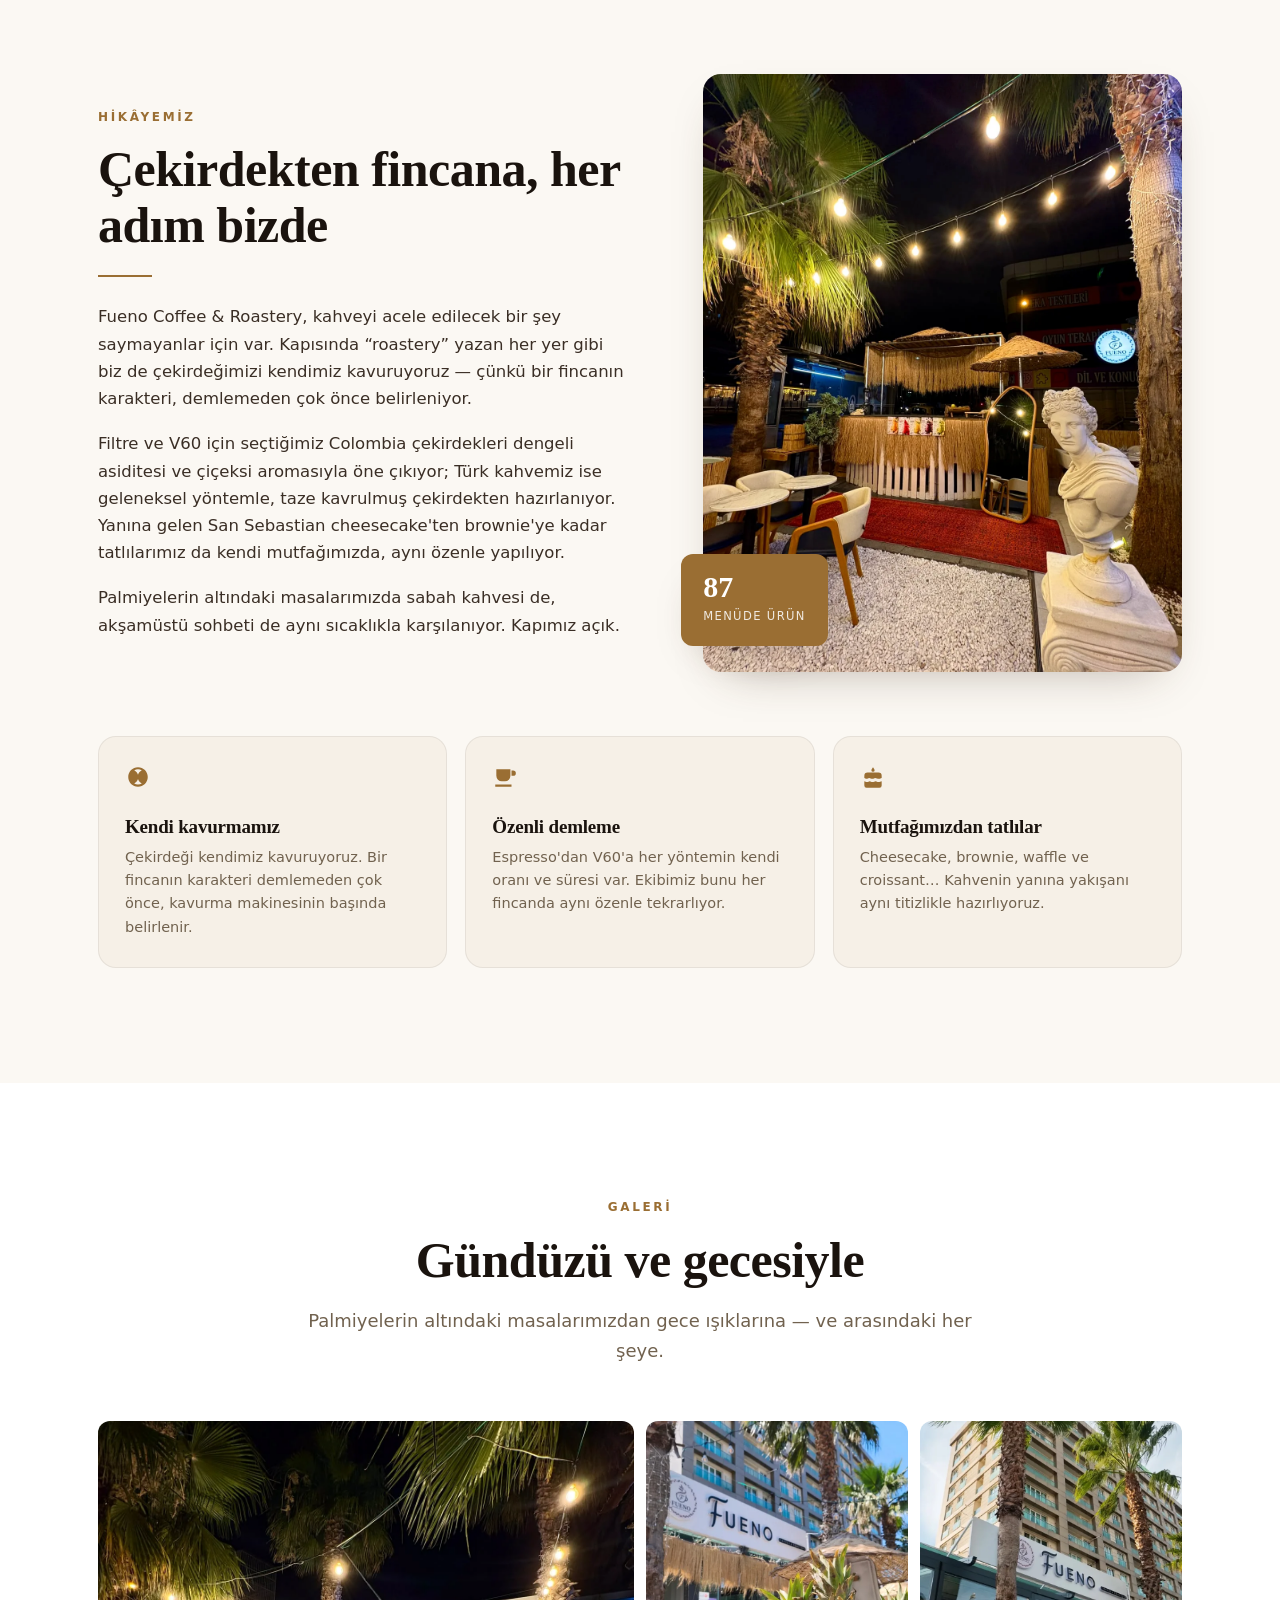
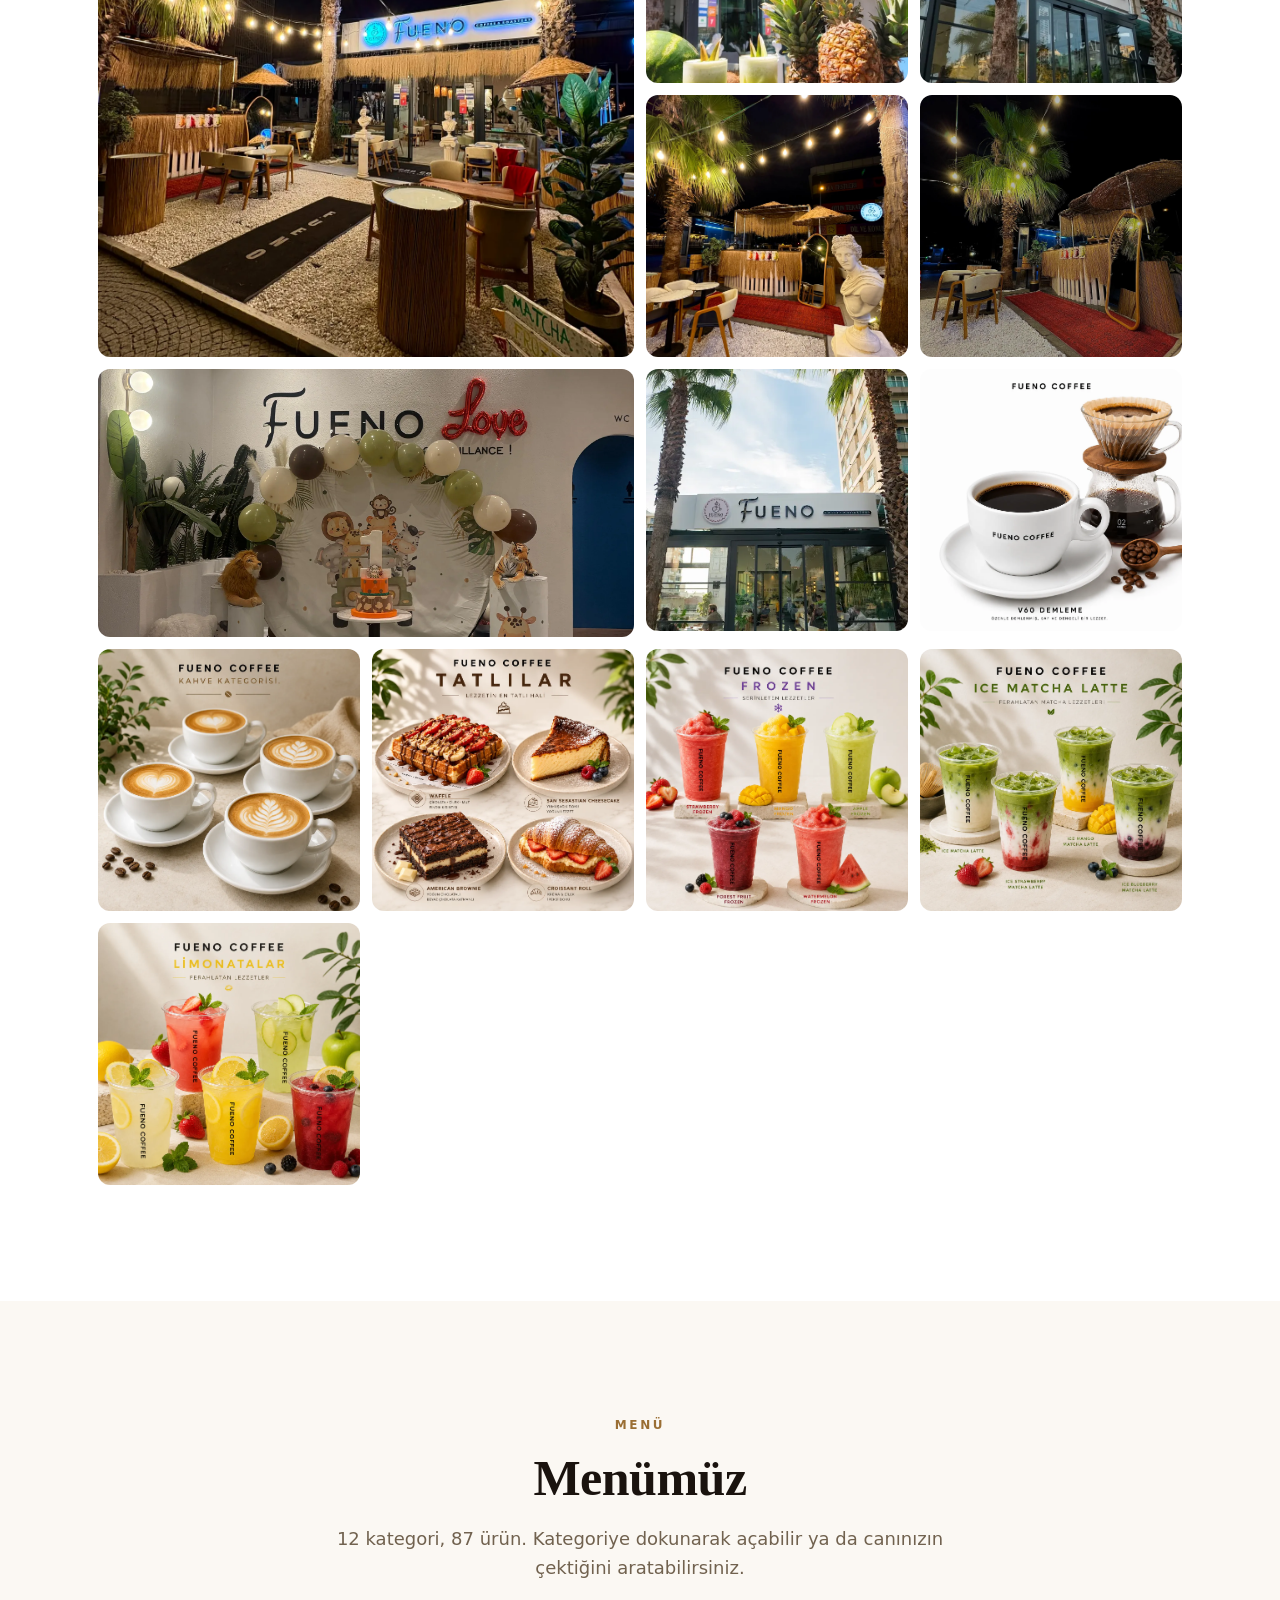
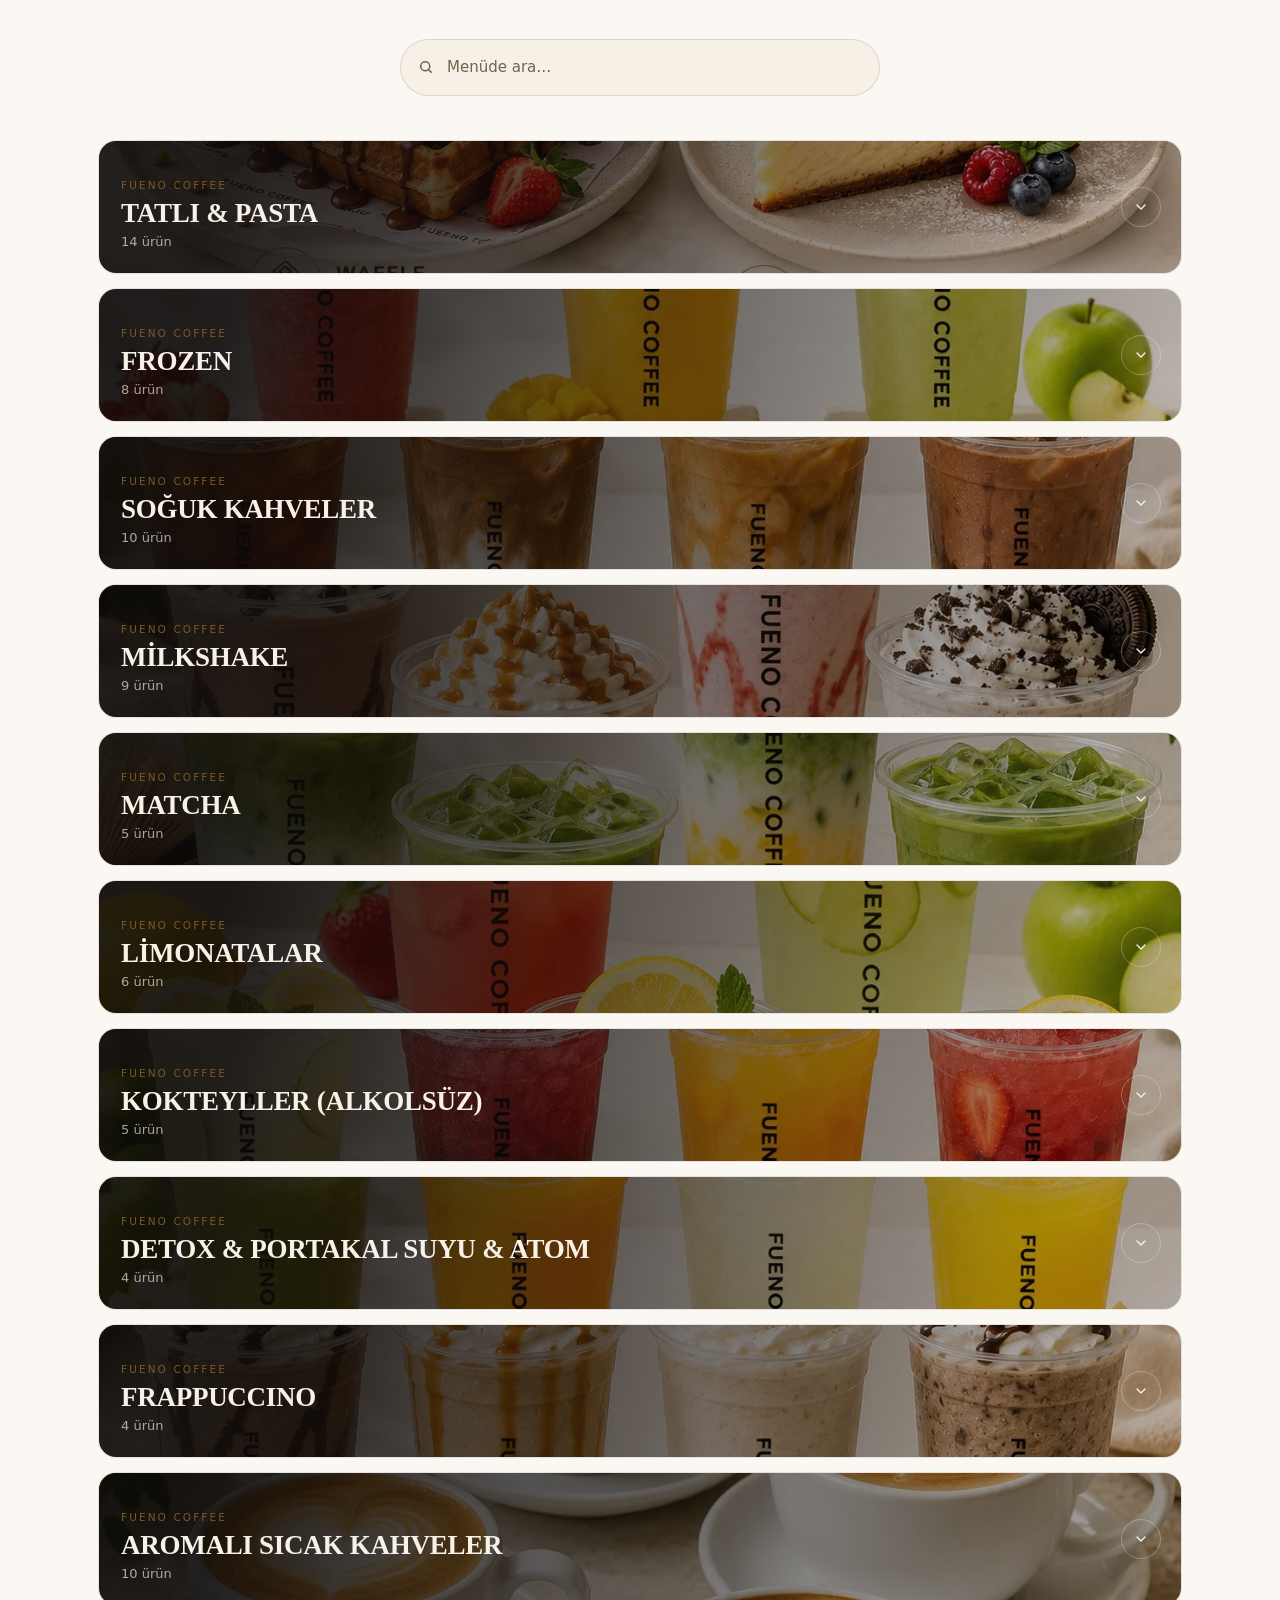
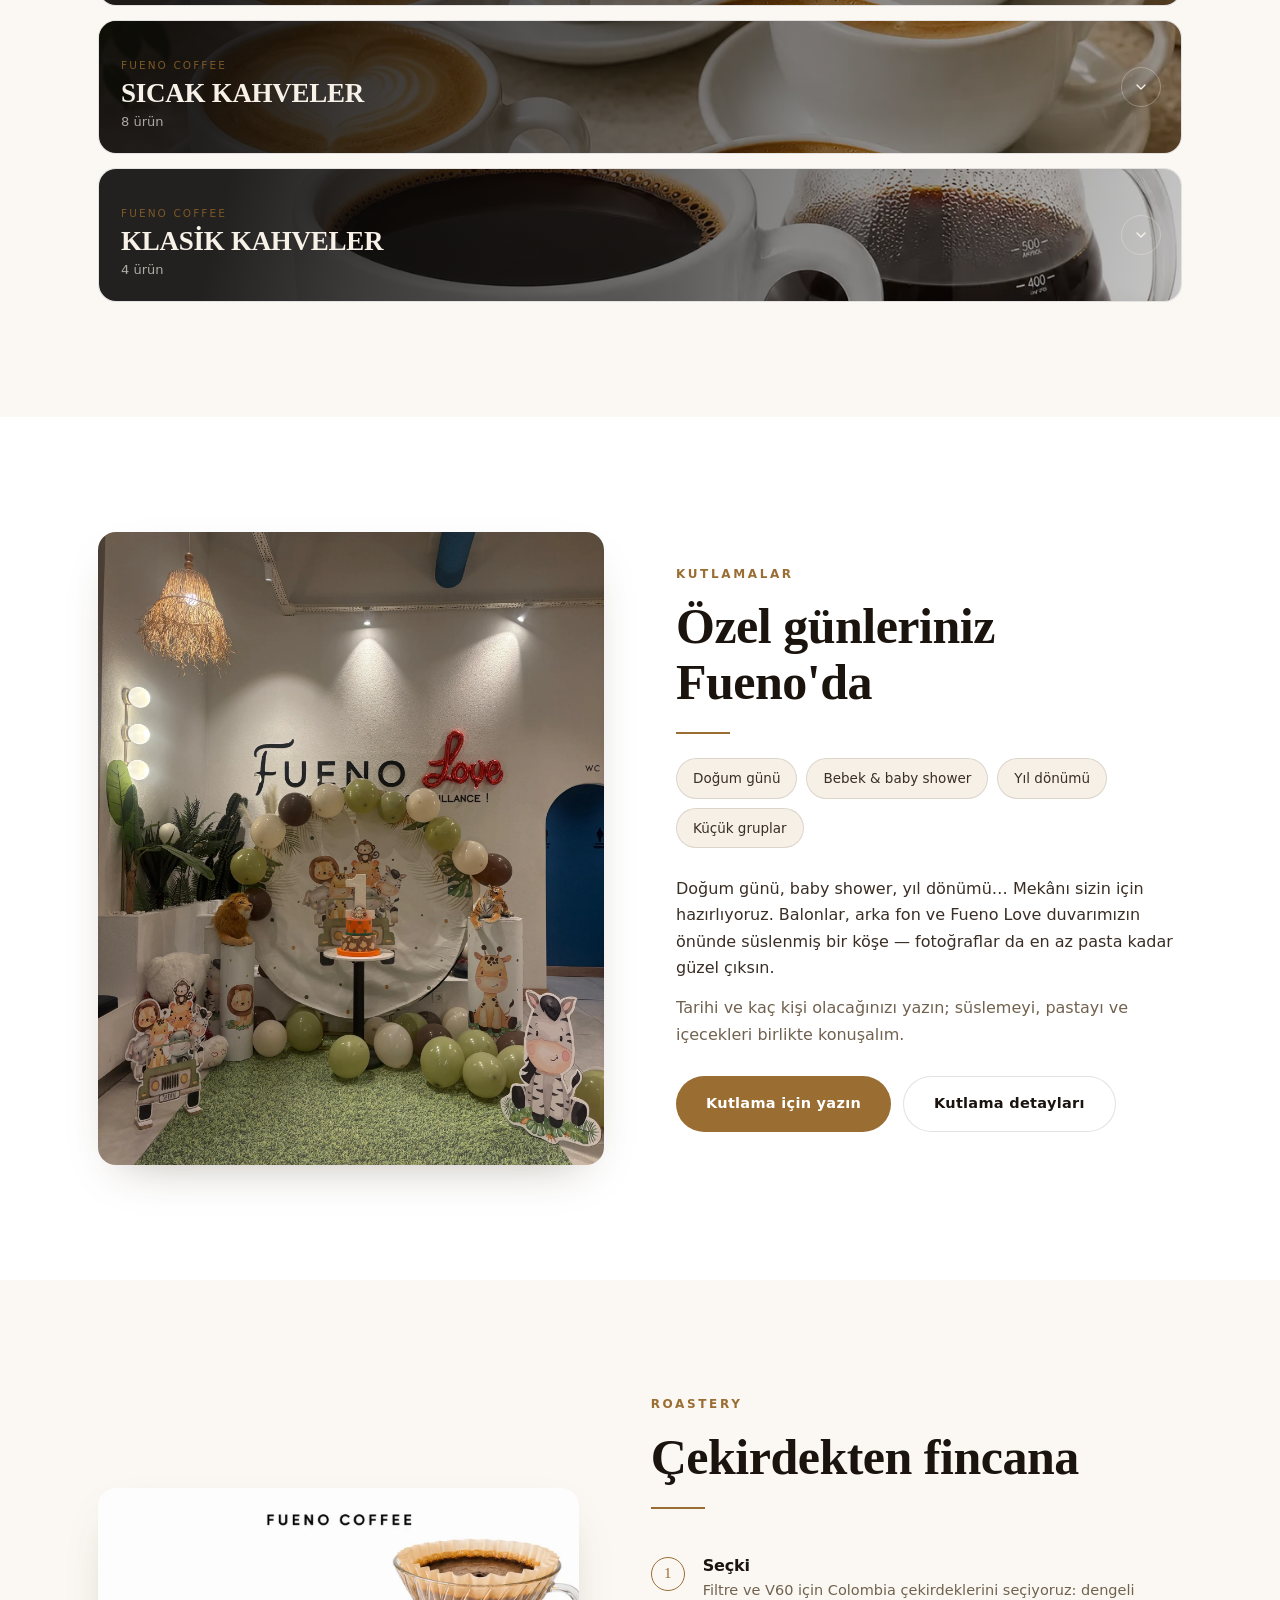
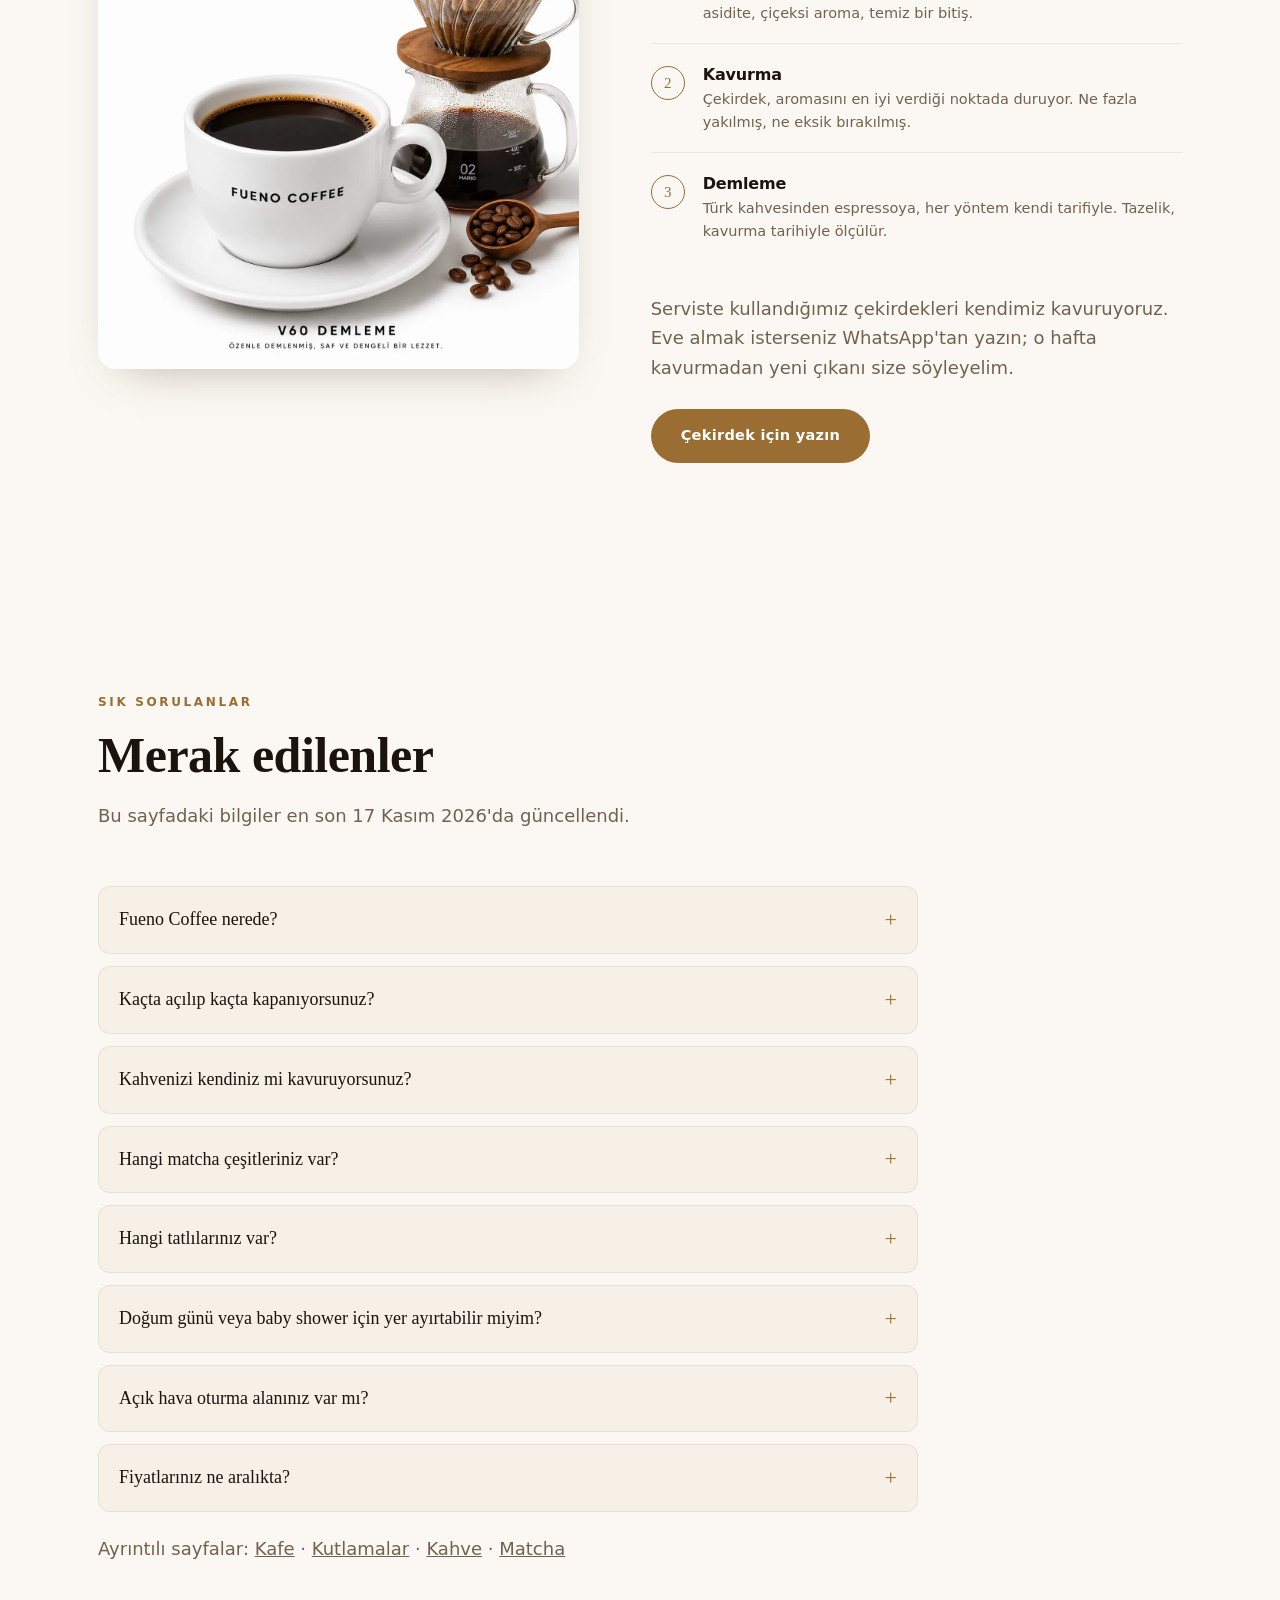
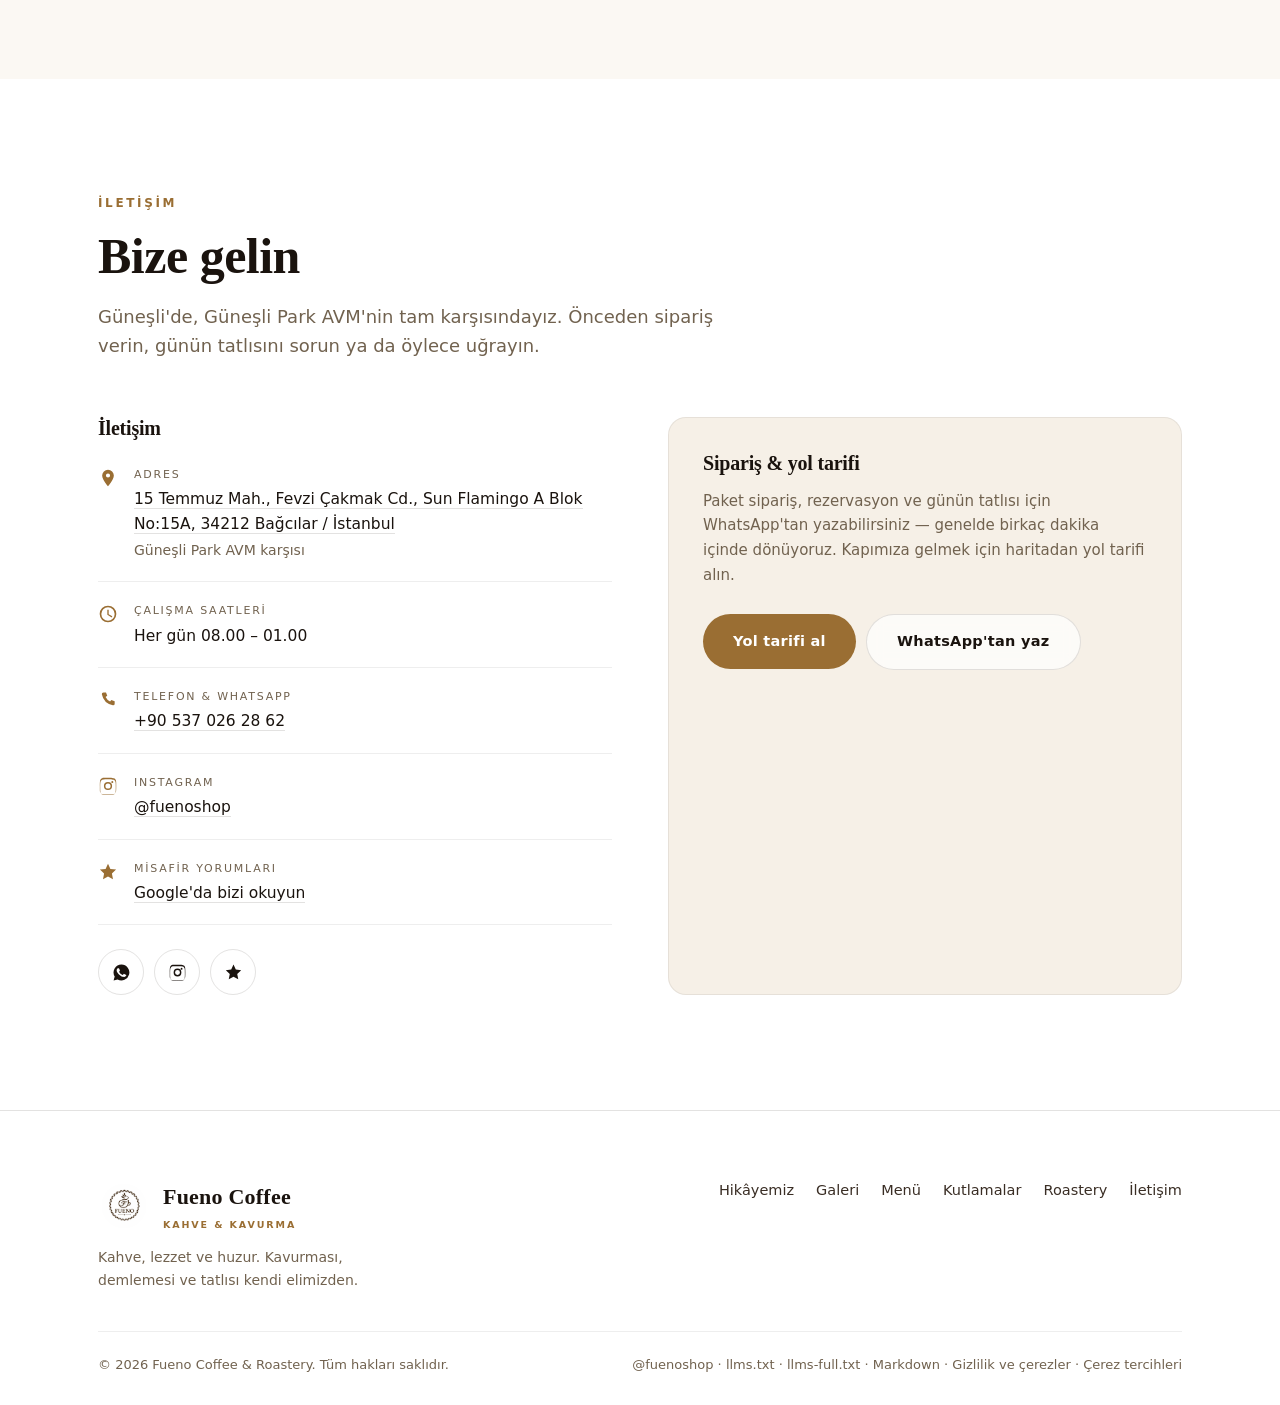
==== commit 6cc9c55a: "Ana sayfa: her çeşit matcha, Wi-Fi/otopark/tuvalet, kafe sayfası bağlantısı" ====
--- a/index.html
+++ b/index.html
@@ -1492,13 +1492,13 @@
       <details class="faq-item"><summary data-i18n="faq.0.q">Fueno Coffee nerede?</summary><p data-i18n="faq.0.a">İstanbul Bağcılar'da, Güneşli Park AVM'nin karşısındaki Sun Flamingo'dayız: 15 Temmuz Mah., Fevzi Çakmak Cd., Sun Flamingo A Blok No:15A, 34212 Bağcılar / İstanbul.</p></details>
       <details class="faq-item"><summary data-i18n="faq.1.q">Kaçta açılıp kaçta kapanıyorsunuz?</summary><p data-i18n="faq.1.a">Haftanın her günü 08.00'de açılıp gece 01.00'de kapanıyoruz.</p></details>
       <details class="faq-item"><summary data-i18n="faq.2.q">Kahvenizi kendiniz mi kavuruyorsunuz?</summary><p data-i18n="faq.2.a">Evet. Fueno bir roastery; filtre kahve ve V60 için Kolombiya çekirdeklerini kendimiz kavuruyoruz. Türk kahvemizi de taze kavrulmuş çekirdekten, geleneksel yöntemle hazırlıyoruz. Çekirdek almak isterseniz WhatsApp'tan yazabilirsiniz.</p></details>
-      <details class="faq-item"><summary data-i18n="faq.3.q">Hangi matcha çeşitleriniz var?</summary><p data-i18n="faq.3.a">Seremoni ve premium sınıfı Japon matchası ve taze sütle hazırladığımız beş ice matcha latte var: klasik, çilekli, vanilyalı, yaban mersinli ve mangolu. Fiyatlar 230–250 TL arasında.</p></details>
+      <details class="faq-item"><summary data-i18n="faq.3.q">Hangi matcha çeşitleriniz var?</summary><p data-i18n="faq.3.a">Menüde seremoni ve premium sınıfı Japon matchası ve taze sütle hazırladığımız beş ice matcha latte var: klasik, çilekli, vanilyalı, yaban mersinli ve mangolu (230–250 TL). Bunların dışında sıcak matcha latte, sade matcha, dirty matcha ve farklı aroma kombinasyonları dahil isteğe göre her çeşit matcha hazırlıyoruz.</p></details>
       <details class="faq-item"><summary data-i18n="faq.4.q">Hangi tatlılarınız var?</summary><p data-i18n="faq.4.a">Tatlılarımızı kendi mutfağımızda yapıyoruz: San Sebastian cheesecake (sade ve Antep fıstıklı), American brownie, Magnolia kupları, kremalı kruvasanlar, Fueno waffle ve çikolatalı mousse.</p></details>
       <details class="faq-item"><summary data-i18n="faq.5.q">Doğum günü veya baby shower için yer ayırtabilir miyim?</summary><p data-i18n="faq.5.a">Evet. Doğum günü, baby shower, yıl dönümü ve küçük grup kutlamaları için mekânı süslüyoruz. Tarihi ve kişi sayısını WhatsApp'tan (+90 537 026 28 62) yazmanız yeterli.</p></details>
       <details class="faq-item"><summary data-i18n="faq.6.q">Açık hava oturma alanınız var mı?</summary><p data-i18n="faq.6.a">Evet. Palmiyelerin altında, gündüz gölgeli, akşam ışıklarla aydınlanan bir terasımız var.</p></details>
       <details class="faq-item"><summary data-i18n="faq.7.q">Fiyatlarınız ne aralıkta?</summary><p data-i18n="faq.7.a">Menüdeki ürünler yaklaşık 110 ile 360 TL arasında. Kişi başı harcama genellikle 200–400 TL.</p></details>
     </div>
-    <p class="section-lede" style="margin-top:22px"><span data-i18n="faq.more">Ayrıntılı sayfalar:</span> <a href="/kutlamalar/">Kutlamalar</a> · <a href="/kahve/">Kahve</a> · <a href="/matcha/">Matcha</a></p>
+    <p class="section-lede" style="margin-top:22px"><span data-i18n="faq.more">Ayrıntılı sayfalar:</span> <a href="/kafe/">Kafe</a> · <a href="/kutlamalar/">Kutlamalar</a> · <a href="/kahve/">Kahve</a> · <a href="/matcha/">Matcha</a></p>
   </div>
 </section>
 
@@ -1671,6 +1671,21 @@
      "@type": "LocationFeatureSpecification",
      "name": "Kendi kavurduğu kahve",
      "value": true
+    },
+    {
+     "@type": "LocationFeatureSpecification",
+     "name": "Wi-Fi",
+     "value": true
+    },
+    {
+     "@type": "LocationFeatureSpecification",
+     "name": "Otopark",
+     "value": true
+    },
+    {
+     "@type": "LocationFeatureSpecification",
+     "name": "Tuvalet",
+     "value": true
     }
    ],
    "hasMenu": {
@@ -2679,7 +2694,7 @@
      "name": "Hangi matcha çeşitleriniz var?",
      "acceptedAnswer": {
       "@type": "Answer",
-      "text": "Seremoni ve premium sınıfı Japon matchası ve taze sütle hazırladığımız beş ice matcha latte var: klasik, çilekli, vanilyalı, yaban mersinli ve mangolu. Fiyatlar 230–250 TL arasında."
+      "text": "Menüde seremoni ve premium sınıfı Japon matchası ve taze sütle hazırladığımız beş ice matcha latte var: klasik, çilekli, vanilyalı, yaban mersinli ve mangolu (230–250 TL). Bunların dışında sıcak matcha latte, sade matcha, dirty matcha ve farklı aroma kombinasyonları dahil isteğe göre her çeşit matcha hazırlıyoruz."
      }
     },
     {
@@ -2721,7 +2736,7 @@
 </script>
 
 <script>
-window.FUENO_UI_EN = {"meta.title": "Fueno Coffee & Roastery | Coffee, Matcha & Desserts in Güneşli, Istanbul", "meta.desc": "A café that roasts its own coffee, across from Güneşli Park mall in Istanbul: V60, Turkish coffee, iced matcha lattes, San Sebastian cheesecake and homemade desserts. Open daily 08:00–01:00.", "brand.sub": "Coffee & Roastery", "hero.eyebrow": "Coffee & Roastery", "hero.tagline": "Coffee, flavour and calm — under the palms, from morning to late.", "hero.cta1": "Explore the menu", "hero.cta2": "Message us on WhatsApp", "hero.note1": "12 categories", "hero.note2": "87 items", "hero.note3": "Roasted in-house", "strip.wa.l": "Order & ask", "strip.wa.v": "WhatsApp", "strip.ig.l": "Follow us", "strip.ig.v": "@fuenoshop", "strip.rev.l": "Guest reviews", "strip.rev.v": "Google Reviews", "strip.map.l": "Directions", "strip.map.v": "Open in Maps", "story.eyebrow": "Our Story", "story.title": "Every step from bean to cup", "story.p1": "Fueno Coffee & Roastery exists for people who think coffee is not something to rush. Like every place with “roastery” on the door, we roast our own beans — because the character of a cup is set long before it is brewed.", "story.p2": "The Colombian beans we pick for filter and V60 stand out with balanced acidity and a floral aroma; our Turkish coffee is prepared the traditional way, from freshly roasted beans. And the desserts beside it — from San Sebastian cheesecake to brownies — are made in our own kitchen with the same care.", "story.p3": "At our tables under the palms, the morning coffee and the late-afternoon conversation get the same welcome. The door is open.", "story.badge.n": "87", "story.badge.l": "items on the menu", "gallery.eyebrow": "Gallery", "gallery.title": "By day and by night", "gallery.lede": "From our tables under the palms to the lights after dark — and everything we serve in between.", "menu.eyebrow": "Menu", "menu.title": "Our menu", "menu.lede": "12 categories, 87 items. Tap a category to open it, or search for what you are craving.", "menu.search": "Search the menu…", "menu.empty": "No items match your search.", "menu.count": "{n} items", "roast.eyebrow": "Roastery", "roast.title": "From bean to cup", "roast.lede": "We roast the beans we serve. If you would like to take some home, write to us on WhatsApp and we will tell you what is fresh out of the roaster this week.", "roast.cta": "Ask about beans", "visit.eyebrow": "Visit Us", "visit.title": "Come and see us", "visit.lede": "We are in Güneşli, right across from Güneşli Park mall. Order ahead, ask about today's bakes, or just drop by.", "visit.contact": "Get in touch", "visit.hours": "Opening hours", "visit.address.l": "Address", "visit.phone.l": "Phone & WhatsApp", "visit.ig.l": "Instagram", "visit.rev.l": "Guest reviews", "visit.rev.v": "Read us on Google", "visit.order.t": "Order & directions", "visit.order.d": "Message us on WhatsApp for takeaway, reservations or today's bakes — we usually reply within a few minutes. Open the map for directions to our door.", "visit.cta.map": "Get directions", "visit.cta.wa": "Message on WhatsApp", "footer.tagline": "Coffee, flavour and calm. Roasted, brewed and baked in-house.", "footer.rights": "All rights reserved.", "nav.aria": "Main navigation", "theme.toLight": "Switch to light mode", "theme.toDark": "Switch to dark mode", "totop": "Back to top", "nav#hikayemiz": "Our Story", "nav#galeri": "Gallery", "nav#menu": "Menu", "nav#kutlama": "Celebrations", "nav#roastery": "Roastery", "nav#ziyaret": "Visit Us", "pillar.0.t": "Roasted in-house", "pillar.0.d": "We roast our own beans. A cup's character is decided long before brewing — at the roaster.", "pillar.1.t": "Careful brewing", "pillar.1.d": "From espresso to V60, every method has its own ratio and timing. Our team repeats it with the same care, cup after cup.", "pillar.2.t": "Desserts from our kitchen", "pillar.2.d": "Cheesecake, brownie, waffle, croissant — whatever belongs beside a good coffee, made with the same attention.", "step.0.t": "Sourcing", "step.0.d": "For filter and V60 we choose Colombian beans — balanced acidity, floral aroma, a clean finish.", "step.1.t": "Roasting", "step.1.d": "We stop the roast where the bean gives its best. Never scorched, never underdone.", "step.2.t": "Brewing", "step.2.d": "From Turkish coffee to espresso, each method by its own recipe. Freshness is measured from the roast date.", "hero.slide.0": "The Fueno terrace at night", "hero.slide.1": "Fueno Coffee storefront", "hero.slide.2": "Fresh fruit mocktails", "gal.0": "The terrace at night, neon sign and string lights", "gal.1": "Fresh fruit mocktails", "gal.2": "The storefront under the palms", "gal.3": "The straw bar at night", "gal.4": "Outdoor seating under the lights", "gal.5": "Indoor space set up for a celebration", "gal.6": "The entrance to Fueno Coffee", "gal.7": "V60 pour-over", "gal.8": "Hot coffees", "gal.9": "Desserts and pastries", "gal.10": "Frozen drinks", "gal.11": "Matcha", "gal.12": "Lemonades", "split.0.k": "Daytime", "split.0.t": "In the shade of the palms", "split.0.d": "Morning espresso, iced coffee in the afternoon and lemonades that cool you down. The outside tables stay shaded all day.", "split.1.k": "After dark", "split.1.t": "When the lights come on", "split.1.d": "Straw canopies, strings of bulbs and the neon sign. This is the place at its best — made for long evening conversations.", "tag.0": "Birthdays", "tag.1": "Baby showers", "tag.2": "Anniversaries", "tag.3": "Small groups", "hero.slidelabel": "Show photo {n}", "celeb.eyebrow": "Celebrations", "celeb.title": "Your special days, at Fueno", "celeb.p1": "Birthdays, baby showers, anniversaries — we set the room up for you. Balloons, a backdrop and a decorated corner in front of our Fueno Love wall, so the photos come out as good as the cake.", "celeb.p2": "Tell us the date and how many of you there will be; we will talk through the decoration, the cake and the drinks together.", "celeb.cta": "Ask about a celebration", "visit.address.note": "Across from Güneşli Park mall", "visit.hours.v": "Every day 08:00 – 01:00", "faq.eyebrow": "FAQ", "faq.title": "Good to know", "celeb.more": "Celebration details", "faq.more": "More details:", "faq.updated": "Information on this page was last updated on 17 November 2026.", "faq.0.q": "Where is Fueno Coffee?", "faq.0.a": "We are in Güneşli, Bağcılar (Istanbul), right across from Güneşli Park shopping mall, at Sun Flamingo: 15 Temmuz Mah., Fevzi Çakmak Cd., Sun Flamingo A Blok No:15A, 34212 Bağcılar / İstanbul.", "faq.1.q": "What are your opening hours?", "faq.1.a": "We are open every day from 08:00 until 01:00 (after midnight).", "faq.2.q": "Do you roast your own coffee?", "faq.2.a": "Yes. Fueno is a roastery: we roast Colombian beans ourselves for filter coffee and V60, and make our Turkish coffee the traditional way from freshly roasted beans. Message us on WhatsApp if you would like beans to take home.", "faq.3.q": "What matcha drinks do you serve?", "faq.3.a": "We make five iced matcha lattes with ceremonial and premium grade Japanese matcha and fresh milk: classic, strawberry, vanilla, blueberry and mango, priced 230–250 TL.", "faq.4.q": "Which desserts do you have?", "faq.4.a": "Our desserts are made in our own kitchen: San Sebastian cheesecake (plain and pistachio), American brownie, Magnolia cups, cream-filled croissants, the Fueno waffle and chocolate mousse.", "faq.5.q": "Can I book Fueno for a birthday or baby shower?", "faq.5.a": "Yes. We decorate the space for birthdays, baby showers, anniversaries and small groups. Just send the date and number of guests on WhatsApp (+90 537 026 28 62).", "faq.6.q": "Do you have outdoor seating?", "faq.6.a": "Yes. Our terrace sits under palm trees: shaded during the day and lit with string lights in the evening.", "faq.7.q": "How much does it cost?", "faq.7.a": "Menu items range from about 110 to 360 TL; most guests spend 200–400 TL per person."};
+window.FUENO_UI_EN = {"meta.title": "Fueno Coffee & Roastery | Coffee, Matcha & Desserts in Güneşli, Istanbul", "meta.desc": "A café that roasts its own coffee, across from Güneşli Park mall in Istanbul: V60, Turkish coffee, iced matcha lattes, San Sebastian cheesecake and homemade desserts. Open daily 08:00–01:00.", "brand.sub": "Coffee & Roastery", "hero.eyebrow": "Coffee & Roastery", "hero.tagline": "Coffee, flavour and calm — under the palms, from morning to late.", "hero.cta1": "Explore the menu", "hero.cta2": "Message us on WhatsApp", "hero.note1": "12 categories", "hero.note2": "87 items", "hero.note3": "Roasted in-house", "strip.wa.l": "Order & ask", "strip.wa.v": "WhatsApp", "strip.ig.l": "Follow us", "strip.ig.v": "@fuenoshop", "strip.rev.l": "Guest reviews", "strip.rev.v": "Google Reviews", "strip.map.l": "Directions", "strip.map.v": "Open in Maps", "story.eyebrow": "Our Story", "story.title": "Every step from bean to cup", "story.p1": "Fueno Coffee & Roastery exists for people who think coffee is not something to rush. Like every place with “roastery” on the door, we roast our own beans — because the character of a cup is set long before it is brewed.", "story.p2": "The Colombian beans we pick for filter and V60 stand out with balanced acidity and a floral aroma; our Turkish coffee is prepared the traditional way, from freshly roasted beans. And the desserts beside it — from San Sebastian cheesecake to brownies — are made in our own kitchen with the same care.", "story.p3": "At our tables under the palms, the morning coffee and the late-afternoon conversation get the same welcome. The door is open.", "story.badge.n": "87", "story.badge.l": "items on the menu", "gallery.eyebrow": "Gallery", "gallery.title": "By day and by night", "gallery.lede": "From our tables under the palms to the lights after dark — and everything we serve in between.", "menu.eyebrow": "Menu", "menu.title": "Our menu", "menu.lede": "12 categories, 87 items. Tap a category to open it, or search for what you are craving.", "menu.search": "Search the menu…", "menu.empty": "No items match your search.", "menu.count": "{n} items", "roast.eyebrow": "Roastery", "roast.title": "From bean to cup", "roast.lede": "We roast the beans we serve. If you would like to take some home, write to us on WhatsApp and we will tell you what is fresh out of the roaster this week.", "roast.cta": "Ask about beans", "visit.eyebrow": "Visit Us", "visit.title": "Come and see us", "visit.lede": "We are in Güneşli, right across from Güneşli Park mall. Order ahead, ask about today's bakes, or just drop by.", "visit.contact": "Get in touch", "visit.hours": "Opening hours", "visit.address.l": "Address", "visit.phone.l": "Phone & WhatsApp", "visit.ig.l": "Instagram", "visit.rev.l": "Guest reviews", "visit.rev.v": "Read us on Google", "visit.order.t": "Order & directions", "visit.order.d": "Message us on WhatsApp for takeaway, reservations or today's bakes — we usually reply within a few minutes. Open the map for directions to our door.", "visit.cta.map": "Get directions", "visit.cta.wa": "Message on WhatsApp", "footer.tagline": "Coffee, flavour and calm. Roasted, brewed and baked in-house.", "footer.rights": "All rights reserved.", "nav.aria": "Main navigation", "theme.toLight": "Switch to light mode", "theme.toDark": "Switch to dark mode", "totop": "Back to top", "nav#hikayemiz": "Our Story", "nav#galeri": "Gallery", "nav#menu": "Menu", "nav#kutlama": "Celebrations", "nav#roastery": "Roastery", "nav#ziyaret": "Visit Us", "pillar.0.t": "Roasted in-house", "pillar.0.d": "We roast our own beans. A cup's character is decided long before brewing — at the roaster.", "pillar.1.t": "Careful brewing", "pillar.1.d": "From espresso to V60, every method has its own ratio and timing. Our team repeats it with the same care, cup after cup.", "pillar.2.t": "Desserts from our kitchen", "pillar.2.d": "Cheesecake, brownie, waffle, croissant — whatever belongs beside a good coffee, made with the same attention.", "step.0.t": "Sourcing", "step.0.d": "For filter and V60 we choose Colombian beans — balanced acidity, floral aroma, a clean finish.", "step.1.t": "Roasting", "step.1.d": "We stop the roast where the bean gives its best. Never scorched, never underdone.", "step.2.t": "Brewing", "step.2.d": "From Turkish coffee to espresso, each method by its own recipe. Freshness is measured from the roast date.", "hero.slide.0": "The Fueno terrace at night", "hero.slide.1": "Fueno Coffee storefront", "hero.slide.2": "Fresh fruit mocktails", "gal.0": "The terrace at night, neon sign and string lights", "gal.1": "Fresh fruit mocktails", "gal.2": "The storefront under the palms", "gal.3": "The straw bar at night", "gal.4": "Outdoor seating under the lights", "gal.5": "Indoor space set up for a celebration", "gal.6": "The entrance to Fueno Coffee", "gal.7": "V60 pour-over", "gal.8": "Hot coffees", "gal.9": "Desserts and pastries", "gal.10": "Frozen drinks", "gal.11": "Matcha", "gal.12": "Lemonades", "split.0.k": "Daytime", "split.0.t": "In the shade of the palms", "split.0.d": "Morning espresso, iced coffee in the afternoon and lemonades that cool you down. The outside tables stay shaded all day.", "split.1.k": "After dark", "split.1.t": "When the lights come on", "split.1.d": "Straw canopies, strings of bulbs and the neon sign. This is the place at its best — made for long evening conversations.", "tag.0": "Birthdays", "tag.1": "Baby showers", "tag.2": "Anniversaries", "tag.3": "Small groups", "hero.slidelabel": "Show photo {n}", "celeb.eyebrow": "Celebrations", "celeb.title": "Your special days, at Fueno", "celeb.p1": "Birthdays, baby showers, anniversaries — we set the room up for you. Balloons, a backdrop and a decorated corner in front of our Fueno Love wall, so the photos come out as good as the cake.", "celeb.p2": "Tell us the date and how many of you there will be; we will talk through the decoration, the cake and the drinks together.", "celeb.cta": "Ask about a celebration", "visit.address.note": "Across from Güneşli Park mall", "visit.hours.v": "Every day 08:00 – 01:00", "faq.eyebrow": "FAQ", "faq.title": "Good to know", "celeb.more": "Celebration details", "faq.more": "More details:", "faq.updated": "Information on this page was last updated on 17 November 2026.", "faq.0.q": "Where is Fueno Coffee?", "faq.0.a": "We are in Güneşli, Bağcılar (Istanbul), right across from Güneşli Park shopping mall, at Sun Flamingo: 15 Temmuz Mah., Fevzi Çakmak Cd., Sun Flamingo A Blok No:15A, 34212 Bağcılar / İstanbul.", "faq.1.q": "What are your opening hours?", "faq.1.a": "We are open every day from 08:00 until 01:00 (after midnight).", "faq.2.q": "Do you roast your own coffee?", "faq.2.a": "Yes. Fueno is a roastery: we roast Colombian beans ourselves for filter coffee and V60, and make our Turkish coffee the traditional way from freshly roasted beans. Message us on WhatsApp if you would like beans to take home.", "faq.3.q": "What matcha drinks do you serve?", "faq.3.a": "The menu has five iced matcha lattes with ceremonial and premium grade Japanese matcha and fresh milk: classic, strawberry, vanilla, blueberry and mango (230–250 TL). On request we also make any kind of matcha, including hot matcha latte, plain matcha, dirty matcha and other flavour combinations.", "faq.4.q": "Which desserts do you have?", "faq.4.a": "Our desserts are made in our own kitchen: San Sebastian cheesecake (plain and pistachio), American brownie, Magnolia cups, cream-filled croissants, the Fueno waffle and chocolate mousse.", "faq.5.q": "Can I book Fueno for a birthday or baby shower?", "faq.5.a": "Yes. We decorate the space for birthdays, baby showers, anniversaries and small groups. Just send the date and number of guests on WhatsApp (+90 537 026 28 62).", "faq.6.q": "Do you have outdoor seating?", "faq.6.a": "Yes. Our terrace sits under palm trees: shaded during the day and lit with string lights in the evening.", "faq.7.q": "How much does it cost?", "faq.7.a": "Menu items range from about 110 to 360 TL; most guests spend 200–400 TL per person."};
 window.FUENO_MENU_EN = [{"name":"DESSERTS & PASTRY","products":[{"name":"SAN SEBASTIAN CHEESECAKE","desc":"San Sebastian Cheesecake, lightly caramelized on the outside, rich and silky within. Its distinctive gently burnt aroma and creamy flavour offer a unique taste experience in every bite. Recommended with Belgian chocolate."},{"name":"PISTACHIO SAN SEBASTIAN CHEESECAKE","desc":"Lightly caramelized on the outside, packed with real Antep pistachio and a silky texture, this is our Pistachio San Sebastian Cheesecake. Its distinctive gently burnt aroma and creamy flavour offer a unique taste experience in every bite. Recommended with Belgian chocolate."},{"name":"AMERICAN BROWNIE","desc":"American Brownie, with an intense cocoa flavour, a lightly crisp crust and a soft white-chocolate centre. The rich aroma of real chocolate makes every bite a true dessert pleasure."},{"name":"STRAWBERRY CUP (MAGNOLIA)","desc":"A cup classic bringing together cake crumbs at the bottom, strawberry pieces and delicious pastry cream."},{"name":"LOTUS CUP (MAGNOLIA)","desc":"A cup classic bringing together cake crumbs at the bottom, Lotus chocolate, Lotus biscuit pieces and delicious pastry cream."},{"name":"PISTACHIO CUP (MAGNOLIA)","desc":"A cup classic bringing together cake crumbs at the bottom, delicious Antep pistachio chocolate, pistachio crumbs and delicious pastry cream."},{"name":"OREO CUP (MAGNOLIA)","desc":"A cup classic bringing together cake crumbs at the bottom, Oreo pieces and delicious pastry cream."},{"name":"CROISSANT CREAM STRAWBERRY","desc":"A delicious French touch: a lovely buttery croissant filled with exquisite pastry cream, fresh strawberry jam and fresh strawberry pieces."},{"name":"CROISSANT CREAM LOTUS","desc":"A delicious French touch: a lovely buttery croissant filled with exquisite pastry cream, flowing Lotus chocolate and Lotus biscuits."},{"name":"CROISSANT CREAM PISTACHIO","desc":"A delicious French touch: a lovely buttery croissant filled with exquisite pastry cream, Antep pistachio chocolate and pistachio pieces."},{"name":"CHOCOLATE ROLL CROISSANT","desc":"A French touch: a lovely buttery roll croissant filled with Belgian chocolate, served on a bed of whipped cream and topped with more Belgian chocolate and pistachio pieces."},{"name":"FUENO WAFFLE","desc":"Crispy Belgian waffle served with Belgian chocolate, strawberry, banana and assorted chocolate pieces."},{"name":"AMERICAN BROWNIE WITH ICE CREAM","desc":"American Brownie, with an intense cocoa flavour, a lightly crisp crust and a soft white-chocolate centre, served with 1 scoop of the ice cream of your choice."},{"name":"CHOCOLATE MOUSSE","desc":"A light dessert made with an intense chocolate flavour and a silky texture. Its balanced sweetness and creamy body make every spoonful a delightful taste experience."}]},{"name":"FROZEN","products":[{"name":"STRAWBERRY FROZEN","desc":"Made with the perfect harmony of the freshest strawberries and ice, Strawberry Frozen is the tastiest way to cool down on summer days. Its intense fruit aroma and icy texture leave a lasting taste on the palate."},{"name":"GREEN APPLE FROZEN","desc":"The invigorating, sharp tartness of green apple meets the coolness of ice in this glass. Every sip is a refreshing break that renews your energy."},{"name":"WATERMELON FROZEN","desc":"The invigorating, refreshing flavour of watermelon meets the coolness of ice in this glass. Every sip is a refreshing break that renews your energy."},{"name":"MANGO FROZEN","desc":"This cooling drink, where tropical mangoes meet ice, is a summer favourite with its intense tropical aroma. Its icy body brings instant refreshment."},{"name":"MIXED BERRY FROZEN","desc":"This cooling drink, where red forest berries meet ice, is a summer favourite with its intense fruit aroma. Its icy body brings instant refreshment."},{"name":"BLUEBERRY FROZEN","desc":"Carefully selected blueberries blended with ice, leaving a lasting freshness on the palate with a balance of gentle tartness and sweetness."},{"name":"PINEAPPLE FROZEN","desc":"The sweetest, coolest form of tropical pineapple flavour, this drink gives energy all day long with its refreshing body."},{"name":"SWEET & SOUR FROZEN","desc":"Made from several fruits, this drink is the coolest form of sweet-and-sour flavour and gives energy all day long with its refreshing body."}]},{"name":"COLD COFFEES","products":[{"name":"ICE LUNGO","desc":"The coolest form of the classic Lungo. Made with the unique harmony of long-shot espresso and ice, this is a strong and refreshing coffee experience. The freshest answer to your coffee craving on hot days."},{"name":"ICE AMERICANO","desc":"Made with a double shot of espresso and cold water. An unsweetened, refreshing drink with an intense coffee aroma. An ideal choice for lovers of plain coffee."},{"name":"ICE LATTE","desc":"Made with a double shot of espresso and cold milk. Stands out with its smooth body and balanced coffee aroma. A cooling and light coffee experience. Unsweetened."},{"name":"ICE WHITE MOCHA","desc":"Sweet white chocolate, cold milk and espresso come together for a smooth, ice-cold coffee pleasure."},{"name":"ICE MOCHA","desc":"Rich chocolate, cold milk and espresso come together for a smooth, ice-cold coffee pleasure."},{"name":"ICE CARAMEL LATTE","desc":"Rich caramel aroma, cold milk and espresso come together for a smooth, ice-cold coffee pleasure."},{"name":"ICE SALTED CARAMEL LATTE","desc":"Delicious salted caramel, cold milk and espresso come together for a smooth, ice-cold coffee pleasure."},{"name":"ICE PISTACHIO LATTE","desc":"Delicious Antep pistachio flavour, cold milk and espresso come together for a smooth, ice-cold coffee pleasure."},{"name":"ICE COCONUT LATTE","desc":"Delicious coconut aroma, cold milk and espresso come together for a smooth, ice-cold coffee pleasure."},{"name":"ICE WEGA LATTE","desc":"Delicious vanilla, coconut and caramel aroma, cold milk and espresso come together for a smooth, ice-cold coffee pleasure."}]},{"name":"MILKSHAKES","products":[{"name":"VANILLA MILKSHAKE","desc":"Delicious vanilla ice cream and cold milk come together in a smooth, creamy, cooling classic."},{"name":"CARAMEL MILKSHAKE","desc":"Delicious caramel, caramel ice cream and cold milk come together in a smooth, cooling classic."},{"name":"STRAWBERRY MILKSHAKE","desc":"Refreshing strawberry aroma, vanilla ice cream and cold milk come together in a smooth, fruity coolness."},{"name":"CHOCOLATE MILKSHAKE","desc":"Rich chocolate, chocolate ice cream and cold milk come together in a smooth, chocolate-filled coolness."},{"name":"PISTACHIO MILKSHAKE","desc":"Rich Antep pistachio flavour, ice cream and cold milk come together for a smooth, delicious milkshake pleasure."},{"name":"LOTUS MILKSHAKE","desc":"Delicious Lotus aroma, Lotus biscuit, ice cream and cold milk come together for a smooth, delicious milkshake pleasure."},{"name":"SWEET COOKIE MILKSHAKE","desc":"Cici Bebe biscuits, white chocolate, ice cream and cold milk come together for a smooth, delicious milkshake pleasure."},{"name":"MANGO MILKSHAKE","desc":"Rich mango flavour, ice cream and cold milk come together for a smooth, delicious milkshake pleasure."},{"name":"TROPIC MILKSHAKE","desc":"Mango, melon and peach come together with ice cream and cold milk for a smooth, delicious milkshake pleasure."}]},{"name":"MATCHA","products":[{"name":"ICE MATCHA LATTE","desc":"Made with the perfect harmony of carefully prepared Japanese matcha and fresh milk, Ice Matcha Latte accompanies every moment of your day with its smooth body and refreshing flavour."},{"name":"ICE STRAWBERRY MATCHA LATTE","desc":"Made with the perfect harmony of carefully prepared matcha, fresh strawberries and milk, this Ice Matcha Latte accompanies every moment of your day with its smooth body and refreshing flavour."},{"name":"ICE VANILLA MATCHA LATTE","desc":"Made with the perfect harmony of carefully prepared matcha, delicious vanilla aroma and fresh milk, this Ice Matcha Latte accompanies every moment of your day with its smooth body and refreshing flavour."},{"name":"ICE BLUEBERRY MATCHA LATTE","desc":"Made with the perfect harmony of carefully prepared matcha, blueberry aroma and fresh milk, this Ice Matcha Latte accompanies every moment of your day with its smooth body and refreshing flavour."},{"name":"ICE MANGO MATCHA LATTE","desc":"Made with the perfect harmony of carefully prepared matcha, tropical mango flavour and fresh milk, this Ice Matcha Latte accompanies every moment of your day with its smooth body and refreshing flavour."}]},{"name":"LEMONADES","products":[{"name":"ORIGINAL LEMONADE","desc":"A traditional flavour made with the refreshing tartness of freshly squeezed lemons and just the right sweetness. Additive-free and served ice-cold, a true classic that cools you down with every sip."},{"name":"STRAWBERRY LEMONADE","desc":"Fresh handmade lemonade meets the sweet aroma of real strawberries. A summer classic, cooling with its sweet-and-sour balance, served ice-cold and perfectly fresh."},{"name":"MINT LEMONADE","desc":"Delicious handmade lemonade meets fresh, cool mint leaves. Served with plenty of ice, an indispensable classic that brings extra coolness and freshness with every sip."},{"name":"MANGO LEMONADE","desc":"Delicious handmade lemonade meets tropical mango flavour. Served with plenty of ice, an indispensable Fueno classic that brings extra coolness and freshness with every sip."},{"name":"HIBISCUS LEMONADE","desc":"Delicious handmade lemonade meets legendary hibiscus flavour. Served with plenty of ice, an indispensable Fueno classic that brings extra coolness and freshness with every sip."},{"name":"BLUEBERRY LEMONADE","desc":"Delicious handmade lemonade meets rich blueberry flavour. Served with plenty of ice, an indispensable Fueno classic that brings extra coolness and freshness with every sip."}]},{"name":"COCKTAILS (NON-ALCOHOLIC)","products":[{"name":"COOL - LIME","desc":"A refreshing drink where notes of zesty lime and fresh mint meet an icy texture. Its invigorating effect brings instant coolness on hot days. Every sip leaves a clean, fresh taste on the palate."},{"name":"HIBISCUS BERRY","desc":"A refreshing drink made with the floral aroma of hibiscus and the vivid flavour of forest berries. Every sip offers a balanced and fresh taste experience."},{"name":"ORANGE MANGO","desc":"The refreshing taste of fresh orange and the natural sweetness of tropical mango together. An ice-cold flavour, ideal for cooling down and recharging at any moment of the day."},{"name":"STRAWBERRY & ACAI","desc":"The sweet aroma of fresh strawberries meets tropical acai, a powerhouse of antioxidants. A light, refreshing and ice-cold choice for freshening up at any time of day."},{"name":"MANGO COOL - LIME","desc":"Fresh lime, the coolness of mint and the natural sweetness of tropical mango together. Its ice-cold body and light structure make it perfect for cooling down all day long."}]},{"name":"DETOX & ORANGE JUICE & ATOM","products":[{"name":"GREEN DETOX","desc":"The natural freshness of fresh green apple, lemon, parsley, cucumber and mint leaves in a single glass. An ideal choice to refresh your body and start the day light and energetic."},{"name":"ALOE VERA BLEND","desc":"The natural freshness of aloe vera cut straight from the pot, fresh ginger, cucumber, lemon and mint leaves in a single glass. An ideal choice to refresh your body and start the day light and energetic. **SIGNATURE PRODUCT**"},{"name":"FRESHLY SQUEEZED ORANGE JUICE","desc":"Freshly squeezed orange juice. Served in an iced glass, fresh orange juice is a true storehouse of vitamin C. The most ideal summer drink for children and anyone eating healthily. Additive-free."},{"name":"ATOM","desc":"A magnificent combination of banana, honey, oats and milk. A filling meal, a healthy treat and an energy store all at once."}]},{"name":"FRAPPUCCINOS","products":[{"name":"VANILLA FRAPPUCCINO","desc":"The perfect harmony of vanilla's iconic flavour with coffee, ice and cream. An ideal choice for anyone looking for a sweet, cooling indulgence on hot days."},{"name":"CARAMEL FRAPPUCCINO","desc":"The perfect harmony of caramel's iconic flavour with coffee, ice and cream. An ideal choice for anyone looking for a sweet, cooling indulgence on hot days."},{"name":"CHOCOLATE FRAPPUCCINO","desc":"The perfect harmony of chocolate's iconic flavour with coffee, ice and cream. An ideal choice for anyone looking for a sweet, cooling indulgence on hot days."},{"name":"SUGAR FREE FRAPPUCCINO","desc":"The perfect harmony of sugar-free coffee with ice and cream. An ideal choice for anyone looking for a sweet, cooling indulgence on hot days."}]},{"name":"FLAVOURED HOT COFFEES","products":[{"name":"WHITE MOCHA","desc":"Sweet white chocolate, hot milk and espresso come together for a smooth, warming coffee pleasure."},{"name":"MOCHA","desc":"Rich chocolate, hot milk and espresso come together for a smooth, warming coffee pleasure."},{"name":"VANILLA LATTE","desc":"Delicious vanilla aroma, hot milk and espresso come together for a smooth, warming coffee pleasure."},{"name":"CARAMEL CREAM LATTE","desc":"Sweet caramel, hot milk and espresso come together for a smooth, warming coffee pleasure."},{"name":"SALTED CARAMEL LATTE","desc":"Delicious salted caramel, hot milk and espresso come together for a smooth, warming coffee pleasure."},{"name":"TOFFEENUT LATTE","desc":"A delicious blend of caramel and hazelnut aroma, hot milk and espresso come together for a smooth, warming coffee pleasure."},{"name":"LOTUS LATTE","desc":"Delicious Lotus chocolate, hot milk and espresso come together for a smooth, warming coffee pleasure."},{"name":"WEGA LATTE","desc":"Delicious vanilla, caramel and coconut aroma, hot milk and espresso come together for a smooth, warming coffee pleasure."},{"name":"COCONUT LATTE","desc":"Delicious coconut, hot milk and espresso come together for a smooth, warming coffee pleasure."},{"name":"PISTACHIO LATTE","desc":"Delicious Antep pistachio chocolate, hot milk and espresso come together for a smooth, warming coffee pleasure."}]},{"name":"HOT COFFEES","products":[{"name":"Espresso","desc":"Rich aroma, intense body and full crema. Coffee in its purest and strongest form."},{"name":"DOUBLE ESPRESSO","desc":"A double shot of espresso. For those looking for a more intense and stronger coffee flavour."},{"name":"LUNGO","desc":"A hot coffee brewed with a longer water flow, offering an intense coffee flavour with a smooth body. ( Long-shot espresso )"},{"name":"AMERICANO","desc":"A double espresso softened with hot water. For those who love a strong aroma in a longer drink."},{"name":"CORTADO","desc":"Equal parts espresso and hot milk, a milky flavour with a pronounced coffee taste and a strong body."},{"name":"FLAT WHITE","desc":"The perfect harmony of a double shot of espresso and smooth hot milk. A smooth body with an intense coffee taste."},{"name":"LATTE","desc":"Fresh espresso meets plenty of hot milk in an extremely smooth, classic coffee flavour."},{"name":"CAPPUCCINO","desc":"Fresh espresso, hot milk and dense milk foam come together in a classic flavour with a foamy texture and smooth body."}]},{"name":"CLASSIC COFFEES","products":[{"name":"TURKISH COFFEE","desc":"Prepared by the traditional method with freshly and carefully roasted beans, our Turkish coffee offers real coffee pleasure in every sip with its intense aroma and unique foam."},{"name":"DOUBLE TURKISH COFFEE","desc":"Prepared by the traditional method with carefully roasted beans, our Turkish coffee offers real coffee pleasure in every sip with its intense aroma and unique foam."},{"name":"FILTER COFFEE","desc":"Brewed from select Colombian beans, our filter coffee offers coffee pleasure in its most natural form with a balanced aroma and smooth body. An ideal choice for any moment of the day."},{"name":"V60 POUR OVER","desc":"Carefully prepared from Colombian beans with the V60 brewing method, our coffee stands out with its floral aromas, balanced acidity and clean body. Discover the bean's natural character in its purest form in every cup."}]}];
 </script>
 <script src="/assets/site.js" defer></script>
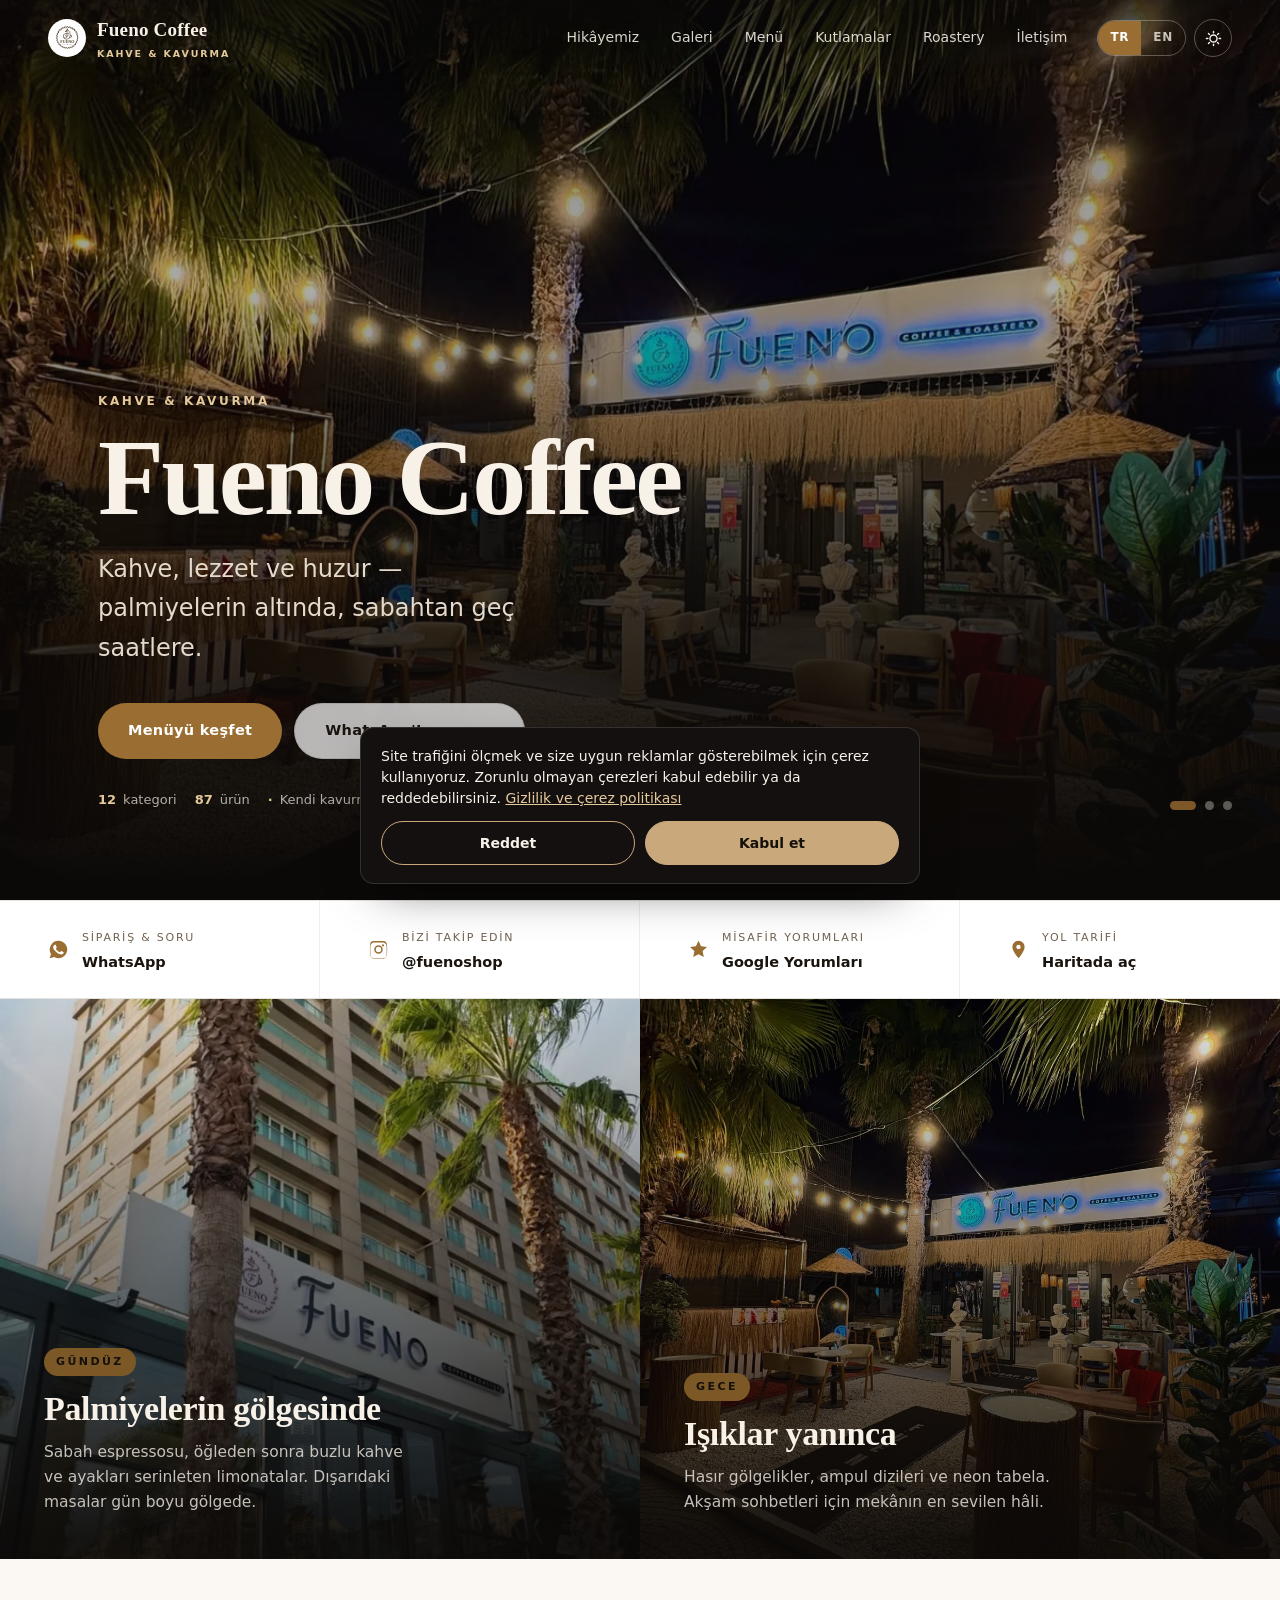
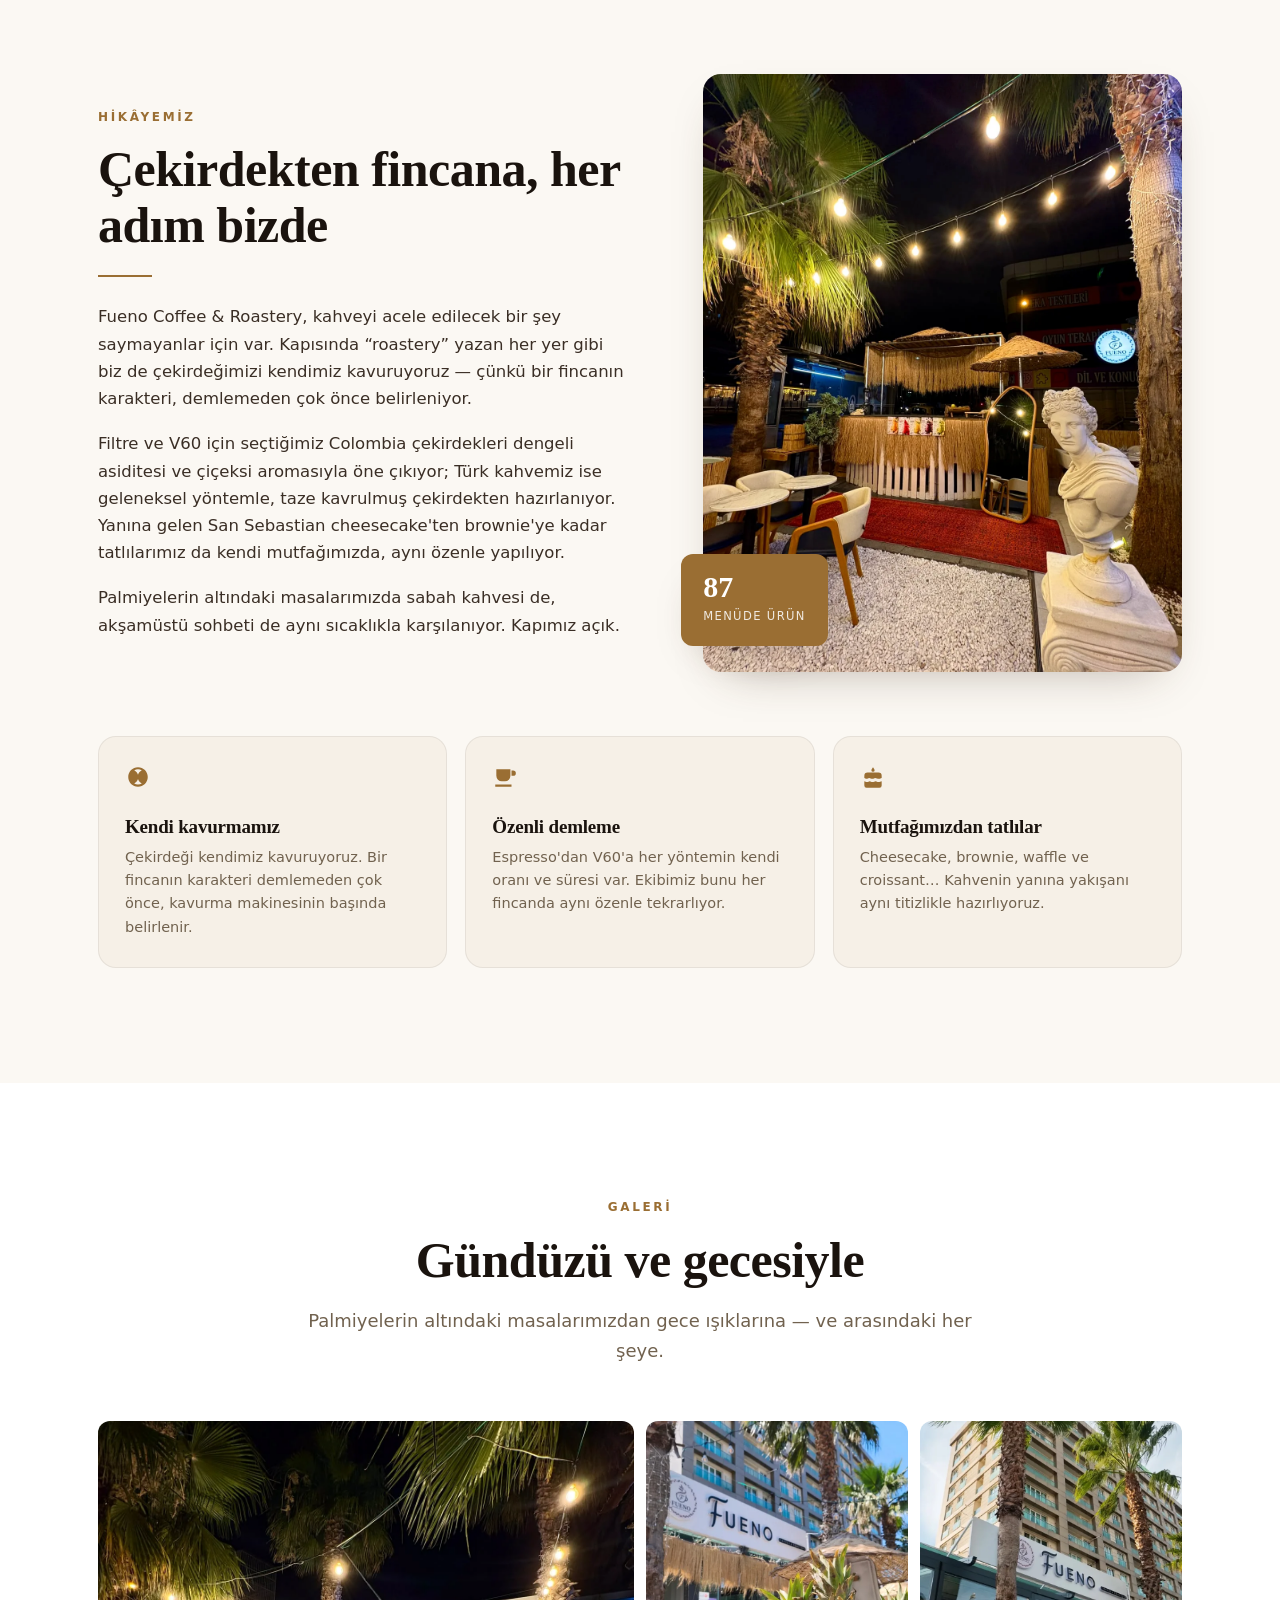
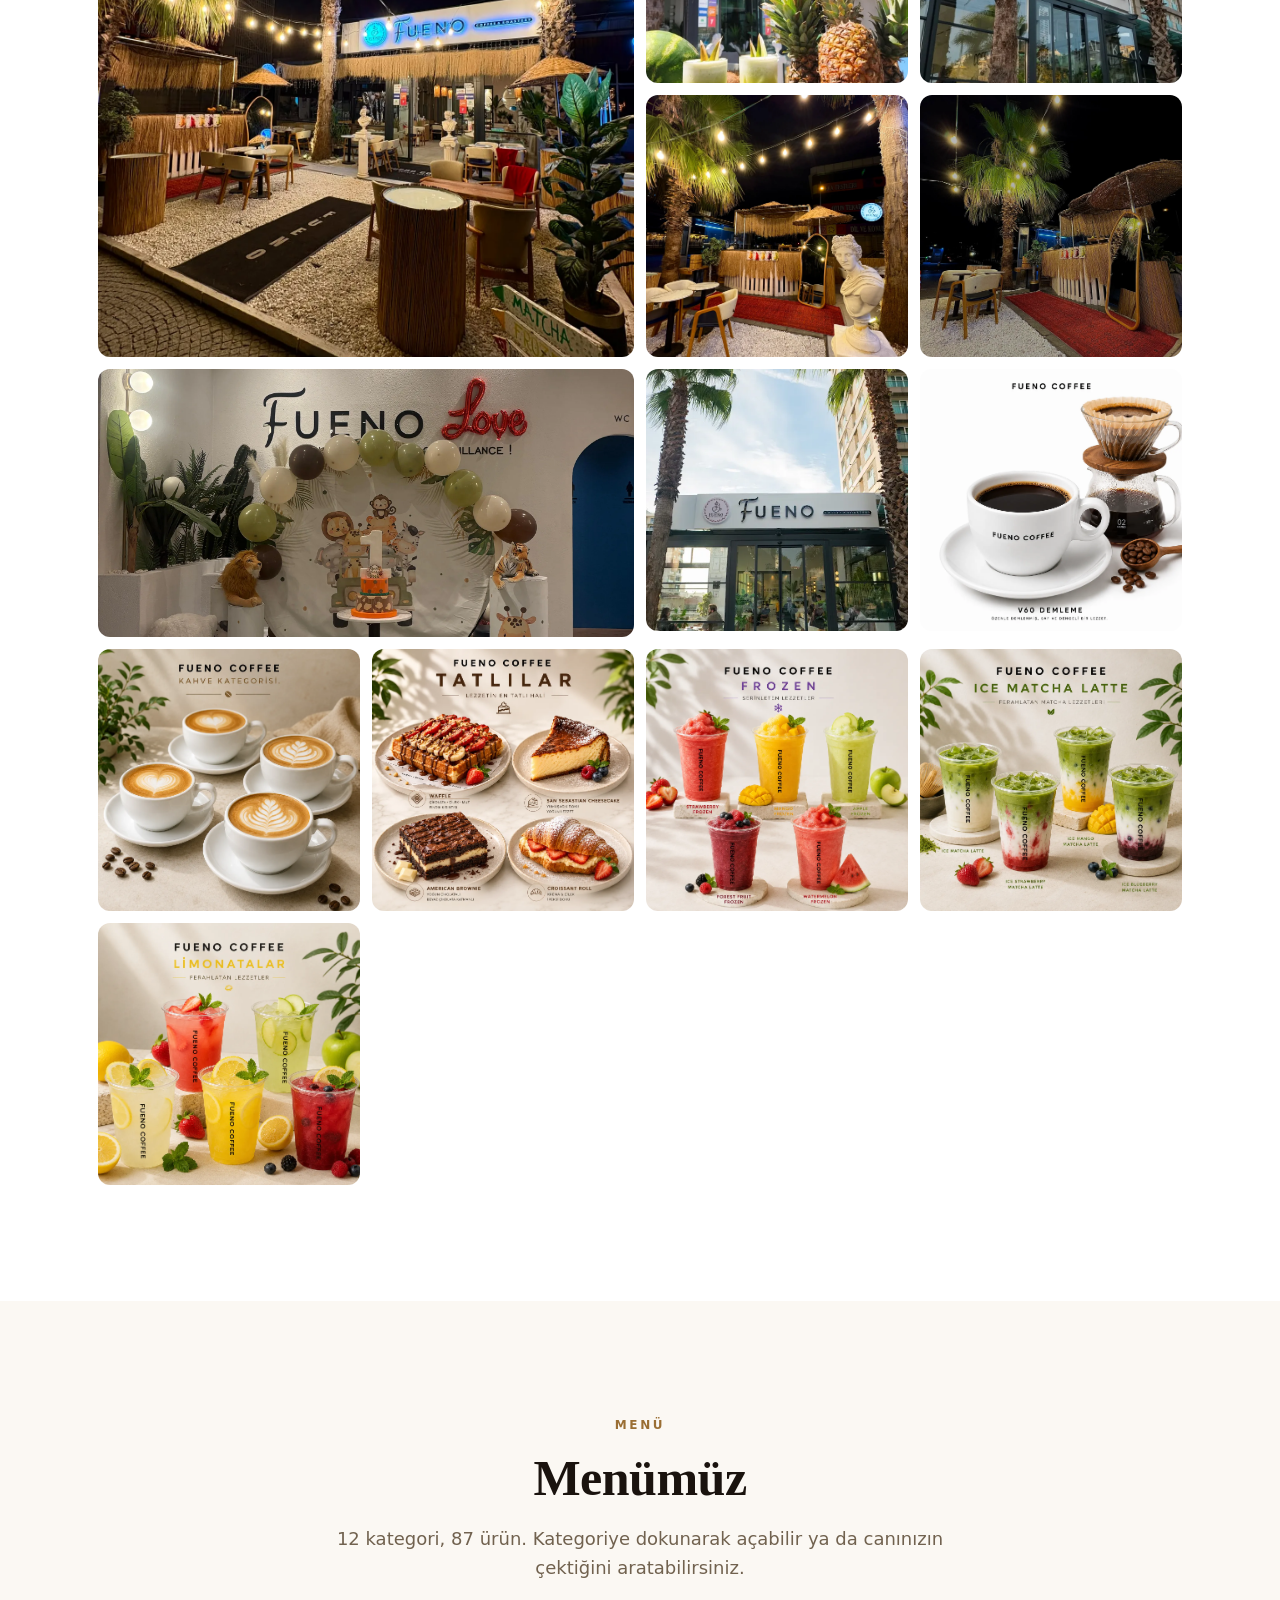
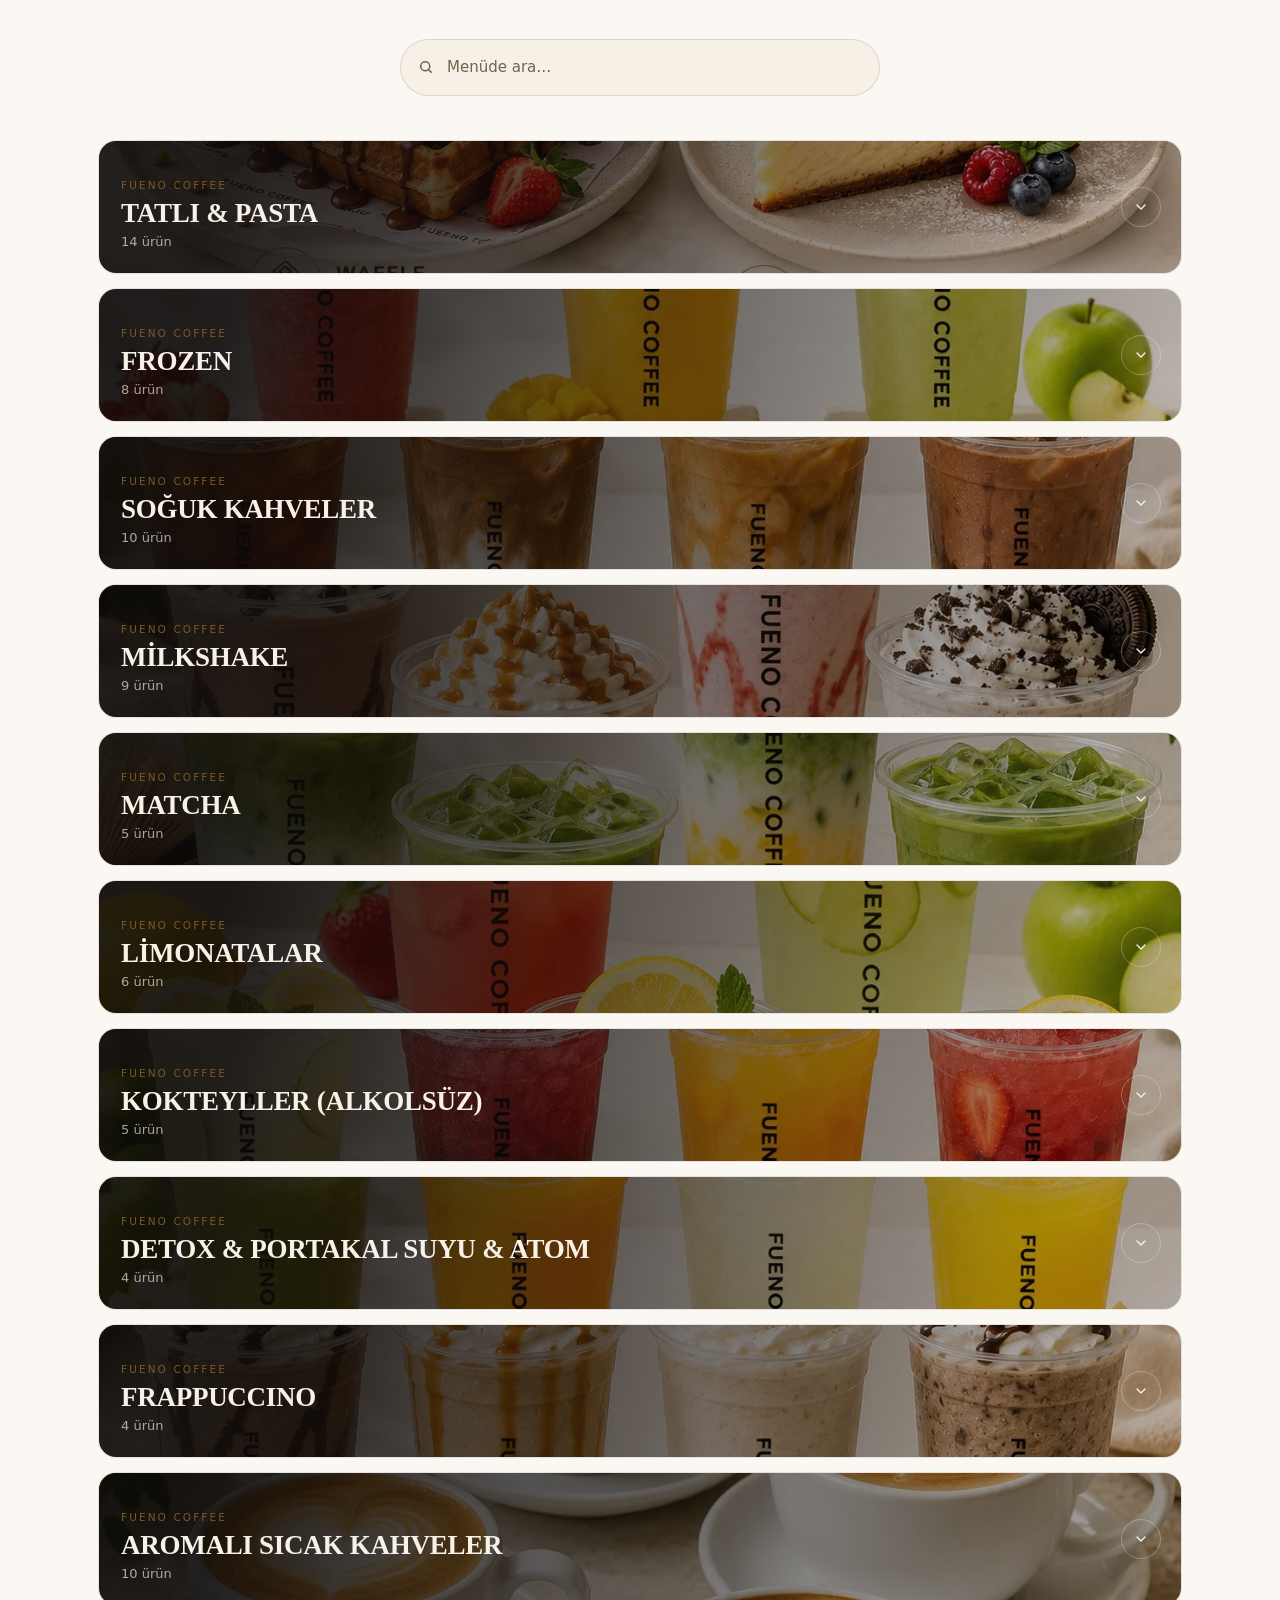
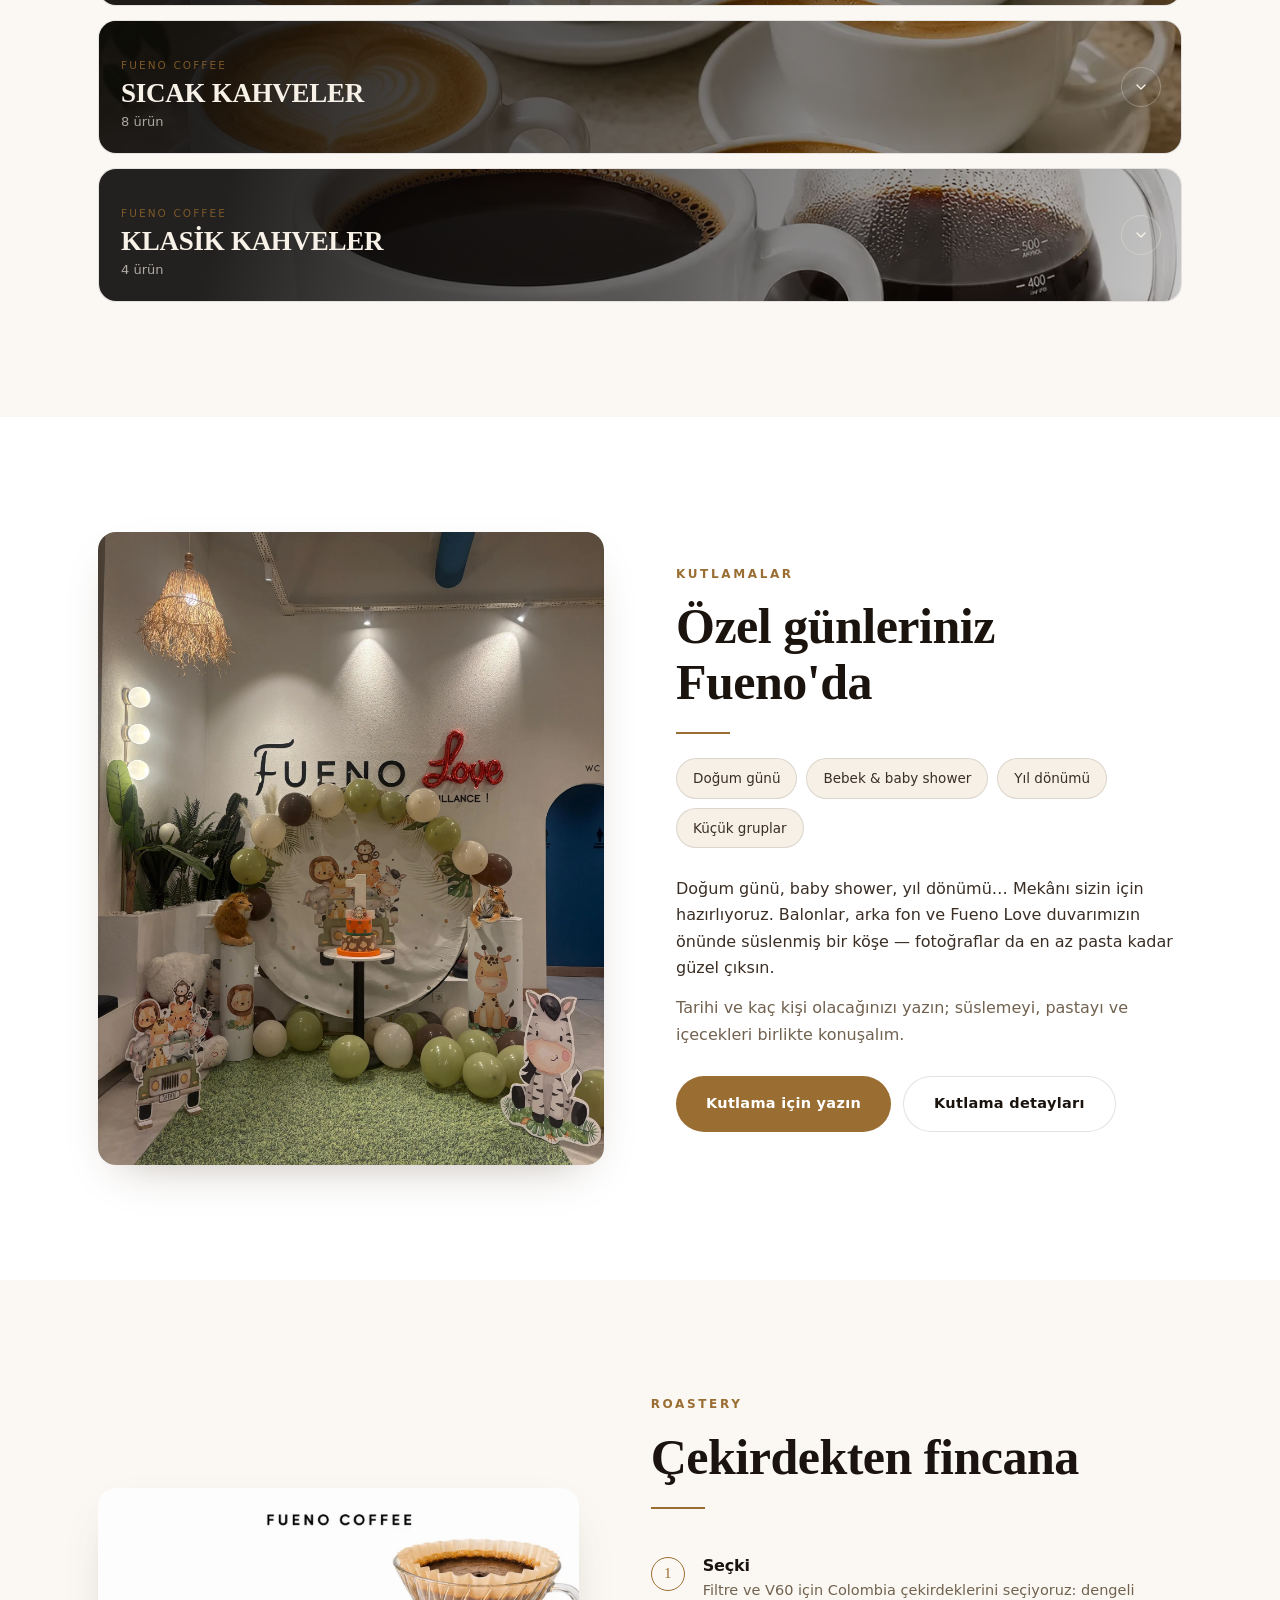
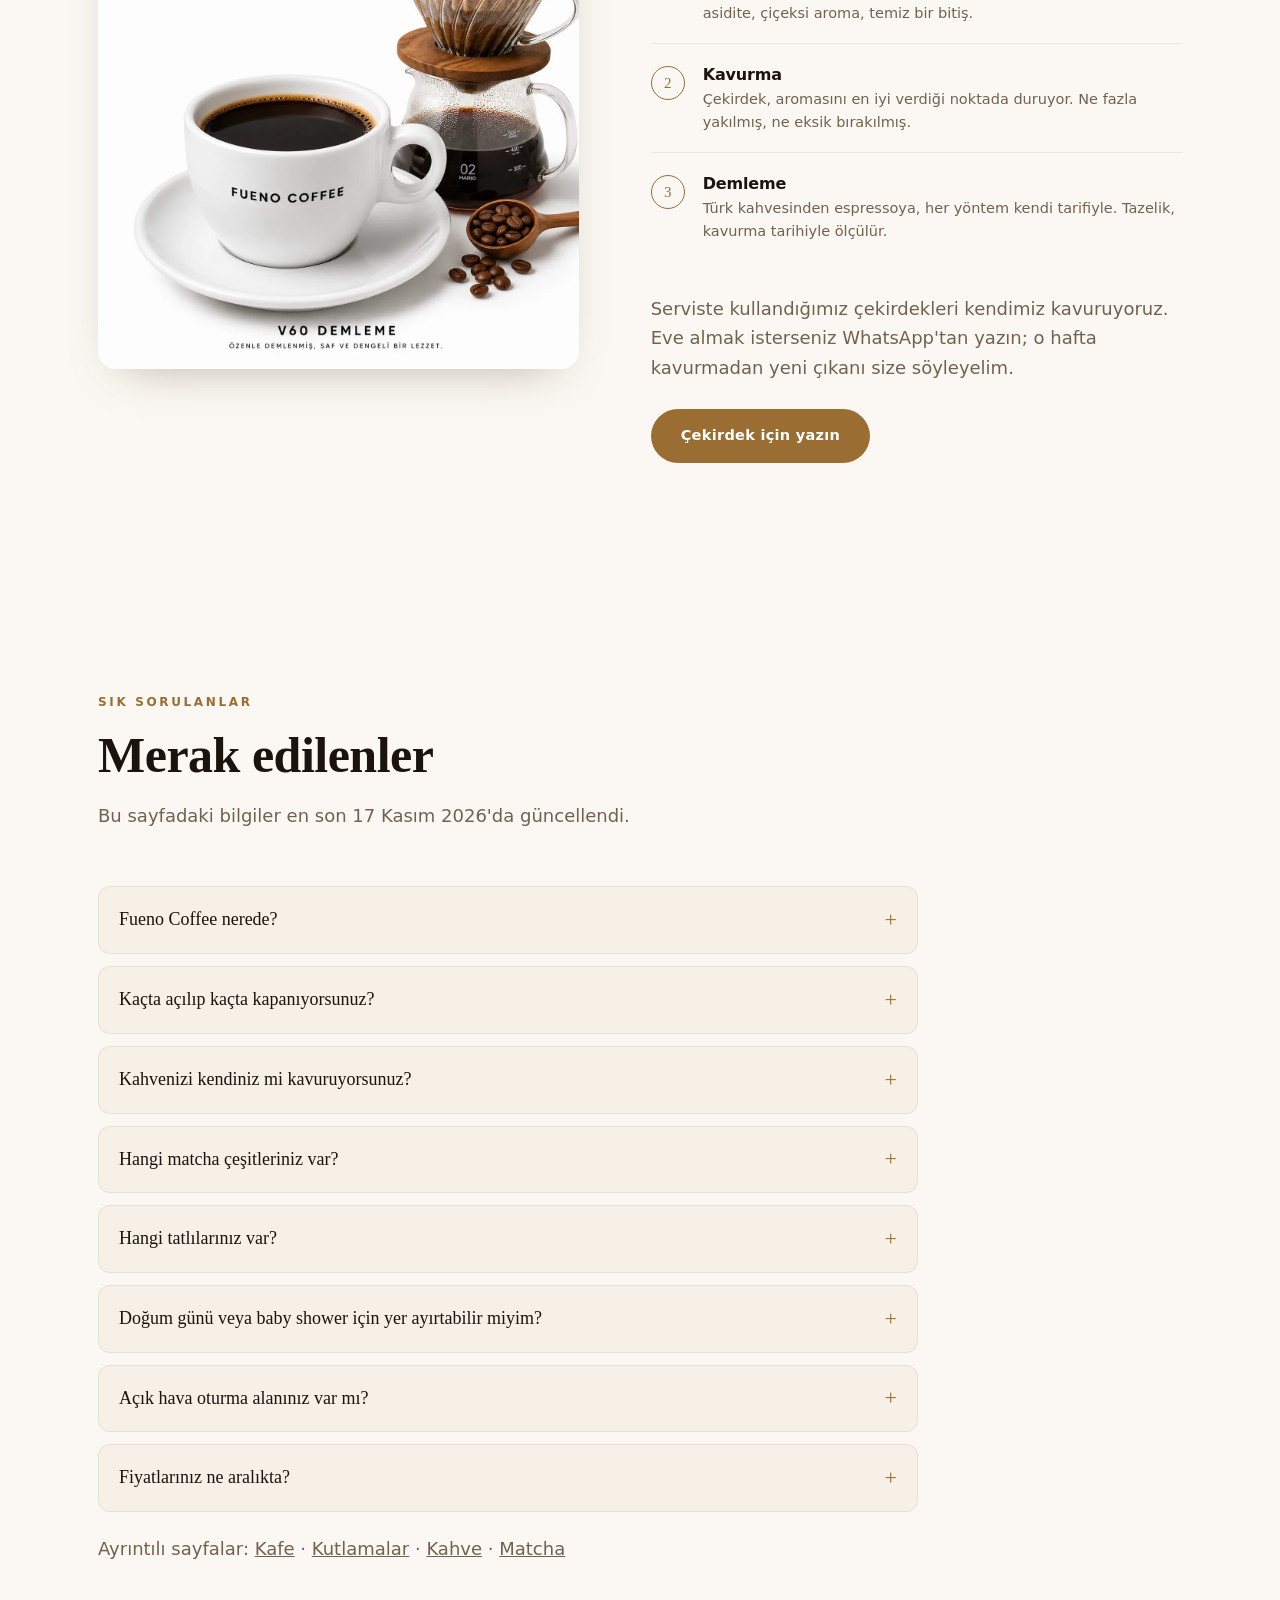
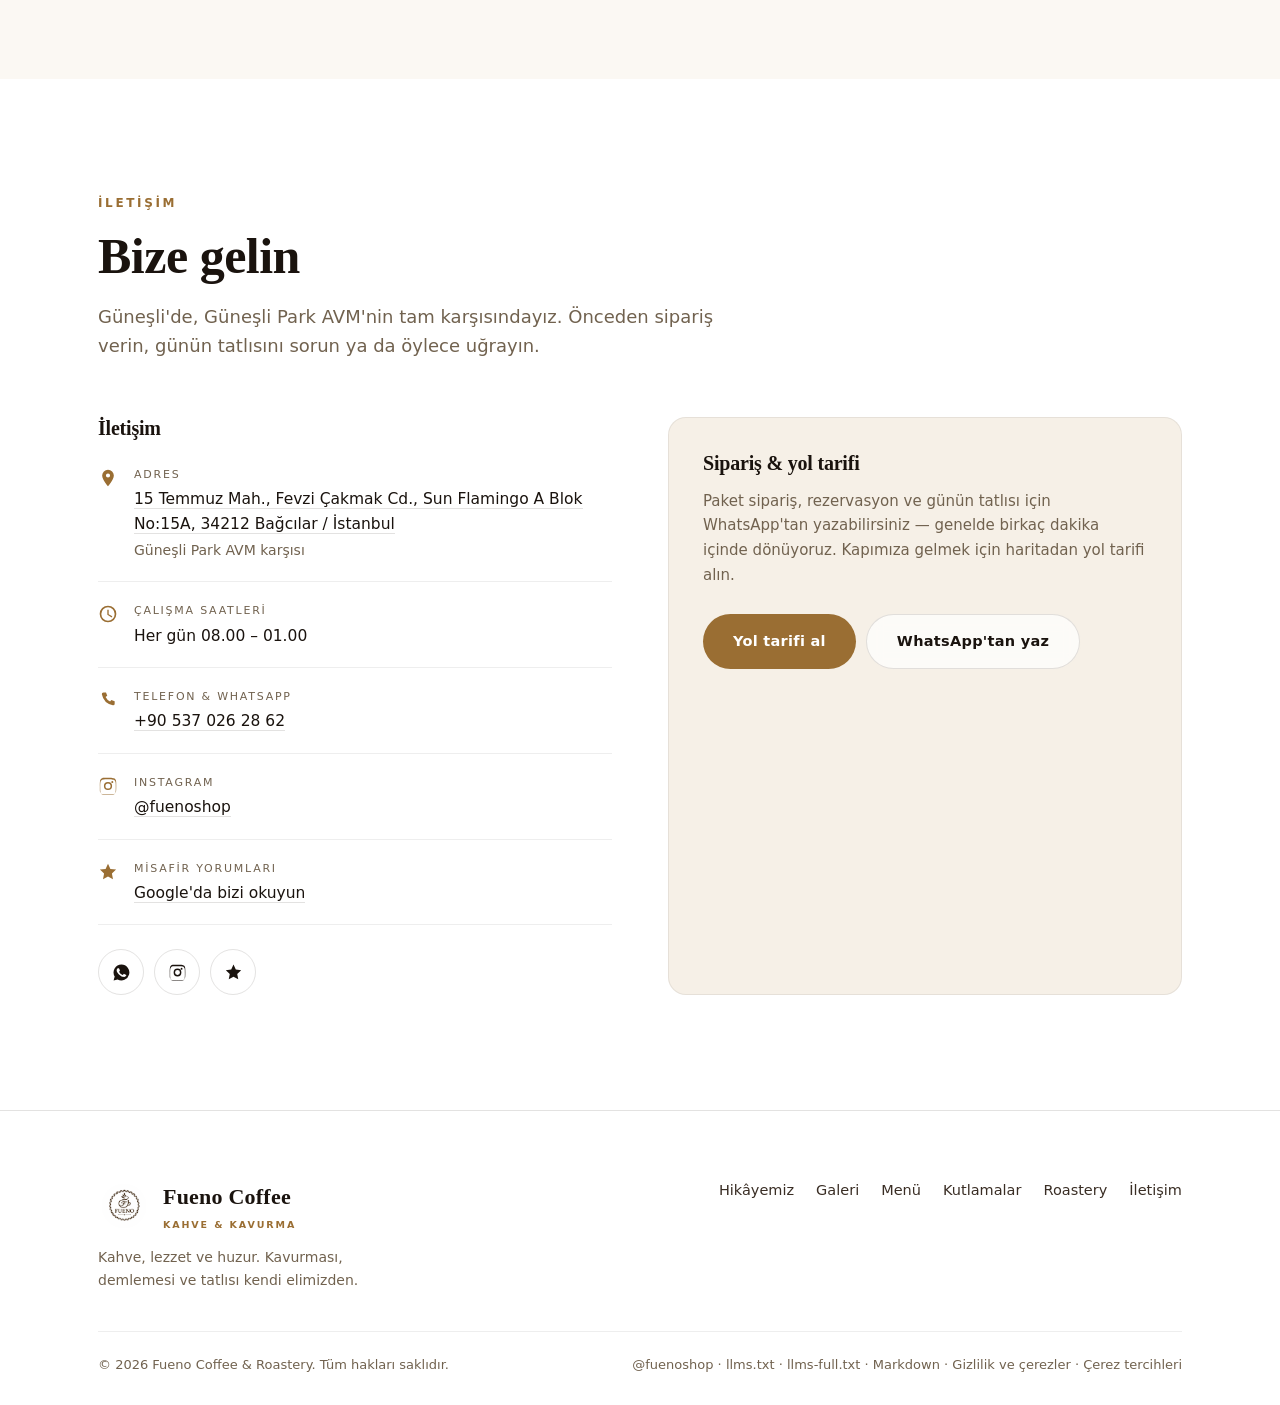
==== commit 6b0c14c1: "Ana sayfa: ateş çukurlu masalar, ücretsiz Wi-Fi" ====
--- a/index.html
+++ b/index.html
@@ -1495,7 +1495,7 @@
       <details class="faq-item"><summary data-i18n="faq.3.q">Hangi matcha çeşitleriniz var?</summary><p data-i18n="faq.3.a">Menüde seremoni ve premium sınıfı Japon matchası ve taze sütle hazırladığımız beş ice matcha latte var: klasik, çilekli, vanilyalı, yaban mersinli ve mangolu (230–250 TL). Bunların dışında sıcak matcha latte, sade matcha, dirty matcha ve farklı aroma kombinasyonları dahil isteğe göre her çeşit matcha hazırlıyoruz.</p></details>
       <details class="faq-item"><summary data-i18n="faq.4.q">Hangi tatlılarınız var?</summary><p data-i18n="faq.4.a">Tatlılarımızı kendi mutfağımızda yapıyoruz: San Sebastian cheesecake (sade ve Antep fıstıklı), American brownie, Magnolia kupları, kremalı kruvasanlar, Fueno waffle ve çikolatalı mousse.</p></details>
       <details class="faq-item"><summary data-i18n="faq.5.q">Doğum günü veya baby shower için yer ayırtabilir miyim?</summary><p data-i18n="faq.5.a">Evet. Doğum günü, baby shower, yıl dönümü ve küçük grup kutlamaları için mekânı süslüyoruz. Tarihi ve kişi sayısını WhatsApp'tan (+90 537 026 28 62) yazmanız yeterli.</p></details>
-      <details class="faq-item"><summary data-i18n="faq.6.q">Açık hava oturma alanınız var mı?</summary><p data-i18n="faq.6.a">Evet. Palmiyelerin altında, gündüz gölgeli, akşam ışıklarla aydınlanan bir terasımız var.</p></details>
+      <details class="faq-item"><summary data-i18n="faq.6.q">Açık hava oturma alanınız var mı?</summary><p data-i18n="faq.6.a">Evet. Palmiyelerin altında, gündüz gölgeli, akşam ışıklarla aydınlanan bir terasımız var. Bahçede ateş çukurlu masalarımız da var; serin akşamlarda ve kışın ateş başında oturabilirsiniz.</p></details>
       <details class="faq-item"><summary data-i18n="faq.7.q">Fiyatlarınız ne aralıkta?</summary><p data-i18n="faq.7.a">Menüdeki ürünler yaklaşık 110 ile 360 TL arasında. Kişi başı harcama genellikle 200–400 TL.</p></details>
     </div>
     <p class="section-lede" style="margin-top:22px"><span data-i18n="faq.more">Ayrıntılı sayfalar:</span> <a href="/kafe/">Kafe</a> · <a href="/kutlamalar/">Kutlamalar</a> · <a href="/kahve/">Kahve</a> · <a href="/matcha/">Matcha</a></p>
@@ -1674,7 +1674,7 @@
     },
     {
      "@type": "LocationFeatureSpecification",
-     "name": "Wi-Fi",
+     "name": "Ücretsiz Wi-Fi",
      "value": true
     },
     {
@@ -1685,6 +1685,11 @@
     {
      "@type": "LocationFeatureSpecification",
      "name": "Tuvalet",
+     "value": true
+    },
+    {
+     "@type": "LocationFeatureSpecification",
+     "name": "Ateş çukurlu masalar",
      "value": true
     }
    ],
@@ -2718,7 +2723,7 @@
      "name": "Açık hava oturma alanınız var mı?",
      "acceptedAnswer": {
       "@type": "Answer",
-      "text": "Evet. Palmiyelerin altında, gündüz gölgeli, akşam ışıklarla aydınlanan bir terasımız var."
+      "text": "Evet. Palmiyelerin altında, gündüz gölgeli, akşam ışıklarla aydınlanan bir terasımız var. Bahçede ateş çukurlu masalarımız da var; serin akşamlarda ve kışın ateş başında oturabilirsiniz."
      }
     },
     {
@@ -2736,7 +2741,7 @@
 </script>
 
 <script>
-window.FUENO_UI_EN = {"meta.title": "Fueno Coffee & Roastery | Coffee, Matcha & Desserts in Güneşli, Istanbul", "meta.desc": "A café that roasts its own coffee, across from Güneşli Park mall in Istanbul: V60, Turkish coffee, iced matcha lattes, San Sebastian cheesecake and homemade desserts. Open daily 08:00–01:00.", "brand.sub": "Coffee & Roastery", "hero.eyebrow": "Coffee & Roastery", "hero.tagline": "Coffee, flavour and calm — under the palms, from morning to late.", "hero.cta1": "Explore the menu", "hero.cta2": "Message us on WhatsApp", "hero.note1": "12 categories", "hero.note2": "87 items", "hero.note3": "Roasted in-house", "strip.wa.l": "Order & ask", "strip.wa.v": "WhatsApp", "strip.ig.l": "Follow us", "strip.ig.v": "@fuenoshop", "strip.rev.l": "Guest reviews", "strip.rev.v": "Google Reviews", "strip.map.l": "Directions", "strip.map.v": "Open in Maps", "story.eyebrow": "Our Story", "story.title": "Every step from bean to cup", "story.p1": "Fueno Coffee & Roastery exists for people who think coffee is not something to rush. Like every place with “roastery” on the door, we roast our own beans — because the character of a cup is set long before it is brewed.", "story.p2": "The Colombian beans we pick for filter and V60 stand out with balanced acidity and a floral aroma; our Turkish coffee is prepared the traditional way, from freshly roasted beans. And the desserts beside it — from San Sebastian cheesecake to brownies — are made in our own kitchen with the same care.", "story.p3": "At our tables under the palms, the morning coffee and the late-afternoon conversation get the same welcome. The door is open.", "story.badge.n": "87", "story.badge.l": "items on the menu", "gallery.eyebrow": "Gallery", "gallery.title": "By day and by night", "gallery.lede": "From our tables under the palms to the lights after dark — and everything we serve in between.", "menu.eyebrow": "Menu", "menu.title": "Our menu", "menu.lede": "12 categories, 87 items. Tap a category to open it, or search for what you are craving.", "menu.search": "Search the menu…", "menu.empty": "No items match your search.", "menu.count": "{n} items", "roast.eyebrow": "Roastery", "roast.title": "From bean to cup", "roast.lede": "We roast the beans we serve. If you would like to take some home, write to us on WhatsApp and we will tell you what is fresh out of the roaster this week.", "roast.cta": "Ask about beans", "visit.eyebrow": "Visit Us", "visit.title": "Come and see us", "visit.lede": "We are in Güneşli, right across from Güneşli Park mall. Order ahead, ask about today's bakes, or just drop by.", "visit.contact": "Get in touch", "visit.hours": "Opening hours", "visit.address.l": "Address", "visit.phone.l": "Phone & WhatsApp", "visit.ig.l": "Instagram", "visit.rev.l": "Guest reviews", "visit.rev.v": "Read us on Google", "visit.order.t": "Order & directions", "visit.order.d": "Message us on WhatsApp for takeaway, reservations or today's bakes — we usually reply within a few minutes. Open the map for directions to our door.", "visit.cta.map": "Get directions", "visit.cta.wa": "Message on WhatsApp", "footer.tagline": "Coffee, flavour and calm. Roasted, brewed and baked in-house.", "footer.rights": "All rights reserved.", "nav.aria": "Main navigation", "theme.toLight": "Switch to light mode", "theme.toDark": "Switch to dark mode", "totop": "Back to top", "nav#hikayemiz": "Our Story", "nav#galeri": "Gallery", "nav#menu": "Menu", "nav#kutlama": "Celebrations", "nav#roastery": "Roastery", "nav#ziyaret": "Visit Us", "pillar.0.t": "Roasted in-house", "pillar.0.d": "We roast our own beans. A cup's character is decided long before brewing — at the roaster.", "pillar.1.t": "Careful brewing", "pillar.1.d": "From espresso to V60, every method has its own ratio and timing. Our team repeats it with the same care, cup after cup.", "pillar.2.t": "Desserts from our kitchen", "pillar.2.d": "Cheesecake, brownie, waffle, croissant — whatever belongs beside a good coffee, made with the same attention.", "step.0.t": "Sourcing", "step.0.d": "For filter and V60 we choose Colombian beans — balanced acidity, floral aroma, a clean finish.", "step.1.t": "Roasting", "step.1.d": "We stop the roast where the bean gives its best. Never scorched, never underdone.", "step.2.t": "Brewing", "step.2.d": "From Turkish coffee to espresso, each method by its own recipe. Freshness is measured from the roast date.", "hero.slide.0": "The Fueno terrace at night", "hero.slide.1": "Fueno Coffee storefront", "hero.slide.2": "Fresh fruit mocktails", "gal.0": "The terrace at night, neon sign and string lights", "gal.1": "Fresh fruit mocktails", "gal.2": "The storefront under the palms", "gal.3": "The straw bar at night", "gal.4": "Outdoor seating under the lights", "gal.5": "Indoor space set up for a celebration", "gal.6": "The entrance to Fueno Coffee", "gal.7": "V60 pour-over", "gal.8": "Hot coffees", "gal.9": "Desserts and pastries", "gal.10": "Frozen drinks", "gal.11": "Matcha", "gal.12": "Lemonades", "split.0.k": "Daytime", "split.0.t": "In the shade of the palms", "split.0.d": "Morning espresso, iced coffee in the afternoon and lemonades that cool you down. The outside tables stay shaded all day.", "split.1.k": "After dark", "split.1.t": "When the lights come on", "split.1.d": "Straw canopies, strings of bulbs and the neon sign. This is the place at its best — made for long evening conversations.", "tag.0": "Birthdays", "tag.1": "Baby showers", "tag.2": "Anniversaries", "tag.3": "Small groups", "hero.slidelabel": "Show photo {n}", "celeb.eyebrow": "Celebrations", "celeb.title": "Your special days, at Fueno", "celeb.p1": "Birthdays, baby showers, anniversaries — we set the room up for you. Balloons, a backdrop and a decorated corner in front of our Fueno Love wall, so the photos come out as good as the cake.", "celeb.p2": "Tell us the date and how many of you there will be; we will talk through the decoration, the cake and the drinks together.", "celeb.cta": "Ask about a celebration", "visit.address.note": "Across from Güneşli Park mall", "visit.hours.v": "Every day 08:00 – 01:00", "faq.eyebrow": "FAQ", "faq.title": "Good to know", "celeb.more": "Celebration details", "faq.more": "More details:", "faq.updated": "Information on this page was last updated on 17 November 2026.", "faq.0.q": "Where is Fueno Coffee?", "faq.0.a": "We are in Güneşli, Bağcılar (Istanbul), right across from Güneşli Park shopping mall, at Sun Flamingo: 15 Temmuz Mah., Fevzi Çakmak Cd., Sun Flamingo A Blok No:15A, 34212 Bağcılar / İstanbul.", "faq.1.q": "What are your opening hours?", "faq.1.a": "We are open every day from 08:00 until 01:00 (after midnight).", "faq.2.q": "Do you roast your own coffee?", "faq.2.a": "Yes. Fueno is a roastery: we roast Colombian beans ourselves for filter coffee and V60, and make our Turkish coffee the traditional way from freshly roasted beans. Message us on WhatsApp if you would like beans to take home.", "faq.3.q": "What matcha drinks do you serve?", "faq.3.a": "The menu has five iced matcha lattes with ceremonial and premium grade Japanese matcha and fresh milk: classic, strawberry, vanilla, blueberry and mango (230–250 TL). On request we also make any kind of matcha, including hot matcha latte, plain matcha, dirty matcha and other flavour combinations.", "faq.4.q": "Which desserts do you have?", "faq.4.a": "Our desserts are made in our own kitchen: San Sebastian cheesecake (plain and pistachio), American brownie, Magnolia cups, cream-filled croissants, the Fueno waffle and chocolate mousse.", "faq.5.q": "Can I book Fueno for a birthday or baby shower?", "faq.5.a": "Yes. We decorate the space for birthdays, baby showers, anniversaries and small groups. Just send the date and number of guests on WhatsApp (+90 537 026 28 62).", "faq.6.q": "Do you have outdoor seating?", "faq.6.a": "Yes. Our terrace sits under palm trees: shaded during the day and lit with string lights in the evening.", "faq.7.q": "How much does it cost?", "faq.7.a": "Menu items range from about 110 to 360 TL; most guests spend 200–400 TL per person."};
+window.FUENO_UI_EN = {"meta.title": "Fueno Coffee & Roastery | Coffee, Matcha & Desserts in Güneşli, Istanbul", "meta.desc": "A café that roasts its own coffee, across from Güneşli Park mall in Istanbul: V60, Turkish coffee, iced matcha lattes, San Sebastian cheesecake and homemade desserts. Open daily 08:00–01:00.", "brand.sub": "Coffee & Roastery", "hero.eyebrow": "Coffee & Roastery", "hero.tagline": "Coffee, flavour and calm — under the palms, from morning to late.", "hero.cta1": "Explore the menu", "hero.cta2": "Message us on WhatsApp", "hero.note1": "12 categories", "hero.note2": "87 items", "hero.note3": "Roasted in-house", "strip.wa.l": "Order & ask", "strip.wa.v": "WhatsApp", "strip.ig.l": "Follow us", "strip.ig.v": "@fuenoshop", "strip.rev.l": "Guest reviews", "strip.rev.v": "Google Reviews", "strip.map.l": "Directions", "strip.map.v": "Open in Maps", "story.eyebrow": "Our Story", "story.title": "Every step from bean to cup", "story.p1": "Fueno Coffee & Roastery exists for people who think coffee is not something to rush. Like every place with “roastery” on the door, we roast our own beans — because the character of a cup is set long before it is brewed.", "story.p2": "The Colombian beans we pick for filter and V60 stand out with balanced acidity and a floral aroma; our Turkish coffee is prepared the traditional way, from freshly roasted beans. And the desserts beside it — from San Sebastian cheesecake to brownies — are made in our own kitchen with the same care.", "story.p3": "At our tables under the palms, the morning coffee and the late-afternoon conversation get the same welcome. The door is open.", "story.badge.n": "87", "story.badge.l": "items on the menu", "gallery.eyebrow": "Gallery", "gallery.title": "By day and by night", "gallery.lede": "From our tables under the palms to the lights after dark — and everything we serve in between.", "menu.eyebrow": "Menu", "menu.title": "Our menu", "menu.lede": "12 categories, 87 items. Tap a category to open it, or search for what you are craving.", "menu.search": "Search the menu…", "menu.empty": "No items match your search.", "menu.count": "{n} items", "roast.eyebrow": "Roastery", "roast.title": "From bean to cup", "roast.lede": "We roast the beans we serve. If you would like to take some home, write to us on WhatsApp and we will tell you what is fresh out of the roaster this week.", "roast.cta": "Ask about beans", "visit.eyebrow": "Visit Us", "visit.title": "Come and see us", "visit.lede": "We are in Güneşli, right across from Güneşli Park mall. Order ahead, ask about today's bakes, or just drop by.", "visit.contact": "Get in touch", "visit.hours": "Opening hours", "visit.address.l": "Address", "visit.phone.l": "Phone & WhatsApp", "visit.ig.l": "Instagram", "visit.rev.l": "Guest reviews", "visit.rev.v": "Read us on Google", "visit.order.t": "Order & directions", "visit.order.d": "Message us on WhatsApp for takeaway, reservations or today's bakes — we usually reply within a few minutes. Open the map for directions to our door.", "visit.cta.map": "Get directions", "visit.cta.wa": "Message on WhatsApp", "footer.tagline": "Coffee, flavour and calm. Roasted, brewed and baked in-house.", "footer.rights": "All rights reserved.", "nav.aria": "Main navigation", "theme.toLight": "Switch to light mode", "theme.toDark": "Switch to dark mode", "totop": "Back to top", "nav#hikayemiz": "Our Story", "nav#galeri": "Gallery", "nav#menu": "Menu", "nav#kutlama": "Celebrations", "nav#roastery": "Roastery", "nav#ziyaret": "Visit Us", "pillar.0.t": "Roasted in-house", "pillar.0.d": "We roast our own beans. A cup's character is decided long before brewing — at the roaster.", "pillar.1.t": "Careful brewing", "pillar.1.d": "From espresso to V60, every method has its own ratio and timing. Our team repeats it with the same care, cup after cup.", "pillar.2.t": "Desserts from our kitchen", "pillar.2.d": "Cheesecake, brownie, waffle, croissant — whatever belongs beside a good coffee, made with the same attention.", "step.0.t": "Sourcing", "step.0.d": "For filter and V60 we choose Colombian beans — balanced acidity, floral aroma, a clean finish.", "step.1.t": "Roasting", "step.1.d": "We stop the roast where the bean gives its best. Never scorched, never underdone.", "step.2.t": "Brewing", "step.2.d": "From Turkish coffee to espresso, each method by its own recipe. Freshness is measured from the roast date.", "hero.slide.0": "The Fueno terrace at night", "hero.slide.1": "Fueno Coffee storefront", "hero.slide.2": "Fresh fruit mocktails", "gal.0": "The terrace at night, neon sign and string lights", "gal.1": "Fresh fruit mocktails", "gal.2": "The storefront under the palms", "gal.3": "The straw bar at night", "gal.4": "Outdoor seating under the lights", "gal.5": "Indoor space set up for a celebration", "gal.6": "The entrance to Fueno Coffee", "gal.7": "V60 pour-over", "gal.8": "Hot coffees", "gal.9": "Desserts and pastries", "gal.10": "Frozen drinks", "gal.11": "Matcha", "gal.12": "Lemonades", "split.0.k": "Daytime", "split.0.t": "In the shade of the palms", "split.0.d": "Morning espresso, iced coffee in the afternoon and lemonades that cool you down. The outside tables stay shaded all day.", "split.1.k": "After dark", "split.1.t": "When the lights come on", "split.1.d": "Straw canopies, strings of bulbs and the neon sign. This is the place at its best — made for long evening conversations.", "tag.0": "Birthdays", "tag.1": "Baby showers", "tag.2": "Anniversaries", "tag.3": "Small groups", "hero.slidelabel": "Show photo {n}", "celeb.eyebrow": "Celebrations", "celeb.title": "Your special days, at Fueno", "celeb.p1": "Birthdays, baby showers, anniversaries — we set the room up for you. Balloons, a backdrop and a decorated corner in front of our Fueno Love wall, so the photos come out as good as the cake.", "celeb.p2": "Tell us the date and how many of you there will be; we will talk through the decoration, the cake and the drinks together.", "celeb.cta": "Ask about a celebration", "visit.address.note": "Across from Güneşli Park mall", "visit.hours.v": "Every day 08:00 – 01:00", "faq.eyebrow": "FAQ", "faq.title": "Good to know", "celeb.more": "Celebration details", "faq.more": "More details:", "faq.updated": "Information on this page was last updated on 17 November 2026.", "faq.0.q": "Where is Fueno Coffee?", "faq.0.a": "We are in Güneşli, Bağcılar (Istanbul), right across from Güneşli Park shopping mall, at Sun Flamingo: 15 Temmuz Mah., Fevzi Çakmak Cd., Sun Flamingo A Blok No:15A, 34212 Bağcılar / İstanbul.", "faq.1.q": "What are your opening hours?", "faq.1.a": "We are open every day from 08:00 until 01:00 (after midnight).", "faq.2.q": "Do you roast your own coffee?", "faq.2.a": "Yes. Fueno is a roastery: we roast Colombian beans ourselves for filter coffee and V60, and make our Turkish coffee the traditional way from freshly roasted beans. Message us on WhatsApp if you would like beans to take home.", "faq.3.q": "What matcha drinks do you serve?", "faq.3.a": "The menu has five iced matcha lattes with ceremonial and premium grade Japanese matcha and fresh milk: classic, strawberry, vanilla, blueberry and mango (230–250 TL). On request we also make any kind of matcha, including hot matcha latte, plain matcha, dirty matcha and other flavour combinations.", "faq.4.q": "Which desserts do you have?", "faq.4.a": "Our desserts are made in our own kitchen: San Sebastian cheesecake (plain and pistachio), American brownie, Magnolia cups, cream-filled croissants, the Fueno waffle and chocolate mousse.", "faq.5.q": "Can I book Fueno for a birthday or baby shower?", "faq.5.a": "Yes. We decorate the space for birthdays, baby showers, anniversaries and small groups. Just send the date and number of guests on WhatsApp (+90 537 026 28 62).", "faq.6.q": "Do you have outdoor seating?", "faq.6.a": "Yes. Our terrace sits under palm trees: shaded during the day and lit with string lights in the evening. We also have fire pit tables in the garden, so you can sit by the fire on cool evenings and in winter.", "faq.7.q": "How much does it cost?", "faq.7.a": "Menu items range from about 110 to 360 TL; most guests spend 200–400 TL per person."};
 window.FUENO_MENU_EN = [{"name":"DESSERTS & PASTRY","products":[{"name":"SAN SEBASTIAN CHEESECAKE","desc":"San Sebastian Cheesecake, lightly caramelized on the outside, rich and silky within. Its distinctive gently burnt aroma and creamy flavour offer a unique taste experience in every bite. Recommended with Belgian chocolate."},{"name":"PISTACHIO SAN SEBASTIAN CHEESECAKE","desc":"Lightly caramelized on the outside, packed with real Antep pistachio and a silky texture, this is our Pistachio San Sebastian Cheesecake. Its distinctive gently burnt aroma and creamy flavour offer a unique taste experience in every bite. Recommended with Belgian chocolate."},{"name":"AMERICAN BROWNIE","desc":"American Brownie, with an intense cocoa flavour, a lightly crisp crust and a soft white-chocolate centre. The rich aroma of real chocolate makes every bite a true dessert pleasure."},{"name":"STRAWBERRY CUP (MAGNOLIA)","desc":"A cup classic bringing together cake crumbs at the bottom, strawberry pieces and delicious pastry cream."},{"name":"LOTUS CUP (MAGNOLIA)","desc":"A cup classic bringing together cake crumbs at the bottom, Lotus chocolate, Lotus biscuit pieces and delicious pastry cream."},{"name":"PISTACHIO CUP (MAGNOLIA)","desc":"A cup classic bringing together cake crumbs at the bottom, delicious Antep pistachio chocolate, pistachio crumbs and delicious pastry cream."},{"name":"OREO CUP (MAGNOLIA)","desc":"A cup classic bringing together cake crumbs at the bottom, Oreo pieces and delicious pastry cream."},{"name":"CROISSANT CREAM STRAWBERRY","desc":"A delicious French touch: a lovely buttery croissant filled with exquisite pastry cream, fresh strawberry jam and fresh strawberry pieces."},{"name":"CROISSANT CREAM LOTUS","desc":"A delicious French touch: a lovely buttery croissant filled with exquisite pastry cream, flowing Lotus chocolate and Lotus biscuits."},{"name":"CROISSANT CREAM PISTACHIO","desc":"A delicious French touch: a lovely buttery croissant filled with exquisite pastry cream, Antep pistachio chocolate and pistachio pieces."},{"name":"CHOCOLATE ROLL CROISSANT","desc":"A French touch: a lovely buttery roll croissant filled with Belgian chocolate, served on a bed of whipped cream and topped with more Belgian chocolate and pistachio pieces."},{"name":"FUENO WAFFLE","desc":"Crispy Belgian waffle served with Belgian chocolate, strawberry, banana and assorted chocolate pieces."},{"name":"AMERICAN BROWNIE WITH ICE CREAM","desc":"American Brownie, with an intense cocoa flavour, a lightly crisp crust and a soft white-chocolate centre, served with 1 scoop of the ice cream of your choice."},{"name":"CHOCOLATE MOUSSE","desc":"A light dessert made with an intense chocolate flavour and a silky texture. Its balanced sweetness and creamy body make every spoonful a delightful taste experience."}]},{"name":"FROZEN","products":[{"name":"STRAWBERRY FROZEN","desc":"Made with the perfect harmony of the freshest strawberries and ice, Strawberry Frozen is the tastiest way to cool down on summer days. Its intense fruit aroma and icy texture leave a lasting taste on the palate."},{"name":"GREEN APPLE FROZEN","desc":"The invigorating, sharp tartness of green apple meets the coolness of ice in this glass. Every sip is a refreshing break that renews your energy."},{"name":"WATERMELON FROZEN","desc":"The invigorating, refreshing flavour of watermelon meets the coolness of ice in this glass. Every sip is a refreshing break that renews your energy."},{"name":"MANGO FROZEN","desc":"This cooling drink, where tropical mangoes meet ice, is a summer favourite with its intense tropical aroma. Its icy body brings instant refreshment."},{"name":"MIXED BERRY FROZEN","desc":"This cooling drink, where red forest berries meet ice, is a summer favourite with its intense fruit aroma. Its icy body brings instant refreshment."},{"name":"BLUEBERRY FROZEN","desc":"Carefully selected blueberries blended with ice, leaving a lasting freshness on the palate with a balance of gentle tartness and sweetness."},{"name":"PINEAPPLE FROZEN","desc":"The sweetest, coolest form of tropical pineapple flavour, this drink gives energy all day long with its refreshing body."},{"name":"SWEET & SOUR FROZEN","desc":"Made from several fruits, this drink is the coolest form of sweet-and-sour flavour and gives energy all day long with its refreshing body."}]},{"name":"COLD COFFEES","products":[{"name":"ICE LUNGO","desc":"The coolest form of the classic Lungo. Made with the unique harmony of long-shot espresso and ice, this is a strong and refreshing coffee experience. The freshest answer to your coffee craving on hot days."},{"name":"ICE AMERICANO","desc":"Made with a double shot of espresso and cold water. An unsweetened, refreshing drink with an intense coffee aroma. An ideal choice for lovers of plain coffee."},{"name":"ICE LATTE","desc":"Made with a double shot of espresso and cold milk. Stands out with its smooth body and balanced coffee aroma. A cooling and light coffee experience. Unsweetened."},{"name":"ICE WHITE MOCHA","desc":"Sweet white chocolate, cold milk and espresso come together for a smooth, ice-cold coffee pleasure."},{"name":"ICE MOCHA","desc":"Rich chocolate, cold milk and espresso come together for a smooth, ice-cold coffee pleasure."},{"name":"ICE CARAMEL LATTE","desc":"Rich caramel aroma, cold milk and espresso come together for a smooth, ice-cold coffee pleasure."},{"name":"ICE SALTED CARAMEL LATTE","desc":"Delicious salted caramel, cold milk and espresso come together for a smooth, ice-cold coffee pleasure."},{"name":"ICE PISTACHIO LATTE","desc":"Delicious Antep pistachio flavour, cold milk and espresso come together for a smooth, ice-cold coffee pleasure."},{"name":"ICE COCONUT LATTE","desc":"Delicious coconut aroma, cold milk and espresso come together for a smooth, ice-cold coffee pleasure."},{"name":"ICE WEGA LATTE","desc":"Delicious vanilla, coconut and caramel aroma, cold milk and espresso come together for a smooth, ice-cold coffee pleasure."}]},{"name":"MILKSHAKES","products":[{"name":"VANILLA MILKSHAKE","desc":"Delicious vanilla ice cream and cold milk come together in a smooth, creamy, cooling classic."},{"name":"CARAMEL MILKSHAKE","desc":"Delicious caramel, caramel ice cream and cold milk come together in a smooth, cooling classic."},{"name":"STRAWBERRY MILKSHAKE","desc":"Refreshing strawberry aroma, vanilla ice cream and cold milk come together in a smooth, fruity coolness."},{"name":"CHOCOLATE MILKSHAKE","desc":"Rich chocolate, chocolate ice cream and cold milk come together in a smooth, chocolate-filled coolness."},{"name":"PISTACHIO MILKSHAKE","desc":"Rich Antep pistachio flavour, ice cream and cold milk come together for a smooth, delicious milkshake pleasure."},{"name":"LOTUS MILKSHAKE","desc":"Delicious Lotus aroma, Lotus biscuit, ice cream and cold milk come together for a smooth, delicious milkshake pleasure."},{"name":"SWEET COOKIE MILKSHAKE","desc":"Cici Bebe biscuits, white chocolate, ice cream and cold milk come together for a smooth, delicious milkshake pleasure."},{"name":"MANGO MILKSHAKE","desc":"Rich mango flavour, ice cream and cold milk come together for a smooth, delicious milkshake pleasure."},{"name":"TROPIC MILKSHAKE","desc":"Mango, melon and peach come together with ice cream and cold milk for a smooth, delicious milkshake pleasure."}]},{"name":"MATCHA","products":[{"name":"ICE MATCHA LATTE","desc":"Made with the perfect harmony of carefully prepared Japanese matcha and fresh milk, Ice Matcha Latte accompanies every moment of your day with its smooth body and refreshing flavour."},{"name":"ICE STRAWBERRY MATCHA LATTE","desc":"Made with the perfect harmony of carefully prepared matcha, fresh strawberries and milk, this Ice Matcha Latte accompanies every moment of your day with its smooth body and refreshing flavour."},{"name":"ICE VANILLA MATCHA LATTE","desc":"Made with the perfect harmony of carefully prepared matcha, delicious vanilla aroma and fresh milk, this Ice Matcha Latte accompanies every moment of your day with its smooth body and refreshing flavour."},{"name":"ICE BLUEBERRY MATCHA LATTE","desc":"Made with the perfect harmony of carefully prepared matcha, blueberry aroma and fresh milk, this Ice Matcha Latte accompanies every moment of your day with its smooth body and refreshing flavour."},{"name":"ICE MANGO MATCHA LATTE","desc":"Made with the perfect harmony of carefully prepared matcha, tropical mango flavour and fresh milk, this Ice Matcha Latte accompanies every moment of your day with its smooth body and refreshing flavour."}]},{"name":"LEMONADES","products":[{"name":"ORIGINAL LEMONADE","desc":"A traditional flavour made with the refreshing tartness of freshly squeezed lemons and just the right sweetness. Additive-free and served ice-cold, a true classic that cools you down with every sip."},{"name":"STRAWBERRY LEMONADE","desc":"Fresh handmade lemonade meets the sweet aroma of real strawberries. A summer classic, cooling with its sweet-and-sour balance, served ice-cold and perfectly fresh."},{"name":"MINT LEMONADE","desc":"Delicious handmade lemonade meets fresh, cool mint leaves. Served with plenty of ice, an indispensable classic that brings extra coolness and freshness with every sip."},{"name":"MANGO LEMONADE","desc":"Delicious handmade lemonade meets tropical mango flavour. Served with plenty of ice, an indispensable Fueno classic that brings extra coolness and freshness with every sip."},{"name":"HIBISCUS LEMONADE","desc":"Delicious handmade lemonade meets legendary hibiscus flavour. Served with plenty of ice, an indispensable Fueno classic that brings extra coolness and freshness with every sip."},{"name":"BLUEBERRY LEMONADE","desc":"Delicious handmade lemonade meets rich blueberry flavour. Served with plenty of ice, an indispensable Fueno classic that brings extra coolness and freshness with every sip."}]},{"name":"COCKTAILS (NON-ALCOHOLIC)","products":[{"name":"COOL - LIME","desc":"A refreshing drink where notes of zesty lime and fresh mint meet an icy texture. Its invigorating effect brings instant coolness on hot days. Every sip leaves a clean, fresh taste on the palate."},{"name":"HIBISCUS BERRY","desc":"A refreshing drink made with the floral aroma of hibiscus and the vivid flavour of forest berries. Every sip offers a balanced and fresh taste experience."},{"name":"ORANGE MANGO","desc":"The refreshing taste of fresh orange and the natural sweetness of tropical mango together. An ice-cold flavour, ideal for cooling down and recharging at any moment of the day."},{"name":"STRAWBERRY & ACAI","desc":"The sweet aroma of fresh strawberries meets tropical acai, a powerhouse of antioxidants. A light, refreshing and ice-cold choice for freshening up at any time of day."},{"name":"MANGO COOL - LIME","desc":"Fresh lime, the coolness of mint and the natural sweetness of tropical mango together. Its ice-cold body and light structure make it perfect for cooling down all day long."}]},{"name":"DETOX & ORANGE JUICE & ATOM","products":[{"name":"GREEN DETOX","desc":"The natural freshness of fresh green apple, lemon, parsley, cucumber and mint leaves in a single glass. An ideal choice to refresh your body and start the day light and energetic."},{"name":"ALOE VERA BLEND","desc":"The natural freshness of aloe vera cut straight from the pot, fresh ginger, cucumber, lemon and mint leaves in a single glass. An ideal choice to refresh your body and start the day light and energetic. **SIGNATURE PRODUCT**"},{"name":"FRESHLY SQUEEZED ORANGE JUICE","desc":"Freshly squeezed orange juice. Served in an iced glass, fresh orange juice is a true storehouse of vitamin C. The most ideal summer drink for children and anyone eating healthily. Additive-free."},{"name":"ATOM","desc":"A magnificent combination of banana, honey, oats and milk. A filling meal, a healthy treat and an energy store all at once."}]},{"name":"FRAPPUCCINOS","products":[{"name":"VANILLA FRAPPUCCINO","desc":"The perfect harmony of vanilla's iconic flavour with coffee, ice and cream. An ideal choice for anyone looking for a sweet, cooling indulgence on hot days."},{"name":"CARAMEL FRAPPUCCINO","desc":"The perfect harmony of caramel's iconic flavour with coffee, ice and cream. An ideal choice for anyone looking for a sweet, cooling indulgence on hot days."},{"name":"CHOCOLATE FRAPPUCCINO","desc":"The perfect harmony of chocolate's iconic flavour with coffee, ice and cream. An ideal choice for anyone looking for a sweet, cooling indulgence on hot days."},{"name":"SUGAR FREE FRAPPUCCINO","desc":"The perfect harmony of sugar-free coffee with ice and cream. An ideal choice for anyone looking for a sweet, cooling indulgence on hot days."}]},{"name":"FLAVOURED HOT COFFEES","products":[{"name":"WHITE MOCHA","desc":"Sweet white chocolate, hot milk and espresso come together for a smooth, warming coffee pleasure."},{"name":"MOCHA","desc":"Rich chocolate, hot milk and espresso come together for a smooth, warming coffee pleasure."},{"name":"VANILLA LATTE","desc":"Delicious vanilla aroma, hot milk and espresso come together for a smooth, warming coffee pleasure."},{"name":"CARAMEL CREAM LATTE","desc":"Sweet caramel, hot milk and espresso come together for a smooth, warming coffee pleasure."},{"name":"SALTED CARAMEL LATTE","desc":"Delicious salted caramel, hot milk and espresso come together for a smooth, warming coffee pleasure."},{"name":"TOFFEENUT LATTE","desc":"A delicious blend of caramel and hazelnut aroma, hot milk and espresso come together for a smooth, warming coffee pleasure."},{"name":"LOTUS LATTE","desc":"Delicious Lotus chocolate, hot milk and espresso come together for a smooth, warming coffee pleasure."},{"name":"WEGA LATTE","desc":"Delicious vanilla, caramel and coconut aroma, hot milk and espresso come together for a smooth, warming coffee pleasure."},{"name":"COCONUT LATTE","desc":"Delicious coconut, hot milk and espresso come together for a smooth, warming coffee pleasure."},{"name":"PISTACHIO LATTE","desc":"Delicious Antep pistachio chocolate, hot milk and espresso come together for a smooth, warming coffee pleasure."}]},{"name":"HOT COFFEES","products":[{"name":"Espresso","desc":"Rich aroma, intense body and full crema. Coffee in its purest and strongest form."},{"name":"DOUBLE ESPRESSO","desc":"A double shot of espresso. For those looking for a more intense and stronger coffee flavour."},{"name":"LUNGO","desc":"A hot coffee brewed with a longer water flow, offering an intense coffee flavour with a smooth body. ( Long-shot espresso )"},{"name":"AMERICANO","desc":"A double espresso softened with hot water. For those who love a strong aroma in a longer drink."},{"name":"CORTADO","desc":"Equal parts espresso and hot milk, a milky flavour with a pronounced coffee taste and a strong body."},{"name":"FLAT WHITE","desc":"The perfect harmony of a double shot of espresso and smooth hot milk. A smooth body with an intense coffee taste."},{"name":"LATTE","desc":"Fresh espresso meets plenty of hot milk in an extremely smooth, classic coffee flavour."},{"name":"CAPPUCCINO","desc":"Fresh espresso, hot milk and dense milk foam come together in a classic flavour with a foamy texture and smooth body."}]},{"name":"CLASSIC COFFEES","products":[{"name":"TURKISH COFFEE","desc":"Prepared by the traditional method with freshly and carefully roasted beans, our Turkish coffee offers real coffee pleasure in every sip with its intense aroma and unique foam."},{"name":"DOUBLE TURKISH COFFEE","desc":"Prepared by the traditional method with carefully roasted beans, our Turkish coffee offers real coffee pleasure in every sip with its intense aroma and unique foam."},{"name":"FILTER COFFEE","desc":"Brewed from select Colombian beans, our filter coffee offers coffee pleasure in its most natural form with a balanced aroma and smooth body. An ideal choice for any moment of the day."},{"name":"V60 POUR OVER","desc":"Carefully prepared from Colombian beans with the V60 brewing method, our coffee stands out with its floral aromas, balanced acidity and clean body. Discover the bean's natural character in its purest form in every cup."}]}];
 </script>
 <script src="/assets/site.js" defer></script>
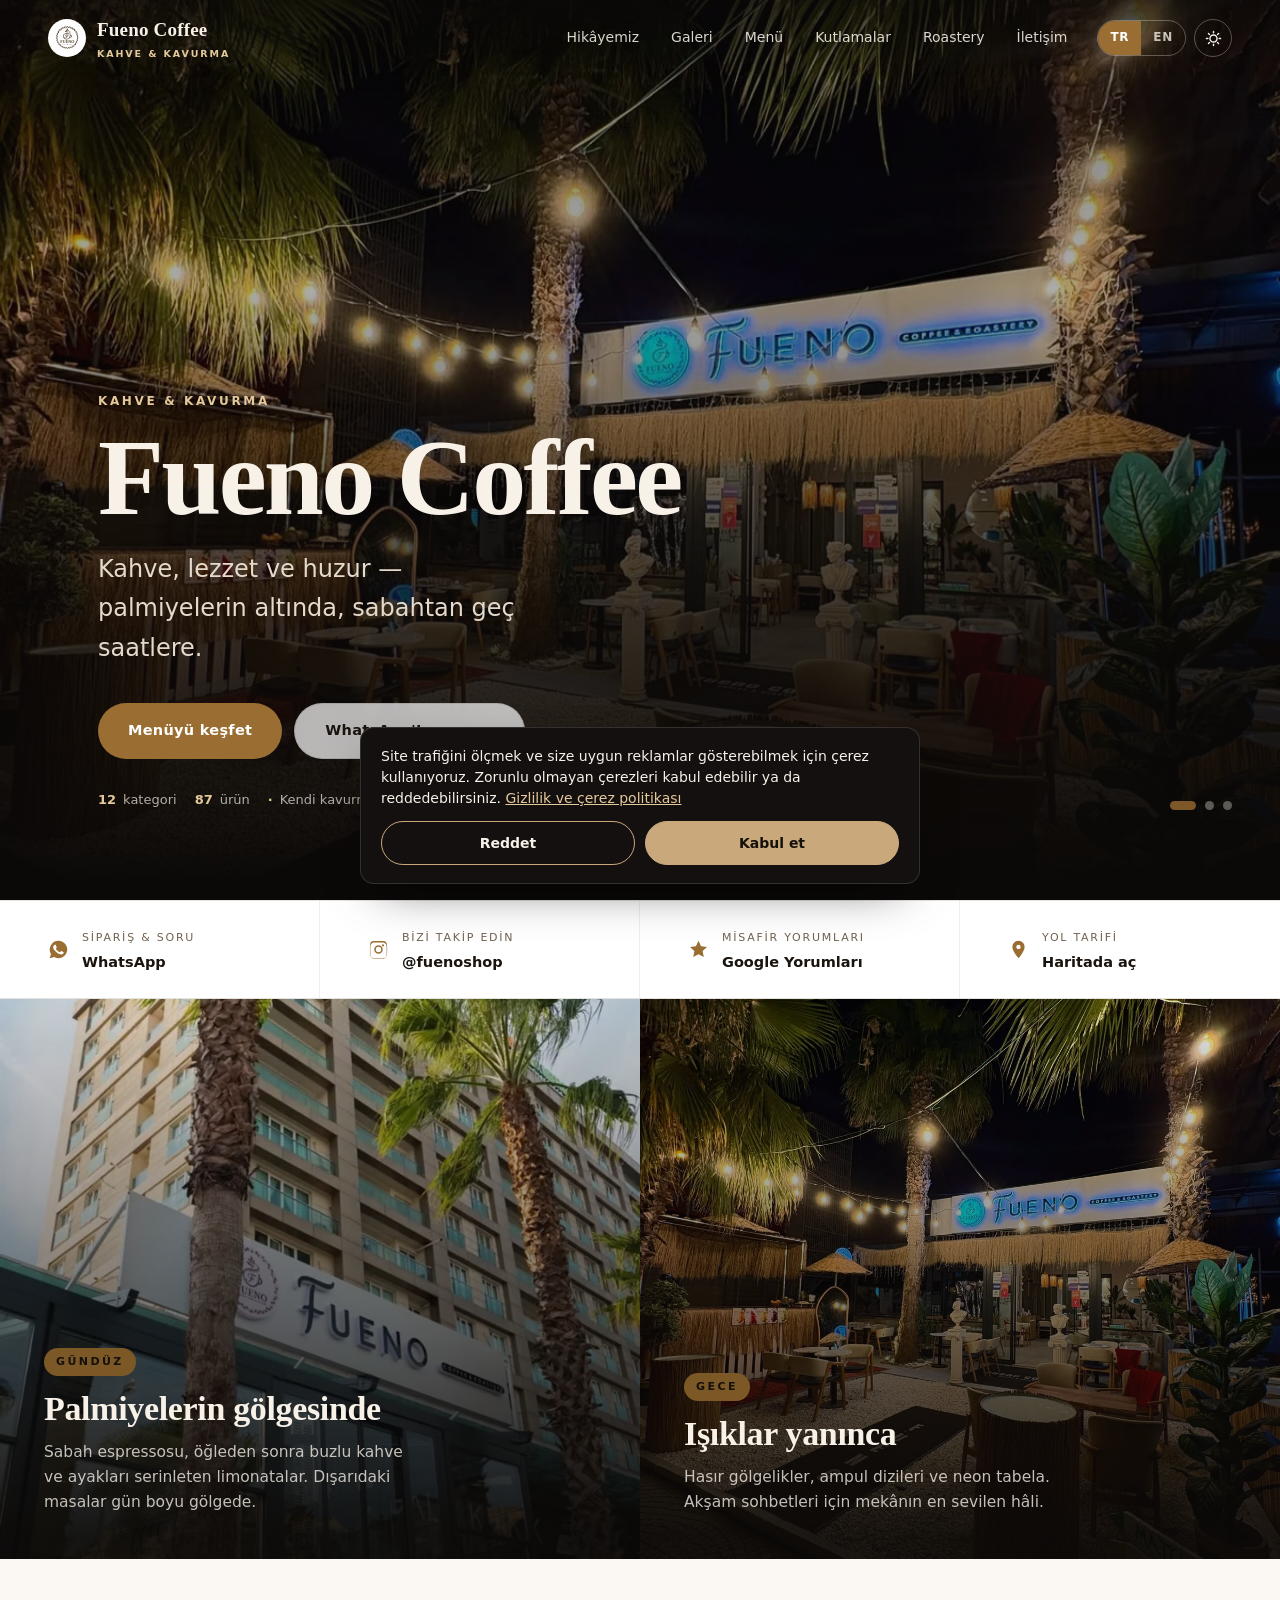
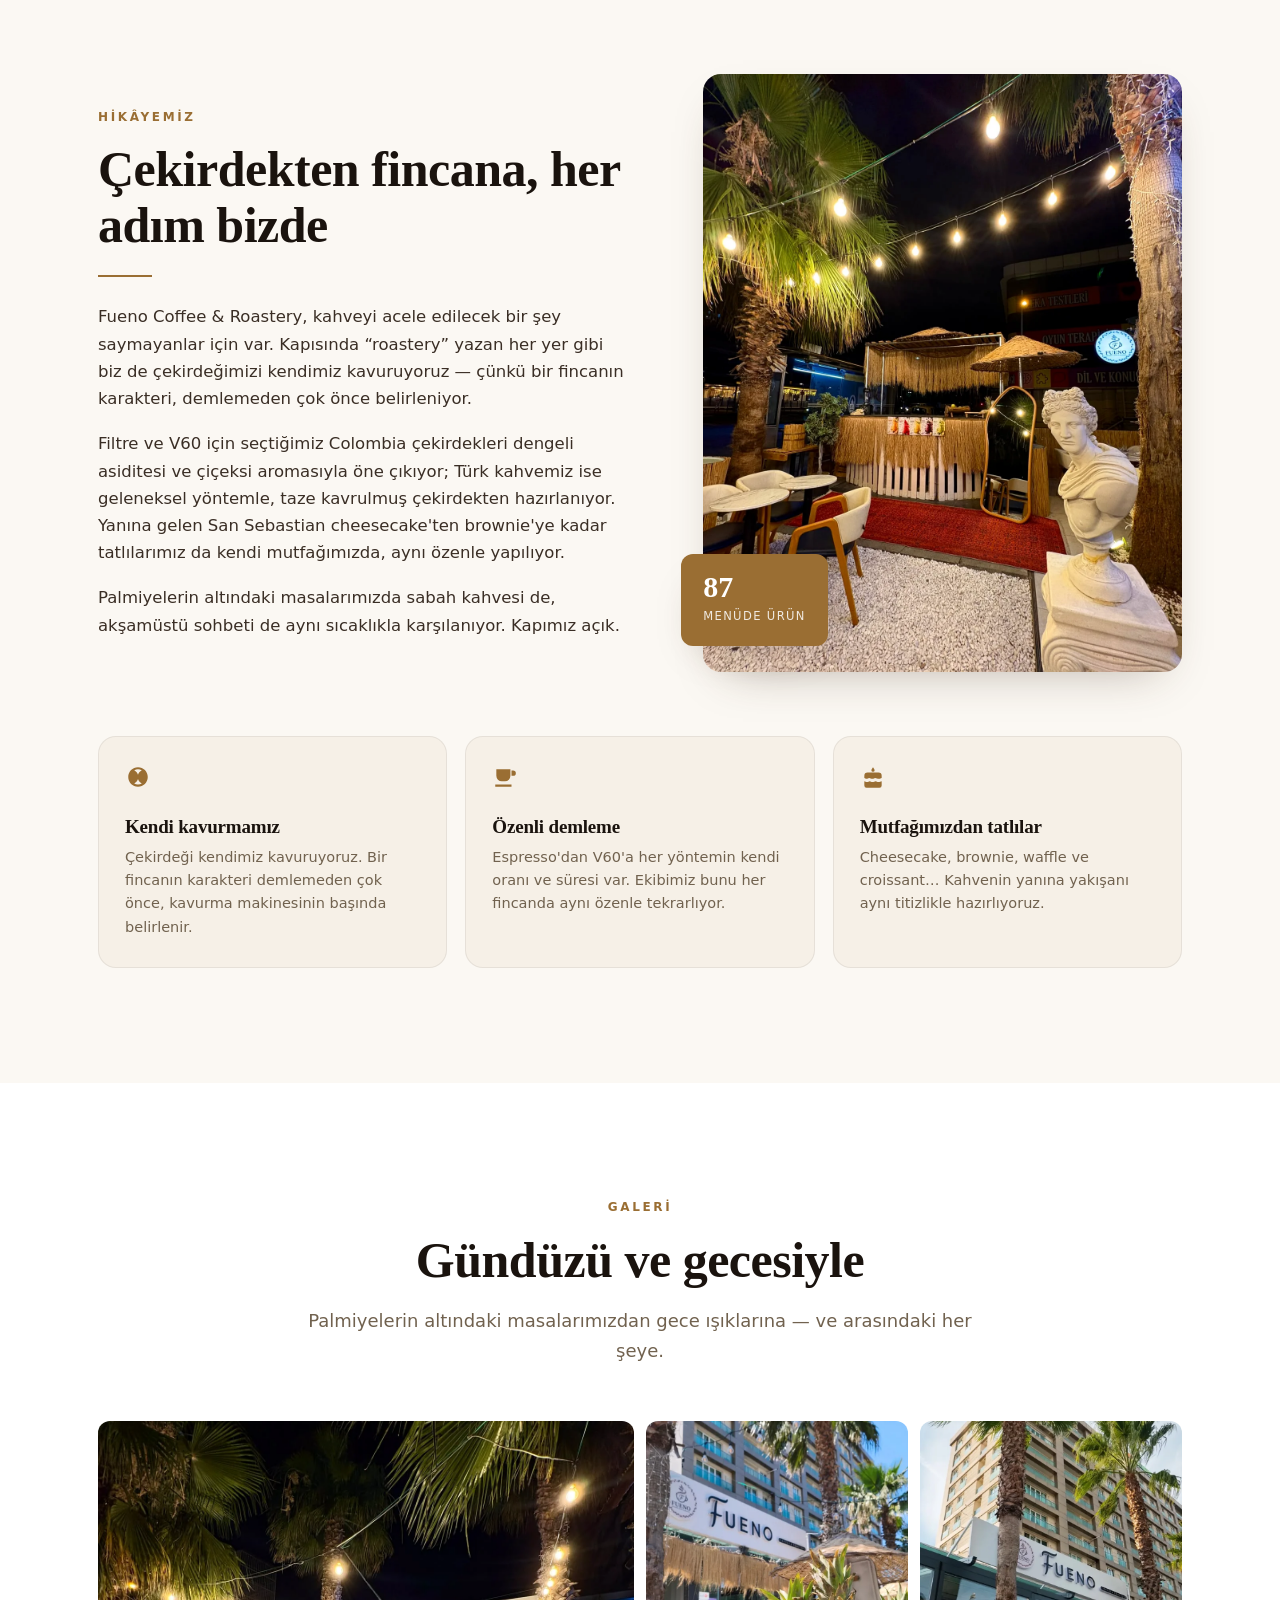
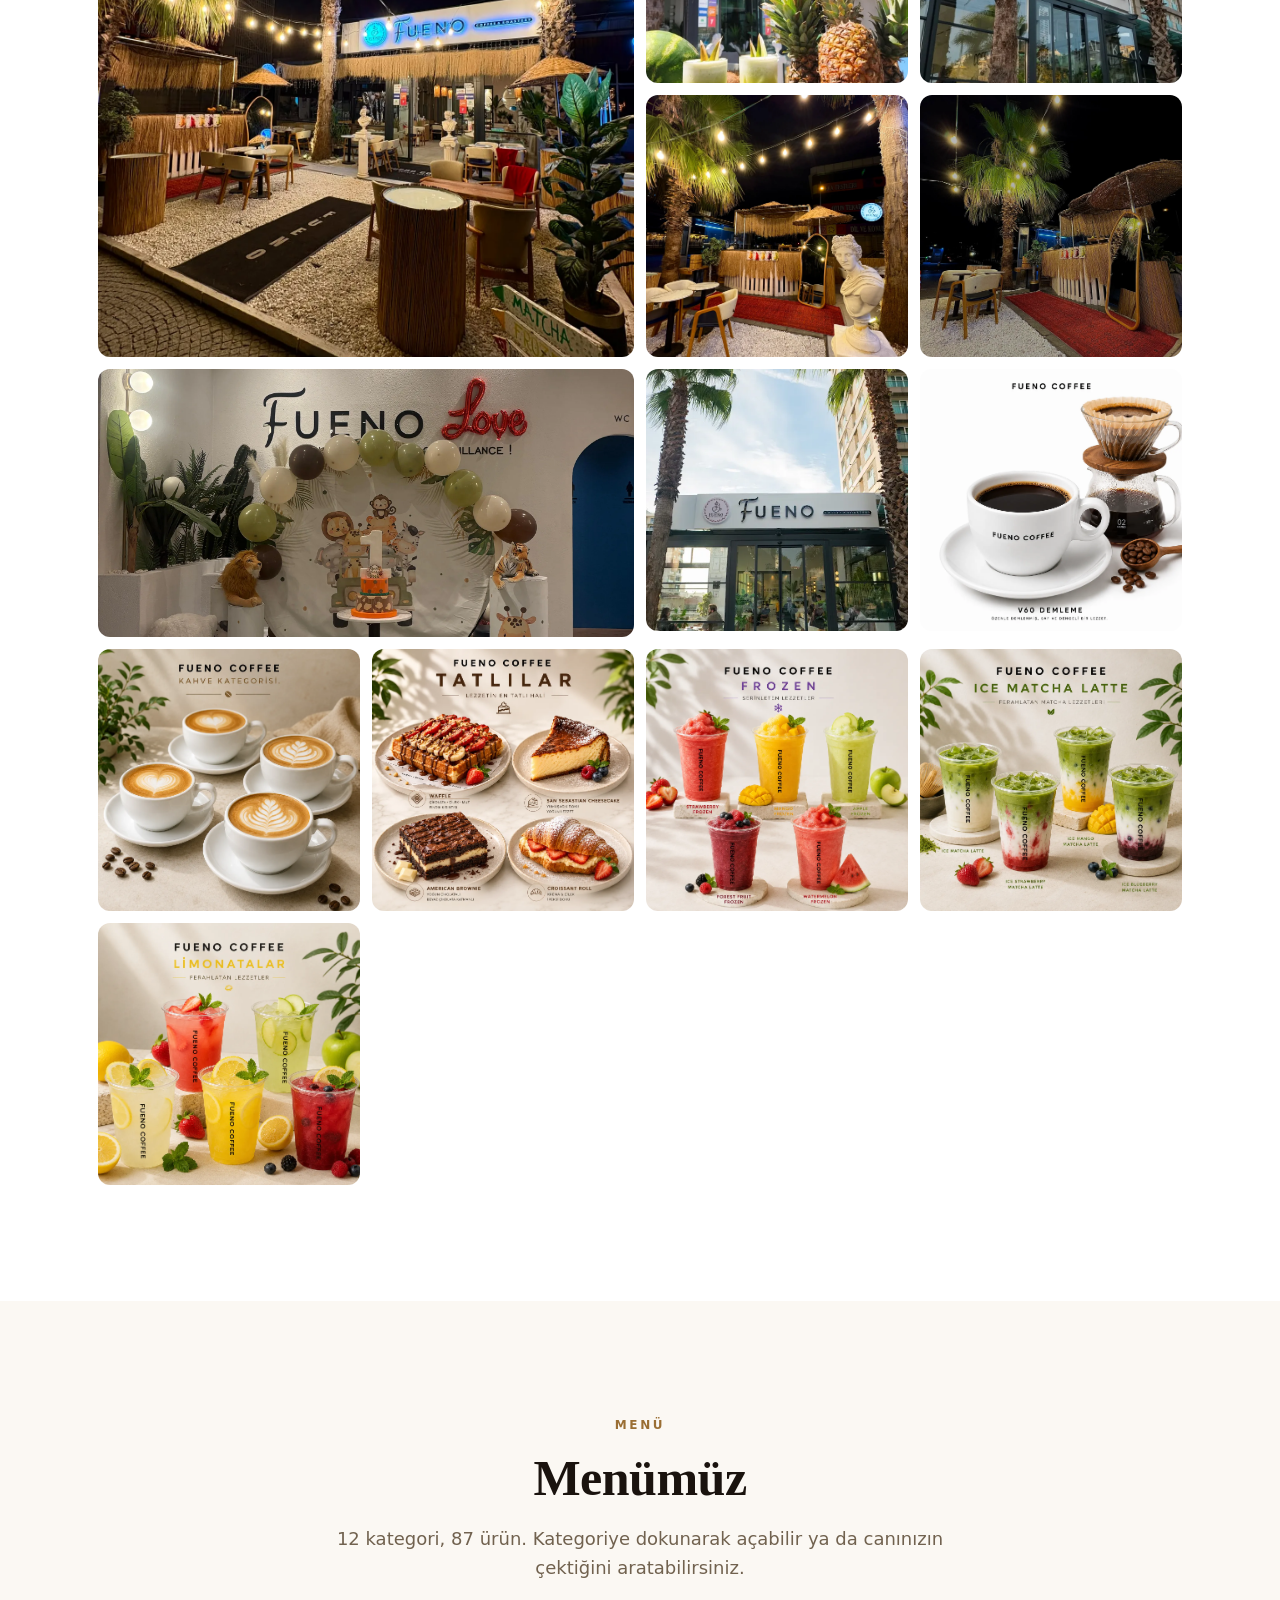
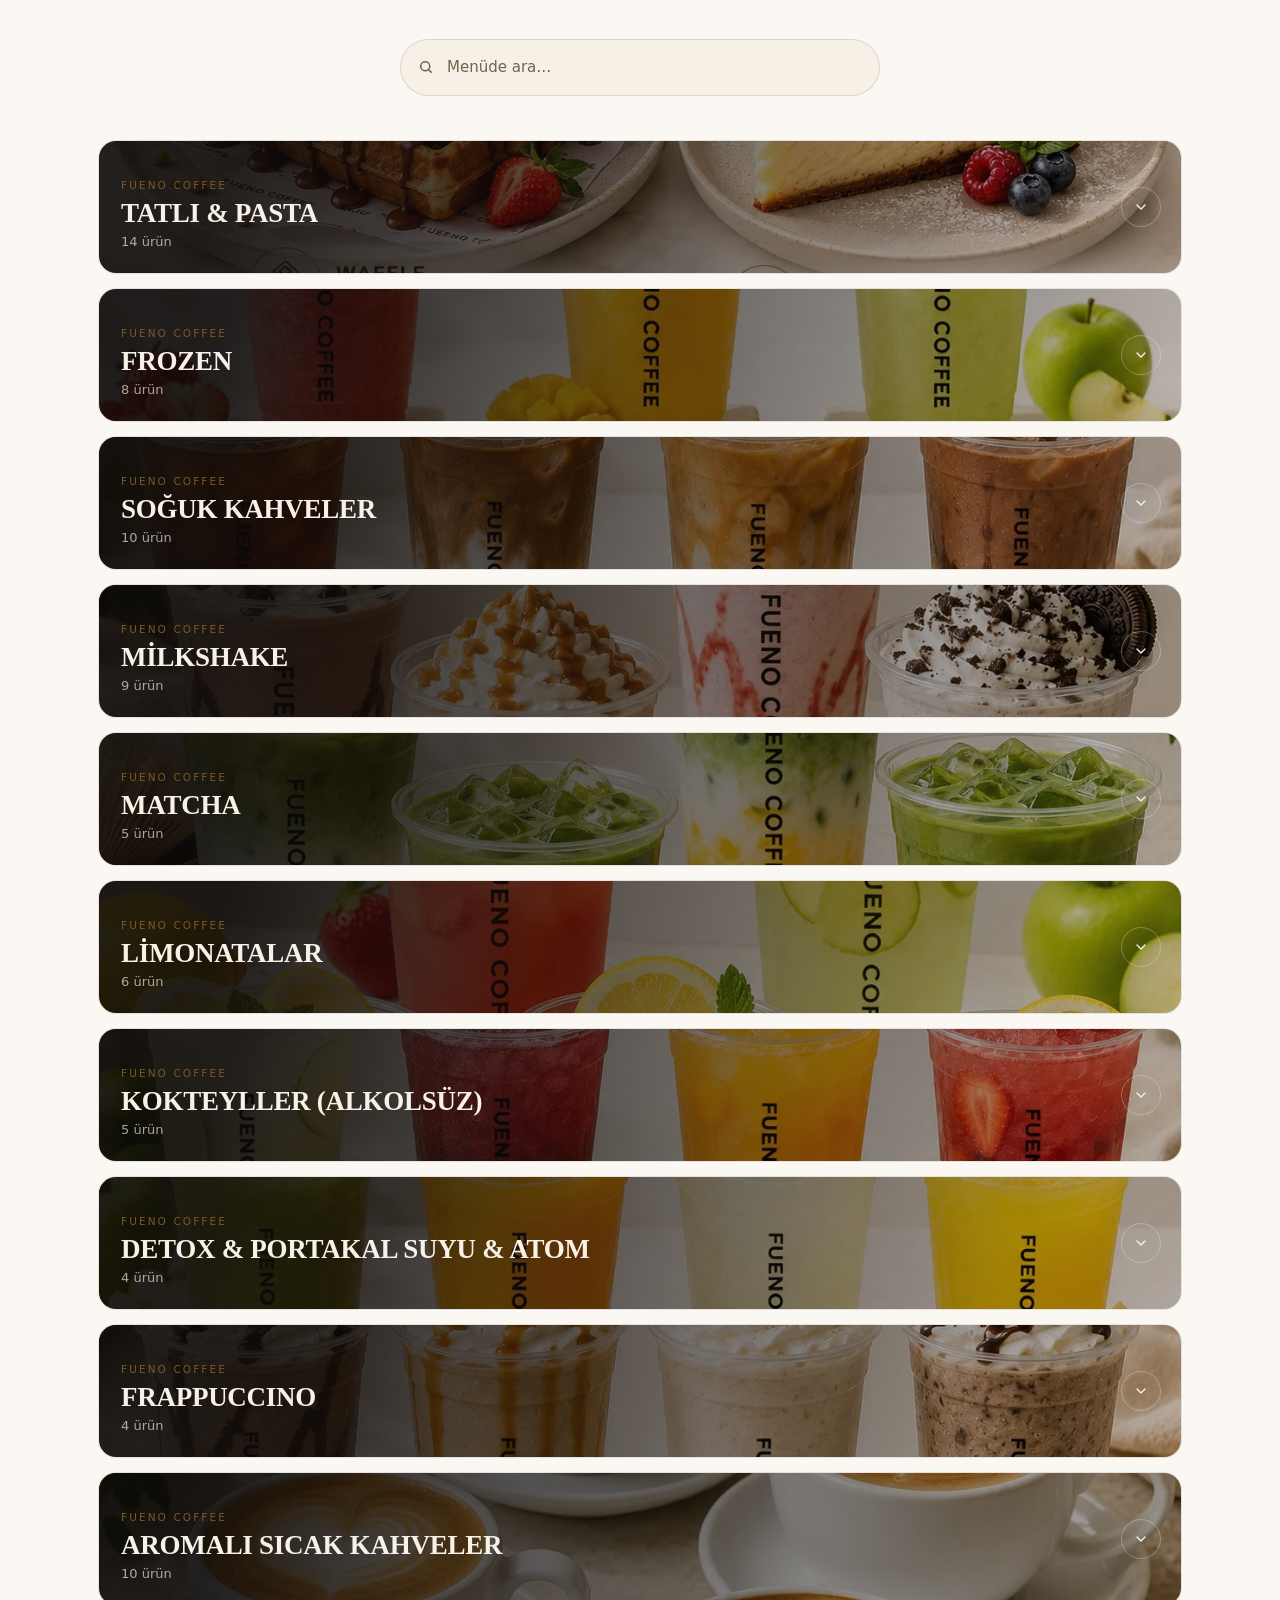
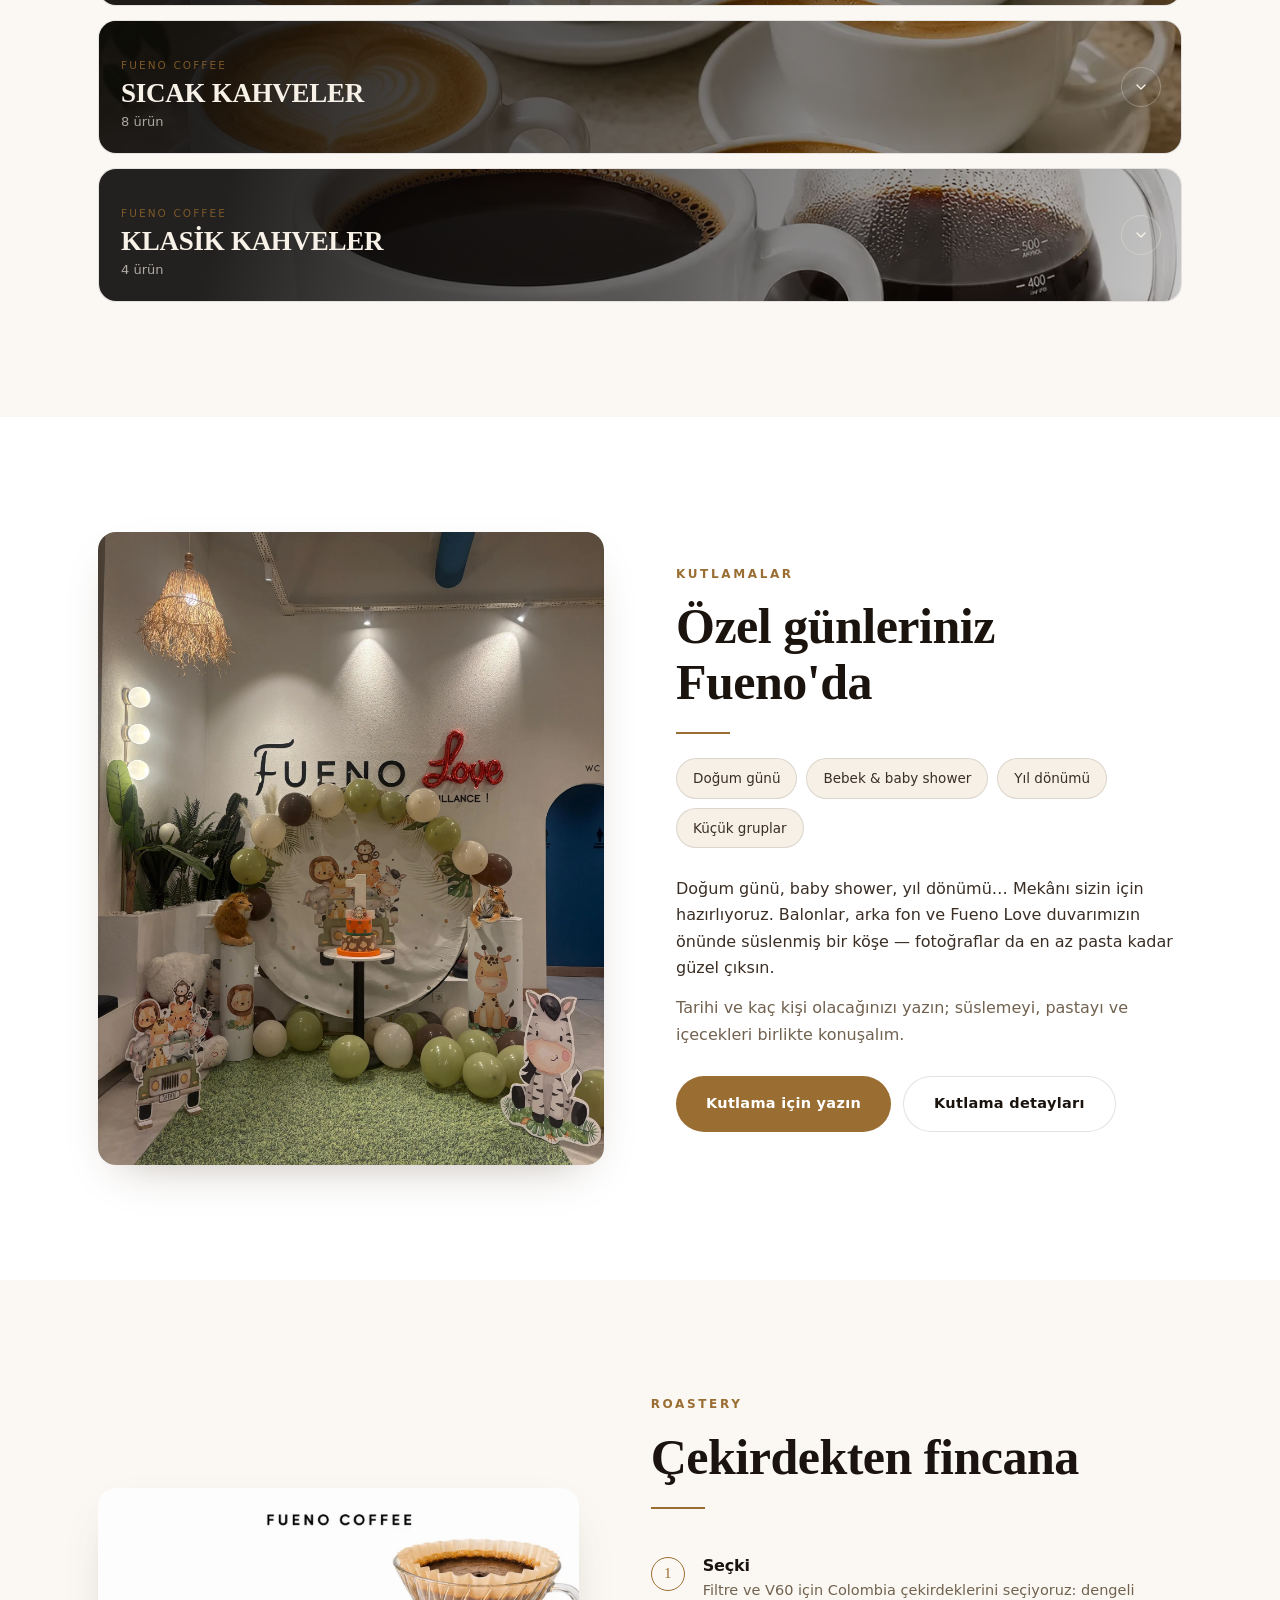
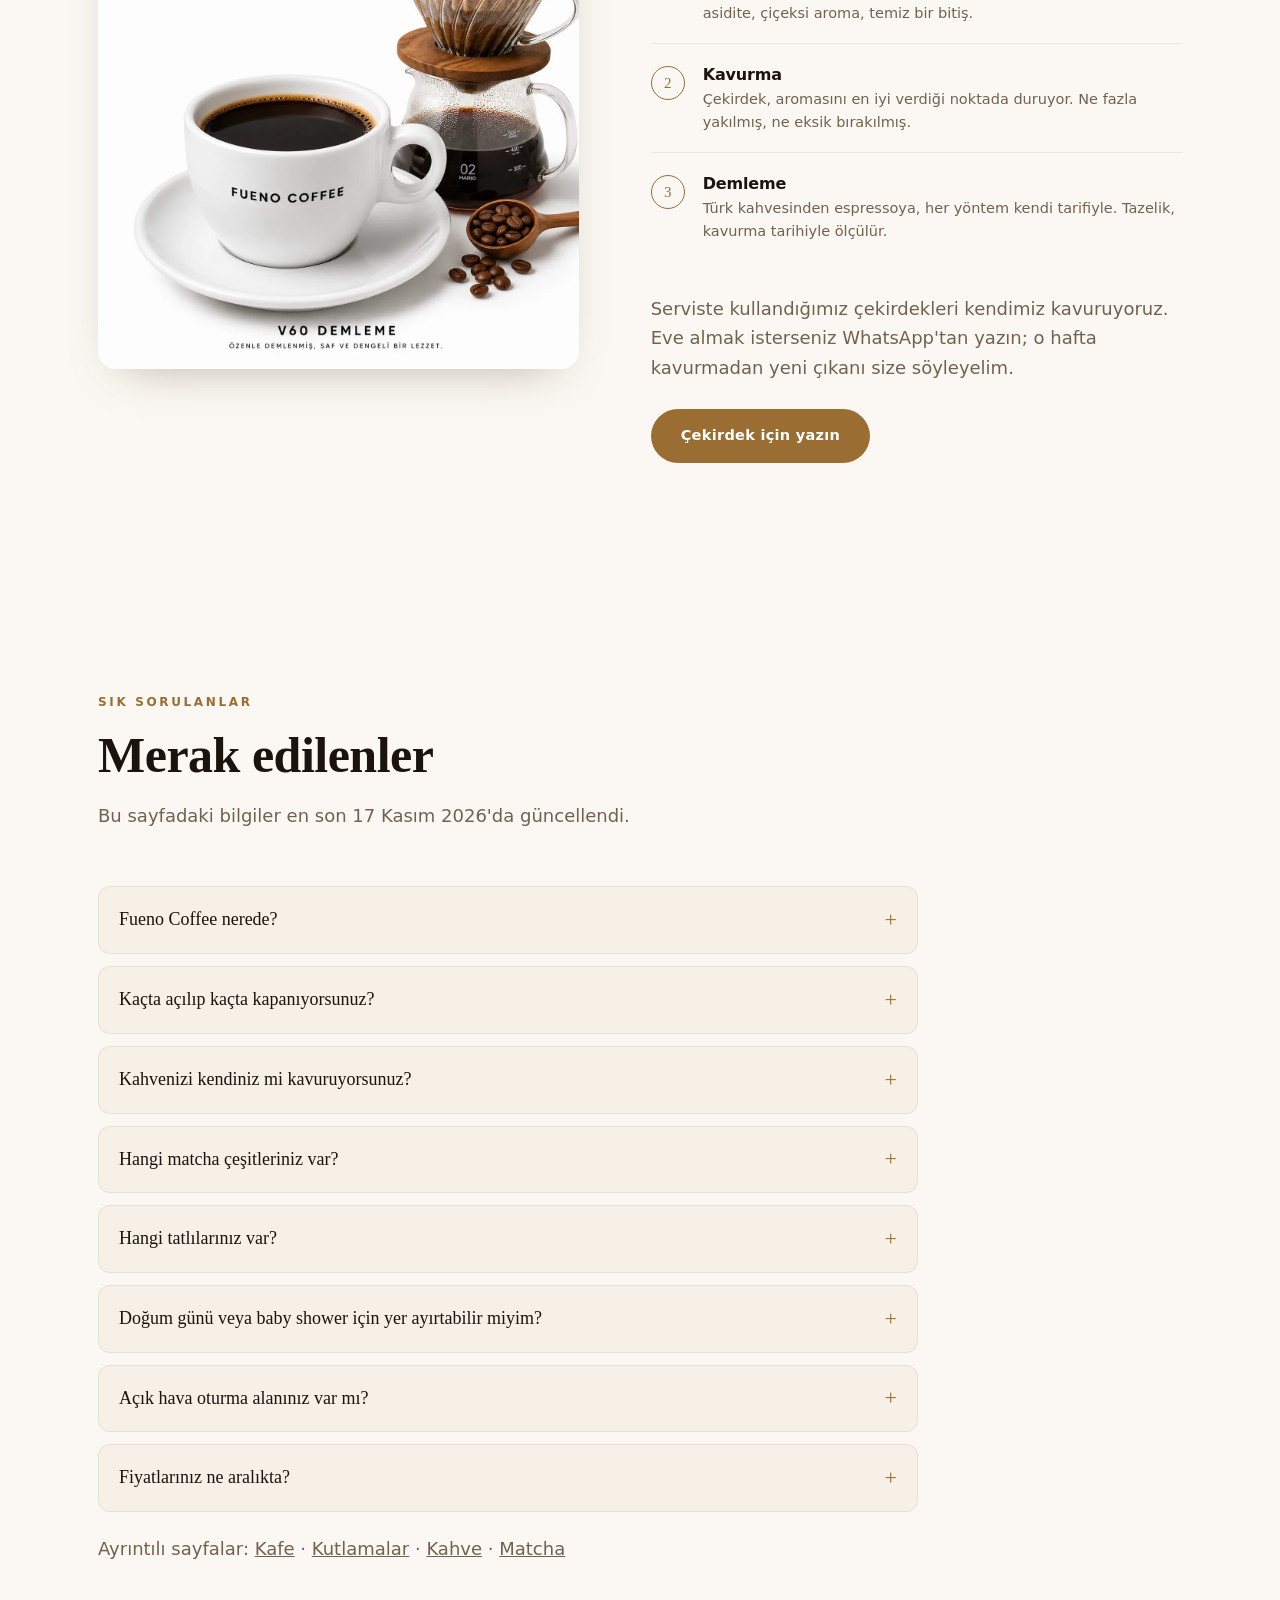
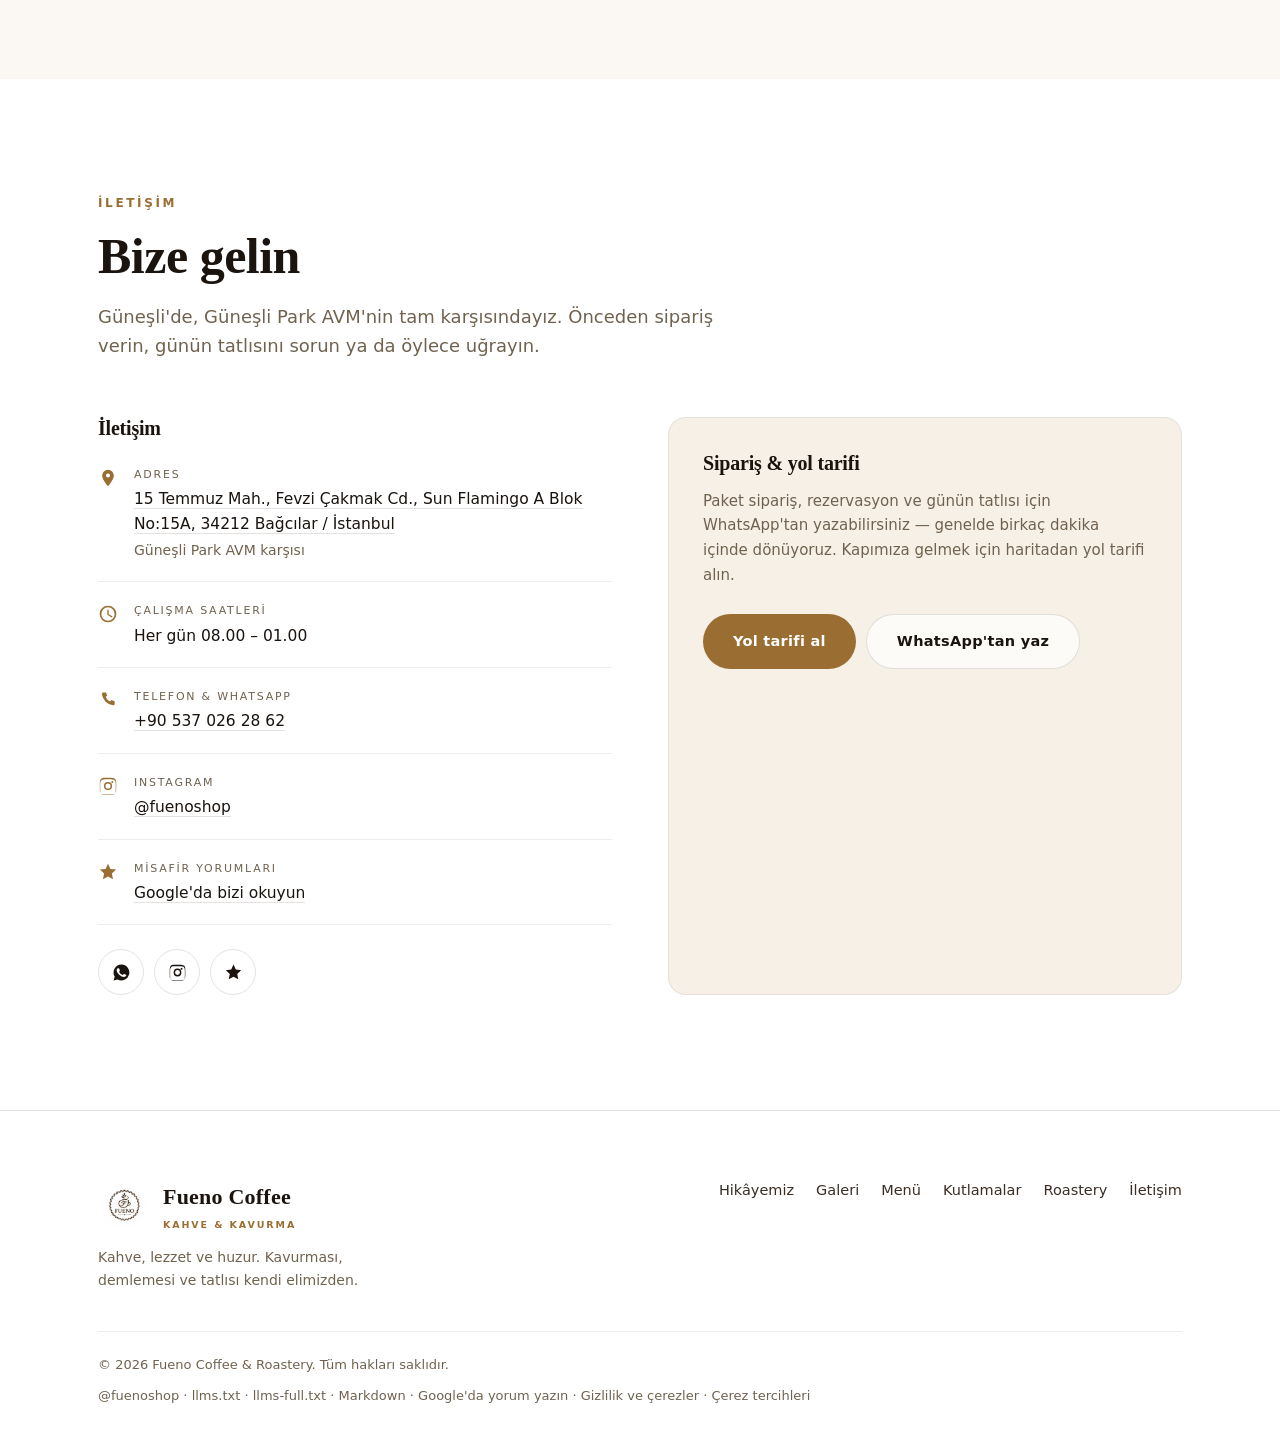
==== commit 84525e20: "Ana sayfa: Google'da yorum yazın bağlantısı" ====
--- a/index.html
+++ b/index.html
@@ -1577,7 +1577,7 @@
     </div>
     <div class="footer-bottom">
       <span>© 2026 Fueno Coffee &amp; Roastery. <span data-i18n="footer.rights">Tüm hakları saklıdır.</span></span>
-      <span><a href="https://www.instagram.com/fuenoshop/" target="_blank" rel="noopener" style="text-decoration:none">@fuenoshop</a> · <a href="/llms.txt" style="text-decoration:none">llms.txt</a> · <a href="/llms-full.txt" style="text-decoration:none">llms-full.txt</a> · <a href="/index.md" style="text-decoration:none">Markdown</a> · <a href="/gizlilik/" style="text-decoration:none">Gizlilik ve çerezler</a> · <a href="#" data-cookie-settings style="text-decoration:none">Çerez tercihleri</a></span>
+      <span><a href="https://www.instagram.com/fuenoshop/" target="_blank" rel="noopener" style="text-decoration:none">@fuenoshop</a> · <a href="/llms.txt" style="text-decoration:none">llms.txt</a> · <a href="/llms-full.txt" style="text-decoration:none">llms-full.txt</a> · <a href="/index.md" style="text-decoration:none">Markdown</a> · <a href="https://g.page/r/CS3JpjuE9XMxEBM/review" target="_blank" rel="noopener" style="text-decoration:none">Google'da yorum yazın</a> · <a href="/gizlilik/" style="text-decoration:none">Gizlilik ve çerezler</a> · <a href="#" data-cookie-settings style="text-decoration:none">Çerez tercihleri</a></span>
     </div>
   </div>
 </footer>
